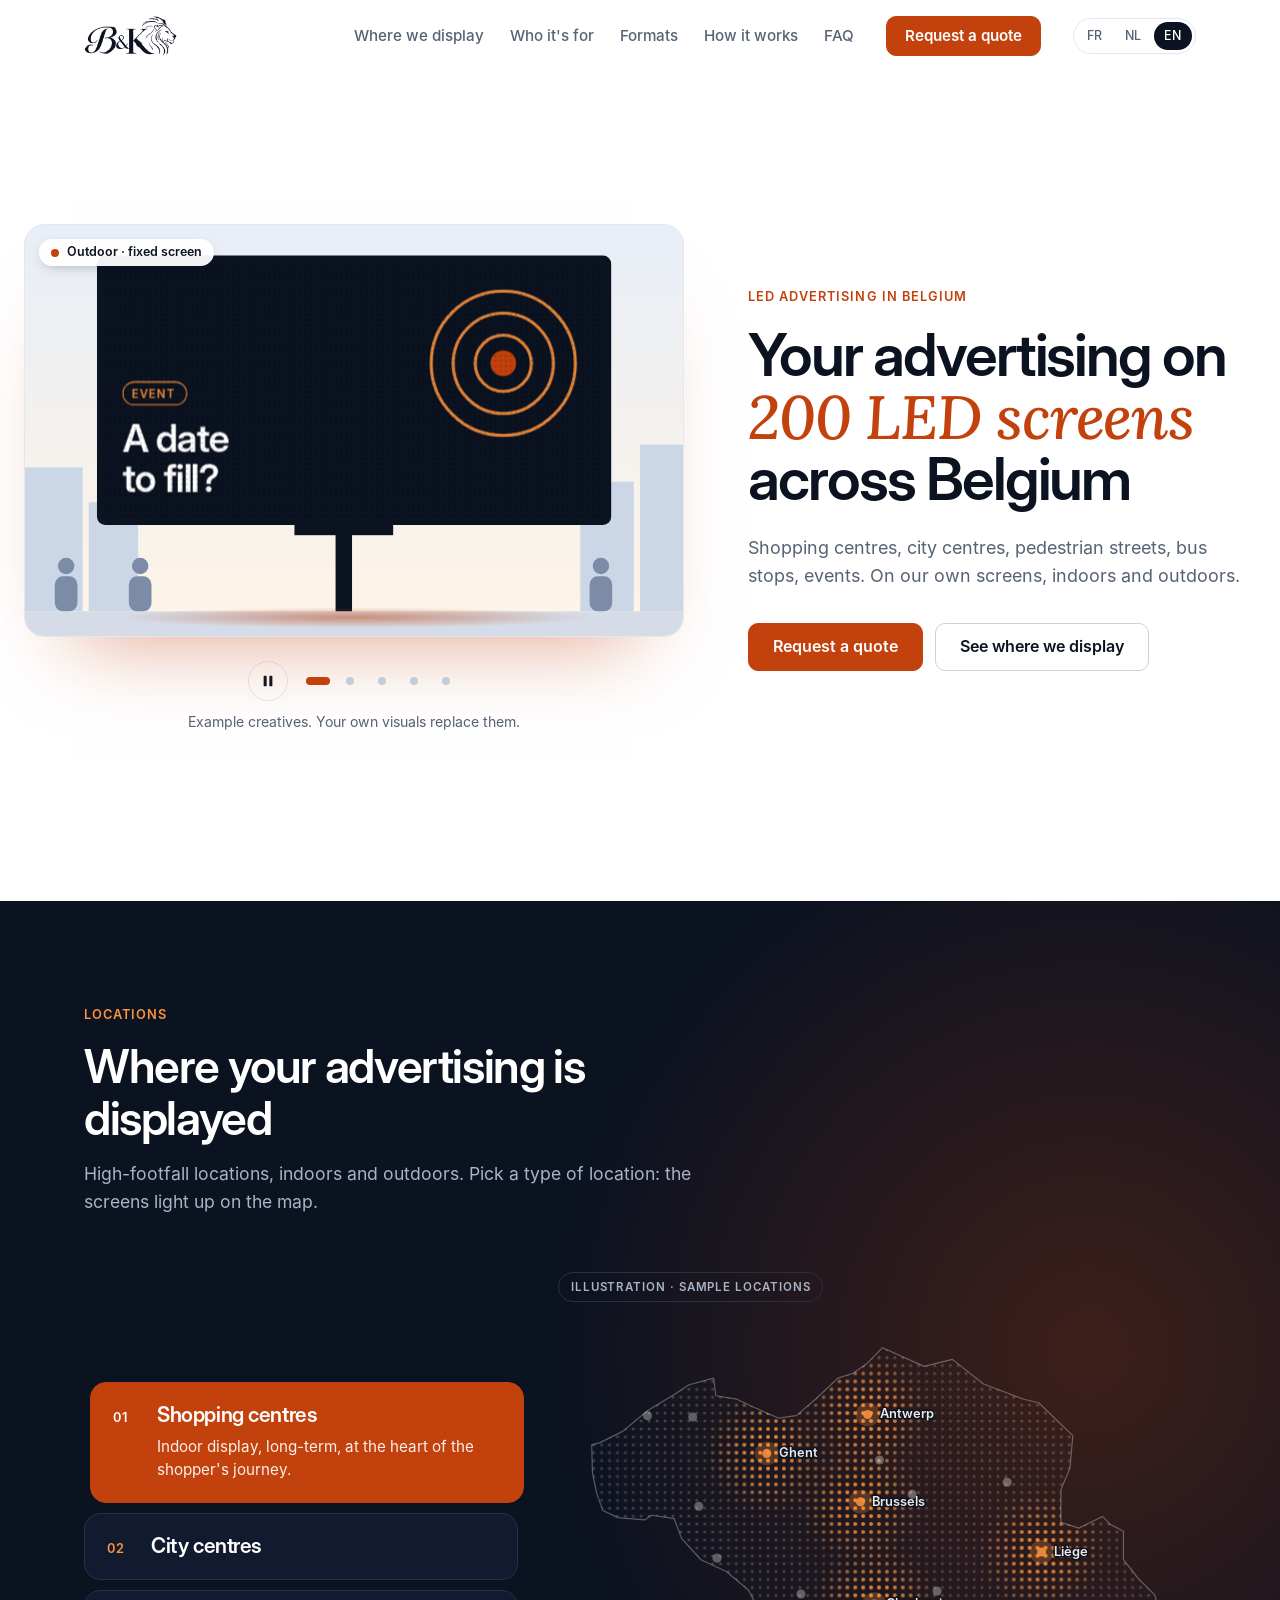
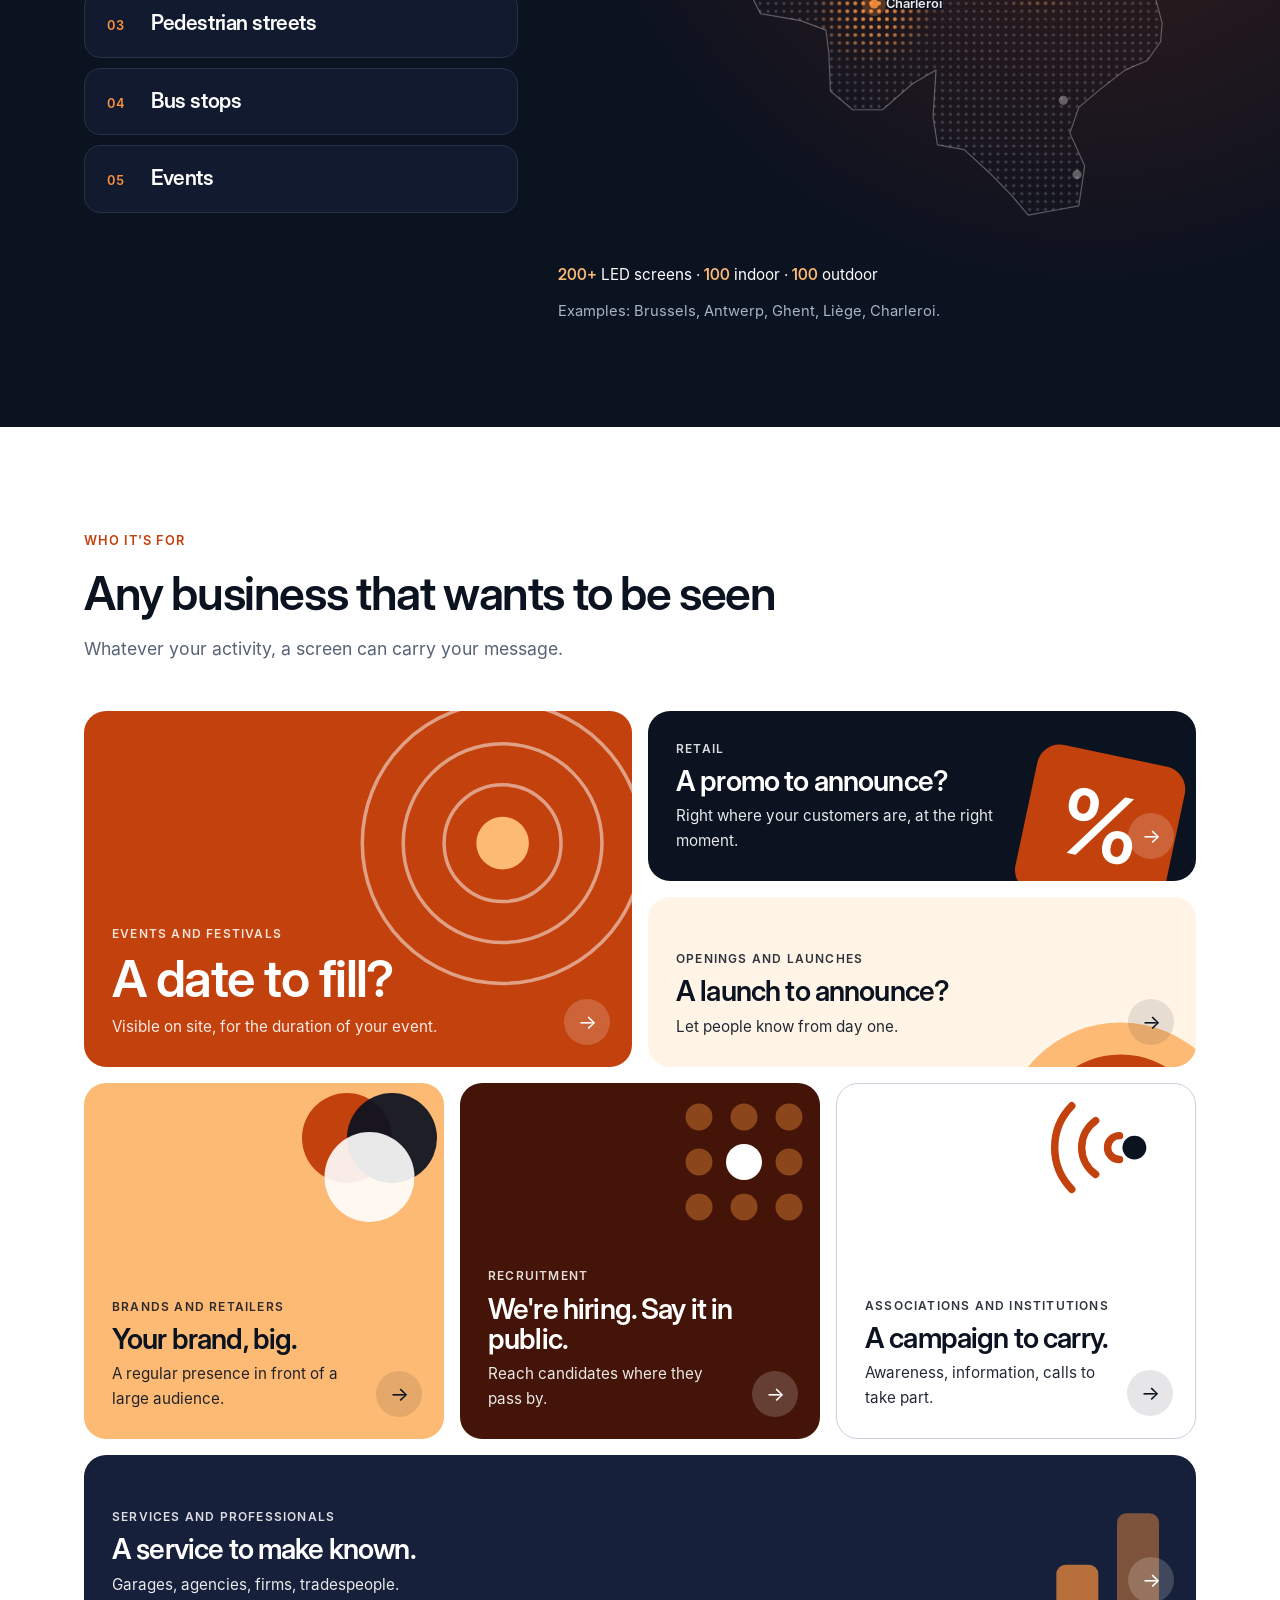
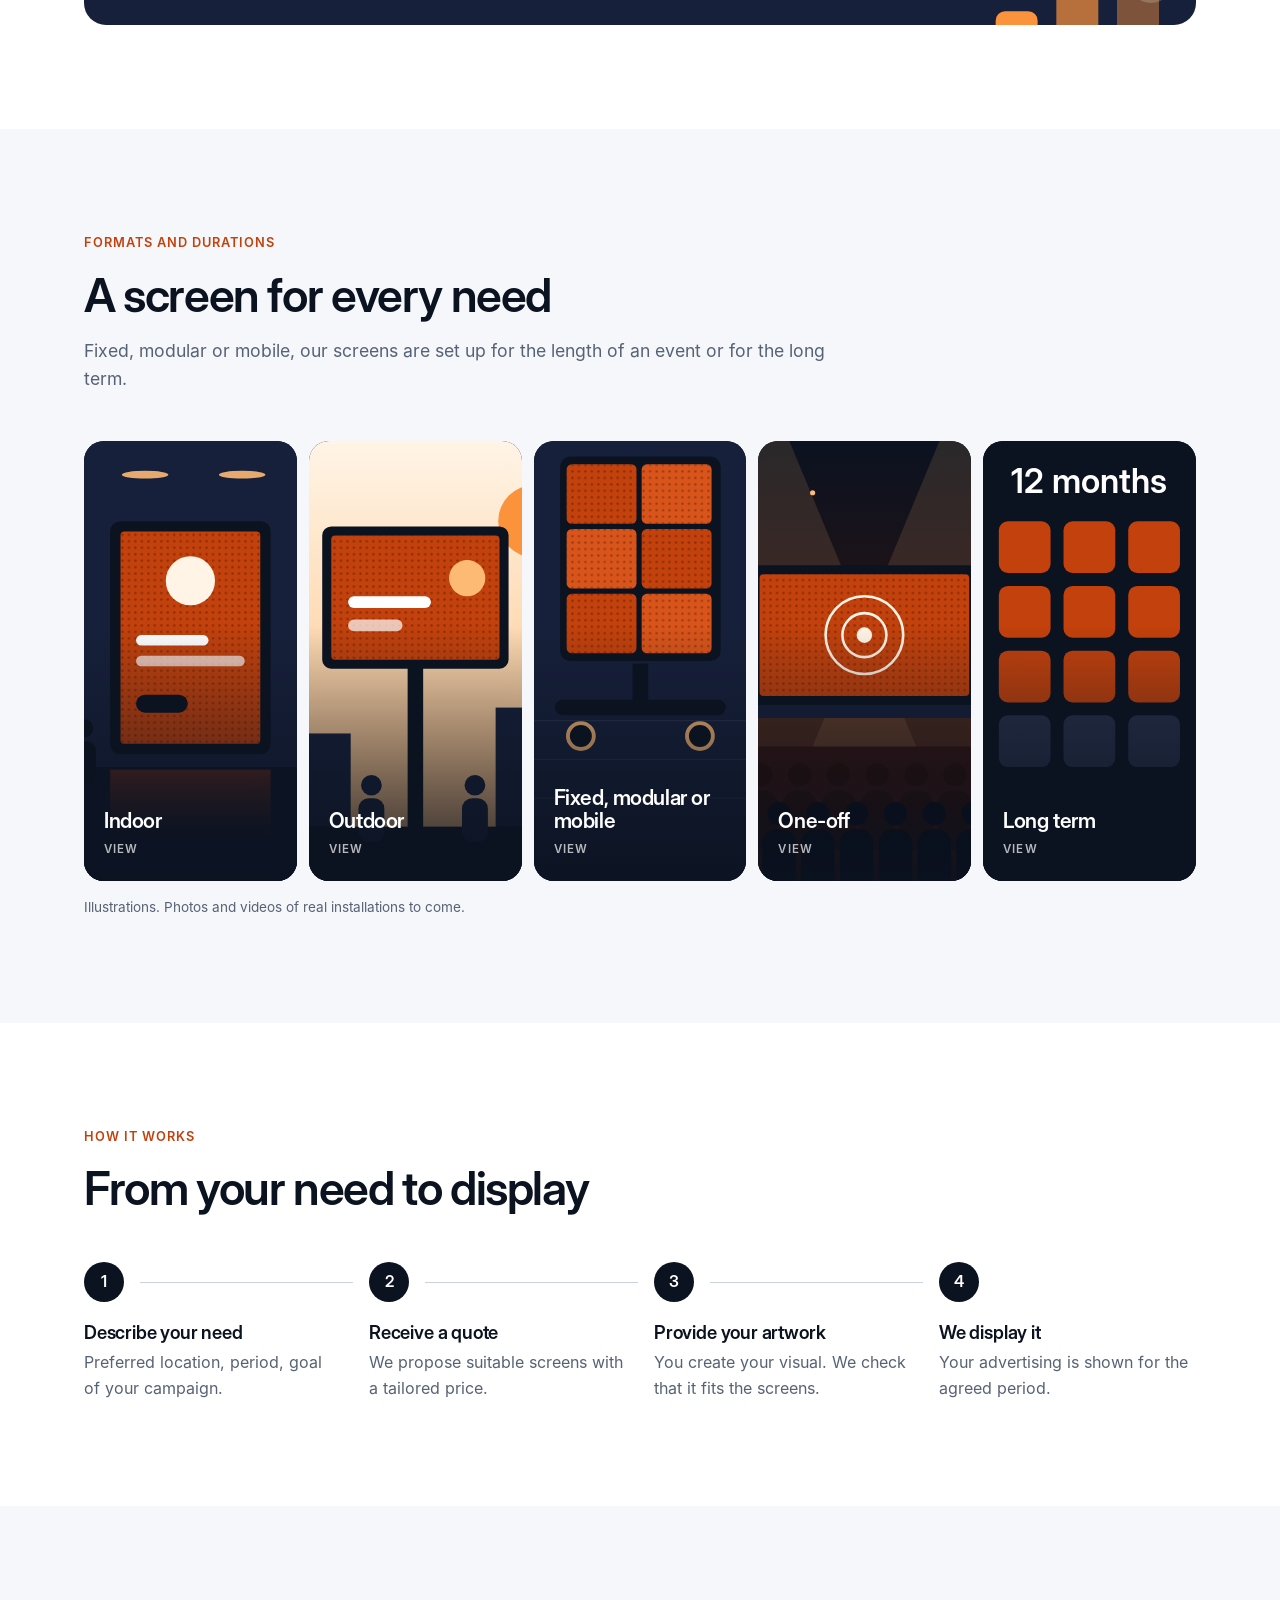
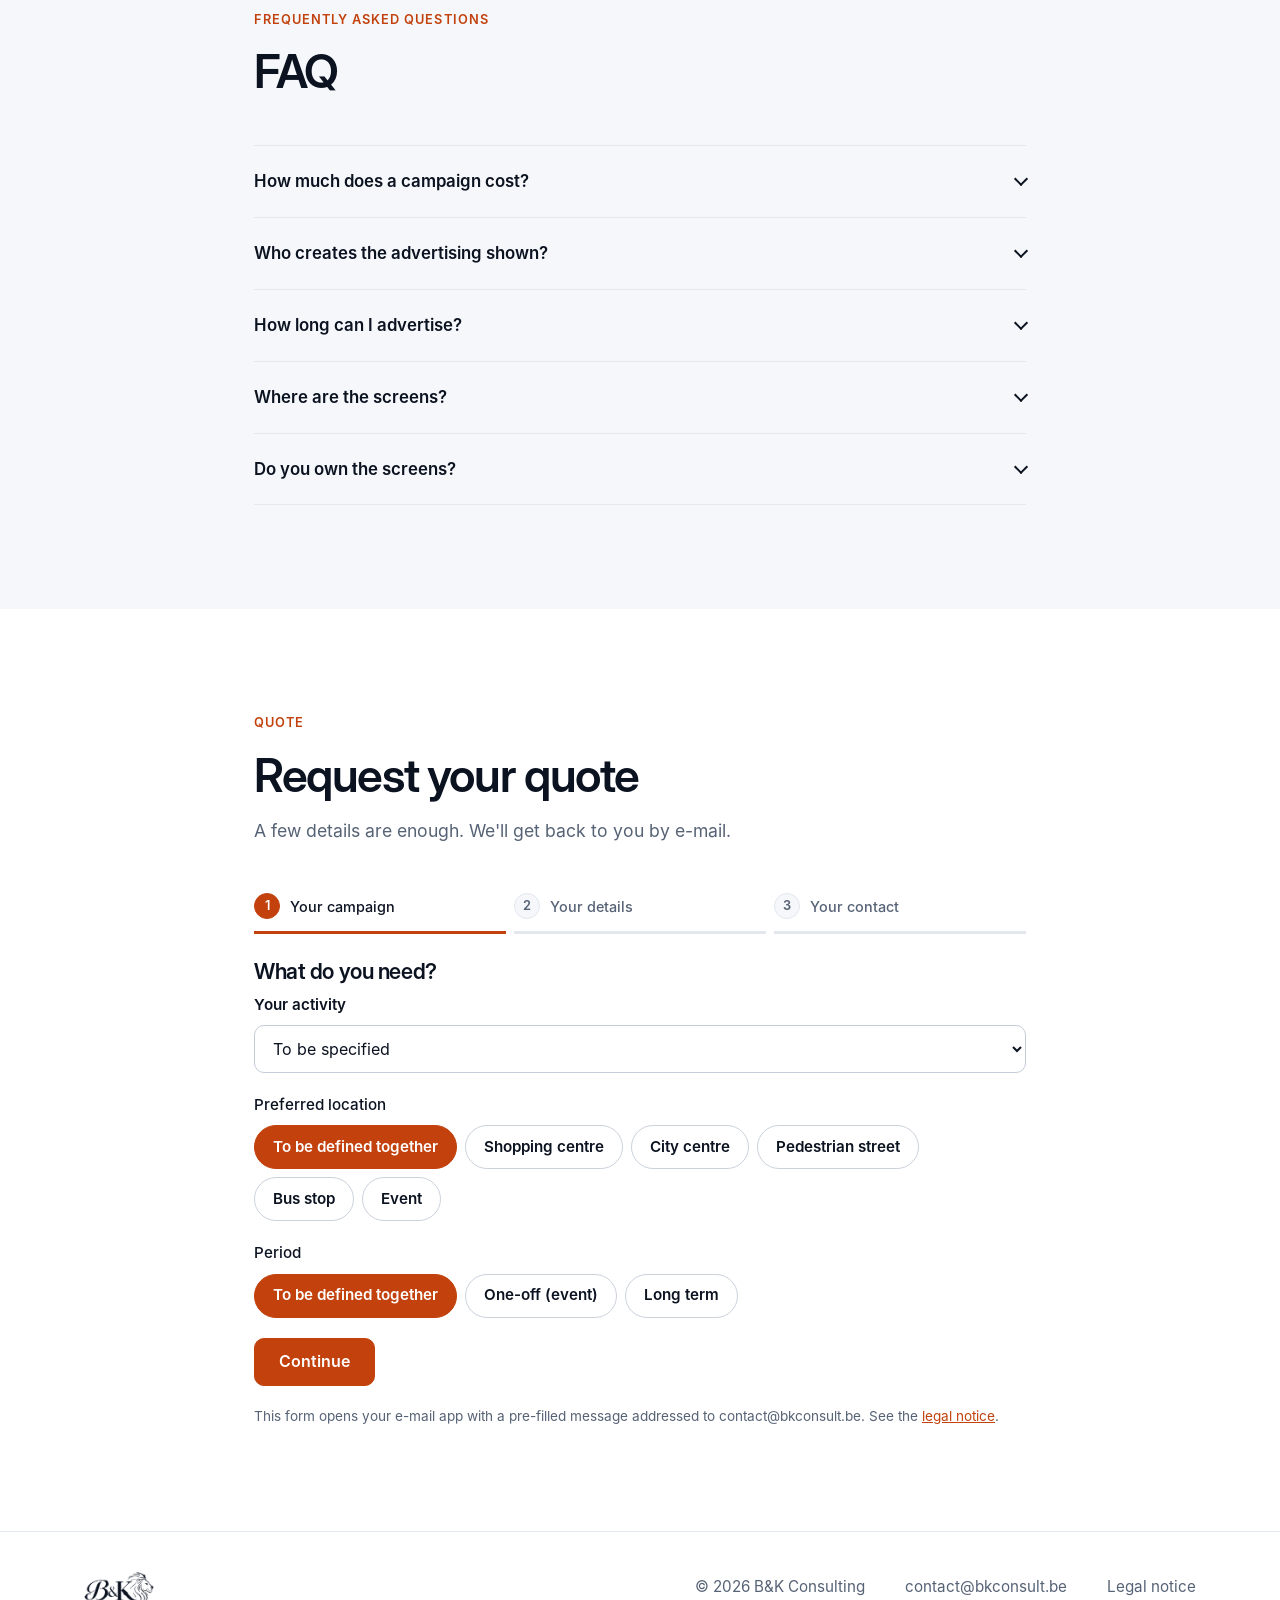
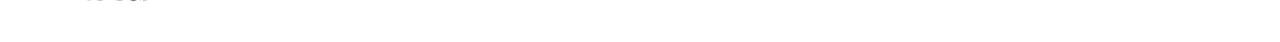
==== en/index.html @ 80487a34 "V5: site FR/NL/EN généré, hero multi-panneaux, carte, devis guidé" ====
<!doctype html>
<html lang="en">
<head>
  <meta charset="utf-8">
  <meta name="viewport" content="width=device-width, initial-scale=1">
  <title>B&amp;K Consulting — LED screen advertising in Belgium</title>
  <meta name="description" content="B&amp;K Consulting displays your advertising on its 200 LED screens across Belgium: shopping centres, city centres, pedestrian streets, bus stops and events. Quote on request.">
  <meta name="theme-color" content="#FFFFFF">
  <meta property="og:title" content="B&amp;K Consulting — LED screen advertising in Belgium">
  <meta property="og:description" content="Your advertising on 200 LED screens in Belgium, indoors and outdoors.">
  <meta property="og:type" content="website">
  <meta property="og:locale" content="en_GB">
  <meta property="og:url" content="https://bkconsult.be/en/">
  <link rel="canonical" href="https://bkconsult.be/en/">
  <link rel="alternate" hreflang="fr" href="https://bkconsult.be/">
  <link rel="alternate" hreflang="nl" href="https://bkconsult.be/nl/">
  <link rel="alternate" hreflang="en" href="https://bkconsult.be/en/">
  <link rel="alternate" hreflang="x-default" href="https://bkconsult.be/">
  <link rel="icon" href="../assets/favicon.svg" type="image/svg+xml">
  <link rel="preload" href="../fonts/inter-400.woff" as="font" type="font/woff" crossorigin>
  <link rel="preload" href="../fonts/inter-display-600.woff" as="font" type="font/woff" crossorigin>
  <link rel="stylesheet" href="../css/styles.css">
  <script>document.documentElement.classList.add('js');</script>
</head>
<body>
  <a class="skip" href="#contenu">Skip to content</a>

  <header class="site-header">
    <div class="container site-header__inner">
      <a class="brand" href="#top" aria-label="B&amp;K Consulting — home">
        <img src="../assets/logo-dark.png" alt="B&amp;K" width="93" height="40">
      </a>
      <button class="nav-toggle" type="button" aria-expanded="false" aria-controls="nav" aria-label="Menu">
        <span></span><span></span>
      </button>
      <nav class="nav" id="nav" aria-label="Main navigation">
        <ul>
          <li><a href="#lieux">Where we display</a></li>
          <li><a href="#pour-qui">Who it's for</a></li>
          <li><a href="#formats">Formats</a></li>
          <li><a href="#fonctionnement">How it works</a></li>
          <li><a href="#faq">FAQ</a></li>
        </ul>
        <a class="btn btn--sm" href="#devis">Request a quote</a>
        <ul class="lang" aria-label="Language"><li><a href="../index.html" lang="fr" hreflang="fr">FR</a></li><li><a href="../nl/index.html" lang="nl" hreflang="nl">NL</a></li><li><a href="../en/index.html" lang="en" hreflang="en" aria-current="page">EN</a></li></ul>
      </nav>
    </div>
  </header>

  <main id="contenu">
    <section class="hero" id="top">
      <div class="container hero__grid">
        <div class="hero__copy">
          <p class="kicker">LED advertising in Belgium</p>
          <h1>Your advertising on <em>200 LED screens</em> across Belgium</h1>
          <p class="lead">Shopping centres, city centres, pedestrian streets, bus stops, events. On our own screens, indoors and outdoors.</p>
          <div class="actions">
            <a class="btn" href="#devis">Request a quote</a>
            <a class="btn btn--ghost" href="#lieux">See where we display</a>
          </div>
        </div>

        <div class="tv" role="group" aria-roledescription="carousel" aria-label="Examples of creatives shown on different screens">
          <div class="tv__stage" aria-live="off">
<div class="slide is-active"><svg class="slide__svg" viewBox="0 0 640 400" preserveAspectRatio="xMidYMid slice" role="img" aria-label="Outdoor · fixed screen. A date to fill?"><defs><pattern id="led0" width="5" height="5" patternUnits="userSpaceOnUse"><circle cx="2.5" cy="2.5" r=".9" fill="#000" fill-opacity=".26"/></pattern><linearGradient id="sk0" x1="0" y1="0" x2="0" y2="1"><stop offset="0" stop-color="#E8EEF7"/><stop offset="1" stop-color="#FFF4E6"/></linearGradient><radialGradient id="gl0"><stop offset="0" stop-color="#C2410C" stop-opacity=".5"/><stop offset="1" stop-color="#C2410C" stop-opacity="0"/></radialGradient></defs><rect width="640" height="400" fill="url(#sk0)"/><g fill="#CBD6E6"><rect x="0" y="236" width="56" height="140"/><rect x="62" y="270" width="48" height="106"/><rect x="540" y="250" width="52" height="126"/><rect x="598" y="214" width="42" height="162"/></g><rect y="376" width="640" height="24" fill="#D5DCE7"/><rect x="302" y="292" width="16" height="84" fill="#0B1220"/><rect x="70" y="30" width="500" height="262" rx="8" fill="#0B1220"/><rect x="262" y="292" width="96" height="10" fill="#0B1220"/><ellipse cx="320" cy="382" rx="230" ry="10" fill="url(#gl0)"/><clipPath id="pc0"><rect x="78.0" y="38.0" width="484.0" height="246.0" rx="3"/></clipPath><g class="sv-panel" clip-path="url(#pc0)"><rect x="78.0" y="38.0" width="484.0" height="246.0" fill="#0B1220"/><g fill="none" stroke="#FB923C" stroke-width="3.0" stroke-opacity=".9"><circle cx="465.1" cy="134.9" r="70.1"/><circle cx="465.1" cy="134.9" r="48.7"/><circle cx="465.1" cy="134.9" r="27.3"/></g><circle cx="465.1" cy="134.9" r="12.5" fill="#C2410C"/><g class="sv-lines"><rect x="95.2" y="153.1" width="62.0" height="22.1" rx="11.1" fill="none" stroke="#FB923C" stroke-width="1"/><text class="sv-tag" x="104.1" y="168.2" font-size="11.1" fill="#FB923C" letter-spacing="0.9">EVENT</text><text class="sv-t" x="95.2" y="221.0" font-size="36.9" fill="#FFFFFF">A date</text><text class="sv-t" x="95.2" y="260.1" font-size="36.9" fill="#FFFFFF">to fill?</text></g><rect x="78.0" y="38.0" width="484.0" height="246.0" fill="url(#led0)"/></g><circle cx="40" cy="332" r="8" fill="#7C8CA6"/><rect x="29" y="342" width="22" height="34" rx="8" fill="#7C8CA6"/><circle cx="112" cy="332" r="8" fill="#7C8CA6"/><rect x="101" y="342" width="22" height="34" rx="8" fill="#7C8CA6"/><circle cx="560" cy="332" r="8" fill="#7C8CA6"/><rect x="549" y="342" width="22" height="34" rx="8" fill="#7C8CA6"/></svg><span class="slide__label">Outdoor · fixed screen</span></div><div class="slide" aria-hidden="true"><svg class="slide__svg" viewBox="0 0 640 400" preserveAspectRatio="xMidYMid slice" role="img" aria-label="Indoor · vertical totem. Your promo, seen from afar."><defs><pattern id="led1" width="5" height="5" patternUnits="userSpaceOnUse"><circle cx="2.5" cy="2.5" r=".9" fill="#000" fill-opacity=".26"/></pattern><linearGradient id="sk1" x1="0" y1="0" x2="0" y2="1"><stop offset="0" stop-color="#F3F5F9"/><stop offset="1" stop-color="#E3E7EE"/></linearGradient><radialGradient id="gl1"><stop offset="0" stop-color="#C2410C" stop-opacity=".5"/><stop offset="1" stop-color="#C2410C" stop-opacity="0"/></radialGradient></defs><rect width="640" height="400" fill="url(#sk1)"/><rect y="376" width="640" height="24" fill="#D5DCE7"/><g fill="#fff" fill-opacity=".9"><rect x="40" y="12" width="140" height="6" rx="3"/><rect x="250" y="12" width="140" height="6" rx="3"/><rect x="460" y="12" width="140" height="6" rx="3"/></g><g fill="#E3E7EE"><rect x="0" y="60" width="150" height="316"/><rect x="490" y="60" width="150" height="316"/></g><g fill="#fff"><rect x="18" y="90" width="114" height="150" rx="4"/><rect x="508" y="90" width="114" height="150" rx="4"/></g><rect x="222" y="24" width="196" height="340" rx="10" fill="#0B1220"/><rect x="240" y="364" width="160" height="12" rx="4" fill="#0B1220"/><ellipse cx="320" cy="384" rx="130" ry="8" fill="url(#gl1)"/><clipPath id="pc1"><rect x="230.0" y="32.0" width="180.0" height="300.0" rx="3"/></clipPath><g class="sv-panel" clip-path="url(#pc1)"><rect x="230.0" y="32.0" width="180.0" height="300.0" fill="#C2410C"/><circle cx="339.1" cy="102.9" r="43.2" fill="#FFF4E6"/><circle cx="339.1" cy="102.9" r="36.7" fill="none" stroke="#0B1220" stroke-width="1.6" stroke-dasharray="5.4 4.3"/><text x="339.1" y="119.1" text-anchor="middle" class="sv-t" font-size="51.3" fill="#C2410C">%</text><g class="sv-lines"><rect x="242.6" y="211.3" width="57.6" height="18.0" rx="9.0" fill="none" stroke="#FFF4E6" stroke-width="1"/><text class="sv-tag" x="249.8" y="223.5" font-size="9.0" fill="#FFF4E6" letter-spacing="0.7">RETAIL</text><text class="sv-t" x="242.6" y="261.6" font-size="25.1" fill="#FFFFFF">Your promo,</text><text class="sv-t" x="242.6" y="288.2" font-size="25.1" fill="#FFFFFF">seen from</text><text class="sv-t" x="242.6" y="314.9" font-size="25.1" fill="#FFFFFF">afar.</text></g><rect x="230.0" y="32.0" width="180.0" height="300.0" fill="url(#led1)"/></g><circle cx="84" cy="332" r="8" fill="#8D99AC"/><rect x="73" y="342" width="22" height="34" rx="8" fill="#8D99AC"/><circle cx="520" cy="332" r="8" fill="#8D99AC"/><rect x="509" y="342" width="22" height="34" rx="8" fill="#8D99AC"/><circle cx="586" cy="332" r="8" fill="#8D99AC"/><rect x="575" y="342" width="22" height="34" rx="8" fill="#8D99AC"/></svg><span class="slide__label">Indoor · vertical totem</span></div><div class="slide" aria-hidden="true"><svg class="slide__svg" viewBox="0 0 640 400" preserveAspectRatio="xMidYMid slice" role="img" aria-label="Modular · screen wall. Your opening, announced."><defs><pattern id="led2" width="5" height="5" patternUnits="userSpaceOnUse"><circle cx="2.5" cy="2.5" r=".9" fill="#000" fill-opacity=".26"/></pattern><linearGradient id="sk2" x1="0" y1="0" x2="0" y2="1"><stop offset="0" stop-color="#263049"/><stop offset="1" stop-color="#16203A"/></linearGradient><radialGradient id="gl2"><stop offset="0" stop-color="#C2410C" stop-opacity=".5"/><stop offset="1" stop-color="#C2410C" stop-opacity="0"/></radialGradient></defs><rect width="640" height="400" fill="url(#sk2)"/><g stroke="#fff" stroke-opacity=".06" stroke-width="1"><path d="M0 20 H640"/><path d="M0 44 H640"/><path d="M0 68 H640"/><path d="M0 92 H640"/><path d="M0 116 H640"/><path d="M0 140 H640"/><path d="M0 164 H640"/><path d="M0 188 H640"/><path d="M0 212 H640"/><path d="M0 236 H640"/><path d="M0 260 H640"/><path d="M0 284 H640"/><path d="M0 308 H640"/><path d="M0 332 H640"/><path d="M0 356 H640"/></g><rect y="376" width="640" height="24" fill="#0E1527"/><rect x="77" y="42" width="486" height="244" rx="8" fill="#0B1220"/><rect x="85" y="50" width="470" height="228" fill="#C2410C"/><clipPath id="pc2"><rect x="85.0" y="50.0" width="470.0" height="228.0" rx="3"/></clipPath><g class="sv-panel" clip-path="url(#pc2)"><rect x="85.0" y="50.0" width="470.0" height="228.0" fill="#FFF4E6"/><circle cx="465.2" cy="139.8" r="68.4" fill="#FDBA74"/><circle cx="465.2" cy="139.8" r="52.0" fill="#C2410C"/><circle cx="465.2" cy="139.8" r="35.6" fill="#0B1220"/><circle cx="465.2" cy="139.8" r="19.2" fill="#FFF4E6"/><g stroke="#0B1220" stroke-width="4"><path d="M239.500 50V278M397.500 50V278M85 164H555"/></g><g class="sv-lines"><rect x="101.0" y="156.7" width="73.9" height="20.5" rx="10.3" fill="none" stroke="#C2410C" stroke-width="1"/><text class="sv-tag" x="109.2" y="170.7" font-size="10.3" fill="#C2410C" letter-spacing="0.8">OPENING</text><text class="sv-t" x="101.0" y="219.6" font-size="34.2" fill="#0B1220">Your opening,</text><text class="sv-t" x="101.0" y="255.9" font-size="34.2" fill="#0B1220">announced.</text></g><rect x="85.0" y="50.0" width="470.0" height="228.0" fill="url(#led2)"/></g><rect x="110" y="286" width="12" height="90" fill="#0B1220"/><rect x="518" y="286" width="12" height="90" fill="#0B1220"/><ellipse cx="320" cy="382" rx="250" ry="9" fill="url(#gl2)"/><circle cx="40" cy="332" r="8" fill="#3A4660"/><rect x="29" y="342" width="22" height="34" rx="8" fill="#3A4660"/><circle cx="600" cy="332" r="8" fill="#3A4660"/><rect x="589" y="342" width="22" height="34" rx="8" fill="#3A4660"/></svg><span class="slide__label">Modular · screen wall</span></div><div class="slide" aria-hidden="true"><svg class="slide__svg" viewBox="0 0 640 400" preserveAspectRatio="xMidYMid slice" role="img" aria-label="Mobile · screen on wheels. We're hiring. Say it in public."><defs><pattern id="led3" width="5" height="5" patternUnits="userSpaceOnUse"><circle cx="2.5" cy="2.5" r=".9" fill="#000" fill-opacity=".26"/></pattern><linearGradient id="sk3" x1="0" y1="0" x2="0" y2="1"><stop offset="0" stop-color="#16203A"/><stop offset="1" stop-color="#431407"/></linearGradient><radialGradient id="gl3"><stop offset="0" stop-color="#C2410C" stop-opacity=".5"/><stop offset="1" stop-color="#C2410C" stop-opacity="0"/></radialGradient></defs><rect width="640" height="400" fill="url(#sk3)"/><polygon points="90,0 150,0 270,376 20,376" fill="#FDBA74" fill-opacity=".1"/><polygon points="550,0 490,0 370,376 620,376" fill="#FDBA74" fill-opacity=".1"/><g fill="#FDBA74"><circle cx="60" cy="60" r="2.2"/><circle cx="580" cy="90" r="2.4"/><circle cx="110" cy="140" r="1.8"/><circle cx="530" cy="40" r="2"/></g><rect y="376" width="640" height="24" fill="#2A0E05"/><rect x="182" y="22" width="276" height="306" rx="10" fill="#0B1220"/><rect x="314" y="328" width="12" height="14" fill="#0B1220"/><rect x="232" y="340" width="176" height="12" rx="6" fill="#0B1220"/><g fill="#0B1220" stroke="#FDBA74" stroke-width="3"><circle cx="258" cy="362" r="14"/><circle cx="382" cy="362" r="14"/></g><clipPath id="pc3"><rect x="190.0" y="30.0" width="260.0" height="290.0" rx="3"/></clipPath><g class="sv-panel" clip-path="url(#pc3)"><rect x="190.0" y="30.0" width="260.0" height="290.0" fill="#431407"/><g fill="#FB923C" fill-opacity=".45"><circle cx="308.6" cy="93.4" r="11.7"/><circle cx="347.6" cy="93.4" r="11.7"/><circle cx="386.6" cy="93.4" r="11.7"/><circle cx="308.6" cy="132.4" r="11.7"/><circle cx="386.6" cy="132.4" r="11.7"/><circle cx="308.6" cy="171.4" r="11.7"/><circle cx="347.6" cy="171.4" r="11.7"/><circle cx="386.6" cy="171.4" r="11.7"/></g><circle cx="347.6" cy="132.4" r="15.6" fill="#fff"/><g class="sv-lines"><rect x="208.2" y="167.7" width="74.9" height="23.4" rx="11.7" fill="none" stroke="#FB923C" stroke-width="1"/><text class="sv-tag" x="217.6" y="183.6" font-size="11.7" fill="#FB923C" letter-spacing="0.9">HIRING</text><text class="sv-t" x="208.2" y="231.2" font-size="30.7" fill="#FFFFFF">We're hiring.</text><text class="sv-t" x="208.2" y="263.7" font-size="30.7" fill="#FFFFFF">Say it</text><text class="sv-t" x="208.2" y="296.3" font-size="30.7" fill="#FFFFFF">in public.</text></g><rect x="190.0" y="30.0" width="260.0" height="290.0" fill="url(#led3)"/></g><circle cx="12" cy="354" r="9" fill="#050A14"/><rect x="0" y="364" width="24" height="34" rx="9" fill="#050A14"/><circle cx="46" cy="354" r="9" fill="#050A14"/><rect x="34" y="364" width="24" height="34" rx="9" fill="#050A14"/><circle cx="80" cy="354" r="9" fill="#050A14"/><rect x="68" y="364" width="24" height="34" rx="9" fill="#050A14"/><circle cx="114" cy="354" r="9" fill="#050A14"/><rect x="102" y="364" width="24" height="34" rx="9" fill="#050A14"/><circle cx="148" cy="354" r="9" fill="#050A14"/><rect x="136" y="364" width="24" height="34" rx="9" fill="#050A14"/><circle cx="522" cy="354" r="9" fill="#050A14"/><rect x="510" y="364" width="24" height="34" rx="9" fill="#050A14"/><circle cx="556" cy="354" r="9" fill="#050A14"/><rect x="544" y="364" width="24" height="34" rx="9" fill="#050A14"/><circle cx="590" cy="354" r="9" fill="#050A14"/><rect x="578" y="364" width="24" height="34" rx="9" fill="#050A14"/><circle cx="624" cy="354" r="9" fill="#050A14"/><rect x="612" y="364" width="24" height="34" rx="9" fill="#050A14"/></svg><span class="slide__label">Mobile · screen on wheels</span></div><div class="slide" aria-hidden="true"><svg class="slide__svg" viewBox="0 0 640 400" preserveAspectRatio="xMidYMid slice" role="img" aria-label="Bus stop · shelter. Your brand, big."><defs><pattern id="led4" width="5" height="5" patternUnits="userSpaceOnUse"><circle cx="2.5" cy="2.5" r=".9" fill="#000" fill-opacity=".26"/></pattern><linearGradient id="sk4" x1="0" y1="0" x2="0" y2="1"><stop offset="0" stop-color="#D9E4F2"/><stop offset="1" stop-color="#F5F7FA"/></linearGradient><radialGradient id="gl4"><stop offset="0" stop-color="#C2410C" stop-opacity=".5"/><stop offset="1" stop-color="#C2410C" stop-opacity="0"/></radialGradient></defs><rect width="640" height="400" fill="url(#sk4)"/><rect y="376" width="640" height="24" fill="#C5CFDD"/><path d="M0 390 H640" stroke="#fff" stroke-width="3" stroke-dasharray="26 18"/><g fill="#CBD6E6"><rect x="0" y="180" width="70" height="196"/><rect x="560" y="150" width="80" height="226"/></g><rect x="130" y="36" width="380" height="14" rx="5" fill="#0B1220"/><rect x="138" y="50" width="10" height="326" fill="#0B1220"/><rect x="492" y="50" width="10" height="326" fill="#0B1220"/><rect x="150" y="50" width="342" height="326" fill="#fff" fill-opacity=".45"/><rect x="207" y="58" width="226" height="256" rx="8" fill="#0B1220"/><rect x="160" y="334" width="320" height="10" rx="3" fill="#0B1220"/><rect x="176" y="344" width="8" height="32" fill="#0B1220"/><rect x="456" y="344" width="8" height="32" fill="#0B1220"/><ellipse cx="320" cy="382" rx="170" ry="8" fill="url(#gl4)"/><clipPath id="pc4"><rect x="215.0" y="66.0" width="210.0" height="240.0" rx="3"/></clipPath><g class="sv-panel" clip-path="url(#pc4)"><rect x="215.0" y="66.0" width="210.0" height="240.0" fill="#FDBA74"/><circle cx="323.4" cy="136.1" r="34.7" fill="#C2410C"/><circle cx="361.2" cy="136.1" r="34.7" fill="#0B1220" fill-opacity=".92"/><circle cx="342.3" cy="167.6" r="34.7" fill="#fff" fill-opacity=".92"/><g class="sv-lines"><rect x="229.7" y="199.2" width="52.9" height="18.9" rx="9.4" fill="none" stroke="#0B1220" stroke-width="1"/><text class="sv-tag" x="237.3" y="212.0" font-size="9.4" fill="#0B1220" letter-spacing="0.8">BRAND</text><text class="sv-t" x="229.7" y="254.9" font-size="29.3" fill="#0B1220">Your brand,</text><text class="sv-t" x="229.7" y="286.0" font-size="29.3" fill="#0B1220">big.</text></g><rect x="215.0" y="66.0" width="210.0" height="240.0" fill="url(#led4)"/></g><circle cx="84" cy="332" r="8" fill="#7C8CA6"/><rect x="73" y="342" width="22" height="34" rx="8" fill="#7C8CA6"/><circle cx="556" cy="332" r="8" fill="#7C8CA6"/><rect x="545" y="342" width="22" height="34" rx="8" fill="#7C8CA6"/></svg><span class="slide__label">Bus stop · shelter</span></div>
          </div>
          <div class="tv__ctrl">
            <button class="tv__pause" type="button" aria-pressed="false" aria-label="Pause the animation">
              <svg class="i-pause" viewBox="0 0 16 16" aria-hidden="true"><rect x="3" y="2" width="3.5" height="12" rx="1"/><rect x="9.5" y="2" width="3.5" height="12" rx="1"/></svg>
              <svg class="i-play" viewBox="0 0 16 16" aria-hidden="true"><path d="M4 2.5v11l9-5.5-9-5.5Z"/></svg>
            </button>
            <div class="tv__dots"><button type="button" aria-label="Example 1" aria-current="true"></button><button type="button" aria-label="Example 2"></button><button type="button" aria-label="Example 3"></button><button type="button" aria-label="Example 4"></button><button type="button" aria-label="Example 5"></button></div>
          </div>
          <p class="tv__note">Example creatives. Your own visuals replace them.</p>
        </div>
      </div>
    </section>

    <section class="places" id="lieux" aria-labelledby="t-lieux">
      <div class="container">
        <div class="places__head">
          <p class="kicker kicker--led">Locations</p>
          <h2 id="t-lieux">Where your advertising is displayed</h2>
          <p class="places__lead">High-footfall locations, indoors and outdoors. Pick a type of location: the screens light up on the map.</p>
        </div>
        <div class="places__grid">
          <div class="types" role="group" aria-label="Types of locations">
<button type="button" class="type is-active" data-type="cc" aria-pressed="true"><span class="type__n">01</span><span class="type__body"><span class="type__title">Shopping centres</span><span class="type__desc">Indoor display, long-term, at the heart of the shopper's journey.</span></span></button>
<button type="button" class="type" data-type="ville" aria-pressed="false"><span class="type__n">02</span><span class="type__body"><span class="type__title">City centres</span><span class="type__desc">Outdoor visibility in busy, commercial areas.</span></span></button>
<button type="button" class="type" data-type="pieton" aria-pressed="false"><span class="type__n">03</span><span class="type__body"><span class="type__title">Pedestrian streets</span><span class="type__desc">An audience that takes the time to look, at eye level.</span></span></button>
<button type="button" class="type" data-type="bus" aria-pressed="false"><span class="type__n">04</span><span class="type__body"><span class="type__title">Bus stops</span><span class="type__desc">A daily waiting time, in front of a message readable from afar.</span></span></button>
<button type="button" class="type" data-type="event" aria-pressed="false"><span class="type__n">05</span><span class="type__body"><span class="type__title">Events</span><span class="type__desc">Screens installed for the duration of an event, whatever its type.</span></span></button>
          </div>
          <figure class="map">
            <span class="map__badge">Illustration · sample locations</span>
            <svg class="map__svg" viewBox="0 0 644 540" role="img" aria-label="Illustrative map of Belgium with sample locations" focusable="false"><defs><clipPath id="be"><path d="M34.0,132.1 L42.3,129.8 L64.8,118.7 L90.3,97.6 L117.3,81.3 L132.3,71.4 L157.1,64.7 L159.3,82.5 L180.4,86.0 L195.4,93.1 L222.4,105.0 L240.4,102.6 L259.9,86.0 L282.4,64.7 L297.4,60.0 L312.5,49.4 L327.5,34.0 L369.5,52.9 L398.0,45.8 L429.5,70.7 L470.1,86.0 L485.1,89.6 L519.6,122.7 L516.6,155.8 L507.6,177.1 L507.6,210.2 L525.6,216.1 L549.6,204.3 L557.1,212.1 L570.7,219.2 L570.7,248.0 L585.7,267.0 L602.2,283.5 L609.7,311.9 L608.2,330.8 L594.7,349.7 L572.2,359.4 L548.1,378.1 L525.6,397.0 L516.6,423.0 L531.6,456.2 L525.6,496.4 L500.1,501.1 L474.6,505.8 L456.6,484.5 L435.6,463.2 L410.0,439.6 L383.0,434.9 L378.5,406.5 L381.5,359.2 L357.5,373.4 L327.5,399.4 L297.4,399.4 L274.9,380.5 L273.4,342.6 L270.4,319.0 L244.9,309.5 L204.4,302.4 L192.4,278.8 L169.9,259.9 L144.3,248.0 L124.8,226.7 L117.3,206.6 L94.8,203.1 L87.3,207.8 L60.3,205.5 L45.3,198.4 L39.3,181.8 L34.8,160.5Z"/></clipPath><pattern id="dotsDim" width="8" height="8" patternUnits="userSpaceOnUse"><circle cx="4" cy="4" r="1.5" fill="#fff" fill-opacity=".2"/></pattern><pattern id="dotsHot" width="8" height="8" patternUnits="userSpaceOnUse"><circle cx="4" cy="4" r="2" fill="#FB923C"/></pattern><radialGradient id="halo"><stop offset="0" stop-color="#fff"/><stop offset=".45" stop-color="#fff" stop-opacity=".7"/><stop offset="1" stop-color="#fff" stop-opacity="0"/></radialGradient><mask id="litmask" maskUnits="userSpaceOnUse" x="0" y="0" width="644" height="540"><circle class="lit" data-types="cc ville bus" cx="305.3" cy="189.6" r="64" fill="url(#halo)"/><circle class="lit" data-types="cc pieton" cx="312.5" cy="101.4" r="64" fill="url(#halo)"/><circle class="lit" data-types="cc pieton" cx="210.7" cy="140.7" r="64" fill="url(#halo)"/><circle class="lit" data-types="cc pieton event" cx="488.1" cy="240.2" r="64" fill="url(#halo)"/><circle class="lit" data-types="cc bus" cx="319.1" cy="292.7" r="64" fill="url(#halo)"/><circle class="lit" data-types="ville event" cx="382.6" cy="279.5" r="64" fill="url(#halo)"/><circle class="lit" data-types="ville" cx="245.2" cy="282.6" r="64" fill="url(#halo)"/><circle class="lit" data-types="ville event" cx="135.9" cy="104.0" r="64" fill="url(#halo)"/><circle class="lit" data-types="ville" cx="453.3" cy="169.8" r="64" fill="url(#halo)"/><circle class="lit" data-types="pieton" cx="357.5" cy="182.0" r="64" fill="url(#halo)"/><circle class="lit" data-types="pieton" cx="160.5" cy="246.4" r="64" fill="url(#halo)"/><circle class="lit" data-types="bus" cx="324.5" cy="147.3" r="64" fill="url(#halo)"/><circle class="lit" data-types="bus" cx="142.1" cy="194.1" r="64" fill="url(#halo)"/><circle class="lit" data-types="bus" cx="523.8" cy="464.9" r="64" fill="url(#halo)"/><circle class="lit" data-types="event" cx="510.0" cy="389.9" r="64" fill="url(#halo)"/><circle class="lit" data-types="event" cx="90.3" cy="102.6" r="64" fill="url(#halo)"/></mask></defs><rect width="644" height="540" fill="url(#dotsDim)" clip-path="url(#be)"/><g clip-path="url(#be)"><rect width="644" height="540" fill="url(#dotsHot)" mask="url(#litmask)"/></g><path class="map__edge" d="M34.0,132.1 L42.3,129.8 L64.8,118.7 L90.3,97.6 L117.3,81.3 L132.3,71.4 L157.1,64.7 L159.3,82.5 L180.4,86.0 L195.4,93.1 L222.4,105.0 L240.4,102.6 L259.9,86.0 L282.4,64.7 L297.4,60.0 L312.5,49.4 L327.5,34.0 L369.5,52.9 L398.0,45.8 L429.5,70.7 L470.1,86.0 L485.1,89.6 L519.6,122.7 L516.6,155.8 L507.6,177.1 L507.6,210.2 L525.6,216.1 L549.6,204.3 L557.1,212.1 L570.7,219.2 L570.7,248.0 L585.7,267.0 L602.2,283.5 L609.7,311.9 L608.2,330.8 L594.7,349.7 L572.2,359.4 L548.1,378.1 L525.6,397.0 L516.6,423.0 L531.6,456.2 L525.6,496.4 L500.1,501.1 L474.6,505.8 L456.6,484.5 L435.6,463.2 L410.0,439.6 L383.0,434.9 L378.5,406.5 L381.5,359.2 L357.5,373.4 L327.5,399.4 L297.4,399.4 L274.9,380.5 L273.4,342.6 L270.4,319.0 L244.9,309.5 L204.4,302.4 L192.4,278.8 L169.9,259.9 L144.3,248.0 L124.8,226.7 L117.3,206.6 L94.8,203.1 L87.3,207.8 L60.3,205.5 L45.3,198.4 L39.3,181.8 L34.8,160.5Z"/><g class="pin" data-types="cc ville bus" transform="translate(305.3 189.6)"><circle class="pin__ring" r="12"/><circle class="pin__dot" r="4.6"/><text class="pin__label" x="12" y="4">Brussels</text></g><g class="pin" data-types="cc pieton" transform="translate(312.5 101.4)"><circle class="pin__ring" r="12"/><circle class="pin__dot" r="4.6"/><text class="pin__label" x="12" y="4">Antwerp</text></g><g class="pin" data-types="cc pieton" transform="translate(210.7 140.7)"><circle class="pin__ring" r="12"/><circle class="pin__dot" r="4.6"/><text class="pin__label" x="12" y="4">Ghent</text></g><g class="pin" data-types="cc pieton event" transform="translate(488.1 240.2)"><circle class="pin__ring" r="12"/><circle class="pin__dot" r="4.6"/><text class="pin__label" x="12" y="4">Liège</text></g><g class="pin" data-types="cc bus" transform="translate(319.1 292.7)"><circle class="pin__ring" r="12"/><circle class="pin__dot" r="4.6"/><text class="pin__label" x="12" y="4">Charleroi</text></g><g class="pin" data-types="ville event" transform="translate(382.6 279.5)"><circle class="pin__ring" r="12"/><circle class="pin__dot" r="4.6"/><text class="pin__label" x="12" y="4">Namur</text></g><g class="pin" data-types="ville" transform="translate(245.2 282.6)"><circle class="pin__ring" r="12"/><circle class="pin__dot" r="4.6"/><text class="pin__label" x="12" y="4">Mons</text></g><g class="pin" data-types="ville event" transform="translate(135.9 104.0)"><circle class="pin__ring" r="12"/><circle class="pin__dot" r="4.6"/><text class="pin__label" x="12" y="4">Bruges</text></g><g class="pin" data-types="ville" transform="translate(453.3 169.8)"><circle class="pin__ring" r="12"/><circle class="pin__dot" r="4.6"/><text class="pin__label" x="-12" y="4" text-anchor="end">Hasselt</text></g><g class="pin" data-types="pieton" transform="translate(357.5 182.0)"><circle class="pin__ring" r="12"/><circle class="pin__dot" r="4.6"/><text class="pin__label" x="12" y="4">Leuven</text></g><g class="pin" data-types="pieton" transform="translate(160.5 246.4)"><circle class="pin__ring" r="12"/><circle class="pin__dot" r="4.6"/><text class="pin__label" x="12" y="4">Tournai</text></g><g class="pin" data-types="bus" transform="translate(324.5 147.3)"><circle class="pin__ring" r="12"/><circle class="pin__dot" r="4.6"/><text class="pin__label" x="12" y="4">Mechelen</text></g><g class="pin" data-types="bus" transform="translate(142.1 194.1)"><circle class="pin__ring" r="12"/><circle class="pin__dot" r="4.6"/><text class="pin__label" x="12" y="4">Kortrijk</text></g><g class="pin" data-types="bus" transform="translate(523.8 464.9)"><circle class="pin__ring" r="12"/><circle class="pin__dot" r="4.6"/><text class="pin__label" x="-12" y="4" text-anchor="end">Arlon</text></g><g class="pin" data-types="event" transform="translate(510.0 389.9)"><circle class="pin__ring" r="12"/><circle class="pin__dot" r="4.6"/><text class="pin__label" x="-12" y="4" text-anchor="end">Bastogne</text></g><g class="pin" data-types="event" transform="translate(90.3 102.6)"><circle class="pin__ring" r="12"/><circle class="pin__dot" r="4.6"/><text class="pin__label" x="0" y="-16" text-anchor="middle">Ostend</text></g></svg>
            <p class="map__stats"><strong>200+</strong> LED screens · <strong>100</strong> indoor · <strong>100</strong> outdoor</p>
            <figcaption class="map__cap" role="status" aria-live="polite"></figcaption>
          </figure>
        </div>
      </div>
    </section>

    <section class="section" id="pour-qui" aria-labelledby="t-pour-qui">
      <div class="container">
        <div class="section__head">
          <p class="kicker">Who it's for</p>
          <h2 id="t-pour-qui">Any business that wants to be seen</h2>
          <p class="section__lead">Whatever your activity, a screen can carry your message.</p>
        </div>
        <ul class="tiles">
<li class="tile tile--a reveal"><a class="tile__link" href="#devis" data-profil="Events and festivals"><svg class="tile__deco" viewBox="0 0 120 120" aria-hidden="true"><g fill="none" stroke="#fff" stroke-opacity=".5" stroke-width="1.2"><circle cx="70" cy="50" r="48"/><circle cx="70" cy="50" r="34"/><circle cx="70" cy="50" r="20"/></g><circle cx="70" cy="50" r="9" fill="#FDBA74"/></svg><span class="tile__tag">Events and festivals</span><span class="tile__title">A date to fill?</span><span class="tile__desc">Visible on site, for the duration of your event.</span><span class="tile__go" aria-hidden="true">→</span></a></li>
<li class="tile tile--b reveal"><a class="tile__link" href="#devis" data-profil="Retail"><svg class="tile__deco" viewBox="0 0 120 120" aria-hidden="true"><rect x="38" y="22" width="66" height="66" rx="10" fill="#C2410C" transform="rotate(12 71 55)"/><text x="71" y="68" text-anchor="middle" font-family="Inter Display,Inter,sans-serif" font-weight="600" font-size="40" fill="#fff" transform="rotate(12 71 55)">%</text></svg><span class="tile__tag">Retail</span><span class="tile__title">A promo to announce?</span><span class="tile__desc">Right where your customers are, at the right moment.</span><span class="tile__go" aria-hidden="true">→</span></a></li>
<li class="tile tile--c reveal"><a class="tile__link" href="#devis" data-profil="Openings and launches"><svg class="tile__deco" viewBox="0 0 120 120" aria-hidden="true"><circle cx="80" cy="110" r="52" fill="#FDBA74"/><circle cx="80" cy="110" r="38" fill="#C2410C"/><circle cx="80" cy="110" r="24" fill="#0B1220"/></svg><span class="tile__tag">Openings and launches</span><span class="tile__title">A launch to announce?</span><span class="tile__desc">Let people know from day one.</span><span class="tile__go" aria-hidden="true">→</span></a></li>
<li class="tile tile--d reveal"><a class="tile__link" href="#devis" data-profil="Brands and retailers"><svg class="tile__deco" viewBox="0 0 120 120" aria-hidden="true"><circle cx="48" cy="46" r="30" fill="#C2410C"/><circle cx="78" cy="46" r="30" fill="#0B1220" fill-opacity=".92"/><circle cx="63" cy="72" r="30" fill="#fff" fill-opacity=".9"/></svg><span class="tile__tag">Brands and retailers</span><span class="tile__title">Your brand, big.</span><span class="tile__desc">A regular presence in front of a large audience.</span><span class="tile__go" aria-hidden="true">→</span></a></li>
<li class="tile tile--e reveal"><a class="tile__link" href="#devis" data-profil="Recruitment"><svg class="tile__deco" viewBox="0 0 120 120" aria-hidden="true"><g fill="#FB923C" fill-opacity=".4"><circle cx="32" cy="32" r="9"/><circle cx="62" cy="32" r="9"/><circle cx="92" cy="32" r="9"/><circle cx="32" cy="62" r="9"/><circle cx="92" cy="62" r="9"/><circle cx="32" cy="92" r="9"/><circle cx="62" cy="92" r="9"/><circle cx="92" cy="92" r="9"/></g><circle cx="62" cy="62" r="12" fill="#fff"/></svg><span class="tile__tag">Recruitment</span><span class="tile__title">We're hiring. Say it in public.</span><span class="tile__desc">Reach candidates where they pass by.</span><span class="tile__go" aria-hidden="true">→</span></a></li>
<li class="tile tile--f reveal"><a class="tile__link" href="#devis" data-profil="Associations and institutions"><svg class="tile__deco" viewBox="0 0 120 120" aria-hidden="true"><g fill="none" stroke="#C2410C" stroke-width="5" stroke-linecap="round"><path d="M30 80a40 40 0 0 1 0-56"/><path d="M46 70a22 22 0 0 1 0-36"/><path d="M62 60a6 6 0 0 1 0-16"/></g><circle cx="72" cy="52" r="8" fill="#0B1220"/></svg><span class="tile__tag">Associations and institutions</span><span class="tile__title">A campaign to carry.</span><span class="tile__desc">Awareness, information, calls to take part.</span><span class="tile__go" aria-hidden="true">→</span></a></li>
<li class="tile tile--g reveal"><a class="tile__link" href="#devis" data-profil="Services and professionals"><svg class="tile__deco" viewBox="0 0 120 120" aria-hidden="true"><g fill="#FB923C"><rect x="20" y="70" width="18" height="36" rx="4"/><rect x="46" y="50" width="18" height="56" rx="4" fill-opacity=".7"/><rect x="72" y="28" width="18" height="78" rx="4" fill-opacity=".45"/></g></svg><span class="tile__tag">Services and professionals</span><span class="tile__title">A service to make known.</span><span class="tile__desc">Garages, agencies, firms, tradespeople.</span><span class="tile__go" aria-hidden="true">→</span></a></li>
        </ul>
      </div>
    </section>

    <section class="section section--surface" id="formats" aria-labelledby="t-formats">
      <div class="container">
        <div class="section__head">
          <p class="kicker">Formats and durations</p>
          <h2 id="t-formats">A screen for every need</h2>
          <p class="section__lead">Fixed, modular or mobile, our screens are set up for the length of an event or for the long term.</p>
        </div>
        <ul class="formats">
<li class="fcard"><svg class="fcard__media" viewBox="0 0 300 340" preserveAspectRatio="xMidYMid slice" aria-hidden="true"><defs><pattern id="ledA" width="5" height="5" patternUnits="userSpaceOnUse"><circle cx="2.5" cy="2.5" r=".9" fill="#000" fill-opacity=".3"/></pattern><linearGradient id="flA" x1="0" y1="0" x2="0" y2="1"><stop offset="0" stop-color="#C2410C" stop-opacity=".4"/><stop offset="1" stop-color="#C2410C" stop-opacity="0"/></linearGradient></defs><rect width="300" height="340" fill="#16203A"/><rect y="252" width="300" height="88" fill="#0E1527"/><g fill="#FDBA74" fill-opacity=".9"><ellipse cx="40" cy="26" rx="18" ry="3"/><ellipse cx="115" cy="26" rx="18" ry="3"/><ellipse cx="190" cy="26" rx="18" ry="3"/><ellipse cx="265" cy="26" rx="18" ry="3"/></g><rect x="88" y="62" width="124" height="180" rx="8" fill="#0B1220"/><rect x="96" y="70" width="108" height="164" rx="3" fill="#C2410C"/><rect x="96" y="70" width="108" height="164" fill="url(#ledA)"/><circle cx="150" cy="108" r="19" fill="#FFF4E6"/><rect x="108" y="150" width="56" height="8" rx="4" fill="#fff"/><rect x="108" y="166" width="84" height="8" rx="4" fill="#fff" fill-opacity=".7"/><rect x="108" y="196" width="40" height="14" rx="7" fill="#0B1220"/><rect x="88" y="254" width="124" height="54" fill="url(#flA)"/><circle cx="40" cy="216" r="8" fill="#050A14"/><rect x="30" y="226" width="20" height="34" rx="8" fill="#050A14"/><circle cx="252" cy="216" r="8" fill="#050A14"/><rect x="242" y="226" width="20" height="34" rx="8" fill="#050A14"/><circle cx="286" cy="216" r="8" fill="#050A14"/><rect x="276" y="226" width="20" height="34" rx="8" fill="#050A14"/><circle cx="68" cy="222" r="7" fill="#0B1220"/><rect x="59" y="232" width="18" height="34" rx="7" fill="#0B1220"/></svg><div class="fcard__closed"><h3>Indoor</h3><span class="fcard__hint" aria-hidden="true">View</span></div><div class="fcard__open"><h3>Indoor</h3><p>Screens for shopping centres and covered venues, built for long-running display.</p><a class="fcard__link" href="#devis">Request a quote <span aria-hidden="true">→</span></a></div></li>
<li class="fcard"><svg class="fcard__media" viewBox="0 0 300 340" preserveAspectRatio="xMidYMid slice" aria-hidden="true"><defs><linearGradient id="skB" x1="0" y1="0" x2="0" y2="1"><stop offset="0" stop-color="#FFF4E6"/><stop offset="1" stop-color="#FDBA74"/></linearGradient><pattern id="ledB" width="5" height="5" patternUnits="userSpaceOnUse"><circle cx="2.5" cy="2.5" r=".9" fill="#000" fill-opacity=".3"/></pattern></defs><rect width="300" height="340" fill="url(#skB)"/><circle cx="242" cy="62" r="28" fill="#FB923C"/><g fill="#16203A"><rect x="0" y="196" width="52" height="144"/><rect x="58" y="226" width="42" height="114"/><rect x="212" y="206" width="48" height="134"/><rect x="266" y="176" width="40" height="164"/></g><rect x="144" y="172" width="12" height="130" fill="#0B1220"/><rect x="78" y="66" width="144" height="110" rx="7" fill="#0B1220"/><rect x="85" y="73" width="130" height="96" rx="3" fill="#C2410C"/><rect x="85" y="73" width="130" height="96" fill="url(#ledB)"/><circle cx="190" cy="106" r="14" fill="#FDBA74"/><rect x="98" y="120" width="64" height="9" rx="4.5" fill="#fff"/><rect x="98" y="138" width="42" height="9" rx="4.5" fill="#fff" fill-opacity=".7"/><rect y="298" width="300" height="42" fill="#0B1220"/><circle cx="36" cy="266" r="8" fill="#16203A"/><rect x="26" y="276" width="20" height="34" rx="8" fill="#16203A"/><circle cx="116" cy="266" r="8" fill="#16203A"/><rect x="106" y="276" width="20" height="34" rx="8" fill="#16203A"/><circle cx="196" cy="266" r="8" fill="#16203A"/><rect x="186" y="276" width="20" height="34" rx="8" fill="#16203A"/><circle cx="268" cy="266" r="8" fill="#16203A"/><rect x="258" y="276" width="20" height="34" rx="8" fill="#16203A"/></svg><div class="fcard__closed"><h3>Outdoor</h3><span class="fcard__hint" aria-hidden="true">View</span></div><div class="fcard__open"><h3>Outdoor</h3><p>Screens for streets, city centres and bus stops, readable in full daylight.</p><a class="fcard__link" href="#devis">Request a quote <span aria-hidden="true">→</span></a></div></li>
<li class="fcard"><svg class="fcard__media" viewBox="0 0 300 340" preserveAspectRatio="xMidYMid slice" aria-hidden="true"><defs><pattern id="ledC" width="5" height="5" patternUnits="userSpaceOnUse"><circle cx="2.5" cy="2.5" r=".9" fill="#000" fill-opacity=".3"/></pattern></defs><rect width="300" height="340" fill="#16203A"/><g transform="translate(0 -34)"><g fill="none" stroke="#fff" stroke-opacity=".08"><path d="M0 250H300M0 280H300M0 310H300"/></g><rect x="88" y="46" width="124" height="158" rx="8" fill="#0B1220"/><g class="mod" style="--dx:-60px;--dy:-40px;--k:0"><rect x="93" y="52" width="54" height="46" rx="4" fill="#C2410C"/><rect x="93" y="52" width="54" height="46" rx="4" fill="url(#ledC)"/></g><g class="mod" style="--dx:60px;--dy:-40px;--k:1"><rect x="151" y="52" width="54" height="46" rx="4" fill="#D9541A"/><rect x="151" y="52" width="54" height="46" rx="4" fill="url(#ledC)"/></g><g class="mod" style="--dx:-70px;--dy:0px;--k:2"><rect x="93" y="102" width="54" height="46" rx="4" fill="#D9541A"/><rect x="93" y="102" width="54" height="46" rx="4" fill="url(#ledC)"/></g><g class="mod" style="--dx:70px;--dy:0px;--k:3"><rect x="151" y="102" width="54" height="46" rx="4" fill="#C2410C"/><rect x="151" y="102" width="54" height="46" rx="4" fill="url(#ledC)"/></g><g class="mod" style="--dx:-60px;--dy:40px;--k:4"><rect x="93" y="152" width="54" height="46" rx="4" fill="#C2410C"/><rect x="93" y="152" width="54" height="46" rx="4" fill="url(#ledC)"/></g><g class="mod" style="--dx:60px;--dy:40px;--k:5"><rect x="151" y="152" width="54" height="46" rx="4" fill="#D9541A"/><rect x="151" y="152" width="54" height="46" rx="4" fill="url(#ledC)"/></g><rect x="144" y="206" width="12" height="30" fill="#0B1220"/><rect x="84" y="234" width="132" height="12" rx="6" fill="#0B1220"/><circle cx="104" cy="262" r="10" fill="#0B1220" stroke="#FDBA74" stroke-width="3"/><circle cx="196" cy="262" r="10" fill="#0B1220" stroke="#FDBA74" stroke-width="3"/></g></svg><div class="fcard__closed"><h3>Fixed, modular or mobile</h3><span class="fcard__hint" aria-hidden="true">View</span></div><div class="fcard__open"><h3>Fixed, modular or mobile</h3><p>A fixed screen, assembled modules or a screen on wheels: we choose together with you.</p><a class="fcard__link" href="#devis">Request a quote <span aria-hidden="true">→</span></a></div></li>
<li class="fcard"><svg class="fcard__media" viewBox="0 0 300 340" preserveAspectRatio="xMidYMid slice" aria-hidden="true"><defs><linearGradient id="bgD" x1="0" y1="0" x2="0" y2="1"><stop offset="0" stop-color="#0B1220"/><stop offset="1" stop-color="#431407"/></linearGradient><pattern id="ledD" width="5" height="5" patternUnits="userSpaceOnUse"><circle cx="2.5" cy="2.5" r=".9" fill="#000" fill-opacity=".3"/></pattern></defs><rect width="300" height="340" fill="url(#bgD)"/><polygon class="beam beam--l" points="50,0 92,0 190,236 10,236" fill="#FDBA74" fill-opacity=".13"/><polygon class="beam beam--r" points="250,0 208,0 110,236 290,236" fill="#FDBA74" fill-opacity=".13"/><circle cx="30" cy="70" r="2.0" fill="#FB923C"/><circle cx="270" cy="90" r="2.4" fill="#FDBA74"/><circle cx="60" cy="140" r="1.6" fill="#fff"/><circle cx="240" cy="40" r="1.8" fill="#fff"/><circle cx="110" cy="40" r="2.0" fill="#FDBA74"/><circle cx="200" cy="130" r="1.5" fill="#FB923C"/><circle cx="280" cy="170" r="1.6" fill="#fff"/><rect x="62" y="96" width="176" height="108" rx="7" fill="#0B1220"/><rect x="69" y="103" width="162" height="94" rx="3" fill="#C2410C"/><rect x="69" y="103" width="162" height="94" fill="url(#ledD)"/><circle cx="150" cy="150" r="30" fill="none" stroke="#FFF4E6" stroke-width="2"/><circle cx="150" cy="150" r="17" fill="none" stroke="#FFF4E6" stroke-width="2"/><circle cx="150" cy="150" r="6" fill="#FFF4E6"/><rect x="40" y="204" width="220" height="10" fill="#16203A"/><circle cx="10" cy="258" r="9" fill="#2A0E05"/><rect x="-3" y="270" width="26" height="46" rx="11" fill="#2A0E05"/><circle cx="40" cy="258" r="9" fill="#2A0E05"/><rect x="27" y="270" width="26" height="46" rx="11" fill="#2A0E05"/><circle cx="70" cy="258" r="9" fill="#2A0E05"/><rect x="57" y="270" width="26" height="46" rx="11" fill="#2A0E05"/><circle cx="100" cy="258" r="9" fill="#2A0E05"/><rect x="87" y="270" width="26" height="46" rx="11" fill="#2A0E05"/><circle cx="130" cy="258" r="9" fill="#2A0E05"/><rect x="117" y="270" width="26" height="46" rx="11" fill="#2A0E05"/><circle cx="160" cy="258" r="9" fill="#2A0E05"/><rect x="147" y="270" width="26" height="46" rx="11" fill="#2A0E05"/><circle cx="190" cy="258" r="9" fill="#2A0E05"/><rect x="177" y="270" width="26" height="46" rx="11" fill="#2A0E05"/><circle cx="220" cy="258" r="9" fill="#2A0E05"/><rect x="207" y="270" width="26" height="46" rx="11" fill="#2A0E05"/><circle cx="250" cy="258" r="9" fill="#2A0E05"/><rect x="237" y="270" width="26" height="46" rx="11" fill="#2A0E05"/><circle cx="280" cy="258" r="9" fill="#2A0E05"/><rect x="267" y="270" width="26" height="46" rx="11" fill="#2A0E05"/><circle cx="24" cy="288" r="9" fill="#050A14"/><rect x="11" y="300" width="26" height="46" rx="11" fill="#050A14"/><circle cx="54" cy="288" r="9" fill="#050A14"/><rect x="41" y="300" width="26" height="46" rx="11" fill="#050A14"/><circle cx="84" cy="288" r="9" fill="#050A14"/><rect x="71" y="300" width="26" height="46" rx="11" fill="#050A14"/><circle cx="114" cy="288" r="9" fill="#050A14"/><rect x="101" y="300" width="26" height="46" rx="11" fill="#050A14"/><circle cx="144" cy="288" r="9" fill="#050A14"/><rect x="131" y="300" width="26" height="46" rx="11" fill="#050A14"/><circle cx="174" cy="288" r="9" fill="#050A14"/><rect x="161" y="300" width="26" height="46" rx="11" fill="#050A14"/><circle cx="204" cy="288" r="9" fill="#050A14"/><rect x="191" y="300" width="26" height="46" rx="11" fill="#050A14"/><circle cx="234" cy="288" r="9" fill="#050A14"/><rect x="221" y="300" width="26" height="46" rx="11" fill="#050A14"/><circle cx="264" cy="288" r="9" fill="#050A14"/><rect x="251" y="300" width="26" height="46" rx="11" fill="#050A14"/><circle cx="294" cy="288" r="9" fill="#050A14"/><rect x="281" y="300" width="26" height="46" rx="11" fill="#050A14"/></svg><div class="fcard__closed"><h3>One-off</h3><span class="fcard__hint" aria-hidden="true">View</span></div><div class="fcard__open"><h3>One-off</h3><p>Your campaign during an event, on screens installed for the occasion.</p><a class="fcard__link" href="#devis" data-periode="One-off (event)">Request a quote <span aria-hidden="true">→</span></a></div></li>
<li class="fcard"><svg class="fcard__media" viewBox="0 0 300 340" preserveAspectRatio="xMidYMid slice" aria-hidden="true"><rect width="300" height="340" fill="#0B1220"/><text x="150" y="40" text-anchor="middle" font-family="Inter Display,Inter,sans-serif" font-weight="600" font-size="26" fill="#fff">12 months</text><rect class="mo mo--on" style="--k:0" x="80" y="62" width="40" height="40" rx="7" fill="#C2410C"/><rect class="mo mo--on" style="--k:1" x="130" y="62" width="40" height="40" rx="7" fill="#C2410C"/><rect class="mo mo--on" style="--k:2" x="180" y="62" width="40" height="40" rx="7" fill="#C2410C"/><rect class="mo mo--on" style="--k:3" x="80" y="112" width="40" height="40" rx="7" fill="#C2410C"/><rect class="mo mo--on" style="--k:4" x="130" y="112" width="40" height="40" rx="7" fill="#C2410C"/><rect class="mo mo--on" style="--k:5" x="180" y="112" width="40" height="40" rx="7" fill="#C2410C"/><rect class="mo mo--on" style="--k:6" x="80" y="162" width="40" height="40" rx="7" fill="#C2410C"/><rect class="mo mo--on" style="--k:7" x="130" y="162" width="40" height="40" rx="7" fill="#C2410C"/><rect class="mo mo--on" style="--k:8" x="180" y="162" width="40" height="40" rx="7" fill="#C2410C"/><rect class="mo" style="--k:9" x="80" y="212" width="40" height="40" rx="7" fill="#263049"/><rect class="mo" style="--k:10" x="130" y="212" width="40" height="40" rx="7" fill="#263049"/><rect class="mo" style="--k:11" x="180" y="212" width="40" height="40" rx="7" fill="#263049"/></svg><div class="fcard__closed"><h3>Long term</h3><span class="fcard__hint" aria-hidden="true">View</span></div><div class="fcard__open"><h3>Long term</h3><p>A continuous presence, for example a year in a shopping centre.</p><a class="fcard__link" href="#devis" data-periode="Long term">Request a quote <span aria-hidden="true">→</span></a></div></li>
        </ul>
        <p class="formats__note">Illustrations. Photos and videos of real installations to come.</p>
      </div>
    </section>

    <section class="section" id="fonctionnement" aria-labelledby="t-fonctionnement">
      <div class="container">
        <div class="section__head">
          <p class="kicker">How it works</p>
          <h2 id="t-fonctionnement">From your need to display</h2>
        </div>
        <ol class="steps">
<li class="reveal"><span class="steps__n">1</span><h3>Describe your need</h3><p>Preferred location, period, goal of your campaign.</p></li>
<li class="reveal"><span class="steps__n">2</span><h3>Receive a quote</h3><p>We propose suitable screens with a tailored price.</p></li>
<li class="reveal"><span class="steps__n">3</span><h3>Provide your artwork</h3><p>You create your visual. We check that it fits the screens.</p></li>
<li class="reveal"><span class="steps__n">4</span><h3>We display it</h3><p>Your advertising is shown for the agreed period.</p></li>
        </ol>
      </div>
    </section>

    <section class="section section--surface" id="faq" aria-labelledby="t-faq">
      <div class="container container--narrow">
        <div class="section__head">
          <p class="kicker">Frequently asked questions</p>
          <h2 id="t-faq">FAQ</h2>
        </div>
        <div class="faq">
<details><summary>How much does a campaign cost?</summary><p>The price depends on the location, the duration and the type of screen. We provide a quote on request, with no commitment.</p></details>
<details><summary>Who creates the advertising shown?</summary><p>You do. You send us your artwork and we display it.</p></details>
<details><summary>How long can I advertise?</summary><p>From the length of an event to a long-term presence, for example a year in a shopping centre.</p></details>
<details><summary>Where are the screens?</summary><p>In Belgium: shopping centres, city centres, pedestrian streets, bus stops and events. Tell us your area in the form.</p></details>
<details><summary>Do you own the screens?</summary><p>Yes. B&amp;K Consulting owns its LED screens, fixed, modular or mobile.</p></details>
        </div>
      </div>
    </section>

    <section class="section" id="devis" aria-labelledby="t-devis">
      <div class="container container--narrow">
        <div class="section__head">
          <p class="kicker">Quote</p>
          <h2 id="t-devis">Request your quote</h2>
          <p class="section__lead">A few details are enough. We'll get back to you by e-mail.</p>
        </div>
        <form class="form" id="contact-form" novalidate>
          <ol class="qprog" aria-label="Quote steps"><li aria-current="step"><span class="qprog__n">1</span><span class="qprog__t">Your campaign</span></li><li><span class="qprog__n">2</span><span class="qprog__t">Your details</span></li><li><span class="qprog__n">3</span><span class="qprog__t">Your contact</span></li></ol>

          <fieldset class="qstep" data-step="1">
            <legend class="qstep__h" tabindex="-1">What do you need?</legend>
            <div class="field">
              <label for="f-profil">Your activity</label>
              <select id="f-profil" name="profil"><option value="">To be specified</option><option>Events and festivals</option><option>Retail</option><option>Openings and launches</option><option>Brands and retailers</option><option>Recruitment</option><option>Associations and institutions</option><option>Services and professionals</option></select>
            </div>
            <div class="field" role="radiogroup" aria-labelledby="l-lieu">
              <span class="label" id="l-lieu">Preferred location</span>
              <div class="chips"><label class="chip"><input type="radio" name="lieu" value="" checked><span>To be defined together</span></label><label class="chip"><input type="radio" name="lieu" value="Shopping centre"><span>Shopping centre</span></label><label class="chip"><input type="radio" name="lieu" value="City centre"><span>City centre</span></label><label class="chip"><input type="radio" name="lieu" value="Pedestrian street"><span>Pedestrian street</span></label><label class="chip"><input type="radio" name="lieu" value="Bus stop"><span>Bus stop</span></label><label class="chip"><input type="radio" name="lieu" value="Event"><span>Event</span></label></div>
            </div>
            <div class="field" role="radiogroup" aria-labelledby="l-periode">
              <span class="label" id="l-periode">Period</span>
              <div class="chips"><label class="chip"><input type="radio" name="periode" value="" checked><span>To be defined together</span></label><label class="chip"><input type="radio" name="periode" value="One-off (event)"><span>One-off (event)</span></label><label class="chip"><input type="radio" name="periode" value="Long term"><span>Long term</span></label></div>
            </div>
          </fieldset>

          <fieldset class="qstep" data-step="2">
            <legend class="qstep__h" tabindex="-1">Where and when?</legend>
            <div class="form__row">
              <div class="field">
                <label for="f-zone">City or area</label>
                <input id="f-zone" name="zone" type="text" autocomplete="address-level2">
              </div>
              <div class="field">
                <label for="f-debut">Preferred start</label>
                <input id="f-debut" name="debut" type="month">
              </div>
            </div>
            <div class="field">
              <label for="f-message">Message <span class="opt">(optional)</span></label>
              <textarea id="f-message" name="message" rows="4"></textarea>
            </div>
          </fieldset>

          <fieldset class="qstep" data-step="3">
            <legend class="qstep__h" tabindex="-1">How can we reach you?</legend>
            <div class="form__row">
              <div class="field">
                <label for="f-nom">Name <span aria-hidden="true">*</span></label>
                <input id="f-nom" name="nom" type="text" autocomplete="name" required>
              </div>
              <div class="field">
                <label for="f-email">E-mail <span aria-hidden="true">*</span></label>
                <input id="f-email" name="email" type="email" autocomplete="email" required>
              </div>
            </div>
            <div class="field">
              <label for="f-entreprise">Company</label>
              <input id="f-entreprise" name="entreprise" type="text" autocomplete="organization">
            </div>
            <div class="recap" aria-live="polite">
              <p class="recap__h">Summary</p>
              <dl class="recap__list"></dl>
            </div>
          </fieldset>

          <div class="form__foot">
            <button class="btn btn--ghost qback" type="button" hidden>Back</button>
            <button class="btn qnext" type="button" hidden>Continue</button>
            <button class="btn qsend" type="submit">Send my request</button>
            <p class="form__status" role="status" aria-live="polite"></p>
          </div>
          <p class="form__legal">This form opens your e-mail app with a pre-filled message addressed to contact@bkconsult.be. See the <a href='legal-notice.html'>legal notice</a>.</p>
        </form>
      </div>
    </section>
  </main>

  <footer class="site-footer">
    <div class="container site-footer__inner">
      <img src="../assets/logo-dark.png" alt="B&amp;K" width="70" height="30">
      <p>© 2026 B&amp;K Consulting</p>
      <p><a href="mailto:contact@bkconsult.be">contact@bkconsult.be</a></p>
      <p><a href="legal-notice.html">Legal notice</a></p>
    </div>
  </footer>

  <script type="application/json" id="i18n">{"zone": "City or area", "start": "Preferred start", "step": "Step {n} of 3", "subject": "Quote request — ", "name": "Name", "email": "E-mail", "company": "Company", "profil": "Activity", "place": "Preferred location", "period": "Period", "tbd": "to be defined", "tbd2": "to be specified", "err_name": "Please enter your name.", "err_email": "Please enter a valid e-mail address.", "ok": "Your e-mail app will open with the pre-filled message.", "pause": "Pause the animation", "play": "Resume the animation", "cap_prefix": "Examples: "}</script>
  <script src="../js/main.js" defer></script>
</body>
</html>
---- css/styles.css ----
@font-face{font-family:"Inter";font-weight:400;font-style:normal;font-display:swap;src:url("../fonts/inter-400.woff") format("woff")}
@font-face{font-family:"Inter";font-weight:500;font-style:normal;font-display:swap;src:url("../fonts/inter-500.woff") format("woff")}
@font-face{font-family:"Inter";font-weight:600;font-style:normal;font-display:swap;src:url("../fonts/inter-600.woff") format("woff")}
@font-face{font-family:"Inter Display";font-weight:600;font-style:normal;font-display:swap;src:url("../fonts/inter-display-600.woff") format("woff")}
@font-face{font-family:"Lora";font-weight:500;font-style:italic;font-display:swap;src:url("../fonts/lora-italic-500.woff") format("woff")}

:root{
  --ink:#0B1220;
  --ink-2:#111A2E;
  --ink-3:#16203A;
  --muted:#566275;
  --line:#E3E7EE;
  --bg:#FFFFFF;
  --surface:#F5F7FA;
  --accent:#C2410C;
  --accent-hover:#9A3412;
  --accent-rgb:194,65,12;
  --led:#FB923C;
  --sun:#FDBA74;
  --cream:#FFF4E6;
  --deep:#431407;
  --radius:14px;
  --font-body:"Inter",system-ui,-apple-system,"Segoe UI",Roboto,Arial,sans-serif;
  --font-head:"Inter Display","Inter",system-ui,-apple-system,"Segoe UI",Roboto,Arial,sans-serif;
  --font-serif:"Lora",Georgia,"Times New Roman",serif;
  --header-h:72px;
}

*,*::before,*::after{box-sizing:border-box}
html{scroll-behavior:smooth;scroll-padding-top:calc(var(--header-h) + 12px);-webkit-text-size-adjust:100%}
body{margin:0;background:var(--bg);color:var(--ink);font-family:var(--font-body);font-size:1rem;line-height:1.6;-webkit-font-smoothing:antialiased;text-rendering:optimizeLegibility}
img,svg{display:block;max-width:100%}
a{color:inherit}
h1,h2,h3{font-family:var(--font-head);font-weight:600;line-height:1.1;margin:0;color:var(--ink)}
p{margin:0}
ul,ol{margin:0;padding:0;list-style:none}
button{font:inherit}
[hidden]{display:none!important}

:focus-visible{outline:3px solid var(--accent);outline-offset:3px;border-radius:4px}

.container{width:100%;max-width:1160px;margin-inline:auto;padding-inline:24px}
.container--narrow{max-width:820px}

.skip{position:absolute;left:16px;top:-80px;z-index:100;background:var(--ink);color:#fff;padding:10px 16px;border-radius:8px;text-decoration:none;transition:top .2s}
.skip:focus{top:12px}

.site-header{position:sticky;top:0;z-index:50;background:rgba(255,255,255,.92);backdrop-filter:saturate(1.4) blur(10px);-webkit-backdrop-filter:saturate(1.4) blur(10px);border-bottom:1px solid transparent;transition:transform .35s ease,border-color .25s ease}
.site-header.is-scrolled{border-bottom-color:var(--line)}
.site-header.is-hidden{transform:translateY(-100%)}
.site-header__inner{display:flex;align-items:center;justify-content:space-between;min-height:var(--header-h);gap:24px}
.brand img{height:40px;width:auto}

.nav{display:flex;align-items:center;gap:32px}
.nav ul{display:flex;gap:26px}
.nav a:not(.btn){text-decoration:none;font-size:.95rem;font-weight:500;color:var(--muted);padding:6px 0;background:linear-gradient(var(--accent),var(--accent)) left bottom/0 2px no-repeat;transition:color .2s,background-size .25s ease}
.nav a:not(.btn):hover{color:var(--ink);background-size:100% 2px}

.nav-toggle{display:none;width:44px;height:44px;border:1px solid var(--line);border-radius:10px;background:var(--bg);cursor:pointer;position:relative;padding:0}
.nav-toggle span{position:absolute;left:12px;right:12px;height:2px;background:var(--ink);border-radius:2px;transition:transform .25s ease,top .25s ease}
.nav-toggle span:first-child{top:16px}
.nav-toggle span:last-child{top:25px}
.nav-toggle[aria-expanded="true"] span:first-child{top:20px;transform:rotate(45deg)}
.nav-toggle[aria-expanded="true"] span:last-child{top:20px;transform:rotate(-45deg)}

.btn{display:inline-flex;align-items:center;justify-content:center;gap:8px;min-height:48px;padding:0 24px;border-radius:10px;border:1px solid var(--accent);background:var(--accent);color:#fff;font:inherit;font-weight:600;font-size:1rem;text-decoration:none;cursor:pointer;transition:background .2s,border-color .2s,transform .2s,box-shadow .2s}
.btn:hover{background:var(--accent-hover);border-color:var(--accent-hover);transform:translateY(-1px);box-shadow:0 8px 20px -10px rgba(var(--accent-rgb),.65)}
.btn:active{transform:none}
.btn--sm{min-height:40px;padding:0 18px;font-size:.95rem}
.btn--ghost{background:transparent;color:var(--ink);border-color:#CBD2DC}
.btn--ghost:hover{background:var(--surface);border-color:#8D99AC;box-shadow:none}

.kicker{font-size:.8rem;font-weight:600;letter-spacing:.08em;text-transform:uppercase;color:var(--accent);margin-bottom:16px}
.kicker--led{color:var(--led)}

.hero{min-height:calc(100vh - var(--header-h));min-height:calc(100svh - var(--header-h));display:flex;align-items:center;padding:40px 0 56px}
.hero>.container{max-width:1360px}
.hero__grid{display:grid;grid-template-columns:minmax(0,1.3fr) minmax(0,1fr);gap:clamp(40px,5vw,88px);align-items:center}
.hero__copy{grid-column:2;grid-row:1}
.tv{grid-column:1;grid-row:1;width:100%;margin:0}
.hero h1{font-size:clamp(2.3rem,4.6vw,4.6rem);letter-spacing:-.035em;line-height:1.04}
.hero h1 em{font-family:var(--font-serif);font-style:italic;font-weight:500;color:var(--accent);letter-spacing:-.02em;font-size:1.04em}
.lead{margin:24px 0 0;font-size:clamp(1.1rem,1.4vw,1.3rem);color:var(--muted);max-width:30em}
.actions{display:flex;flex-wrap:wrap;gap:12px;margin-top:32px}

.tv__stage{position:relative;aspect-ratio:8/5;border-radius:20px;overflow:hidden;border:1px solid var(--line);background:var(--surface);box-shadow:0 50px 80px -50px rgba(var(--accent-rgb),.5)}
.slide{position:absolute;inset:0;opacity:0;visibility:hidden;transition:opacity .6s ease,visibility 0s linear .6s}
.slide.is-active{opacity:1;visibility:visible;transition:opacity .6s ease,visibility 0s}
.slide__svg{display:block;width:100%;height:100%}
.slide__label{position:absolute;left:14px;top:14px;display:inline-flex;align-items:center;gap:8px;padding:6px 12px;border-radius:999px;background:rgba(255,255,255,.94);color:var(--ink);font-size:.78rem;font-weight:600;line-height:1.2;box-shadow:0 4px 14px -6px rgba(11,18,32,.4)}
.slide__label::before{content:"";width:8px;height:8px;border-radius:50%;background:var(--accent)}
.sv-t{font-family:var(--font-head);font-weight:600;letter-spacing:-.03em}
.sv-tag{font-family:var(--font-body);font-weight:600}
.js .slide.is-active .sv-panel{animation:screen-on .9s ease both}
.js .slide.is-active .sv-lines{animation:slide-in .7s cubic-bezier(.2,.7,.2,1) .15s both}
.map__stats{margin-top:14px;color:#fff;font-size:.95rem}
.map__stats strong{font-family:var(--font-head);font-weight:600;color:var(--sun)}
.lang{display:flex;gap:2px;padding:3px;border:1px solid var(--line);border-radius:999px}
.lang a{display:block;padding:4px 10px;border-radius:999px;font-size:.78rem;font-weight:600;letter-spacing:.04em;text-decoration:none;color:var(--muted)}
.lang a:hover{color:var(--ink)}
.nav .lang{gap:2px}
.nav .lang a{padding:4px 10px;background-image:none;font-size:.78rem}
.nav .lang a[aria-current="page"]{background:var(--ink);color:#fff}
@keyframes screen-on{0%{opacity:0}35%{opacity:.6}50%{opacity:.35}100%{opacity:1}}
@keyframes slide-in{from{opacity:0;transform:translateY(14px)}to{opacity:1;transform:none}}
.tv__ctrl{display:flex;align-items:center;justify-content:center;gap:16px;margin-top:24px}
.tv__pause{display:inline-flex;align-items:center;justify-content:center;width:40px;height:40px;border-radius:50%;border:1px solid var(--line);background:var(--bg);cursor:pointer;color:var(--ink);transition:background .2s,border-color .2s}
.tv__pause:hover{background:var(--surface);border-color:#CBD2DC}
.tv__pause svg{width:14px;height:14px;fill:currentColor}
.tv__pause .i-play{display:none}
.tv__pause[aria-pressed="true"] .i-play{display:block}
.tv__pause[aria-pressed="true"] .i-pause{display:none}
.tv__dots{display:flex;gap:4px}
.tv__dots button{position:relative;width:28px;height:28px;border:0;background:none;cursor:pointer;padding:0}
.tv__dots button::before{content:"";position:absolute;left:50%;top:50%;width:8px;height:8px;margin:-4px 0 0 -4px;border-radius:50%;background:#C3CCD9;transition:background .2s,width .25s,border-radius .25s,margin .25s}
.tv__dots button[aria-current="true"]::before{width:24px;margin-left:-12px;border-radius:4px;background:var(--accent)}
.tv__dots button:hover::before{background:#8D99AC}
.tv__dots button[aria-current="true"]:hover::before{background:var(--accent)}
.tv__note{margin-top:10px;text-align:center;font-size:.88rem;color:var(--muted)}

.places{position:relative;overflow:hidden;background:var(--ink);color:#fff;padding:104px 0}
.places::before{content:"";position:absolute;inset:0;pointer-events:none;background:radial-gradient(60% 70% at 85% 40%,rgba(var(--accent-rgb),.28),transparent 70%)}
.places .container{position:relative}
.places h2{color:#fff;font-size:clamp(1.9rem,3.8vw,2.9rem);letter-spacing:-.03em}
.places__head{max-width:640px;margin-bottom:56px}
.places__lead{margin-top:16px;color:#A9B4C6;font-size:1.1rem}
.places__grid{display:grid;grid-template-columns:minmax(0,.85fr) minmax(0,1.25fr);gap:40px;align-items:center}
.types{display:grid;gap:10px}
.type{display:flex;align-items:flex-start;gap:18px;width:100%;text-align:left;padding:20px 22px;border-radius:16px;border:1px solid #263049;background:var(--ink-2);color:#fff;cursor:pointer;transition:background .25s,border-color .25s,transform .25s}
.type:hover{background:var(--ink-3);border-color:#3A4868}
.type.is-active{background:var(--accent);border-color:var(--accent);transform:translateX(6px)}
.type__n{min-width:26px;padding-top:5px;font-size:.8rem;font-weight:600;letter-spacing:.1em;color:var(--led)}
.type.is-active .type__n{color:#fff}
.type__body{display:grid}
.type__title{font-family:var(--font-head);font-weight:600;font-size:1.3rem;letter-spacing:-.02em;line-height:1.2}
.type__desc{overflow:hidden;max-height:0;opacity:0;color:#fff;font-size:.95rem;line-height:1.5;transition:max-height .4s ease,opacity .3s ease,margin .3s}
.type.is-active .type__desc{max-height:96px;opacity:.92;margin-top:8px}
.map{position:relative;margin:0}
.map__badge{display:inline-block;margin-bottom:12px;padding:5px 12px;border-radius:999px;border:1px solid #263049;color:#A9B4C6;font-size:.72rem;font-weight:600;letter-spacing:.08em;text-transform:uppercase}
.map__svg{width:100%;height:auto;max-height:600px;overflow:visible}
.map__edge{fill:none;stroke:#fff;stroke-opacity:.3;stroke-width:1.2;stroke-linejoin:round}
.lit{opacity:0;transition:opacity .6s ease}
.lit.is-on{opacity:1}
.pin{opacity:.9}
.pin__dot{fill:#fff;fill-opacity:.35;transition:fill .3s,fill-opacity .3s}
.pin__ring{fill:rgba(251,146,60,.28);opacity:0;transform-box:fill-box;transform-origin:center}
.pin__label{font-family:var(--font-body);font-size:13px;font-weight:600;fill:#fff;opacity:0;transition:opacity .3s;paint-order:stroke;stroke:var(--ink);stroke-width:3px;stroke-linejoin:round}
.pin.is-on .pin__dot{fill:var(--led);fill-opacity:1}
.pin.is-on .pin__ring{opacity:1;animation:ping 2.2s ease-out 3}
.pin.is-on .pin__label{opacity:1}
@keyframes ping{0%{transform:scale(.5);opacity:.9}100%{transform:scale(2.4);opacity:0}}
.map__cap{margin-top:12px;color:#A9B4C6;font-size:.92rem;min-height:1.5em}


.section{padding:104px 0}
.section--surface{background:var(--surface)}
.section__head{max-width:780px;margin-bottom:48px}
.section h2{font-size:clamp(1.9rem,3.8vw,2.9rem);letter-spacing:-.03em}
.section__lead{margin-top:16px;color:var(--muted);font-size:1.1rem}

.tiles{display:grid;grid-template-columns:repeat(6,1fr);grid-auto-rows:minmax(170px,auto);gap:16px}
.tile{position:relative;overflow:hidden;border-radius:22px}
.tile--a{grid-column:span 3;grid-row:span 2;background:var(--accent);color:#fff}
.tile--b{grid-column:span 3;background:var(--ink);color:#fff}
.tile--c{grid-column:span 3;background:var(--cream);color:var(--ink)}
.tile--d{grid-column:span 2;grid-row:span 2;background:var(--sun);color:var(--ink)}
.tile--e{grid-column:span 2;grid-row:span 2;background:var(--deep);color:#fff}
.tile--f{grid-column:span 2;grid-row:span 2;background:var(--bg);border:1px solid #CBD2DC;color:var(--ink)}
.tile--g{grid-column:1 / -1;background:var(--ink-3);color:#fff}
.tile__link{position:relative;display:flex;flex-direction:column;justify-content:flex-end;gap:8px;height:100%;min-height:170px;padding:28px 84px 28px 28px;text-decoration:none;color:inherit}
.tile__link:focus-visible{outline:3px solid var(--ink);outline-offset:-8px}
.tile--a .tile__link:focus-visible,.tile--b .tile__link:focus-visible,.tile--e .tile__link:focus-visible,.tile--g .tile__link:focus-visible{outline-color:#fff}
.tile__deco{position:absolute;top:-4%;right:-3%;width:50%;max-width:280px;height:auto;transition:transform .6s cubic-bezier(.2,.7,.2,1)}
.tile--a .tile__deco{width:64%;max-width:420px}
.tile__tag{font-size:.75rem;font-weight:600;letter-spacing:.1em;text-transform:uppercase;opacity:.85}
.tile__title{font-family:var(--font-head);font-weight:600;font-size:clamp(1.4rem,2.2vw,2rem);letter-spacing:-.03em;line-height:1.08;max-width:11em}
.tile--a .tile__title{font-size:clamp(2rem,4vw,3.5rem)}
.tile__desc{font-size:.95rem;opacity:.9;max-width:24em}
.tile__go{position:absolute;right:22px;bottom:22px;display:grid;place-items:center;width:46px;height:46px;border-radius:50%;background:rgba(255,255,255,.18);font-size:1.25rem;transition:transform .3s,background .3s,color .3s}
.tile--c .tile__go,.tile--d .tile__go,.tile--f .tile__go{background:rgba(11,18,32,.1)}
.tile__link:hover .tile__deco{transform:scale(1.07) rotate(-5deg)}
.tile__link:hover .tile__go{transform:rotate(-45deg);background:var(--ink);color:#fff}
.tile--a .tile__link:hover .tile__go,.tile--b .tile__link:hover .tile__go,.tile--e .tile__link:hover .tile__go,.tile--g .tile__link:hover .tile__go{background:#fff;color:var(--ink)}

.formats{display:flex;gap:12px}
.fcard{position:relative;flex:1 1 0;min-height:440px;overflow:hidden;border-radius:20px;background:var(--ink);color:#fff;transition:flex .7s cubic-bezier(.4,0,.2,1),opacity .5s cubic-bezier(.4,0,.2,1)}
.fcard h3{color:#fff;font-size:1.3rem;letter-spacing:-.02em}
.fcard__media{position:absolute;inset:0;width:100%;height:100%;object-fit:cover;display:block}
.fcard__closed{position:absolute;inset:0;display:flex;flex-direction:column;justify-content:flex-end;gap:8px;padding:22px 20px;background:linear-gradient(to top,rgba(11,18,32,.9),rgba(11,18,32,0) 58%);transition:opacity .3s}
.fcard__hint{font-size:.72rem;font-weight:600;letter-spacing:.1em;text-transform:uppercase;opacity:.7}
.fcard__open{position:absolute;inset:0;display:flex;flex-direction:column;justify-content:flex-end;gap:12px;width:100%;min-width:420px;padding:28px;background:linear-gradient(to top,rgba(11,18,32,.94),rgba(11,18,32,.1) 72%);opacity:0;pointer-events:none;transition:opacity .15s}
.fcard__open h3{font-size:1.5rem}
.fcard__open p{opacity:.9;line-height:1.55;max-width:26em}
.fcard__link{display:inline-flex;align-items:center;gap:8px;align-self:flex-start;padding-bottom:2px;font-weight:600;color:#fff;text-decoration:none;border-bottom:1px solid rgba(255,255,255,.55)}
.fcard__link span{transition:transform .2s}
.fcard__link:hover span{transform:translateX(4px)}
.fcard__link:focus-visible{outline-color:#fff}
.formats:has(.fcard:hover,.fcard:focus-within) .fcard:not(:hover):not(:focus-within){opacity:.5}
.formats .fcard:hover,.formats .fcard:focus-within{flex:3 1 0}
.fcard:hover .fcard__closed,.fcard:focus-within .fcard__closed{opacity:0;pointer-events:none}
.fcard:hover .fcard__open,.fcard:focus-within .fcard__open{opacity:1;pointer-events:auto;transition:opacity .4s cubic-bezier(.4,0,.2,1) .35s}
.beam{transform-box:view-box}
.beam--l{transform-origin:70px 0}
.beam--r{transform-origin:230px 0}
.fcard:hover .beam--l,.fcard:focus-within .beam--l{animation:sway 2.6s ease-in-out infinite alternate}
.fcard:hover .beam--r,.fcard:focus-within .beam--r{animation:sway 2.6s ease-in-out infinite alternate-reverse}
@keyframes sway{from{transform:rotate(-7deg)}to{transform:rotate(7deg)}}
.fcard:hover .mod,.fcard:focus-within .mod{animation:modin .9s cubic-bezier(.2,.7,.2,1) both;animation-delay:calc(var(--k)*80ms)}
@keyframes modin{from{transform:translate(var(--dx),var(--dy));opacity:.25}to{transform:none;opacity:1}}
.fcard:hover .mo--on,.fcard:focus-within .mo--on{animation:fillin .45s ease both;animation-delay:calc(var(--k)*110ms)}
@keyframes fillin{from{opacity:.15}to{opacity:1}}
.formats__note{margin-top:16px;font-size:.85rem;color:var(--muted)}

.steps{display:grid;grid-template-columns:repeat(4,1fr);gap:28px;position:relative}
.steps li{position:relative}
.steps__n{display:inline-flex;align-items:center;justify-content:center;width:40px;height:40px;border-radius:50%;background:var(--ink);color:#fff;font-family:var(--font-head);font-weight:600;margin-bottom:20px}
.steps h3{font-size:1.15rem;letter-spacing:-.01em}
.steps p{margin-top:8px;color:var(--muted)}
.steps li:not(:last-child)::after{content:"";position:absolute;top:20px;left:56px;right:-12px;height:1px;background:#CBD2DC}

.faq details{border-bottom:1px solid var(--line)}
.faq details:first-child{border-top:1px solid var(--line)}
.faq summary{list-style:none;cursor:pointer;display:flex;justify-content:space-between;align-items:center;gap:24px;padding:22px 0;font-weight:600;font-size:1.05rem}
.faq summary::-webkit-details-marker{display:none}
.faq summary::after{content:"";flex:none;width:10px;height:10px;border-right:2px solid var(--ink);border-bottom:2px solid var(--ink);transform:rotate(45deg);margin-top:-4px;transition:transform .25s}
.faq details[open] summary::after{transform:rotate(-135deg);margin-top:4px}
.faq details p{padding:0 0 24px;color:var(--muted);max-width:40em}

.form{display:grid;gap:20px}
.form__row{display:grid;grid-template-columns:repeat(2,1fr);gap:20px}
.field{display:grid;gap:8px}
label{font-weight:600;font-size:.95rem}
.opt{font-weight:400;color:var(--muted)}
input,select,textarea{width:100%;font:inherit;color:var(--ink);background:var(--bg);border:1px solid #C3CCD9;border-radius:10px;padding:12px 14px;min-height:48px;transition:border-color .2s,box-shadow .2s}
textarea{resize:vertical;min-height:112px}
input:hover,select:hover,textarea:hover{border-color:#8D99AC}
input:focus,select:focus,textarea:focus{outline:none;border-color:var(--accent);box-shadow:0 0 0 3px rgba(var(--accent-rgb),.2)}
input[aria-invalid="true"]{border-color:#B42318}
.qprog{display:flex;gap:8px;counter-reset:q}
.qprog li{flex:1;display:flex;align-items:center;gap:10px;padding-bottom:12px;border-bottom:3px solid var(--line);color:var(--muted);font-size:.9rem;font-weight:500}
.qprog__n{display:inline-flex;align-items:center;justify-content:center;width:26px;height:26px;border-radius:50%;background:var(--surface);border:1px solid var(--line);font-size:.8rem;font-weight:600;flex:none}
.qprog li[aria-current="step"]{border-color:var(--accent);color:var(--ink)}
.qprog li[aria-current="step"] .qprog__n,.qprog li.is-done .qprog__n{background:var(--accent);border-color:var(--accent);color:#fff}
.qprog li.is-done{border-color:var(--accent)}
.qstep{border:0;margin:0;padding:0;min-width:0;display:grid;gap:20px}
.qstep__h{font-family:var(--font-head);font-weight:600;font-size:1.35rem;letter-spacing:-.02em;padding:0;margin-bottom:4px;outline:none}
.label{font-weight:500;font-size:.95rem}
.chips{display:flex;flex-wrap:wrap;gap:8px}
.chip{position:relative;cursor:pointer}
.chip input{position:absolute;opacity:0;inset:0;width:100%;height:100%;margin:0;cursor:pointer}
.chip span{display:inline-flex;align-items:center;min-height:44px;padding:0 18px;border:1px solid #CBD2DC;border-radius:999px;background:var(--bg);font-size:.95rem;transition:background .2s,border-color .2s,color .2s}
.chip:hover span{border-color:#8D99AC}
.chip input:checked+span{background:var(--accent);border-color:var(--accent);color:#fff}
.chip input:focus-visible+span{outline:3px solid var(--accent);outline-offset:3px}
.recap{padding:18px 20px;border-radius:var(--radius);background:var(--surface);border:1px solid var(--line)}
.recap__h{font-weight:600;margin-bottom:10px}
.recap__list{display:grid;grid-template-columns:max-content 1fr;gap:6px 18px;margin:0;font-size:.95rem}
.recap__list dt{color:var(--muted)}
.recap__list dd{margin:0;overflow-wrap:anywhere}
.js .qstep[hidden]{display:none}
html:not(.js) .recap,html:not(.js) .qprog{display:none}
.form__foot{display:flex;flex-wrap:wrap;align-items:center;gap:16px}
.form__status{font-size:.95rem;color:#B42318}
.form__status.is-ok{color:#14683B}
.form__legal{font-size:.85rem;color:var(--muted)}
.form__legal a{color:var(--accent)}

.site-footer{border-top:1px solid var(--line);padding:40px 0}
.site-footer__inner{display:flex;flex-wrap:wrap;align-items:center;gap:16px 40px;color:var(--muted);font-size:.95rem}
.site-footer__inner img{height:30px;width:auto;margin-right:auto}
.site-footer a{text-decoration:none}
.site-footer a:hover{color:var(--ink);text-decoration:underline;text-underline-offset:3px}

.legal{padding-block:64px 96px;max-width:760px}
.legal h1{font-size:clamp(2rem,4vw,2.8rem);letter-spacing:-.025em;margin-bottom:32px}
.legal h2{font-size:1.3rem;margin:36px 0 12px}
.legal p,.legal li{color:var(--muted);margin-bottom:8px}
.legal ul{list-style:disc;padding-left:20px}
.legal a{color:var(--accent)}
.todo{background:#FEF3C7;color:#7A4B00;padding:1px 8px;border-radius:6px;font-size:.9em}

.js .reveal{opacity:0;transform:translateY(16px);transition:opacity .6s ease,transform .6s ease}
.js .reveal.in{opacity:1;transform:none}
.js .tiles .reveal:nth-child(2),.js .steps .reveal:nth-child(2){transition-delay:.07s}
.js .tiles .reveal:nth-child(3),.js .steps .reveal:nth-child(3){transition-delay:.14s}
.js .tiles .reveal:nth-child(4),.js .steps .reveal:nth-child(4){transition-delay:.21s}
.js .tiles .reveal:nth-child(5){transition-delay:.28s}
.js .tiles .reveal:nth-child(6){transition-delay:.35s}
.js .tiles .reveal:nth-child(7){transition-delay:.42s}

@media (max-width:1100px){
  .nav ul{gap:18px}
  .nav{gap:20px}
}

@media (max-width:1000px){
  .hero{padding:32px 0 48px}
  .hero__grid{grid-template-columns:1fr;gap:48px}
  .hero__copy,.tv{grid-column:1}
  .hero__copy{grid-row:1}
  .tv{grid-row:2}
  .places{padding:80px 0}
  .places__grid{grid-template-columns:1fr;gap:32px}
  .steps{grid-template-columns:repeat(2,1fr)}
  .steps li::after{display:none}
  .tiles{grid-template-columns:repeat(2,1fr);grid-auto-rows:auto}
  .tile--a,.tile--g{grid-column:1 / -1;grid-row:auto}
  .tile--b,.tile--c,.tile--d,.tile--e,.tile--f{grid-column:auto;grid-row:auto}
  .tile--a .tile__link{min-height:260px}
}

@media (max-width:1000px),(hover:none){
  .formats{display:grid;grid-template-columns:repeat(2,1fr)}
  .fcard{display:flex;flex-direction:column;min-height:0;flex:none}
  .fcard__media{position:relative;inset:auto;height:210px;flex:none}
  .fcard__closed{display:none}
  .fcard__open{position:static;min-width:0;width:auto;flex:1;opacity:1;pointer-events:auto;background:none;padding:22px}
  .formats:has(.fcard:hover,.fcard:focus-within) .fcard:not(:hover):not(:focus-within){opacity:1}
  .formats .fcard:hover,.formats .fcard:focus-within{flex:none}
}

@media (max-width:820px){
  .nav-toggle{display:block}
  .nav{position:absolute;top:100%;left:0;right:0;flex-direction:column;align-items:stretch;gap:20px;padding:20px 24px 28px;background:var(--bg);border-bottom:1px solid var(--line);display:none}
  .nav.is-open{display:flex}
  .nav ul{flex-direction:column;gap:4px}
  .nav a:not(.btn){display:block;padding:12px 0;font-size:1.05rem}
  .nav .lang{flex-direction:row;gap:2px;align-self:flex-start;margin-top:8px}
  .nav .lang a{padding:6px 14px;font-size:.85rem}
  .nav .btn{width:100%}
  body.nav-open{overflow:hidden}
}

@media (max-width:640px){
  .container{padding-inline:20px}
  .section{padding:64px 0}
  .section__head{margin-bottom:32px}
  .places{padding:64px 0}
  .places__head{margin-bottom:36px}
  .form__row,.steps,.formats,.tiles{grid-template-columns:1fr}
  .qprog__t{display:none}
  .qprog li[aria-current="step"] .qprog__t{display:inline}
  .qprog li{padding-bottom:10px}
  .recap__list{grid-template-columns:1fr;gap:0}
  .recap__list dd{margin-bottom:8px}
  .tile--a,.tile--g{grid-column:auto}
  .tile__link{padding:24px 76px 24px 24px;min-height:190px}
  .actions .btn{width:100%}
  .tv__stage{border-radius:14px}
  .type{padding:16px 18px}
  .type.is-active{transform:none}
}

@media (prefers-reduced-motion:reduce){
  html{scroll-behavior:auto}
  *,*::before,*::after{animation-duration:.001ms!important;animation-delay:0s!important;animation-iteration-count:1!important;transition-duration:.001ms!important;transition-delay:0s!important}
  .js .reveal{opacity:1;transform:none}
  .site-header.is-hidden{transform:none}
}
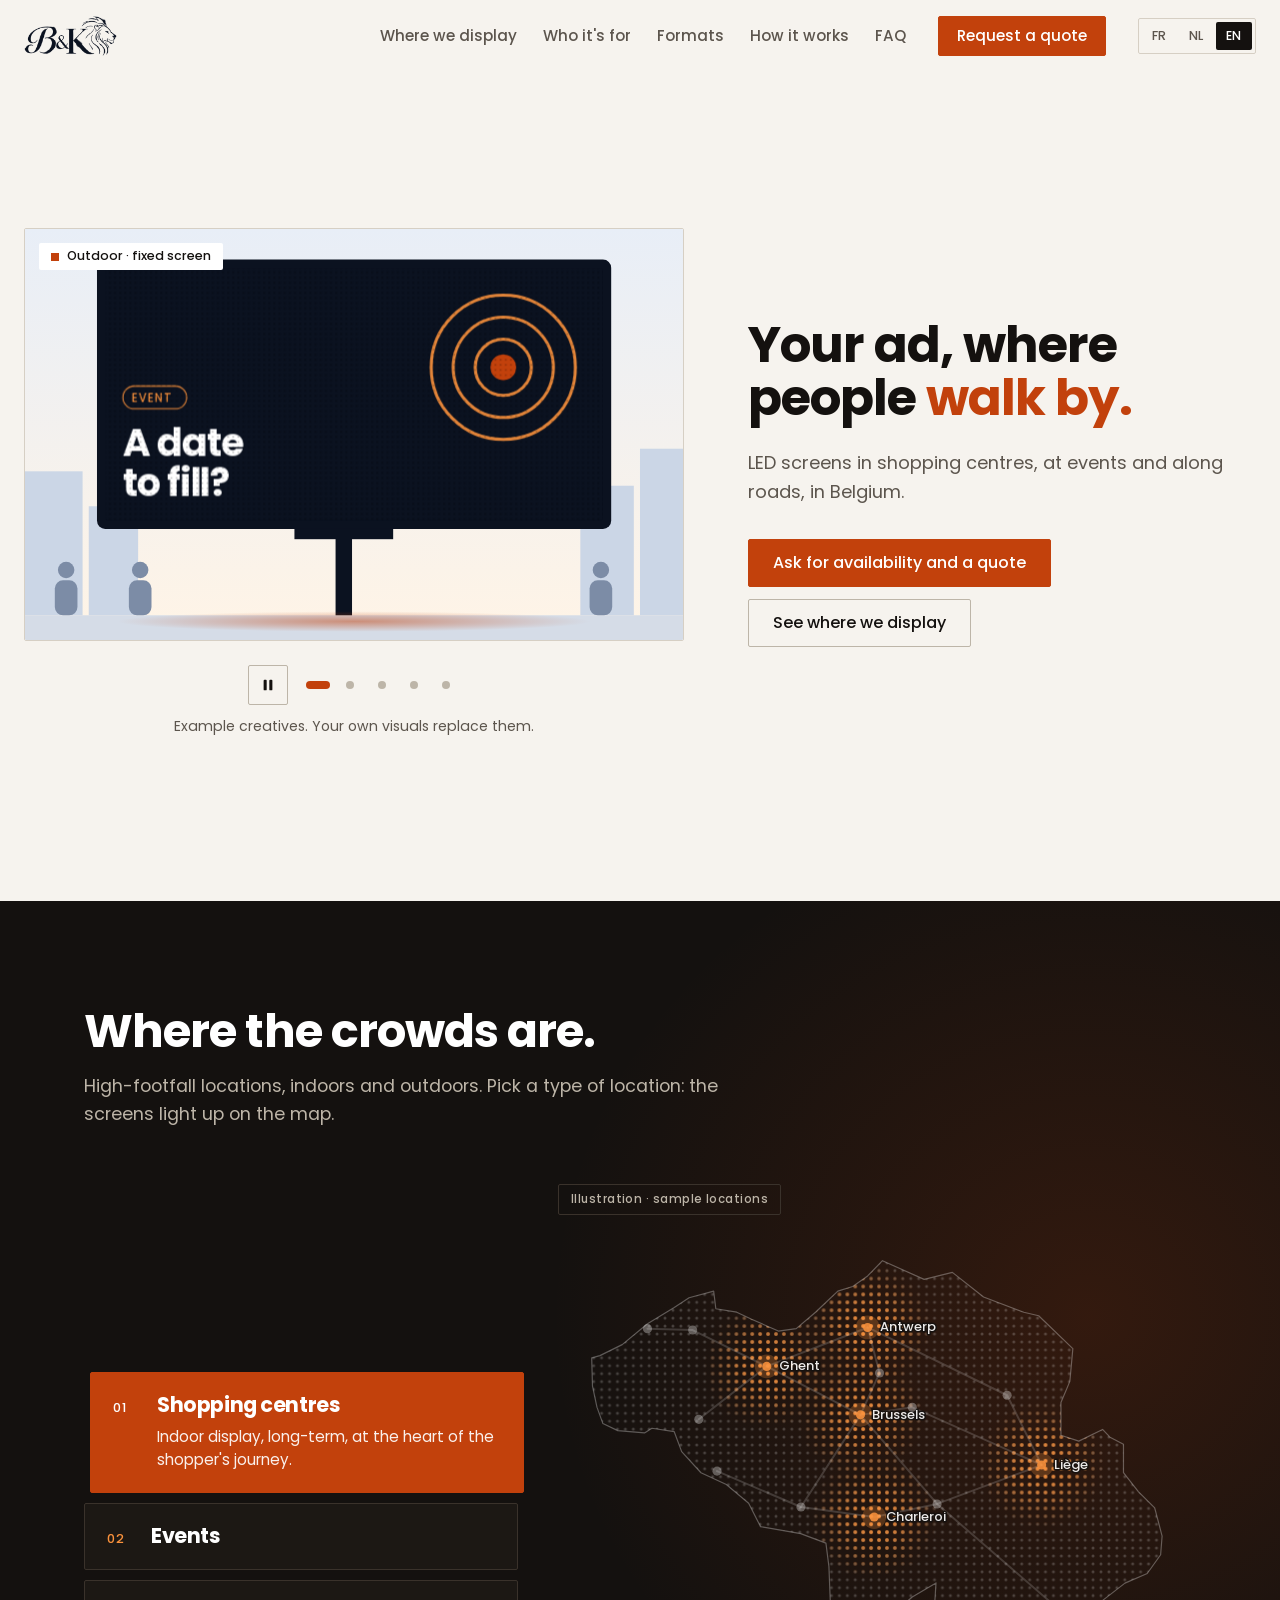
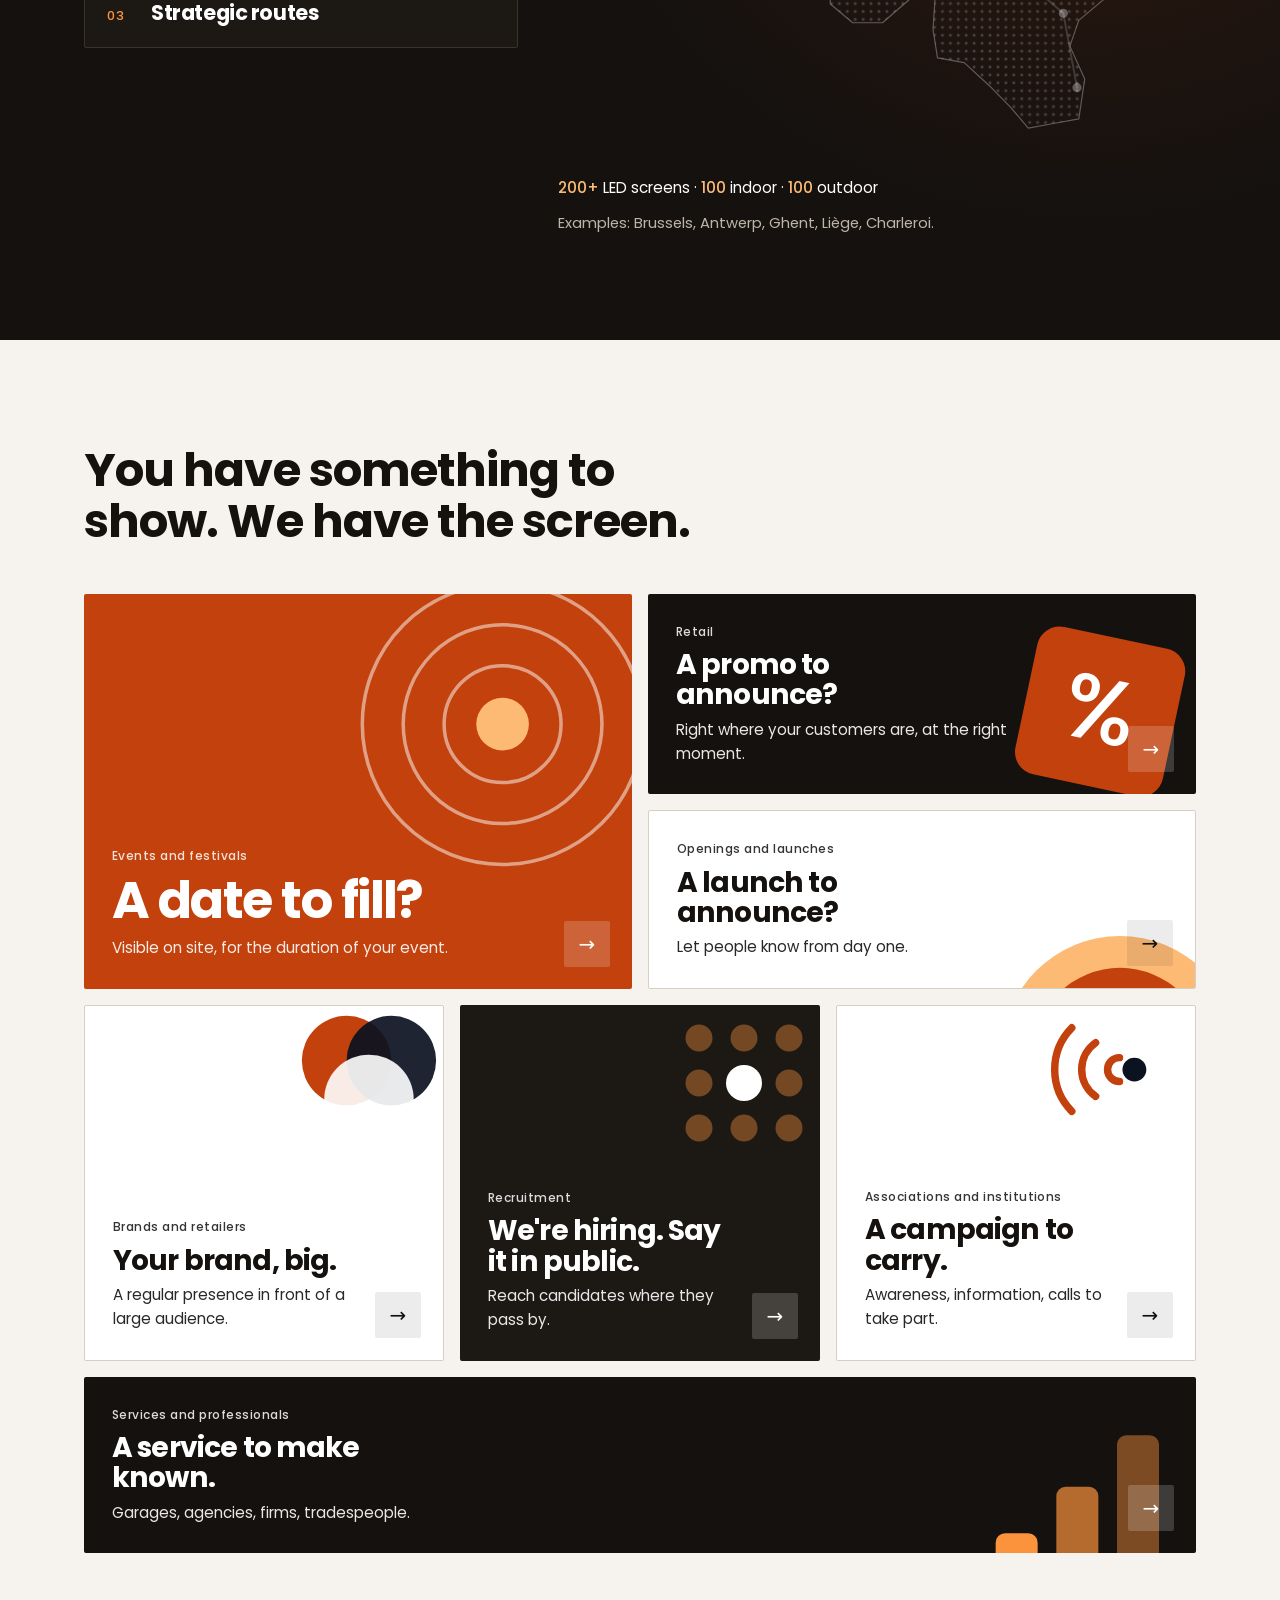
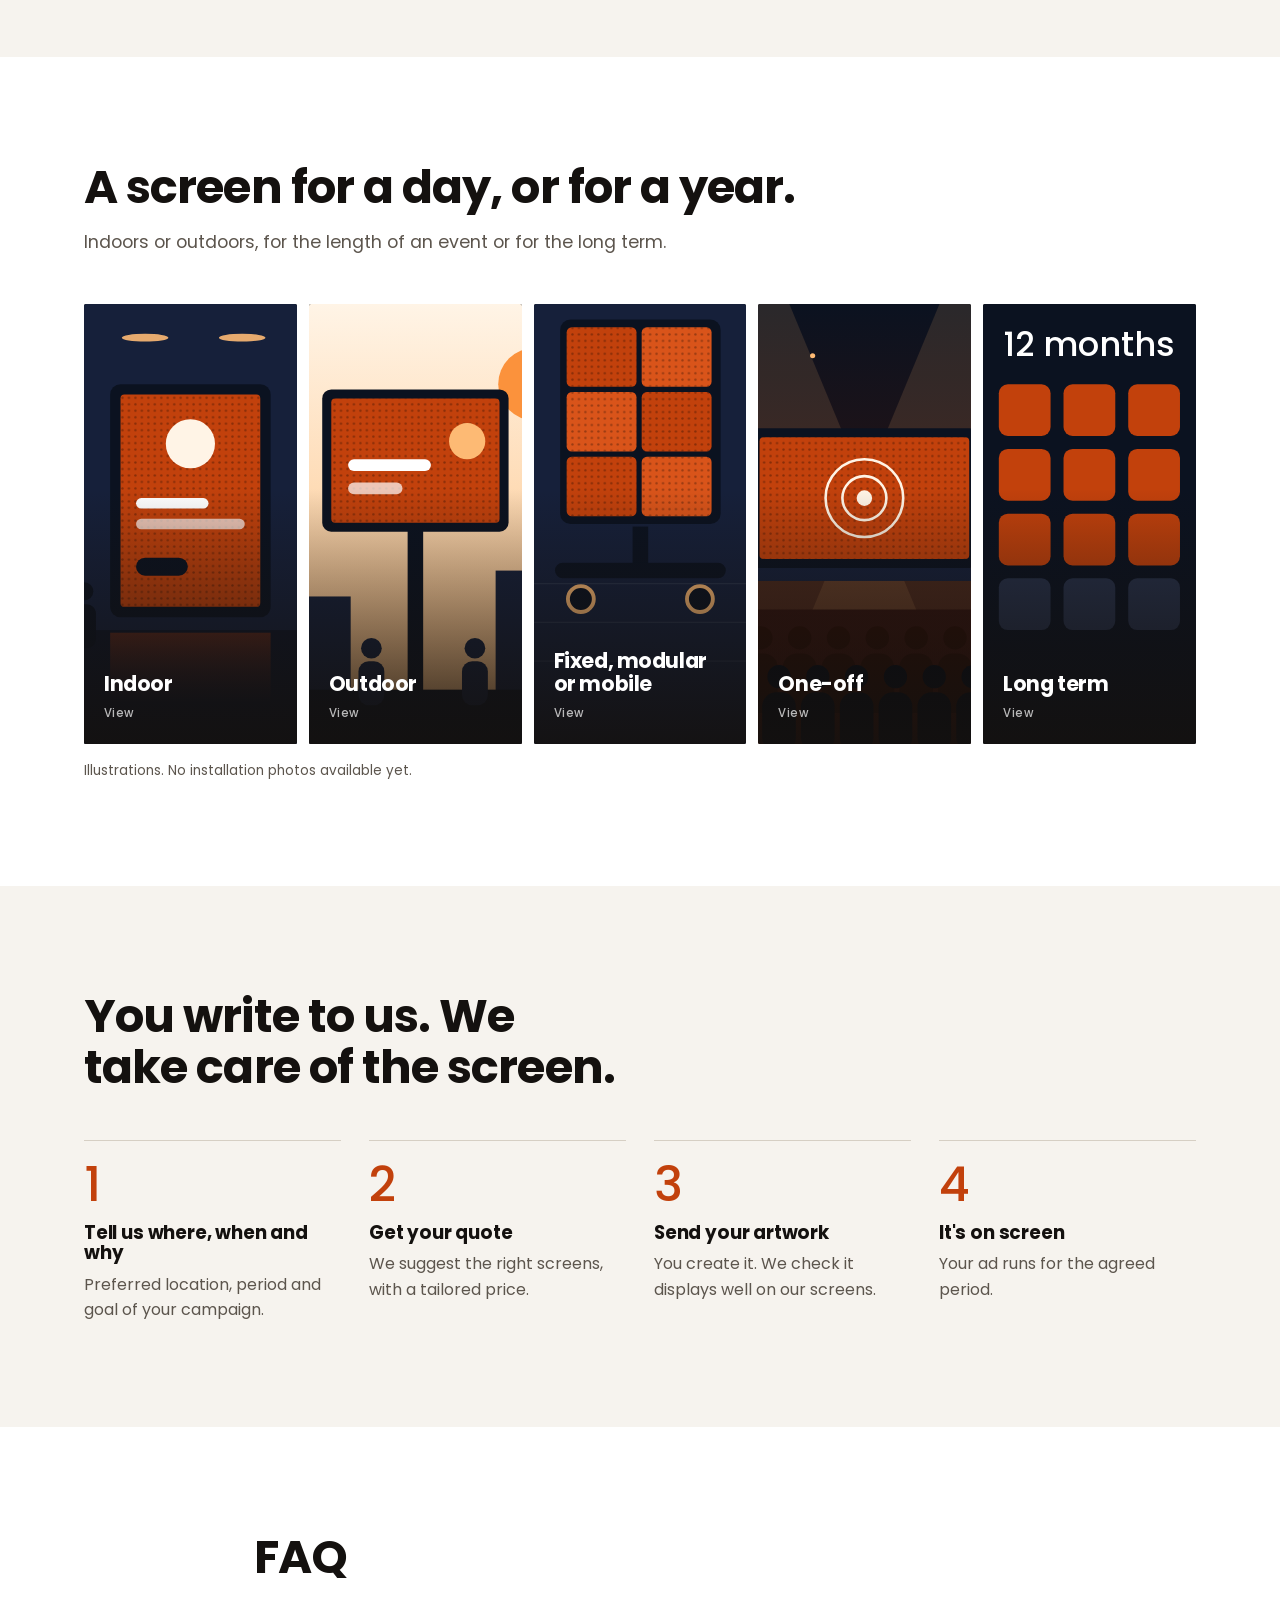
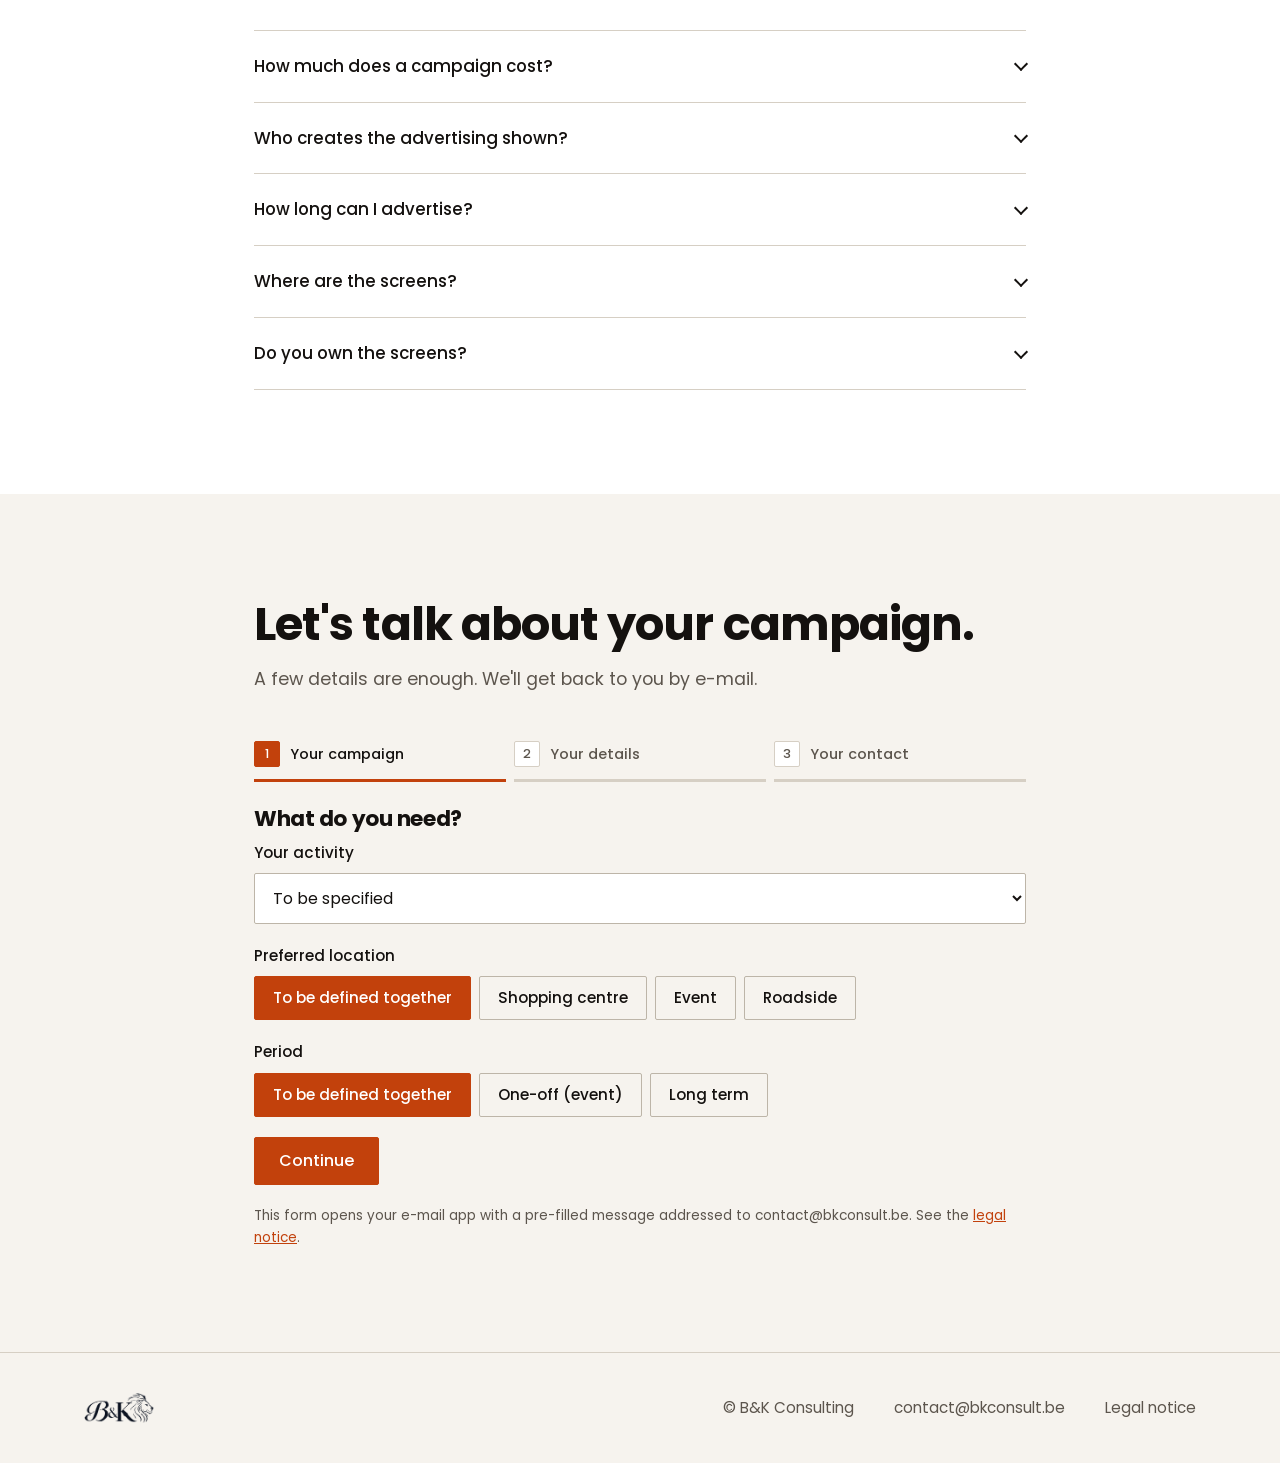
==== commit 3ae4d8f4: "Direction éditoriale : papier, encre, brique, Poppins, nouvelles accroches FR/NL/EN Co-Authored-By: " ====
--- a/en/index.html
+++ b/en/index.html
@@ -4,10 +4,10 @@
   <meta charset="utf-8">
   <meta name="viewport" content="width=device-width, initial-scale=1">
   <title>B&amp;K Consulting — LED screen advertising in Belgium</title>
-  <meta name="description" content="B&amp;K Consulting displays your advertising on its 200 LED screens across Belgium: shopping centres, city centres, pedestrian streets, bus stops and events. Quote on request.">
-  <meta name="theme-color" content="#FFFFFF">
+  <meta name="description" content="B&amp;K Consulting displays your advertising on its LED screens across Belgium: shopping centres, events and roadsides. Quote on request.">
+  <meta name="theme-color" content="#F6F3EE">
   <meta property="og:title" content="B&amp;K Consulting — LED screen advertising in Belgium">
-  <meta property="og:description" content="Your advertising on 200 LED screens in Belgium, indoors and outdoors.">
+  <meta property="og:description" content="Your ad, where people walk by. LED screens in Belgium, indoors and outdoors.">
   <meta property="og:type" content="website">
   <meta property="og:locale" content="en_GB">
   <meta property="og:url" content="https://bkconsult.be/en/">
@@ -17,8 +17,8 @@
   <link rel="alternate" hreflang="en" href="https://bkconsult.be/en/">
   <link rel="alternate" hreflang="x-default" href="https://bkconsult.be/">
   <link rel="icon" href="../assets/favicon.svg" type="image/svg+xml">
-  <link rel="preload" href="../fonts/inter-400.woff" as="font" type="font/woff" crossorigin>
-  <link rel="preload" href="../fonts/inter-display-600.woff" as="font" type="font/woff" crossorigin>
+  <link rel="preload" href="../fonts/poppins-400.woff" as="font" type="font/woff" crossorigin>
+  <link rel="preload" href="../fonts/poppins-700.woff" as="font" type="font/woff" crossorigin>
   <link rel="stylesheet" href="../css/styles.css">
   <script>document.documentElement.classList.add('js');</script>
 </head>
@@ -52,17 +52,17 @@
       <div class="container hero__grid">
         <div class="hero__copy">
           <p class="kicker">LED advertising in Belgium</p>
-          <h1>Your advertising on <em>200 LED screens</em> across Belgium</h1>
-          <p class="lead">Shopping centres, city centres, pedestrian streets, bus stops, events. On our own screens, indoors and outdoors.</p>
+          <h1>Your ad, where people <em>walk by.</em></h1>
+          <p class="lead">LED screens in shopping centres, at events and along roads, in Belgium.</p>
           <div class="actions">
-            <a class="btn" href="#devis">Request a quote</a>
+            <a class="btn" href="#devis">Ask for availability and a quote</a>
             <a class="btn btn--ghost" href="#lieux">See where we display</a>
           </div>
         </div>
 
         <div class="tv" role="group" aria-roledescription="carousel" aria-label="Examples of creatives shown on different screens">
           <div class="tv__stage" aria-live="off">
-<div class="slide is-active"><svg class="slide__svg" viewBox="0 0 640 400" preserveAspectRatio="xMidYMid slice" role="img" aria-label="Outdoor · fixed screen. A date to fill?"><defs><pattern id="led0" width="5" height="5" patternUnits="userSpaceOnUse"><circle cx="2.5" cy="2.5" r=".9" fill="#000" fill-opacity=".26"/></pattern><linearGradient id="sk0" x1="0" y1="0" x2="0" y2="1"><stop offset="0" stop-color="#E8EEF7"/><stop offset="1" stop-color="#FFF4E6"/></linearGradient><radialGradient id="gl0"><stop offset="0" stop-color="#C2410C" stop-opacity=".5"/><stop offset="1" stop-color="#C2410C" stop-opacity="0"/></radialGradient></defs><rect width="640" height="400" fill="url(#sk0)"/><g fill="#CBD6E6"><rect x="0" y="236" width="56" height="140"/><rect x="62" y="270" width="48" height="106"/><rect x="540" y="250" width="52" height="126"/><rect x="598" y="214" width="42" height="162"/></g><rect y="376" width="640" height="24" fill="#D5DCE7"/><rect x="302" y="292" width="16" height="84" fill="#0B1220"/><rect x="70" y="30" width="500" height="262" rx="8" fill="#0B1220"/><rect x="262" y="292" width="96" height="10" fill="#0B1220"/><ellipse cx="320" cy="382" rx="230" ry="10" fill="url(#gl0)"/><clipPath id="pc0"><rect x="78.0" y="38.0" width="484.0" height="246.0" rx="3"/></clipPath><g class="sv-panel" clip-path="url(#pc0)"><rect x="78.0" y="38.0" width="484.0" height="246.0" fill="#0B1220"/><g fill="none" stroke="#FB923C" stroke-width="3.0" stroke-opacity=".9"><circle cx="465.1" cy="134.9" r="70.1"/><circle cx="465.1" cy="134.9" r="48.7"/><circle cx="465.1" cy="134.9" r="27.3"/></g><circle cx="465.1" cy="134.9" r="12.5" fill="#C2410C"/><g class="sv-lines"><rect x="95.2" y="153.1" width="62.0" height="22.1" rx="11.1" fill="none" stroke="#FB923C" stroke-width="1"/><text class="sv-tag" x="104.1" y="168.2" font-size="11.1" fill="#FB923C" letter-spacing="0.9">EVENT</text><text class="sv-t" x="95.2" y="221.0" font-size="36.9" fill="#FFFFFF">A date</text><text class="sv-t" x="95.2" y="260.1" font-size="36.9" fill="#FFFFFF">to fill?</text></g><rect x="78.0" y="38.0" width="484.0" height="246.0" fill="url(#led0)"/></g><circle cx="40" cy="332" r="8" fill="#7C8CA6"/><rect x="29" y="342" width="22" height="34" rx="8" fill="#7C8CA6"/><circle cx="112" cy="332" r="8" fill="#7C8CA6"/><rect x="101" y="342" width="22" height="34" rx="8" fill="#7C8CA6"/><circle cx="560" cy="332" r="8" fill="#7C8CA6"/><rect x="549" y="342" width="22" height="34" rx="8" fill="#7C8CA6"/></svg><span class="slide__label">Outdoor · fixed screen</span></div><div class="slide" aria-hidden="true"><svg class="slide__svg" viewBox="0 0 640 400" preserveAspectRatio="xMidYMid slice" role="img" aria-label="Indoor · vertical totem. Your promo, seen from afar."><defs><pattern id="led1" width="5" height="5" patternUnits="userSpaceOnUse"><circle cx="2.5" cy="2.5" r=".9" fill="#000" fill-opacity=".26"/></pattern><linearGradient id="sk1" x1="0" y1="0" x2="0" y2="1"><stop offset="0" stop-color="#F3F5F9"/><stop offset="1" stop-color="#E3E7EE"/></linearGradient><radialGradient id="gl1"><stop offset="0" stop-color="#C2410C" stop-opacity=".5"/><stop offset="1" stop-color="#C2410C" stop-opacity="0"/></radialGradient></defs><rect width="640" height="400" fill="url(#sk1)"/><rect y="376" width="640" height="24" fill="#D5DCE7"/><g fill="#fff" fill-opacity=".9"><rect x="40" y="12" width="140" height="6" rx="3"/><rect x="250" y="12" width="140" height="6" rx="3"/><rect x="460" y="12" width="140" height="6" rx="3"/></g><g fill="#E3E7EE"><rect x="0" y="60" width="150" height="316"/><rect x="490" y="60" width="150" height="316"/></g><g fill="#fff"><rect x="18" y="90" width="114" height="150" rx="4"/><rect x="508" y="90" width="114" height="150" rx="4"/></g><rect x="222" y="24" width="196" height="340" rx="10" fill="#0B1220"/><rect x="240" y="364" width="160" height="12" rx="4" fill="#0B1220"/><ellipse cx="320" cy="384" rx="130" ry="8" fill="url(#gl1)"/><clipPath id="pc1"><rect x="230.0" y="32.0" width="180.0" height="300.0" rx="3"/></clipPath><g class="sv-panel" clip-path="url(#pc1)"><rect x="230.0" y="32.0" width="180.0" height="300.0" fill="#C2410C"/><circle cx="339.1" cy="102.9" r="43.2" fill="#FFF4E6"/><circle cx="339.1" cy="102.9" r="36.7" fill="none" stroke="#0B1220" stroke-width="1.6" stroke-dasharray="5.4 4.3"/><text x="339.1" y="119.1" text-anchor="middle" class="sv-t" font-size="51.3" fill="#C2410C">%</text><g class="sv-lines"><rect x="242.6" y="211.3" width="57.6" height="18.0" rx="9.0" fill="none" stroke="#FFF4E6" stroke-width="1"/><text class="sv-tag" x="249.8" y="223.5" font-size="9.0" fill="#FFF4E6" letter-spacing="0.7">RETAIL</text><text class="sv-t" x="242.6" y="261.6" font-size="25.1" fill="#FFFFFF">Your promo,</text><text class="sv-t" x="242.6" y="288.2" font-size="25.1" fill="#FFFFFF">seen from</text><text class="sv-t" x="242.6" y="314.9" font-size="25.1" fill="#FFFFFF">afar.</text></g><rect x="230.0" y="32.0" width="180.0" height="300.0" fill="url(#led1)"/></g><circle cx="84" cy="332" r="8" fill="#8D99AC"/><rect x="73" y="342" width="22" height="34" rx="8" fill="#8D99AC"/><circle cx="520" cy="332" r="8" fill="#8D99AC"/><rect x="509" y="342" width="22" height="34" rx="8" fill="#8D99AC"/><circle cx="586" cy="332" r="8" fill="#8D99AC"/><rect x="575" y="342" width="22" height="34" rx="8" fill="#8D99AC"/></svg><span class="slide__label">Indoor · vertical totem</span></div><div class="slide" aria-hidden="true"><svg class="slide__svg" viewBox="0 0 640 400" preserveAspectRatio="xMidYMid slice" role="img" aria-label="Modular · screen wall. Your opening, announced."><defs><pattern id="led2" width="5" height="5" patternUnits="userSpaceOnUse"><circle cx="2.5" cy="2.5" r=".9" fill="#000" fill-opacity=".26"/></pattern><linearGradient id="sk2" x1="0" y1="0" x2="0" y2="1"><stop offset="0" stop-color="#263049"/><stop offset="1" stop-color="#16203A"/></linearGradient><radialGradient id="gl2"><stop offset="0" stop-color="#C2410C" stop-opacity=".5"/><stop offset="1" stop-color="#C2410C" stop-opacity="0"/></radialGradient></defs><rect width="640" height="400" fill="url(#sk2)"/><g stroke="#fff" stroke-opacity=".06" stroke-width="1"><path d="M0 20 H640"/><path d="M0 44 H640"/><path d="M0 68 H640"/><path d="M0 92 H640"/><path d="M0 116 H640"/><path d="M0 140 H640"/><path d="M0 164 H640"/><path d="M0 188 H640"/><path d="M0 212 H640"/><path d="M0 236 H640"/><path d="M0 260 H640"/><path d="M0 284 H640"/><path d="M0 308 H640"/><path d="M0 332 H640"/><path d="M0 356 H640"/></g><rect y="376" width="640" height="24" fill="#0E1527"/><rect x="77" y="42" width="486" height="244" rx="8" fill="#0B1220"/><rect x="85" y="50" width="470" height="228" fill="#C2410C"/><clipPath id="pc2"><rect x="85.0" y="50.0" width="470.0" height="228.0" rx="3"/></clipPath><g class="sv-panel" clip-path="url(#pc2)"><rect x="85.0" y="50.0" width="470.0" height="228.0" fill="#FFF4E6"/><circle cx="465.2" cy="139.8" r="68.4" fill="#FDBA74"/><circle cx="465.2" cy="139.8" r="52.0" fill="#C2410C"/><circle cx="465.2" cy="139.8" r="35.6" fill="#0B1220"/><circle cx="465.2" cy="139.8" r="19.2" fill="#FFF4E6"/><g stroke="#0B1220" stroke-width="4"><path d="M239.500 50V278M397.500 50V278M85 164H555"/></g><g class="sv-lines"><rect x="101.0" y="156.7" width="73.9" height="20.5" rx="10.3" fill="none" stroke="#C2410C" stroke-width="1"/><text class="sv-tag" x="109.2" y="170.7" font-size="10.3" fill="#C2410C" letter-spacing="0.8">OPENING</text><text class="sv-t" x="101.0" y="219.6" font-size="34.2" fill="#0B1220">Your opening,</text><text class="sv-t" x="101.0" y="255.9" font-size="34.2" fill="#0B1220">announced.</text></g><rect x="85.0" y="50.0" width="470.0" height="228.0" fill="url(#led2)"/></g><rect x="110" y="286" width="12" height="90" fill="#0B1220"/><rect x="518" y="286" width="12" height="90" fill="#0B1220"/><ellipse cx="320" cy="382" rx="250" ry="9" fill="url(#gl2)"/><circle cx="40" cy="332" r="8" fill="#3A4660"/><rect x="29" y="342" width="22" height="34" rx="8" fill="#3A4660"/><circle cx="600" cy="332" r="8" fill="#3A4660"/><rect x="589" y="342" width="22" height="34" rx="8" fill="#3A4660"/></svg><span class="slide__label">Modular · screen wall</span></div><div class="slide" aria-hidden="true"><svg class="slide__svg" viewBox="0 0 640 400" preserveAspectRatio="xMidYMid slice" role="img" aria-label="Mobile · screen on wheels. We're hiring. Say it in public."><defs><pattern id="led3" width="5" height="5" patternUnits="userSpaceOnUse"><circle cx="2.5" cy="2.5" r=".9" fill="#000" fill-opacity=".26"/></pattern><linearGradient id="sk3" x1="0" y1="0" x2="0" y2="1"><stop offset="0" stop-color="#16203A"/><stop offset="1" stop-color="#431407"/></linearGradient><radialGradient id="gl3"><stop offset="0" stop-color="#C2410C" stop-opacity=".5"/><stop offset="1" stop-color="#C2410C" stop-opacity="0"/></radialGradient></defs><rect width="640" height="400" fill="url(#sk3)"/><polygon points="90,0 150,0 270,376 20,376" fill="#FDBA74" fill-opacity=".1"/><polygon points="550,0 490,0 370,376 620,376" fill="#FDBA74" fill-opacity=".1"/><g fill="#FDBA74"><circle cx="60" cy="60" r="2.2"/><circle cx="580" cy="90" r="2.4"/><circle cx="110" cy="140" r="1.8"/><circle cx="530" cy="40" r="2"/></g><rect y="376" width="640" height="24" fill="#2A0E05"/><rect x="182" y="22" width="276" height="306" rx="10" fill="#0B1220"/><rect x="314" y="328" width="12" height="14" fill="#0B1220"/><rect x="232" y="340" width="176" height="12" rx="6" fill="#0B1220"/><g fill="#0B1220" stroke="#FDBA74" stroke-width="3"><circle cx="258" cy="362" r="14"/><circle cx="382" cy="362" r="14"/></g><clipPath id="pc3"><rect x="190.0" y="30.0" width="260.0" height="290.0" rx="3"/></clipPath><g class="sv-panel" clip-path="url(#pc3)"><rect x="190.0" y="30.0" width="260.0" height="290.0" fill="#431407"/><g fill="#FB923C" fill-opacity=".45"><circle cx="308.6" cy="93.4" r="11.7"/><circle cx="347.6" cy="93.4" r="11.7"/><circle cx="386.6" cy="93.4" r="11.7"/><circle cx="308.6" cy="132.4" r="11.7"/><circle cx="386.6" cy="132.4" r="11.7"/><circle cx="308.6" cy="171.4" r="11.7"/><circle cx="347.6" cy="171.4" r="11.7"/><circle cx="386.6" cy="171.4" r="11.7"/></g><circle cx="347.6" cy="132.4" r="15.6" fill="#fff"/><g class="sv-lines"><rect x="208.2" y="167.7" width="74.9" height="23.4" rx="11.7" fill="none" stroke="#FB923C" stroke-width="1"/><text class="sv-tag" x="217.6" y="183.6" font-size="11.7" fill="#FB923C" letter-spacing="0.9">HIRING</text><text class="sv-t" x="208.2" y="231.2" font-size="30.7" fill="#FFFFFF">We're hiring.</text><text class="sv-t" x="208.2" y="263.7" font-size="30.7" fill="#FFFFFF">Say it</text><text class="sv-t" x="208.2" y="296.3" font-size="30.7" fill="#FFFFFF">in public.</text></g><rect x="190.0" y="30.0" width="260.0" height="290.0" fill="url(#led3)"/></g><circle cx="12" cy="354" r="9" fill="#050A14"/><rect x="0" y="364" width="24" height="34" rx="9" fill="#050A14"/><circle cx="46" cy="354" r="9" fill="#050A14"/><rect x="34" y="364" width="24" height="34" rx="9" fill="#050A14"/><circle cx="80" cy="354" r="9" fill="#050A14"/><rect x="68" y="364" width="24" height="34" rx="9" fill="#050A14"/><circle cx="114" cy="354" r="9" fill="#050A14"/><rect x="102" y="364" width="24" height="34" rx="9" fill="#050A14"/><circle cx="148" cy="354" r="9" fill="#050A14"/><rect x="136" y="364" width="24" height="34" rx="9" fill="#050A14"/><circle cx="522" cy="354" r="9" fill="#050A14"/><rect x="510" y="364" width="24" height="34" rx="9" fill="#050A14"/><circle cx="556" cy="354" r="9" fill="#050A14"/><rect x="544" y="364" width="24" height="34" rx="9" fill="#050A14"/><circle cx="590" cy="354" r="9" fill="#050A14"/><rect x="578" y="364" width="24" height="34" rx="9" fill="#050A14"/><circle cx="624" cy="354" r="9" fill="#050A14"/><rect x="612" y="364" width="24" height="34" rx="9" fill="#050A14"/></svg><span class="slide__label">Mobile · screen on wheels</span></div><div class="slide" aria-hidden="true"><svg class="slide__svg" viewBox="0 0 640 400" preserveAspectRatio="xMidYMid slice" role="img" aria-label="Bus stop · shelter. Your brand, big."><defs><pattern id="led4" width="5" height="5" patternUnits="userSpaceOnUse"><circle cx="2.5" cy="2.5" r=".9" fill="#000" fill-opacity=".26"/></pattern><linearGradient id="sk4" x1="0" y1="0" x2="0" y2="1"><stop offset="0" stop-color="#D9E4F2"/><stop offset="1" stop-color="#F5F7FA"/></linearGradient><radialGradient id="gl4"><stop offset="0" stop-color="#C2410C" stop-opacity=".5"/><stop offset="1" stop-color="#C2410C" stop-opacity="0"/></radialGradient></defs><rect width="640" height="400" fill="url(#sk4)"/><rect y="376" width="640" height="24" fill="#C5CFDD"/><path d="M0 390 H640" stroke="#fff" stroke-width="3" stroke-dasharray="26 18"/><g fill="#CBD6E6"><rect x="0" y="180" width="70" height="196"/><rect x="560" y="150" width="80" height="226"/></g><rect x="130" y="36" width="380" height="14" rx="5" fill="#0B1220"/><rect x="138" y="50" width="10" height="326" fill="#0B1220"/><rect x="492" y="50" width="10" height="326" fill="#0B1220"/><rect x="150" y="50" width="342" height="326" fill="#fff" fill-opacity=".45"/><rect x="207" y="58" width="226" height="256" rx="8" fill="#0B1220"/><rect x="160" y="334" width="320" height="10" rx="3" fill="#0B1220"/><rect x="176" y="344" width="8" height="32" fill="#0B1220"/><rect x="456" y="344" width="8" height="32" fill="#0B1220"/><ellipse cx="320" cy="382" rx="170" ry="8" fill="url(#gl4)"/><clipPath id="pc4"><rect x="215.0" y="66.0" width="210.0" height="240.0" rx="3"/></clipPath><g class="sv-panel" clip-path="url(#pc4)"><rect x="215.0" y="66.0" width="210.0" height="240.0" fill="#FDBA74"/><circle cx="323.4" cy="136.1" r="34.7" fill="#C2410C"/><circle cx="361.2" cy="136.1" r="34.7" fill="#0B1220" fill-opacity=".92"/><circle cx="342.3" cy="167.6" r="34.7" fill="#fff" fill-opacity=".92"/><g class="sv-lines"><rect x="229.7" y="199.2" width="52.9" height="18.9" rx="9.4" fill="none" stroke="#0B1220" stroke-width="1"/><text class="sv-tag" x="237.3" y="212.0" font-size="9.4" fill="#0B1220" letter-spacing="0.8">BRAND</text><text class="sv-t" x="229.7" y="254.9" font-size="29.3" fill="#0B1220">Your brand,</text><text class="sv-t" x="229.7" y="286.0" font-size="29.3" fill="#0B1220">big.</text></g><rect x="215.0" y="66.0" width="210.0" height="240.0" fill="url(#led4)"/></g><circle cx="84" cy="332" r="8" fill="#7C8CA6"/><rect x="73" y="342" width="22" height="34" rx="8" fill="#7C8CA6"/><circle cx="556" cy="332" r="8" fill="#7C8CA6"/><rect x="545" y="342" width="22" height="34" rx="8" fill="#7C8CA6"/></svg><span class="slide__label">Bus stop · shelter</span></div>
+<div class="slide is-active"><svg class="slide__svg" viewBox="0 0 640 400" preserveAspectRatio="xMidYMid slice" role="img" aria-label="Outdoor · fixed screen. A date to fill?"><defs><pattern id="led0" width="5" height="5" patternUnits="userSpaceOnUse"><circle cx="2.5" cy="2.5" r=".9" fill="#000" fill-opacity=".26"/></pattern><linearGradient id="sk0" x1="0" y1="0" x2="0" y2="1"><stop offset="0" stop-color="#E8EEF7"/><stop offset="1" stop-color="#FFF4E6"/></linearGradient><radialGradient id="gl0"><stop offset="0" stop-color="#C2410C" stop-opacity=".5"/><stop offset="1" stop-color="#C2410C" stop-opacity="0"/></radialGradient></defs><rect width="640" height="400" fill="url(#sk0)"/><g fill="#CBD6E6"><rect x="0" y="236" width="56" height="140"/><rect x="62" y="270" width="48" height="106"/><rect x="540" y="250" width="52" height="126"/><rect x="598" y="214" width="42" height="162"/></g><rect y="376" width="640" height="24" fill="#D5DCE7"/><rect x="302" y="292" width="16" height="84" fill="#0B1220"/><rect x="70" y="30" width="500" height="262" rx="8" fill="#0B1220"/><rect x="262" y="292" width="96" height="10" fill="#0B1220"/><ellipse cx="320" cy="382" rx="230" ry="10" fill="url(#gl0)"/><clipPath id="pc0"><rect x="78.0" y="38.0" width="484.0" height="246.0" rx="3"/></clipPath><g class="sv-panel" clip-path="url(#pc0)"><rect x="78.0" y="38.0" width="484.0" height="246.0" fill="#0B1220"/><g fill="none" stroke="#FB923C" stroke-width="3.0" stroke-opacity=".9"><circle cx="465.1" cy="134.9" r="70.1"/><circle cx="465.1" cy="134.9" r="48.7"/><circle cx="465.1" cy="134.9" r="27.3"/></g><circle cx="465.1" cy="134.9" r="12.5" fill="#C2410C"/><g class="sv-lines"><rect x="95.2" y="153.1" width="62.0" height="22.1" rx="11.1" fill="none" stroke="#FB923C" stroke-width="1"/><text class="sv-tag" x="104.1" y="168.2" font-size="11.1" fill="#FB923C" letter-spacing="0.9">EVENT</text><text class="sv-t" x="95.2" y="221.0" font-size="36.9" fill="#FFFFFF">A date</text><text class="sv-t" x="95.2" y="260.1" font-size="36.9" fill="#FFFFFF">to fill?</text></g><rect x="78.0" y="38.0" width="484.0" height="246.0" fill="url(#led0)"/></g><circle cx="40" cy="332" r="8" fill="#7C8CA6"/><rect x="29" y="342" width="22" height="34" rx="8" fill="#7C8CA6"/><circle cx="112" cy="332" r="8" fill="#7C8CA6"/><rect x="101" y="342" width="22" height="34" rx="8" fill="#7C8CA6"/><circle cx="560" cy="332" r="8" fill="#7C8CA6"/><rect x="549" y="342" width="22" height="34" rx="8" fill="#7C8CA6"/></svg><span class="slide__label">Outdoor · fixed screen</span></div><div class="slide" aria-hidden="true"><svg class="slide__svg" viewBox="0 0 640 400" preserveAspectRatio="xMidYMid slice" role="img" aria-label="Indoor · vertical totem. Your promo, seen from afar."><defs><pattern id="led1" width="5" height="5" patternUnits="userSpaceOnUse"><circle cx="2.5" cy="2.5" r=".9" fill="#000" fill-opacity=".26"/></pattern><linearGradient id="sk1" x1="0" y1="0" x2="0" y2="1"><stop offset="0" stop-color="#F3F5F9"/><stop offset="1" stop-color="#E3E7EE"/></linearGradient><radialGradient id="gl1"><stop offset="0" stop-color="#C2410C" stop-opacity=".5"/><stop offset="1" stop-color="#C2410C" stop-opacity="0"/></radialGradient></defs><rect width="640" height="400" fill="url(#sk1)"/><rect y="376" width="640" height="24" fill="#D5DCE7"/><g fill="#fff" fill-opacity=".9"><rect x="40" y="12" width="140" height="6" rx="3"/><rect x="250" y="12" width="140" height="6" rx="3"/><rect x="460" y="12" width="140" height="6" rx="3"/></g><g fill="#E3E7EE"><rect x="0" y="60" width="150" height="316"/><rect x="490" y="60" width="150" height="316"/></g><g fill="#fff"><rect x="18" y="90" width="114" height="150" rx="4"/><rect x="508" y="90" width="114" height="150" rx="4"/></g><rect x="222" y="24" width="196" height="340" rx="10" fill="#0B1220"/><rect x="240" y="364" width="160" height="12" rx="4" fill="#0B1220"/><ellipse cx="320" cy="384" rx="130" ry="8" fill="url(#gl1)"/><clipPath id="pc1"><rect x="230.0" y="32.0" width="180.0" height="300.0" rx="3"/></clipPath><g class="sv-panel" clip-path="url(#pc1)"><rect x="230.0" y="32.0" width="180.0" height="300.0" fill="#C2410C"/><circle cx="339.1" cy="102.9" r="43.2" fill="#FFF4E6"/><circle cx="339.1" cy="102.9" r="36.7" fill="none" stroke="#0B1220" stroke-width="1.6" stroke-dasharray="5.4 4.3"/><text x="339.1" y="119.1" text-anchor="middle" class="sv-t" font-size="51.3" fill="#C2410C">%</text><g class="sv-lines"><rect x="242.6" y="211.3" width="57.6" height="18.0" rx="9.0" fill="none" stroke="#FFF4E6" stroke-width="1"/><text class="sv-tag" x="249.8" y="223.5" font-size="9.0" fill="#FFF4E6" letter-spacing="0.7">RETAIL</text><text class="sv-t" x="242.6" y="261.6" font-size="25.1" fill="#FFFFFF">Your promo,</text><text class="sv-t" x="242.6" y="288.2" font-size="25.1" fill="#FFFFFF">seen from</text><text class="sv-t" x="242.6" y="314.9" font-size="25.1" fill="#FFFFFF">afar.</text></g><rect x="230.0" y="32.0" width="180.0" height="300.0" fill="url(#led1)"/></g><circle cx="84" cy="332" r="8" fill="#8D99AC"/><rect x="73" y="342" width="22" height="34" rx="8" fill="#8D99AC"/><circle cx="520" cy="332" r="8" fill="#8D99AC"/><rect x="509" y="342" width="22" height="34" rx="8" fill="#8D99AC"/><circle cx="586" cy="332" r="8" fill="#8D99AC"/><rect x="575" y="342" width="22" height="34" rx="8" fill="#8D99AC"/></svg><span class="slide__label">Indoor · vertical totem</span></div><div class="slide" aria-hidden="true"><svg class="slide__svg" viewBox="0 0 640 400" preserveAspectRatio="xMidYMid slice" role="img" aria-label="Modular · screen wall. Your opening, announced."><defs><pattern id="led2" width="5" height="5" patternUnits="userSpaceOnUse"><circle cx="2.5" cy="2.5" r=".9" fill="#000" fill-opacity=".26"/></pattern><linearGradient id="sk2" x1="0" y1="0" x2="0" y2="1"><stop offset="0" stop-color="#263049"/><stop offset="1" stop-color="#16203A"/></linearGradient><radialGradient id="gl2"><stop offset="0" stop-color="#C2410C" stop-opacity=".5"/><stop offset="1" stop-color="#C2410C" stop-opacity="0"/></radialGradient></defs><rect width="640" height="400" fill="url(#sk2)"/><g stroke="#fff" stroke-opacity=".06" stroke-width="1"><path d="M0 20 H640"/><path d="M0 44 H640"/><path d="M0 68 H640"/><path d="M0 92 H640"/><path d="M0 116 H640"/><path d="M0 140 H640"/><path d="M0 164 H640"/><path d="M0 188 H640"/><path d="M0 212 H640"/><path d="M0 236 H640"/><path d="M0 260 H640"/><path d="M0 284 H640"/><path d="M0 308 H640"/><path d="M0 332 H640"/><path d="M0 356 H640"/></g><rect y="376" width="640" height="24" fill="#0E1527"/><rect x="77" y="42" width="486" height="244" rx="8" fill="#0B1220"/><rect x="85" y="50" width="470" height="228" fill="#C2410C"/><clipPath id="pc2"><rect x="85.0" y="50.0" width="470.0" height="228.0" rx="3"/></clipPath><g class="sv-panel" clip-path="url(#pc2)"><rect x="85.0" y="50.0" width="470.0" height="228.0" fill="#FFF4E6"/><circle cx="465.2" cy="139.8" r="68.4" fill="#FDBA74"/><circle cx="465.2" cy="139.8" r="52.0" fill="#C2410C"/><circle cx="465.2" cy="139.8" r="35.6" fill="#0B1220"/><circle cx="465.2" cy="139.8" r="19.2" fill="#FFF4E6"/><g stroke="#0B1220" stroke-width="4"><path d="M239.500 50V278M397.500 50V278M85 164H555"/></g><g class="sv-lines"><rect x="101.0" y="156.7" width="73.9" height="20.5" rx="10.3" fill="none" stroke="#C2410C" stroke-width="1"/><text class="sv-tag" x="109.2" y="170.7" font-size="10.3" fill="#C2410C" letter-spacing="0.8">OPENING</text><text class="sv-t" x="101.0" y="219.6" font-size="34.2" fill="#0B1220">Your opening,</text><text class="sv-t" x="101.0" y="255.9" font-size="34.2" fill="#0B1220">announced.</text></g><rect x="85.0" y="50.0" width="470.0" height="228.0" fill="url(#led2)"/></g><rect x="110" y="286" width="12" height="90" fill="#0B1220"/><rect x="518" y="286" width="12" height="90" fill="#0B1220"/><ellipse cx="320" cy="382" rx="250" ry="9" fill="url(#gl2)"/><circle cx="40" cy="332" r="8" fill="#3A4660"/><rect x="29" y="342" width="22" height="34" rx="8" fill="#3A4660"/><circle cx="600" cy="332" r="8" fill="#3A4660"/><rect x="589" y="342" width="22" height="34" rx="8" fill="#3A4660"/></svg><span class="slide__label">Modular · screen wall</span></div><div class="slide" aria-hidden="true"><svg class="slide__svg" viewBox="0 0 640 400" preserveAspectRatio="xMidYMid slice" role="img" aria-label="Mobile · screen on wheels. We're hiring. Say it in public."><defs><pattern id="led3" width="5" height="5" patternUnits="userSpaceOnUse"><circle cx="2.5" cy="2.5" r=".9" fill="#000" fill-opacity=".26"/></pattern><linearGradient id="sk3" x1="0" y1="0" x2="0" y2="1"><stop offset="0" stop-color="#16203A"/><stop offset="1" stop-color="#431407"/></linearGradient><radialGradient id="gl3"><stop offset="0" stop-color="#C2410C" stop-opacity=".5"/><stop offset="1" stop-color="#C2410C" stop-opacity="0"/></radialGradient></defs><rect width="640" height="400" fill="url(#sk3)"/><polygon points="90,0 150,0 270,376 20,376" fill="#FDBA74" fill-opacity=".1"/><polygon points="550,0 490,0 370,376 620,376" fill="#FDBA74" fill-opacity=".1"/><g fill="#FDBA74"><circle cx="60" cy="60" r="2.2"/><circle cx="580" cy="90" r="2.4"/><circle cx="110" cy="140" r="1.8"/><circle cx="530" cy="40" r="2"/></g><rect y="376" width="640" height="24" fill="#2A0E05"/><rect x="182" y="22" width="276" height="306" rx="10" fill="#0B1220"/><rect x="314" y="328" width="12" height="14" fill="#0B1220"/><rect x="232" y="340" width="176" height="12" rx="6" fill="#0B1220"/><g fill="#0B1220" stroke="#FDBA74" stroke-width="3"><circle cx="258" cy="362" r="14"/><circle cx="382" cy="362" r="14"/></g><clipPath id="pc3"><rect x="190.0" y="30.0" width="260.0" height="290.0" rx="3"/></clipPath><g class="sv-panel" clip-path="url(#pc3)"><rect x="190.0" y="30.0" width="260.0" height="290.0" fill="#431407"/><g fill="#FB923C" fill-opacity=".45"><circle cx="308.6" cy="93.4" r="11.7"/><circle cx="347.6" cy="93.4" r="11.7"/><circle cx="386.6" cy="93.4" r="11.7"/><circle cx="308.6" cy="132.4" r="11.7"/><circle cx="386.6" cy="132.4" r="11.7"/><circle cx="308.6" cy="171.4" r="11.7"/><circle cx="347.6" cy="171.4" r="11.7"/><circle cx="386.6" cy="171.4" r="11.7"/></g><circle cx="347.6" cy="132.4" r="15.6" fill="#fff"/><g class="sv-lines"><rect x="208.2" y="167.7" width="74.9" height="23.4" rx="11.7" fill="none" stroke="#FB923C" stroke-width="1"/><text class="sv-tag" x="217.6" y="183.6" font-size="11.7" fill="#FB923C" letter-spacing="0.9">HIRING</text><text class="sv-t" x="208.2" y="231.2" font-size="30.7" fill="#FFFFFF">We're hiring.</text><text class="sv-t" x="208.2" y="263.7" font-size="30.7" fill="#FFFFFF">Say it</text><text class="sv-t" x="208.2" y="296.3" font-size="30.7" fill="#FFFFFF">in public.</text></g><rect x="190.0" y="30.0" width="260.0" height="290.0" fill="url(#led3)"/></g><circle cx="12" cy="354" r="9" fill="#050A14"/><rect x="0" y="364" width="24" height="34" rx="9" fill="#050A14"/><circle cx="46" cy="354" r="9" fill="#050A14"/><rect x="34" y="364" width="24" height="34" rx="9" fill="#050A14"/><circle cx="80" cy="354" r="9" fill="#050A14"/><rect x="68" y="364" width="24" height="34" rx="9" fill="#050A14"/><circle cx="114" cy="354" r="9" fill="#050A14"/><rect x="102" y="364" width="24" height="34" rx="9" fill="#050A14"/><circle cx="148" cy="354" r="9" fill="#050A14"/><rect x="136" y="364" width="24" height="34" rx="9" fill="#050A14"/><circle cx="522" cy="354" r="9" fill="#050A14"/><rect x="510" y="364" width="24" height="34" rx="9" fill="#050A14"/><circle cx="556" cy="354" r="9" fill="#050A14"/><rect x="544" y="364" width="24" height="34" rx="9" fill="#050A14"/><circle cx="590" cy="354" r="9" fill="#050A14"/><rect x="578" y="364" width="24" height="34" rx="9" fill="#050A14"/><circle cx="624" cy="354" r="9" fill="#050A14"/><rect x="612" y="364" width="24" height="34" rx="9" fill="#050A14"/></svg><span class="slide__label">Mobile · screen on wheels</span></div><div class="slide" aria-hidden="true"><svg class="slide__svg" viewBox="0 0 640 400" preserveAspectRatio="xMidYMid slice" role="img" aria-label="Event · LED wall. Your brand, big."><defs><pattern id="led4" width="5" height="5" patternUnits="userSpaceOnUse"><circle cx="2.5" cy="2.5" r=".9" fill="#000" fill-opacity=".26"/></pattern><linearGradient id="sk4" x1="0" y1="0" x2="0" y2="1"><stop offset="0" stop-color="#D9E4F2"/><stop offset="1" stop-color="#F5F7FA"/></linearGradient><radialGradient id="gl4"><stop offset="0" stop-color="#C2410C" stop-opacity=".5"/><stop offset="1" stop-color="#C2410C" stop-opacity="0"/></radialGradient></defs><rect width="640" height="400" fill="url(#sk4)"/><rect y="376" width="640" height="24" fill="#101A30"/><polygon points="120,0 190,0 330,376 40,376" fill="#FDBA74" fill-opacity=".09"/><polygon points="520,0 450,0 310,376 600,376" fill="#FDBA74" fill-opacity=".09"/><rect x="0" y="0" width="640" height="14" fill="#0B1220"/><path d="M0 34 Q160 66 320 34 T640 34" fill="none" stroke="#3A4660" stroke-width="2"/><polygon points="20,36 36,36 28,54" fill="#C2410C"/><polygon points="60,36 76,36 68,54" fill="#FDBA74"/><polygon points="100,44 116,44 108,62" fill="#FFF4E6"/><polygon points="140,36 156,36 148,54" fill="#FB923C"/><polygon points="180,44 196,44 188,62" fill="#C2410C"/><polygon points="220,36 236,36 228,54" fill="#FDBA74"/><polygon points="260,44 276,44 268,62" fill="#FFF4E6"/><polygon points="300,36 316,36 308,54" fill="#FB923C"/><polygon points="340,44 356,44 348,62" fill="#C2410C"/><polygon points="380,36 396,36 388,54" fill="#FDBA74"/><polygon points="420,44 436,44 428,62" fill="#FFF4E6"/><polygon points="460,36 476,36 468,54" fill="#FB923C"/><polygon points="500,44 516,44 508,62" fill="#C2410C"/><polygon points="540,36 556,36 548,54" fill="#FDBA74"/><polygon points="580,44 596,44 588,62" fill="#FFF4E6"/><polygon points="620,36 636,36 628,54" fill="#FB923C"/><rect x="116" y="70" width="408" height="236" rx="8" fill="#0B1220"/><rect x="90" y="306" width="460" height="14" rx="3" fill="#263049"/><rect y="354" width="640" height="22" fill="#16203A"/><clipPath id="pc4"><rect x="124.0" y="78.0" width="392.0" height="220.0" rx="3"/></clipPath><g class="sv-panel" clip-path="url(#pc4)"><rect x="124.0" y="78.0" width="392.0" height="220.0" fill="#FDBA74"/><circle cx="409.5" cy="151.5" r="36.3" fill="#C2410C"/><circle cx="449.1" cy="151.5" r="36.3" fill="#0B1220" fill-opacity=".92"/><circle cx="429.3" cy="184.5" r="36.3" fill="#fff" fill-opacity=".92"/><g class="sv-lines"><rect x="139.4" y="181.0" width="55.4" height="19.8" rx="9.9" fill="none" stroke="#0B1220" stroke-width="1"/><text class="sv-tag" x="147.3" y="194.4" font-size="9.9" fill="#0B1220" letter-spacing="0.8">BRAND</text><text class="sv-t" x="139.4" y="241.7" font-size="33.0" fill="#0B1220">Your brand,</text><text class="sv-t" x="139.4" y="276.7" font-size="33.0" fill="#0B1220">big.</text></g><rect x="124.0" y="78.0" width="392.0" height="220.0" fill="url(#led4)"/></g><g fill="#FDBA74"><circle cx="60" cy="110" r="2.4"/><circle cx="590" cy="130" r="2.2"/><circle cx="40" cy="200" r="1.8"/><circle cx="604" cy="220" r="2"/></g><circle cx="8" cy="356" r="10" fill="#050A14"/><rect x="-5" y="366" width="26" height="34" rx="10" fill="#050A14"/><circle cx="44" cy="356" r="10" fill="#050A14"/><rect x="31" y="366" width="26" height="34" rx="10" fill="#050A14"/><circle cx="80" cy="356" r="10" fill="#050A14"/><rect x="67" y="366" width="26" height="34" rx="10" fill="#050A14"/><circle cx="116" cy="356" r="10" fill="#050A14"/><rect x="103" y="366" width="26" height="34" rx="10" fill="#050A14"/><circle cx="152" cy="356" r="10" fill="#050A14"/><rect x="139" y="366" width="26" height="34" rx="10" fill="#050A14"/><circle cx="188" cy="356" r="10" fill="#050A14"/><rect x="175" y="366" width="26" height="34" rx="10" fill="#050A14"/><circle cx="224" cy="356" r="10" fill="#050A14"/><rect x="211" y="366" width="26" height="34" rx="10" fill="#050A14"/><circle cx="260" cy="356" r="10" fill="#050A14"/><rect x="247" y="366" width="26" height="34" rx="10" fill="#050A14"/><circle cx="296" cy="356" r="10" fill="#050A14"/><rect x="283" y="366" width="26" height="34" rx="10" fill="#050A14"/><circle cx="332" cy="356" r="10" fill="#050A14"/><rect x="319" y="366" width="26" height="34" rx="10" fill="#050A14"/><circle cx="368" cy="356" r="10" fill="#050A14"/><rect x="355" y="366" width="26" height="34" rx="10" fill="#050A14"/><circle cx="404" cy="356" r="10" fill="#050A14"/><rect x="391" y="366" width="26" height="34" rx="10" fill="#050A14"/><circle cx="440" cy="356" r="10" fill="#050A14"/><rect x="427" y="366" width="26" height="34" rx="10" fill="#050A14"/><circle cx="476" cy="356" r="10" fill="#050A14"/><rect x="463" y="366" width="26" height="34" rx="10" fill="#050A14"/><circle cx="512" cy="356" r="10" fill="#050A14"/><rect x="499" y="366" width="26" height="34" rx="10" fill="#050A14"/><circle cx="548" cy="356" r="10" fill="#050A14"/><rect x="535" y="366" width="26" height="34" rx="10" fill="#050A14"/><circle cx="584" cy="356" r="10" fill="#050A14"/><rect x="571" y="366" width="26" height="34" rx="10" fill="#050A14"/><circle cx="620" cy="356" r="10" fill="#050A14"/><rect x="607" y="366" width="26" height="34" rx="10" fill="#050A14"/></svg><span class="slide__label">Event · LED wall</span></div>
           </div>
           <div class="tv__ctrl">
             <button class="tv__pause" type="button" aria-pressed="false" aria-label="Pause the animation">
@@ -80,20 +80,18 @@
       <div class="container">
         <div class="places__head">
           <p class="kicker kicker--led">Locations</p>
-          <h2 id="t-lieux">Where your advertising is displayed</h2>
+          <h2 id="t-lieux">Where the crowds are.</h2>
           <p class="places__lead">High-footfall locations, indoors and outdoors. Pick a type of location: the screens light up on the map.</p>
         </div>
         <div class="places__grid">
           <div class="types" role="group" aria-label="Types of locations">
 <button type="button" class="type is-active" data-type="cc" aria-pressed="true"><span class="type__n">01</span><span class="type__body"><span class="type__title">Shopping centres</span><span class="type__desc">Indoor display, long-term, at the heart of the shopper's journey.</span></span></button>
-<button type="button" class="type" data-type="ville" aria-pressed="false"><span class="type__n">02</span><span class="type__body"><span class="type__title">City centres</span><span class="type__desc">Outdoor visibility in busy, commercial areas.</span></span></button>
-<button type="button" class="type" data-type="pieton" aria-pressed="false"><span class="type__n">03</span><span class="type__body"><span class="type__title">Pedestrian streets</span><span class="type__desc">An audience that takes the time to look, at eye level.</span></span></button>
-<button type="button" class="type" data-type="bus" aria-pressed="false"><span class="type__n">04</span><span class="type__body"><span class="type__title">Bus stops</span><span class="type__desc">A daily waiting time, in front of a message readable from afar.</span></span></button>
-<button type="button" class="type" data-type="event" aria-pressed="false"><span class="type__n">05</span><span class="type__body"><span class="type__title">Events</span><span class="type__desc">Screens installed for the duration of an event, whatever its type.</span></span></button>
+<button type="button" class="type" data-type="event" aria-pressed="false"><span class="type__n">02</span><span class="type__body"><span class="type__title">Events</span><span class="type__desc">Screens installed for the duration of an event, whatever it is.</span></span></button>
+<button type="button" class="type" data-type="axe" aria-pressed="false"><span class="type__n">03</span><span class="type__body"><span class="type__title">Strategic routes</span><span class="type__desc">Roadside screens on high-traffic main routes.</span></span></button>
           </div>
           <figure class="map">
             <span class="map__badge">Illustration · sample locations</span>
-            <svg class="map__svg" viewBox="0 0 644 540" role="img" aria-label="Illustrative map of Belgium with sample locations" focusable="false"><defs><clipPath id="be"><path d="M34.0,132.1 L42.3,129.8 L64.8,118.7 L90.3,97.6 L117.3,81.3 L132.3,71.4 L157.1,64.7 L159.3,82.5 L180.4,86.0 L195.4,93.1 L222.4,105.0 L240.4,102.6 L259.9,86.0 L282.4,64.7 L297.4,60.0 L312.5,49.4 L327.5,34.0 L369.5,52.9 L398.0,45.8 L429.5,70.7 L470.1,86.0 L485.1,89.6 L519.6,122.7 L516.6,155.8 L507.6,177.1 L507.6,210.2 L525.6,216.1 L549.6,204.3 L557.1,212.1 L570.7,219.2 L570.7,248.0 L585.7,267.0 L602.2,283.5 L609.7,311.9 L608.2,330.8 L594.7,349.7 L572.2,359.4 L548.1,378.1 L525.6,397.0 L516.6,423.0 L531.6,456.2 L525.6,496.4 L500.1,501.1 L474.6,505.8 L456.6,484.5 L435.6,463.2 L410.0,439.6 L383.0,434.9 L378.5,406.5 L381.5,359.2 L357.5,373.4 L327.5,399.4 L297.4,399.4 L274.9,380.5 L273.4,342.6 L270.4,319.0 L244.9,309.5 L204.4,302.4 L192.4,278.8 L169.9,259.9 L144.3,248.0 L124.8,226.7 L117.3,206.6 L94.8,203.1 L87.3,207.8 L60.3,205.5 L45.3,198.4 L39.3,181.8 L34.8,160.5Z"/></clipPath><pattern id="dotsDim" width="8" height="8" patternUnits="userSpaceOnUse"><circle cx="4" cy="4" r="1.5" fill="#fff" fill-opacity=".2"/></pattern><pattern id="dotsHot" width="8" height="8" patternUnits="userSpaceOnUse"><circle cx="4" cy="4" r="2" fill="#FB923C"/></pattern><radialGradient id="halo"><stop offset="0" stop-color="#fff"/><stop offset=".45" stop-color="#fff" stop-opacity=".7"/><stop offset="1" stop-color="#fff" stop-opacity="0"/></radialGradient><mask id="litmask" maskUnits="userSpaceOnUse" x="0" y="0" width="644" height="540"><circle class="lit" data-types="cc ville bus" cx="305.3" cy="189.6" r="64" fill="url(#halo)"/><circle class="lit" data-types="cc pieton" cx="312.5" cy="101.4" r="64" fill="url(#halo)"/><circle class="lit" data-types="cc pieton" cx="210.7" cy="140.7" r="64" fill="url(#halo)"/><circle class="lit" data-types="cc pieton event" cx="488.1" cy="240.2" r="64" fill="url(#halo)"/><circle class="lit" data-types="cc bus" cx="319.1" cy="292.7" r="64" fill="url(#halo)"/><circle class="lit" data-types="ville event" cx="382.6" cy="279.5" r="64" fill="url(#halo)"/><circle class="lit" data-types="ville" cx="245.2" cy="282.6" r="64" fill="url(#halo)"/><circle class="lit" data-types="ville event" cx="135.9" cy="104.0" r="64" fill="url(#halo)"/><circle class="lit" data-types="ville" cx="453.3" cy="169.8" r="64" fill="url(#halo)"/><circle class="lit" data-types="pieton" cx="357.5" cy="182.0" r="64" fill="url(#halo)"/><circle class="lit" data-types="pieton" cx="160.5" cy="246.4" r="64" fill="url(#halo)"/><circle class="lit" data-types="bus" cx="324.5" cy="147.3" r="64" fill="url(#halo)"/><circle class="lit" data-types="bus" cx="142.1" cy="194.1" r="64" fill="url(#halo)"/><circle class="lit" data-types="bus" cx="523.8" cy="464.9" r="64" fill="url(#halo)"/><circle class="lit" data-types="event" cx="510.0" cy="389.9" r="64" fill="url(#halo)"/><circle class="lit" data-types="event" cx="90.3" cy="102.6" r="64" fill="url(#halo)"/></mask></defs><rect width="644" height="540" fill="url(#dotsDim)" clip-path="url(#be)"/><g clip-path="url(#be)"><rect width="644" height="540" fill="url(#dotsHot)" mask="url(#litmask)"/></g><path class="map__edge" d="M34.0,132.1 L42.3,129.8 L64.8,118.7 L90.3,97.6 L117.3,81.3 L132.3,71.4 L157.1,64.7 L159.3,82.5 L180.4,86.0 L195.4,93.1 L222.4,105.0 L240.4,102.6 L259.9,86.0 L282.4,64.7 L297.4,60.0 L312.5,49.4 L327.5,34.0 L369.5,52.9 L398.0,45.8 L429.5,70.7 L470.1,86.0 L485.1,89.6 L519.6,122.7 L516.6,155.8 L507.6,177.1 L507.6,210.2 L525.6,216.1 L549.6,204.3 L557.1,212.1 L570.7,219.2 L570.7,248.0 L585.7,267.0 L602.2,283.5 L609.7,311.9 L608.2,330.8 L594.7,349.7 L572.2,359.4 L548.1,378.1 L525.6,397.0 L516.6,423.0 L531.6,456.2 L525.6,496.4 L500.1,501.1 L474.6,505.8 L456.6,484.5 L435.6,463.2 L410.0,439.6 L383.0,434.9 L378.5,406.5 L381.5,359.2 L357.5,373.4 L327.5,399.4 L297.4,399.4 L274.9,380.5 L273.4,342.6 L270.4,319.0 L244.9,309.5 L204.4,302.4 L192.4,278.8 L169.9,259.9 L144.3,248.0 L124.8,226.7 L117.3,206.6 L94.8,203.1 L87.3,207.8 L60.3,205.5 L45.3,198.4 L39.3,181.8 L34.8,160.5Z"/><g class="pin" data-types="cc ville bus" transform="translate(305.3 189.6)"><circle class="pin__ring" r="12"/><circle class="pin__dot" r="4.6"/><text class="pin__label" x="12" y="4">Brussels</text></g><g class="pin" data-types="cc pieton" transform="translate(312.5 101.4)"><circle class="pin__ring" r="12"/><circle class="pin__dot" r="4.6"/><text class="pin__label" x="12" y="4">Antwerp</text></g><g class="pin" data-types="cc pieton" transform="translate(210.7 140.7)"><circle class="pin__ring" r="12"/><circle class="pin__dot" r="4.6"/><text class="pin__label" x="12" y="4">Ghent</text></g><g class="pin" data-types="cc pieton event" transform="translate(488.1 240.2)"><circle class="pin__ring" r="12"/><circle class="pin__dot" r="4.6"/><text class="pin__label" x="12" y="4">Liège</text></g><g class="pin" data-types="cc bus" transform="translate(319.1 292.7)"><circle class="pin__ring" r="12"/><circle class="pin__dot" r="4.6"/><text class="pin__label" x="12" y="4">Charleroi</text></g><g class="pin" data-types="ville event" transform="translate(382.6 279.5)"><circle class="pin__ring" r="12"/><circle class="pin__dot" r="4.6"/><text class="pin__label" x="12" y="4">Namur</text></g><g class="pin" data-types="ville" transform="translate(245.2 282.6)"><circle class="pin__ring" r="12"/><circle class="pin__dot" r="4.6"/><text class="pin__label" x="12" y="4">Mons</text></g><g class="pin" data-types="ville event" transform="translate(135.9 104.0)"><circle class="pin__ring" r="12"/><circle class="pin__dot" r="4.6"/><text class="pin__label" x="12" y="4">Bruges</text></g><g class="pin" data-types="ville" transform="translate(453.3 169.8)"><circle class="pin__ring" r="12"/><circle class="pin__dot" r="4.6"/><text class="pin__label" x="-12" y="4" text-anchor="end">Hasselt</text></g><g class="pin" data-types="pieton" transform="translate(357.5 182.0)"><circle class="pin__ring" r="12"/><circle class="pin__dot" r="4.6"/><text class="pin__label" x="12" y="4">Leuven</text></g><g class="pin" data-types="pieton" transform="translate(160.5 246.4)"><circle class="pin__ring" r="12"/><circle class="pin__dot" r="4.6"/><text class="pin__label" x="12" y="4">Tournai</text></g><g class="pin" data-types="bus" transform="translate(324.5 147.3)"><circle class="pin__ring" r="12"/><circle class="pin__dot" r="4.6"/><text class="pin__label" x="12" y="4">Mechelen</text></g><g class="pin" data-types="bus" transform="translate(142.1 194.1)"><circle class="pin__ring" r="12"/><circle class="pin__dot" r="4.6"/><text class="pin__label" x="12" y="4">Kortrijk</text></g><g class="pin" data-types="bus" transform="translate(523.8 464.9)"><circle class="pin__ring" r="12"/><circle class="pin__dot" r="4.6"/><text class="pin__label" x="-12" y="4" text-anchor="end">Arlon</text></g><g class="pin" data-types="event" transform="translate(510.0 389.9)"><circle class="pin__ring" r="12"/><circle class="pin__dot" r="4.6"/><text class="pin__label" x="-12" y="4" text-anchor="end">Bastogne</text></g><g class="pin" data-types="event" transform="translate(90.3 102.6)"><circle class="pin__ring" r="12"/><circle class="pin__dot" r="4.6"/><text class="pin__label" x="0" y="-16" text-anchor="middle">Ostend</text></g></svg>
+            <svg class="map__svg" viewBox="0 0 644 540" role="img" aria-label="Illustrative map of Belgium with sample locations" focusable="false"><defs><clipPath id="be"><path d="M34.0,132.1 L42.3,129.8 L64.8,118.7 L90.3,97.6 L117.3,81.3 L132.3,71.4 L157.1,64.7 L159.3,82.5 L180.4,86.0 L195.4,93.1 L222.4,105.0 L240.4,102.6 L259.9,86.0 L282.4,64.7 L297.4,60.0 L312.5,49.4 L327.5,34.0 L369.5,52.9 L398.0,45.8 L429.5,70.7 L470.1,86.0 L485.1,89.6 L519.6,122.7 L516.6,155.8 L507.6,177.1 L507.6,210.2 L525.6,216.1 L549.6,204.3 L557.1,212.1 L570.7,219.2 L570.7,248.0 L585.7,267.0 L602.2,283.5 L609.7,311.9 L608.2,330.8 L594.7,349.7 L572.2,359.4 L548.1,378.1 L525.6,397.0 L516.6,423.0 L531.6,456.2 L525.6,496.4 L500.1,501.1 L474.6,505.8 L456.6,484.5 L435.6,463.2 L410.0,439.6 L383.0,434.9 L378.5,406.5 L381.5,359.2 L357.5,373.4 L327.5,399.4 L297.4,399.4 L274.9,380.5 L273.4,342.6 L270.4,319.0 L244.9,309.5 L204.4,302.4 L192.4,278.8 L169.9,259.9 L144.3,248.0 L124.8,226.7 L117.3,206.6 L94.8,203.1 L87.3,207.8 L60.3,205.5 L45.3,198.4 L39.3,181.8 L34.8,160.5Z"/></clipPath><pattern id="dotsDim" width="8" height="8" patternUnits="userSpaceOnUse"><circle cx="4" cy="4" r="1.5" fill="#fff" fill-opacity=".2"/></pattern><pattern id="dotsHot" width="8" height="8" patternUnits="userSpaceOnUse"><circle cx="4" cy="4" r="2" fill="#FB923C"/></pattern><radialGradient id="halo"><stop offset="0" stop-color="#fff"/><stop offset=".45" stop-color="#fff" stop-opacity=".7"/><stop offset="1" stop-color="#fff" stop-opacity="0"/></radialGradient><mask id="litmask" maskUnits="userSpaceOnUse" x="0" y="0" width="644" height="540"><circle class="lit" data-types="cc axe" cx="305.3" cy="189.6" r="64" fill="url(#halo)"/><circle class="lit" data-types="cc axe" cx="312.5" cy="101.4" r="64" fill="url(#halo)"/><circle class="lit" data-types="cc axe" cx="210.7" cy="140.7" r="64" fill="url(#halo)"/><circle class="lit" data-types="cc event axe" cx="488.1" cy="240.2" r="64" fill="url(#halo)"/><circle class="lit" data-types="cc axe" cx="319.1" cy="292.7" r="64" fill="url(#halo)"/><circle class="lit" data-types="event axe" cx="382.6" cy="279.5" r="64" fill="url(#halo)"/><circle class="lit" data-types="axe" cx="245.2" cy="282.6" r="64" fill="url(#halo)"/><circle class="lit" data-types="event axe" cx="135.9" cy="104.0" r="64" fill="url(#halo)"/><circle class="lit" data-types="axe" cx="453.3" cy="169.8" r="64" fill="url(#halo)"/><circle class="lit" data-types="axe" cx="357.5" cy="182.0" r="64" fill="url(#halo)"/><circle class="lit" data-types="axe" cx="160.5" cy="246.4" r="64" fill="url(#halo)"/><circle class="lit" data-types="axe" cx="324.5" cy="147.3" r="64" fill="url(#halo)"/><circle class="lit" data-types="axe" cx="142.1" cy="194.1" r="64" fill="url(#halo)"/><circle class="lit" data-types="axe" cx="523.8" cy="464.9" r="64" fill="url(#halo)"/><circle class="lit" data-types="event axe" cx="510.0" cy="389.9" r="64" fill="url(#halo)"/><circle class="lit" data-types="event axe" cx="90.3" cy="102.6" r="64" fill="url(#halo)"/></mask></defs><rect width="644" height="540" fill="url(#dotsDim)" clip-path="url(#be)"/><g clip-path="url(#be)"><rect width="644" height="540" fill="url(#dotsHot)" mask="url(#litmask)"/></g><path class="map__edge" d="M34.0,132.1 L42.3,129.8 L64.8,118.7 L90.3,97.6 L117.3,81.3 L132.3,71.4 L157.1,64.7 L159.3,82.5 L180.4,86.0 L195.4,93.1 L222.4,105.0 L240.4,102.6 L259.9,86.0 L282.4,64.7 L297.4,60.0 L312.5,49.4 L327.5,34.0 L369.5,52.9 L398.0,45.8 L429.5,70.7 L470.1,86.0 L485.1,89.6 L519.6,122.7 L516.6,155.8 L507.6,177.1 L507.6,210.2 L525.6,216.1 L549.6,204.3 L557.1,212.1 L570.7,219.2 L570.7,248.0 L585.7,267.0 L602.2,283.5 L609.7,311.9 L608.2,330.8 L594.7,349.7 L572.2,359.4 L548.1,378.1 L525.6,397.0 L516.6,423.0 L531.6,456.2 L525.6,496.4 L500.1,501.1 L474.6,505.8 L456.6,484.5 L435.6,463.2 L410.0,439.6 L383.0,434.9 L378.5,406.5 L381.5,359.2 L357.5,373.4 L327.5,399.4 L297.4,399.4 L274.9,380.5 L273.4,342.6 L270.4,319.0 L244.9,309.5 L204.4,302.4 L192.4,278.8 L169.9,259.9 L144.3,248.0 L124.8,226.7 L117.3,206.6 L94.8,203.1 L87.3,207.8 L60.3,205.5 L45.3,198.4 L39.3,181.8 L34.8,160.5Z"/><polyline class="road" data-types="axe" data-name="E40" points="90.3,102.6 135.9,104.0 210.7,140.7 305.3,189.6 357.5,182.0 488.1,240.2"/><g class="road__tag" data-types="axe" transform="translate(173.3 122.3)"><rect x="-22" y="-11" width="44" height="22" rx="11"/><text y="5" text-anchor="middle">E40</text></g><polyline class="road" data-types="axe" data-name="E19" points="312.5,101.4 324.5,147.3 305.3,189.6 245.2,282.6"/><g class="road__tag" data-types="axe" transform="translate(314.9 168.4)"><rect x="-22" y="-11" width="44" height="22" rx="11"/><text y="5" text-anchor="middle">E19</text></g><polyline class="road" data-types="axe" data-name="E411" points="305.3,189.6 382.6,279.5 510.0,389.9 523.8,464.9"/><g class="road__tag" data-types="axe" transform="translate(446.3 334.7)"><rect x="-22" y="-11" width="44" height="22" rx="11"/><text y="5" text-anchor="middle">E411</text></g><polyline class="road" data-types="axe" data-name="E42" points="160.5,246.4 245.2,282.6 319.1,292.7 382.6,279.5 488.1,240.2"/><g class="road__tag" data-types="axe" transform="translate(350.9 266.1)"><rect x="-22" y="-11" width="44" height="22" rx="11"/><text y="5" text-anchor="middle">E42</text></g><polyline class="road" data-types="axe" data-name="E313" points="312.5,101.4 453.3,169.8 488.1,240.2"/><g class="road__tag" data-types="axe" transform="translate(470.7 205.0)"><rect x="-22" y="-11" width="44" height="22" rx="11"/><text y="5" text-anchor="middle">E313</text></g><polyline class="road" data-types="axe" data-name="E17" points="312.5,101.4 210.7,140.7 142.1,194.1"/><g class="road__tag" data-types="axe" transform="translate(176.4 167.4)"><rect x="-22" y="-11" width="44" height="22" rx="11"/><text y="5" text-anchor="middle">E17</text></g><g class="pin" data-types="cc axe" transform="translate(305.3 189.6)"><circle class="pin__ring" r="12"/><circle class="pin__dot" r="4.6"/><text class="pin__label" x="12" y="4">Brussels</text></g><g class="pin" data-types="cc axe" transform="translate(312.5 101.4)"><circle class="pin__ring" r="12"/><circle class="pin__dot" r="4.6"/><text class="pin__label" x="12" y="4">Antwerp</text></g><g class="pin" data-types="cc axe" transform="translate(210.7 140.7)"><circle class="pin__ring" r="12"/><circle class="pin__dot" r="4.6"/><text class="pin__label" x="12" y="4">Ghent</text></g><g class="pin" data-types="cc event axe" transform="translate(488.1 240.2)"><circle class="pin__ring" r="12"/><circle class="pin__dot" r="4.6"/><text class="pin__label" x="12" y="4">Liège</text></g><g class="pin" data-types="cc axe" transform="translate(319.1 292.7)"><circle class="pin__ring" r="12"/><circle class="pin__dot" r="4.6"/><text class="pin__label" x="12" y="4">Charleroi</text></g><g class="pin" data-types="event axe" transform="translate(382.6 279.5)"><circle class="pin__ring" r="12"/><circle class="pin__dot" r="4.6"/><text class="pin__label" x="12" y="4">Namur</text></g><g class="pin" data-types="axe" transform="translate(245.2 282.6)"><circle class="pin__ring" r="12"/><circle class="pin__dot" r="4.6"/><text class="pin__label" x="12" y="4">Mons</text></g><g class="pin" data-types="event axe" transform="translate(135.9 104.0)"><circle class="pin__ring" r="12"/><circle class="pin__dot" r="4.6"/><text class="pin__label" x="12" y="4">Bruges</text></g><g class="pin pin--minor" data-types="axe" transform="translate(453.3 169.8)"><circle class="pin__ring" r="12"/><circle class="pin__dot" r="4.6"/><text class="pin__label" x="-12" y="4" text-anchor="end">Hasselt</text></g><g class="pin pin--minor" data-types="axe" transform="translate(357.5 182.0)"><circle class="pin__ring" r="12"/><circle class="pin__dot" r="4.6"/><text class="pin__label" x="12" y="4">Leuven</text></g><g class="pin" data-types="axe" transform="translate(160.5 246.4)"><circle class="pin__ring" r="12"/><circle class="pin__dot" r="4.6"/><text class="pin__label" x="12" y="4">Tournai</text></g><g class="pin pin--minor" data-types="axe" transform="translate(324.5 147.3)"><circle class="pin__ring" r="12"/><circle class="pin__dot" r="4.6"/><text class="pin__label" x="12" y="4">Mechelen</text></g><g class="pin" data-types="axe" transform="translate(142.1 194.1)"><circle class="pin__ring" r="12"/><circle class="pin__dot" r="4.6"/><text class="pin__label" x="12" y="4">Kortrijk</text></g><g class="pin" data-types="axe" transform="translate(523.8 464.9)"><circle class="pin__ring" r="12"/><circle class="pin__dot" r="4.6"/><text class="pin__label" x="-12" y="4" text-anchor="end">Arlon</text></g><g class="pin" data-types="event axe" transform="translate(510.0 389.9)"><circle class="pin__ring" r="12"/><circle class="pin__dot" r="4.6"/><text class="pin__label" x="-12" y="4" text-anchor="end">Bastogne</text></g><g class="pin" data-types="event axe" transform="translate(90.3 102.6)"><circle class="pin__ring" r="12"/><circle class="pin__dot" r="4.6"/><text class="pin__label" x="0" y="-16" text-anchor="middle">Ostend</text></g></svg>
             <p class="map__stats"><strong>200+</strong> LED screens · <strong>100</strong> indoor · <strong>100</strong> outdoor</p>
             <figcaption class="map__cap" role="status" aria-live="polite"></figcaption>
           </figure>
@@ -105,12 +103,12 @@
       <div class="container">
         <div class="section__head">
           <p class="kicker">Who it's for</p>
-          <h2 id="t-pour-qui">Any business that wants to be seen</h2>
-          <p class="section__lead">Whatever your activity, a screen can carry your message.</p>
+          <h2 id="t-pour-qui">You have something to show. We have the screen.</h2>
+          <p class="section__lead"></p>
         </div>
         <ul class="tiles">
 <li class="tile tile--a reveal"><a class="tile__link" href="#devis" data-profil="Events and festivals"><svg class="tile__deco" viewBox="0 0 120 120" aria-hidden="true"><g fill="none" stroke="#fff" stroke-opacity=".5" stroke-width="1.2"><circle cx="70" cy="50" r="48"/><circle cx="70" cy="50" r="34"/><circle cx="70" cy="50" r="20"/></g><circle cx="70" cy="50" r="9" fill="#FDBA74"/></svg><span class="tile__tag">Events and festivals</span><span class="tile__title">A date to fill?</span><span class="tile__desc">Visible on site, for the duration of your event.</span><span class="tile__go" aria-hidden="true">→</span></a></li>
-<li class="tile tile--b reveal"><a class="tile__link" href="#devis" data-profil="Retail"><svg class="tile__deco" viewBox="0 0 120 120" aria-hidden="true"><rect x="38" y="22" width="66" height="66" rx="10" fill="#C2410C" transform="rotate(12 71 55)"/><text x="71" y="68" text-anchor="middle" font-family="Inter Display,Inter,sans-serif" font-weight="600" font-size="40" fill="#fff" transform="rotate(12 71 55)">%</text></svg><span class="tile__tag">Retail</span><span class="tile__title">A promo to announce?</span><span class="tile__desc">Right where your customers are, at the right moment.</span><span class="tile__go" aria-hidden="true">→</span></a></li>
+<li class="tile tile--b reveal"><a class="tile__link" href="#devis" data-profil="Retail"><svg class="tile__deco" viewBox="0 0 120 120" aria-hidden="true"><rect x="38" y="22" width="66" height="66" rx="10" fill="#C2410C" transform="rotate(12 71 55)"/><text x="71" y="68" text-anchor="middle" font-family="Poppins,sans-serif" font-weight="600" font-size="40" fill="#fff" transform="rotate(12 71 55)">%</text></svg><span class="tile__tag">Retail</span><span class="tile__title">A promo to announce?</span><span class="tile__desc">Right where your customers are, at the right moment.</span><span class="tile__go" aria-hidden="true">→</span></a></li>
 <li class="tile tile--c reveal"><a class="tile__link" href="#devis" data-profil="Openings and launches"><svg class="tile__deco" viewBox="0 0 120 120" aria-hidden="true"><circle cx="80" cy="110" r="52" fill="#FDBA74"/><circle cx="80" cy="110" r="38" fill="#C2410C"/><circle cx="80" cy="110" r="24" fill="#0B1220"/></svg><span class="tile__tag">Openings and launches</span><span class="tile__title">A launch to announce?</span><span class="tile__desc">Let people know from day one.</span><span class="tile__go" aria-hidden="true">→</span></a></li>
 <li class="tile tile--d reveal"><a class="tile__link" href="#devis" data-profil="Brands and retailers"><svg class="tile__deco" viewBox="0 0 120 120" aria-hidden="true"><circle cx="48" cy="46" r="30" fill="#C2410C"/><circle cx="78" cy="46" r="30" fill="#0B1220" fill-opacity=".92"/><circle cx="63" cy="72" r="30" fill="#fff" fill-opacity=".9"/></svg><span class="tile__tag">Brands and retailers</span><span class="tile__title">Your brand, big.</span><span class="tile__desc">A regular presence in front of a large audience.</span><span class="tile__go" aria-hidden="true">→</span></a></li>
 <li class="tile tile--e reveal"><a class="tile__link" href="#devis" data-profil="Recruitment"><svg class="tile__deco" viewBox="0 0 120 120" aria-hidden="true"><g fill="#FB923C" fill-opacity=".4"><circle cx="32" cy="32" r="9"/><circle cx="62" cy="32" r="9"/><circle cx="92" cy="32" r="9"/><circle cx="32" cy="62" r="9"/><circle cx="92" cy="62" r="9"/><circle cx="32" cy="92" r="9"/><circle cx="62" cy="92" r="9"/><circle cx="92" cy="92" r="9"/></g><circle cx="62" cy="62" r="12" fill="#fff"/></svg><span class="tile__tag">Recruitment</span><span class="tile__title">We're hiring. Say it in public.</span><span class="tile__desc">Reach candidates where they pass by.</span><span class="tile__go" aria-hidden="true">→</span></a></li>
@@ -124,17 +122,17 @@
       <div class="container">
         <div class="section__head">
           <p class="kicker">Formats and durations</p>
-          <h2 id="t-formats">A screen for every need</h2>
-          <p class="section__lead">Fixed, modular or mobile, our screens are set up for the length of an event or for the long term.</p>
+          <h2 id="t-formats">A screen for a day, or for a year.</h2>
+          <p class="section__lead">Indoors or outdoors, for the length of an event or for the long term.</p>
         </div>
         <ul class="formats">
 <li class="fcard"><svg class="fcard__media" viewBox="0 0 300 340" preserveAspectRatio="xMidYMid slice" aria-hidden="true"><defs><pattern id="ledA" width="5" height="5" patternUnits="userSpaceOnUse"><circle cx="2.5" cy="2.5" r=".9" fill="#000" fill-opacity=".3"/></pattern><linearGradient id="flA" x1="0" y1="0" x2="0" y2="1"><stop offset="0" stop-color="#C2410C" stop-opacity=".4"/><stop offset="1" stop-color="#C2410C" stop-opacity="0"/></linearGradient></defs><rect width="300" height="340" fill="#16203A"/><rect y="252" width="300" height="88" fill="#0E1527"/><g fill="#FDBA74" fill-opacity=".9"><ellipse cx="40" cy="26" rx="18" ry="3"/><ellipse cx="115" cy="26" rx="18" ry="3"/><ellipse cx="190" cy="26" rx="18" ry="3"/><ellipse cx="265" cy="26" rx="18" ry="3"/></g><rect x="88" y="62" width="124" height="180" rx="8" fill="#0B1220"/><rect x="96" y="70" width="108" height="164" rx="3" fill="#C2410C"/><rect x="96" y="70" width="108" height="164" fill="url(#ledA)"/><circle cx="150" cy="108" r="19" fill="#FFF4E6"/><rect x="108" y="150" width="56" height="8" rx="4" fill="#fff"/><rect x="108" y="166" width="84" height="8" rx="4" fill="#fff" fill-opacity=".7"/><rect x="108" y="196" width="40" height="14" rx="7" fill="#0B1220"/><rect x="88" y="254" width="124" height="54" fill="url(#flA)"/><circle cx="40" cy="216" r="8" fill="#050A14"/><rect x="30" y="226" width="20" height="34" rx="8" fill="#050A14"/><circle cx="252" cy="216" r="8" fill="#050A14"/><rect x="242" y="226" width="20" height="34" rx="8" fill="#050A14"/><circle cx="286" cy="216" r="8" fill="#050A14"/><rect x="276" y="226" width="20" height="34" rx="8" fill="#050A14"/><circle cx="68" cy="222" r="7" fill="#0B1220"/><rect x="59" y="232" width="18" height="34" rx="7" fill="#0B1220"/></svg><div class="fcard__closed"><h3>Indoor</h3><span class="fcard__hint" aria-hidden="true">View</span></div><div class="fcard__open"><h3>Indoor</h3><p>Screens for shopping centres and covered venues, built for long-running display.</p><a class="fcard__link" href="#devis">Request a quote <span aria-hidden="true">→</span></a></div></li>
-<li class="fcard"><svg class="fcard__media" viewBox="0 0 300 340" preserveAspectRatio="xMidYMid slice" aria-hidden="true"><defs><linearGradient id="skB" x1="0" y1="0" x2="0" y2="1"><stop offset="0" stop-color="#FFF4E6"/><stop offset="1" stop-color="#FDBA74"/></linearGradient><pattern id="ledB" width="5" height="5" patternUnits="userSpaceOnUse"><circle cx="2.5" cy="2.5" r=".9" fill="#000" fill-opacity=".3"/></pattern></defs><rect width="300" height="340" fill="url(#skB)"/><circle cx="242" cy="62" r="28" fill="#FB923C"/><g fill="#16203A"><rect x="0" y="196" width="52" height="144"/><rect x="58" y="226" width="42" height="114"/><rect x="212" y="206" width="48" height="134"/><rect x="266" y="176" width="40" height="164"/></g><rect x="144" y="172" width="12" height="130" fill="#0B1220"/><rect x="78" y="66" width="144" height="110" rx="7" fill="#0B1220"/><rect x="85" y="73" width="130" height="96" rx="3" fill="#C2410C"/><rect x="85" y="73" width="130" height="96" fill="url(#ledB)"/><circle cx="190" cy="106" r="14" fill="#FDBA74"/><rect x="98" y="120" width="64" height="9" rx="4.5" fill="#fff"/><rect x="98" y="138" width="42" height="9" rx="4.5" fill="#fff" fill-opacity=".7"/><rect y="298" width="300" height="42" fill="#0B1220"/><circle cx="36" cy="266" r="8" fill="#16203A"/><rect x="26" y="276" width="20" height="34" rx="8" fill="#16203A"/><circle cx="116" cy="266" r="8" fill="#16203A"/><rect x="106" y="276" width="20" height="34" rx="8" fill="#16203A"/><circle cx="196" cy="266" r="8" fill="#16203A"/><rect x="186" y="276" width="20" height="34" rx="8" fill="#16203A"/><circle cx="268" cy="266" r="8" fill="#16203A"/><rect x="258" y="276" width="20" height="34" rx="8" fill="#16203A"/></svg><div class="fcard__closed"><h3>Outdoor</h3><span class="fcard__hint" aria-hidden="true">View</span></div><div class="fcard__open"><h3>Outdoor</h3><p>Screens for streets, city centres and bus stops, readable in full daylight.</p><a class="fcard__link" href="#devis">Request a quote <span aria-hidden="true">→</span></a></div></li>
+<li class="fcard"><svg class="fcard__media" viewBox="0 0 300 340" preserveAspectRatio="xMidYMid slice" aria-hidden="true"><defs><linearGradient id="skB" x1="0" y1="0" x2="0" y2="1"><stop offset="0" stop-color="#FFF4E6"/><stop offset="1" stop-color="#FDBA74"/></linearGradient><pattern id="ledB" width="5" height="5" patternUnits="userSpaceOnUse"><circle cx="2.5" cy="2.5" r=".9" fill="#000" fill-opacity=".3"/></pattern></defs><rect width="300" height="340" fill="url(#skB)"/><circle cx="242" cy="62" r="28" fill="#FB923C"/><g fill="#16203A"><rect x="0" y="196" width="52" height="144"/><rect x="58" y="226" width="42" height="114"/><rect x="212" y="206" width="48" height="134"/><rect x="266" y="176" width="40" height="164"/></g><rect x="144" y="172" width="12" height="130" fill="#0B1220"/><rect x="78" y="66" width="144" height="110" rx="7" fill="#0B1220"/><rect x="85" y="73" width="130" height="96" rx="3" fill="#C2410C"/><rect x="85" y="73" width="130" height="96" fill="url(#ledB)"/><circle cx="190" cy="106" r="14" fill="#FDBA74"/><rect x="98" y="120" width="64" height="9" rx="4.5" fill="#fff"/><rect x="98" y="138" width="42" height="9" rx="4.5" fill="#fff" fill-opacity=".7"/><rect y="298" width="300" height="42" fill="#0B1220"/><circle cx="36" cy="266" r="8" fill="#16203A"/><rect x="26" y="276" width="20" height="34" rx="8" fill="#16203A"/><circle cx="116" cy="266" r="8" fill="#16203A"/><rect x="106" y="276" width="20" height="34" rx="8" fill="#16203A"/><circle cx="196" cy="266" r="8" fill="#16203A"/><rect x="186" y="276" width="20" height="34" rx="8" fill="#16203A"/><circle cx="268" cy="266" r="8" fill="#16203A"/><rect x="258" y="276" width="20" height="34" rx="8" fill="#16203A"/></svg><div class="fcard__closed"><h3>Outdoor</h3><span class="fcard__hint" aria-hidden="true">View</span></div><div class="fcard__open"><h3>Outdoor</h3><p>Screens for private sites, roadsides and open-air events, readable in full daylight.</p><a class="fcard__link" href="#devis">Request a quote <span aria-hidden="true">→</span></a></div></li>
 <li class="fcard"><svg class="fcard__media" viewBox="0 0 300 340" preserveAspectRatio="xMidYMid slice" aria-hidden="true"><defs><pattern id="ledC" width="5" height="5" patternUnits="userSpaceOnUse"><circle cx="2.5" cy="2.5" r=".9" fill="#000" fill-opacity=".3"/></pattern></defs><rect width="300" height="340" fill="#16203A"/><g transform="translate(0 -34)"><g fill="none" stroke="#fff" stroke-opacity=".08"><path d="M0 250H300M0 280H300M0 310H300"/></g><rect x="88" y="46" width="124" height="158" rx="8" fill="#0B1220"/><g class="mod" style="--dx:-60px;--dy:-40px;--k:0"><rect x="93" y="52" width="54" height="46" rx="4" fill="#C2410C"/><rect x="93" y="52" width="54" height="46" rx="4" fill="url(#ledC)"/></g><g class="mod" style="--dx:60px;--dy:-40px;--k:1"><rect x="151" y="52" width="54" height="46" rx="4" fill="#D9541A"/><rect x="151" y="52" width="54" height="46" rx="4" fill="url(#ledC)"/></g><g class="mod" style="--dx:-70px;--dy:0px;--k:2"><rect x="93" y="102" width="54" height="46" rx="4" fill="#D9541A"/><rect x="93" y="102" width="54" height="46" rx="4" fill="url(#ledC)"/></g><g class="mod" style="--dx:70px;--dy:0px;--k:3"><rect x="151" y="102" width="54" height="46" rx="4" fill="#C2410C"/><rect x="151" y="102" width="54" height="46" rx="4" fill="url(#ledC)"/></g><g class="mod" style="--dx:-60px;--dy:40px;--k:4"><rect x="93" y="152" width="54" height="46" rx="4" fill="#C2410C"/><rect x="93" y="152" width="54" height="46" rx="4" fill="url(#ledC)"/></g><g class="mod" style="--dx:60px;--dy:40px;--k:5"><rect x="151" y="152" width="54" height="46" rx="4" fill="#D9541A"/><rect x="151" y="152" width="54" height="46" rx="4" fill="url(#ledC)"/></g><rect x="144" y="206" width="12" height="30" fill="#0B1220"/><rect x="84" y="234" width="132" height="12" rx="6" fill="#0B1220"/><circle cx="104" cy="262" r="10" fill="#0B1220" stroke="#FDBA74" stroke-width="3"/><circle cx="196" cy="262" r="10" fill="#0B1220" stroke="#FDBA74" stroke-width="3"/></g></svg><div class="fcard__closed"><h3>Fixed, modular or mobile</h3><span class="fcard__hint" aria-hidden="true">View</span></div><div class="fcard__open"><h3>Fixed, modular or mobile</h3><p>A fixed screen, assembled modules or a screen on wheels: we choose together with you.</p><a class="fcard__link" href="#devis">Request a quote <span aria-hidden="true">→</span></a></div></li>
 <li class="fcard"><svg class="fcard__media" viewBox="0 0 300 340" preserveAspectRatio="xMidYMid slice" aria-hidden="true"><defs><linearGradient id="bgD" x1="0" y1="0" x2="0" y2="1"><stop offset="0" stop-color="#0B1220"/><stop offset="1" stop-color="#431407"/></linearGradient><pattern id="ledD" width="5" height="5" patternUnits="userSpaceOnUse"><circle cx="2.5" cy="2.5" r=".9" fill="#000" fill-opacity=".3"/></pattern></defs><rect width="300" height="340" fill="url(#bgD)"/><polygon class="beam beam--l" points="50,0 92,0 190,236 10,236" fill="#FDBA74" fill-opacity=".13"/><polygon class="beam beam--r" points="250,0 208,0 110,236 290,236" fill="#FDBA74" fill-opacity=".13"/><circle cx="30" cy="70" r="2.0" fill="#FB923C"/><circle cx="270" cy="90" r="2.4" fill="#FDBA74"/><circle cx="60" cy="140" r="1.6" fill="#fff"/><circle cx="240" cy="40" r="1.8" fill="#fff"/><circle cx="110" cy="40" r="2.0" fill="#FDBA74"/><circle cx="200" cy="130" r="1.5" fill="#FB923C"/><circle cx="280" cy="170" r="1.6" fill="#fff"/><rect x="62" y="96" width="176" height="108" rx="7" fill="#0B1220"/><rect x="69" y="103" width="162" height="94" rx="3" fill="#C2410C"/><rect x="69" y="103" width="162" height="94" fill="url(#ledD)"/><circle cx="150" cy="150" r="30" fill="none" stroke="#FFF4E6" stroke-width="2"/><circle cx="150" cy="150" r="17" fill="none" stroke="#FFF4E6" stroke-width="2"/><circle cx="150" cy="150" r="6" fill="#FFF4E6"/><rect x="40" y="204" width="220" height="10" fill="#16203A"/><circle cx="10" cy="258" r="9" fill="#2A0E05"/><rect x="-3" y="270" width="26" height="46" rx="11" fill="#2A0E05"/><circle cx="40" cy="258" r="9" fill="#2A0E05"/><rect x="27" y="270" width="26" height="46" rx="11" fill="#2A0E05"/><circle cx="70" cy="258" r="9" fill="#2A0E05"/><rect x="57" y="270" width="26" height="46" rx="11" fill="#2A0E05"/><circle cx="100" cy="258" r="9" fill="#2A0E05"/><rect x="87" y="270" width="26" height="46" rx="11" fill="#2A0E05"/><circle cx="130" cy="258" r="9" fill="#2A0E05"/><rect x="117" y="270" width="26" height="46" rx="11" fill="#2A0E05"/><circle cx="160" cy="258" r="9" fill="#2A0E05"/><rect x="147" y="270" width="26" height="46" rx="11" fill="#2A0E05"/><circle cx="190" cy="258" r="9" fill="#2A0E05"/><rect x="177" y="270" width="26" height="46" rx="11" fill="#2A0E05"/><circle cx="220" cy="258" r="9" fill="#2A0E05"/><rect x="207" y="270" width="26" height="46" rx="11" fill="#2A0E05"/><circle cx="250" cy="258" r="9" fill="#2A0E05"/><rect x="237" y="270" width="26" height="46" rx="11" fill="#2A0E05"/><circle cx="280" cy="258" r="9" fill="#2A0E05"/><rect x="267" y="270" width="26" height="46" rx="11" fill="#2A0E05"/><circle cx="24" cy="288" r="9" fill="#050A14"/><rect x="11" y="300" width="26" height="46" rx="11" fill="#050A14"/><circle cx="54" cy="288" r="9" fill="#050A14"/><rect x="41" y="300" width="26" height="46" rx="11" fill="#050A14"/><circle cx="84" cy="288" r="9" fill="#050A14"/><rect x="71" y="300" width="26" height="46" rx="11" fill="#050A14"/><circle cx="114" cy="288" r="9" fill="#050A14"/><rect x="101" y="300" width="26" height="46" rx="11" fill="#050A14"/><circle cx="144" cy="288" r="9" fill="#050A14"/><rect x="131" y="300" width="26" height="46" rx="11" fill="#050A14"/><circle cx="174" cy="288" r="9" fill="#050A14"/><rect x="161" y="300" width="26" height="46" rx="11" fill="#050A14"/><circle cx="204" cy="288" r="9" fill="#050A14"/><rect x="191" y="300" width="26" height="46" rx="11" fill="#050A14"/><circle cx="234" cy="288" r="9" fill="#050A14"/><rect x="221" y="300" width="26" height="46" rx="11" fill="#050A14"/><circle cx="264" cy="288" r="9" fill="#050A14"/><rect x="251" y="300" width="26" height="46" rx="11" fill="#050A14"/><circle cx="294" cy="288" r="9" fill="#050A14"/><rect x="281" y="300" width="26" height="46" rx="11" fill="#050A14"/></svg><div class="fcard__closed"><h3>One-off</h3><span class="fcard__hint" aria-hidden="true">View</span></div><div class="fcard__open"><h3>One-off</h3><p>Your campaign during an event, on screens installed for the occasion.</p><a class="fcard__link" href="#devis" data-periode="One-off (event)">Request a quote <span aria-hidden="true">→</span></a></div></li>
-<li class="fcard"><svg class="fcard__media" viewBox="0 0 300 340" preserveAspectRatio="xMidYMid slice" aria-hidden="true"><rect width="300" height="340" fill="#0B1220"/><text x="150" y="40" text-anchor="middle" font-family="Inter Display,Inter,sans-serif" font-weight="600" font-size="26" fill="#fff">12 months</text><rect class="mo mo--on" style="--k:0" x="80" y="62" width="40" height="40" rx="7" fill="#C2410C"/><rect class="mo mo--on" style="--k:1" x="130" y="62" width="40" height="40" rx="7" fill="#C2410C"/><rect class="mo mo--on" style="--k:2" x="180" y="62" width="40" height="40" rx="7" fill="#C2410C"/><rect class="mo mo--on" style="--k:3" x="80" y="112" width="40" height="40" rx="7" fill="#C2410C"/><rect class="mo mo--on" style="--k:4" x="130" y="112" width="40" height="40" rx="7" fill="#C2410C"/><rect class="mo mo--on" style="--k:5" x="180" y="112" width="40" height="40" rx="7" fill="#C2410C"/><rect class="mo mo--on" style="--k:6" x="80" y="162" width="40" height="40" rx="7" fill="#C2410C"/><rect class="mo mo--on" style="--k:7" x="130" y="162" width="40" height="40" rx="7" fill="#C2410C"/><rect class="mo mo--on" style="--k:8" x="180" y="162" width="40" height="40" rx="7" fill="#C2410C"/><rect class="mo" style="--k:9" x="80" y="212" width="40" height="40" rx="7" fill="#263049"/><rect class="mo" style="--k:10" x="130" y="212" width="40" height="40" rx="7" fill="#263049"/><rect class="mo" style="--k:11" x="180" y="212" width="40" height="40" rx="7" fill="#263049"/></svg><div class="fcard__closed"><h3>Long term</h3><span class="fcard__hint" aria-hidden="true">View</span></div><div class="fcard__open"><h3>Long term</h3><p>A continuous presence, for example a year in a shopping centre.</p><a class="fcard__link" href="#devis" data-periode="Long term">Request a quote <span aria-hidden="true">→</span></a></div></li>
+<li class="fcard"><svg class="fcard__media" viewBox="0 0 300 340" preserveAspectRatio="xMidYMid slice" aria-hidden="true"><rect width="300" height="340" fill="#0B1220"/><text x="150" y="40" text-anchor="middle" font-family="Poppins,sans-serif" font-weight="600" font-size="26" fill="#fff">12 months</text><rect class="mo mo--on" style="--k:0" x="80" y="62" width="40" height="40" rx="7" fill="#C2410C"/><rect class="mo mo--on" style="--k:1" x="130" y="62" width="40" height="40" rx="7" fill="#C2410C"/><rect class="mo mo--on" style="--k:2" x="180" y="62" width="40" height="40" rx="7" fill="#C2410C"/><rect class="mo mo--on" style="--k:3" x="80" y="112" width="40" height="40" rx="7" fill="#C2410C"/><rect class="mo mo--on" style="--k:4" x="130" y="112" width="40" height="40" rx="7" fill="#C2410C"/><rect class="mo mo--on" style="--k:5" x="180" y="112" width="40" height="40" rx="7" fill="#C2410C"/><rect class="mo mo--on" style="--k:6" x="80" y="162" width="40" height="40" rx="7" fill="#C2410C"/><rect class="mo mo--on" style="--k:7" x="130" y="162" width="40" height="40" rx="7" fill="#C2410C"/><rect class="mo mo--on" style="--k:8" x="180" y="162" width="40" height="40" rx="7" fill="#C2410C"/><rect class="mo" style="--k:9" x="80" y="212" width="40" height="40" rx="7" fill="#263049"/><rect class="mo" style="--k:10" x="130" y="212" width="40" height="40" rx="7" fill="#263049"/><rect class="mo" style="--k:11" x="180" y="212" width="40" height="40" rx="7" fill="#263049"/></svg><div class="fcard__closed"><h3>Long term</h3><span class="fcard__hint" aria-hidden="true">View</span></div><div class="fcard__open"><h3>Long term</h3><p>A continuous presence, for example a year in a shopping centre.</p><a class="fcard__link" href="#devis" data-periode="Long term">Request a quote <span aria-hidden="true">→</span></a></div></li>
         </ul>
-        <p class="formats__note">Illustrations. Photos and videos of real installations to come.</p>
+        <p class="formats__note">Illustrations. No installation photos available yet.</p>
       </div>
     </section>
 
@@ -142,13 +140,13 @@
       <div class="container">
         <div class="section__head">
           <p class="kicker">How it works</p>
-          <h2 id="t-fonctionnement">From your need to display</h2>
+          <h2 id="t-fonctionnement">You write to us. We take care of the screen.</h2>
         </div>
         <ol class="steps">
-<li class="reveal"><span class="steps__n">1</span><h3>Describe your need</h3><p>Preferred location, period, goal of your campaign.</p></li>
-<li class="reveal"><span class="steps__n">2</span><h3>Receive a quote</h3><p>We propose suitable screens with a tailored price.</p></li>
-<li class="reveal"><span class="steps__n">3</span><h3>Provide your artwork</h3><p>You create your visual. We check that it fits the screens.</p></li>
-<li class="reveal"><span class="steps__n">4</span><h3>We display it</h3><p>Your advertising is shown for the agreed period.</p></li>
+<li class="reveal"><span class="steps__n">1</span><h3>Tell us where, when and why</h3><p>Preferred location, period and goal of your campaign.</p></li>
+<li class="reveal"><span class="steps__n">2</span><h3>Get your quote</h3><p>We suggest the right screens, with a tailored price.</p></li>
+<li class="reveal"><span class="steps__n">3</span><h3>Send your artwork</h3><p>You create it. We check it displays well on our screens.</p></li>
+<li class="reveal"><span class="steps__n">4</span><h3>It's on screen</h3><p>Your ad runs for the agreed period.</p></li>
         </ol>
       </div>
     </section>
@@ -163,7 +161,7 @@
 <details><summary>How much does a campaign cost?</summary><p>The price depends on the location, the duration and the type of screen. We provide a quote on request, with no commitment.</p></details>
 <details><summary>Who creates the advertising shown?</summary><p>You do. You send us your artwork and we display it.</p></details>
 <details><summary>How long can I advertise?</summary><p>From the length of an event to a long-term presence, for example a year in a shopping centre.</p></details>
-<details><summary>Where are the screens?</summary><p>In Belgium: shopping centres, city centres, pedestrian streets, bus stops and events. Tell us your area in the form.</p></details>
+<details><summary>Where are the screens?</summary><p>In Belgium: shopping centres, events and main roads. Tell us your area in the form.</p></details>
 <details><summary>Do you own the screens?</summary><p>Yes. B&amp;K Consulting owns its LED screens, fixed, modular or mobile.</p></details>
         </div>
       </div>
@@ -173,7 +171,7 @@
       <div class="container container--narrow">
         <div class="section__head">
           <p class="kicker">Quote</p>
-          <h2 id="t-devis">Request your quote</h2>
+          <h2 id="t-devis">Let's talk about your campaign.</h2>
           <p class="section__lead">A few details are enough. We'll get back to you by e-mail.</p>
         </div>
         <form class="form" id="contact-form" novalidate>
@@ -187,7 +185,7 @@
             </div>
             <div class="field" role="radiogroup" aria-labelledby="l-lieu">
               <span class="label" id="l-lieu">Preferred location</span>
-              <div class="chips"><label class="chip"><input type="radio" name="lieu" value="" checked><span>To be defined together</span></label><label class="chip"><input type="radio" name="lieu" value="Shopping centre"><span>Shopping centre</span></label><label class="chip"><input type="radio" name="lieu" value="City centre"><span>City centre</span></label><label class="chip"><input type="radio" name="lieu" value="Pedestrian street"><span>Pedestrian street</span></label><label class="chip"><input type="radio" name="lieu" value="Bus stop"><span>Bus stop</span></label><label class="chip"><input type="radio" name="lieu" value="Event"><span>Event</span></label></div>
+              <div class="chips"><label class="chip"><input type="radio" name="lieu" value="" checked><span>To be defined together</span></label><label class="chip"><input type="radio" name="lieu" value="Shopping centre"><span>Shopping centre</span></label><label class="chip"><input type="radio" name="lieu" value="Event"><span>Event</span></label><label class="chip"><input type="radio" name="lieu" value="Roadside"><span>Roadside</span></label></div>
             </div>
             <div class="field" role="radiogroup" aria-labelledby="l-periode">
               <span class="label" id="l-periode">Period</span>
@@ -250,7 +248,7 @@
   <footer class="site-footer">
     <div class="container site-footer__inner">
       <img src="../assets/logo-dark.png" alt="B&amp;K" width="70" height="30">
-      <p>© 2026 B&amp;K Consulting</p>
+      <p>© B&amp;K Consulting</p>
       <p><a href="mailto:contact@bkconsult.be">contact@bkconsult.be</a></p>
       <p><a href="legal-notice.html">Legal notice</a></p>
     </div>
--- a/css/styles.css
+++ b/css/styles.css
@@ -1,27 +1,25 @@
-@font-face{font-family:"Inter";font-weight:400;font-style:normal;font-display:swap;src:url("../fonts/inter-400.woff") format("woff")}
-@font-face{font-family:"Inter";font-weight:500;font-style:normal;font-display:swap;src:url("../fonts/inter-500.woff") format("woff")}
-@font-face{font-family:"Inter";font-weight:600;font-style:normal;font-display:swap;src:url("../fonts/inter-600.woff") format("woff")}
-@font-face{font-family:"Inter Display";font-weight:600;font-style:normal;font-display:swap;src:url("../fonts/inter-display-600.woff") format("woff")}
-@font-face{font-family:"Lora";font-weight:500;font-style:italic;font-display:swap;src:url("../fonts/lora-italic-500.woff") format("woff")}
+@font-face{font-family:"Poppins";font-weight:400;font-style:normal;font-display:swap;src:url("../fonts/poppins-400.woff") format("woff")}
+@font-face{font-family:"Poppins";font-weight:500 600;font-style:normal;font-display:swap;src:url("../fonts/poppins-500.woff") format("woff")}
+@font-face{font-family:"Poppins";font-weight:700;font-style:normal;font-display:swap;src:url("../fonts/poppins-700.woff") format("woff")}
 
 :root{
-  --ink:#0B1220;
-  --ink-2:#111A2E;
-  --ink-3:#16203A;
-  --muted:#566275;
-  --line:#E3E7EE;
-  --bg:#FFFFFF;
-  --surface:#F5F7FA;
+  --ink:#14110F;
+  --ink-2:#1C1814;
+  --ink-3:#26201B;
+  --muted:#5C554D;
+  --line:#D6CFC4;
+  --bg:#F6F3EE;
+  --surface:#FFFFFF;
   --accent:#C2410C;
   --accent-hover:#9A3412;
   --accent-rgb:194,65,12;
   --led:#FB923C;
   --sun:#FDBA74;
-  --cream:#FFF4E6;
+  --cream:#F6F3EE;
   --deep:#431407;
-  --radius:14px;
-  --font-body:"Inter",system-ui,-apple-system,"Segoe UI",Roboto,Arial,sans-serif;
-  --font-head:"Inter Display","Inter",system-ui,-apple-system,"Segoe UI",Roboto,Arial,sans-serif;
+  --radius:2px;
+  --font-body:"Poppins",system-ui,-apple-system,"Segoe UI",Roboto,Arial,sans-serif;
+  --font-head:"Poppins",system-ui,-apple-system,"Segoe UI",Roboto,Arial,sans-serif;
   --font-serif:"Lora",Georgia,"Times New Roman",serif;
   --header-h:72px;
 }
@@ -45,7 +43,7 @@
 .skip{position:absolute;left:16px;top:-80px;z-index:100;background:var(--ink);color:#fff;padding:10px 16px;border-radius:8px;text-decoration:none;transition:top .2s}
 .skip:focus{top:12px}
 
-.site-header{position:sticky;top:0;z-index:50;background:rgba(255,255,255,.92);backdrop-filter:saturate(1.4) blur(10px);-webkit-backdrop-filter:saturate(1.4) blur(10px);border-bottom:1px solid transparent;transition:transform .35s ease,border-color .25s ease}
+.site-header{position:sticky;top:0;z-index:50;background:rgba(246,243,238,.94);backdrop-filter:saturate(1.4) blur(10px);-webkit-backdrop-filter:saturate(1.4) blur(10px);border-bottom:1px solid transparent;transition:transform .35s ease,border-color .25s ease}
 .site-header.is-scrolled{border-bottom-color:var(--line)}
 .site-header.is-hidden{transform:translateY(-100%)}
 .site-header__inner{display:flex;align-items:center;justify-content:space-between;min-height:var(--header-h);gap:24px}
@@ -73,12 +71,12 @@
 .kicker{font-size:.8rem;font-weight:600;letter-spacing:.08em;text-transform:uppercase;color:var(--accent);margin-bottom:16px}
 .kicker--led{color:var(--led)}
 
-.hero{min-height:calc(100vh - var(--header-h));min-height:calc(100svh - var(--header-h));display:flex;align-items:center;padding:40px 0 56px}
-.hero>.container{max-width:1360px}
+.hero{min-height:calc(100vh - var(--header-h));min-height:calc(100svh - var(--header-h));display:flex;align-items:center;padding:40px 0 48px}
+.hero>.container,.site-header>.container{max-width:1560px}
 .hero__grid{display:grid;grid-template-columns:minmax(0,1.3fr) minmax(0,1fr);gap:clamp(40px,5vw,88px);align-items:center}
 .hero__copy{grid-column:2;grid-row:1}
 .tv{grid-column:1;grid-row:1;width:100%;margin:0}
-.hero h1{font-size:clamp(2.3rem,4.6vw,4.6rem);letter-spacing:-.035em;line-height:1.04}
+.hero h1{font-size:clamp(2.3rem,4.4vw,5.2rem);letter-spacing:-.035em;line-height:1.04}
 .hero h1 em{font-family:var(--font-serif);font-style:italic;font-weight:500;color:var(--accent);letter-spacing:-.02em;font-size:1.04em}
 .lead{margin:24px 0 0;font-size:clamp(1.1rem,1.4vw,1.3rem);color:var(--muted);max-width:30em}
 .actions{display:flex;flex-wrap:wrap;gap:12px;margin-top:32px}
@@ -87,7 +85,7 @@
 .slide{position:absolute;inset:0;opacity:0;visibility:hidden;transition:opacity .6s ease,visibility 0s linear .6s}
 .slide.is-active{opacity:1;visibility:visible;transition:opacity .6s ease,visibility 0s}
 .slide__svg{display:block;width:100%;height:100%}
-.slide__label{position:absolute;left:14px;top:14px;display:inline-flex;align-items:center;gap:8px;padding:6px 12px;border-radius:999px;background:rgba(255,255,255,.94);color:var(--ink);font-size:.78rem;font-weight:600;line-height:1.2;box-shadow:0 4px 14px -6px rgba(11,18,32,.4)}
+.slide__label{position:absolute;left:14px;top:14px;display:inline-flex;align-items:center;gap:8px;padding:6px 12px;border-radius:999px;background:rgba(255,255,255,.94);color:var(--ink);font-size:.78rem;font-weight:600;line-height:1.2;box-shadow:0 4px 14px -6px rgba(20,17,15,.4)}
 .slide__label::before{content:"";width:8px;height:8px;border-radius:50%;background:var(--accent)}
 .sv-t{font-family:var(--font-head);font-weight:600;letter-spacing:-.03em}
 .sv-tag{font-family:var(--font-body);font-weight:600}
@@ -139,6 +137,13 @@
 .map__badge{display:inline-block;margin-bottom:12px;padding:5px 12px;border-radius:999px;border:1px solid #263049;color:#A9B4C6;font-size:.72rem;font-weight:600;letter-spacing:.08em;text-transform:uppercase}
 .map__svg{width:100%;height:auto;max-height:600px;overflow:visible}
 .map__edge{fill:none;stroke:#fff;stroke-opacity:.3;stroke-width:1.2;stroke-linejoin:round}
+.road{fill:none;stroke:#fff;stroke-opacity:.16;stroke-width:2;stroke-linecap:round;stroke-linejoin:round;transition:stroke .4s,stroke-opacity .4s,stroke-width .4s,filter .4s}
+.road.is-on{stroke:var(--led);stroke-opacity:1;stroke-width:3.4;filter:drop-shadow(0 0 5px rgba(251,146,60,.85))}
+.road__tag{opacity:0;transition:opacity .4s;pointer-events:none}
+.road__tag.is-on{opacity:1}
+.road__tag rect{fill:var(--ink);stroke:var(--led);stroke-width:1.5}
+.road__tag text{font-family:var(--font-body);font-size:13px;font-weight:600;fill:#fff}
+.pin--minor .pin__label{display:none}
 .lit{opacity:0;transition:opacity .6s ease}
 .lit.is-on{opacity:1}
 .pin{opacity:.9}
@@ -177,7 +182,7 @@
 .tile--a .tile__title{font-size:clamp(2rem,4vw,3.5rem)}
 .tile__desc{font-size:.95rem;opacity:.9;max-width:24em}
 .tile__go{position:absolute;right:22px;bottom:22px;display:grid;place-items:center;width:46px;height:46px;border-radius:50%;background:rgba(255,255,255,.18);font-size:1.25rem;transition:transform .3s,background .3s,color .3s}
-.tile--c .tile__go,.tile--d .tile__go,.tile--f .tile__go{background:rgba(11,18,32,.1)}
+.tile--c .tile__go,.tile--d .tile__go,.tile--f .tile__go{background:rgba(20,17,15,.1)}
 .tile__link:hover .tile__deco{transform:scale(1.07) rotate(-5deg)}
 .tile__link:hover .tile__go{transform:rotate(-45deg);background:var(--ink);color:#fff}
 .tile--a .tile__link:hover .tile__go,.tile--b .tile__link:hover .tile__go,.tile--e .tile__link:hover .tile__go,.tile--g .tile__link:hover .tile__go{background:#fff;color:var(--ink)}
@@ -186,9 +191,9 @@
 .fcard{position:relative;flex:1 1 0;min-height:440px;overflow:hidden;border-radius:20px;background:var(--ink);color:#fff;transition:flex .7s cubic-bezier(.4,0,.2,1),opacity .5s cubic-bezier(.4,0,.2,1)}
 .fcard h3{color:#fff;font-size:1.3rem;letter-spacing:-.02em}
 .fcard__media{position:absolute;inset:0;width:100%;height:100%;object-fit:cover;display:block}
-.fcard__closed{position:absolute;inset:0;display:flex;flex-direction:column;justify-content:flex-end;gap:8px;padding:22px 20px;background:linear-gradient(to top,rgba(11,18,32,.9),rgba(11,18,32,0) 58%);transition:opacity .3s}
+.fcard__closed{position:absolute;inset:0;display:flex;flex-direction:column;justify-content:flex-end;gap:8px;padding:22px 20px;background:linear-gradient(to top,rgba(20,17,15,.9),rgba(20,17,15,0) 58%);transition:opacity .3s}
 .fcard__hint{font-size:.72rem;font-weight:600;letter-spacing:.1em;text-transform:uppercase;opacity:.7}
-.fcard__open{position:absolute;inset:0;display:flex;flex-direction:column;justify-content:flex-end;gap:12px;width:100%;min-width:420px;padding:28px;background:linear-gradient(to top,rgba(11,18,32,.94),rgba(11,18,32,.1) 72%);opacity:0;pointer-events:none;transition:opacity .15s}
+.fcard__open{position:absolute;inset:0;display:flex;flex-direction:column;justify-content:flex-end;gap:12px;width:100%;min-width:420px;padding:28px;background:linear-gradient(to top,rgba(20,17,15,.94),rgba(20,17,15,.1) 72%);opacity:0;pointer-events:none;transition:opacity .15s}
 .fcard__open h3{font-size:1.5rem}
 .fcard__open p{opacity:.9;line-height:1.55;max-width:26em}
 .fcard__link{display:inline-flex;align-items:center;gap:8px;align-self:flex-start;padding-bottom:2px;font-weight:600;color:#fff;text-decoration:none;border-bottom:1px solid rgba(255,255,255,.55)}
@@ -231,7 +236,7 @@
 .field{display:grid;gap:8px}
 label{font-weight:600;font-size:.95rem}
 .opt{font-weight:400;color:var(--muted)}
-input,select,textarea{width:100%;font:inherit;color:var(--ink);background:var(--bg);border:1px solid #C3CCD9;border-radius:10px;padding:12px 14px;min-height:48px;transition:border-color .2s,box-shadow .2s}
+input,select,textarea{width:100%;font:inherit;color:var(--ink);background:#fff;border:1px solid #BDB5A8;border-radius:2px;padding:12px 14px;min-height:48px;transition:border-color .2s,box-shadow .2s}
 textarea{resize:vertical;min-height:112px}
 input:hover,select:hover,textarea:hover{border-color:#8D99AC}
 input:focus,select:focus,textarea:focus{outline:none;border-color:var(--accent);box-shadow:0 0 0 3px rgba(var(--accent-rgb),.2)}
@@ -288,6 +293,54 @@
 .js .tiles .reveal:nth-child(6){transition-delay:.35s}
 .js .tiles .reveal:nth-child(7){transition-delay:.42s}
 
+/* Direction éditoriale : papier, encre, brique ; angles droits ; points conservés */
+h1,h2,h3,.sv-t,.type__title,.tile__title,.qstep__h{font-weight:700}
+h1,h2{text-wrap:balance}
+.kicker{display:none}
+.hero h1{font-size:clamp(2.2rem,3.9vw,4.4rem);letter-spacing:-.02em;line-height:1.06}
+.hero h1 em{font-family:inherit;font-style:normal;font-weight:700;color:var(--accent);letter-spacing:inherit;font-size:1em}
+.places h2,.section h2{letter-spacing:-.02em}
+.section__lead:empty{display:none}
+.btn{border-radius:2px;font-weight:500}
+.btn--ghost{border-color:#BDB5A8}
+.btn--ghost:hover{border-color:var(--ink)}
+.nav-toggle{border-radius:2px}
+.lang,.lang a{border-radius:2px}
+.tv__stage{border-radius:2px;box-shadow:none;border-color:var(--line)}
+.slide__label{border-radius:2px;background:#fff;box-shadow:none;font-weight:500}
+.slide__label::before{border-radius:0}
+.tv__dots button::before{background:#BDB5A8}
+.tv__dots button:hover::before{background:var(--muted)}
+.tv__pause{border-radius:2px;border-color:#BDB5A8}
+.places::before{background:radial-gradient(60% 70% at 85% 40%,rgba(var(--accent-rgb),.18),transparent 70%)}
+.places__lead,.map__cap{color:#BDB5A8}
+.type{border-radius:2px;border-color:#3A322B}
+.type:hover{border-color:#5C554D}
+.type__n{font-weight:500;letter-spacing:.05em}
+.map__badge{border-radius:2px;border-color:#3A322B;color:#BDB5A8;font-weight:500;letter-spacing:.04em;text-transform:none}
+.road__tag rect{rx:2px}
+.tile{border-radius:2px}
+.tile--a{background:var(--accent);color:#fff}
+.tile--b{background:var(--ink);color:#fff}
+.tile--c,.tile--d,.tile--f{background:#fff;border:1px solid var(--line);color:var(--ink)}
+.tile--e{background:var(--ink-2);color:#fff}
+.tile--g{background:var(--ink);color:#fff}
+.tile--e .tile__link:focus-visible{outline-color:#fff}
+.tile__tag{font-weight:500;letter-spacing:.04em;text-transform:none}
+.tile__go{border-radius:2px}
+.tile--c .tile__go,.tile--d .tile__go,.tile--f .tile__go{background:rgba(20,17,15,.08)}
+.fcard{border-radius:2px}
+.fcard__hint{font-weight:500;letter-spacing:.04em;text-transform:none}
+.steps__n{width:auto;height:auto;border-radius:0;background:none;color:var(--accent);font-size:3rem;line-height:1;margin-bottom:14px}
+.steps li:not(:last-child)::after{display:none}
+.steps li{border-top:1px solid var(--line);padding-top:20px}
+.qprog__n{border-radius:2px}
+.chip span{border-radius:2px;border-color:#BDB5A8}
+.recap{border-radius:2px}
+.faq summary{font-weight:500}
+.todo{border-radius:2px}
+@media (max-width:640px){.tv__stage{border-radius:2px}}
+
 @media (max-width:1100px){
   .nav ul{gap:18px}
   .nav{gap:20px}
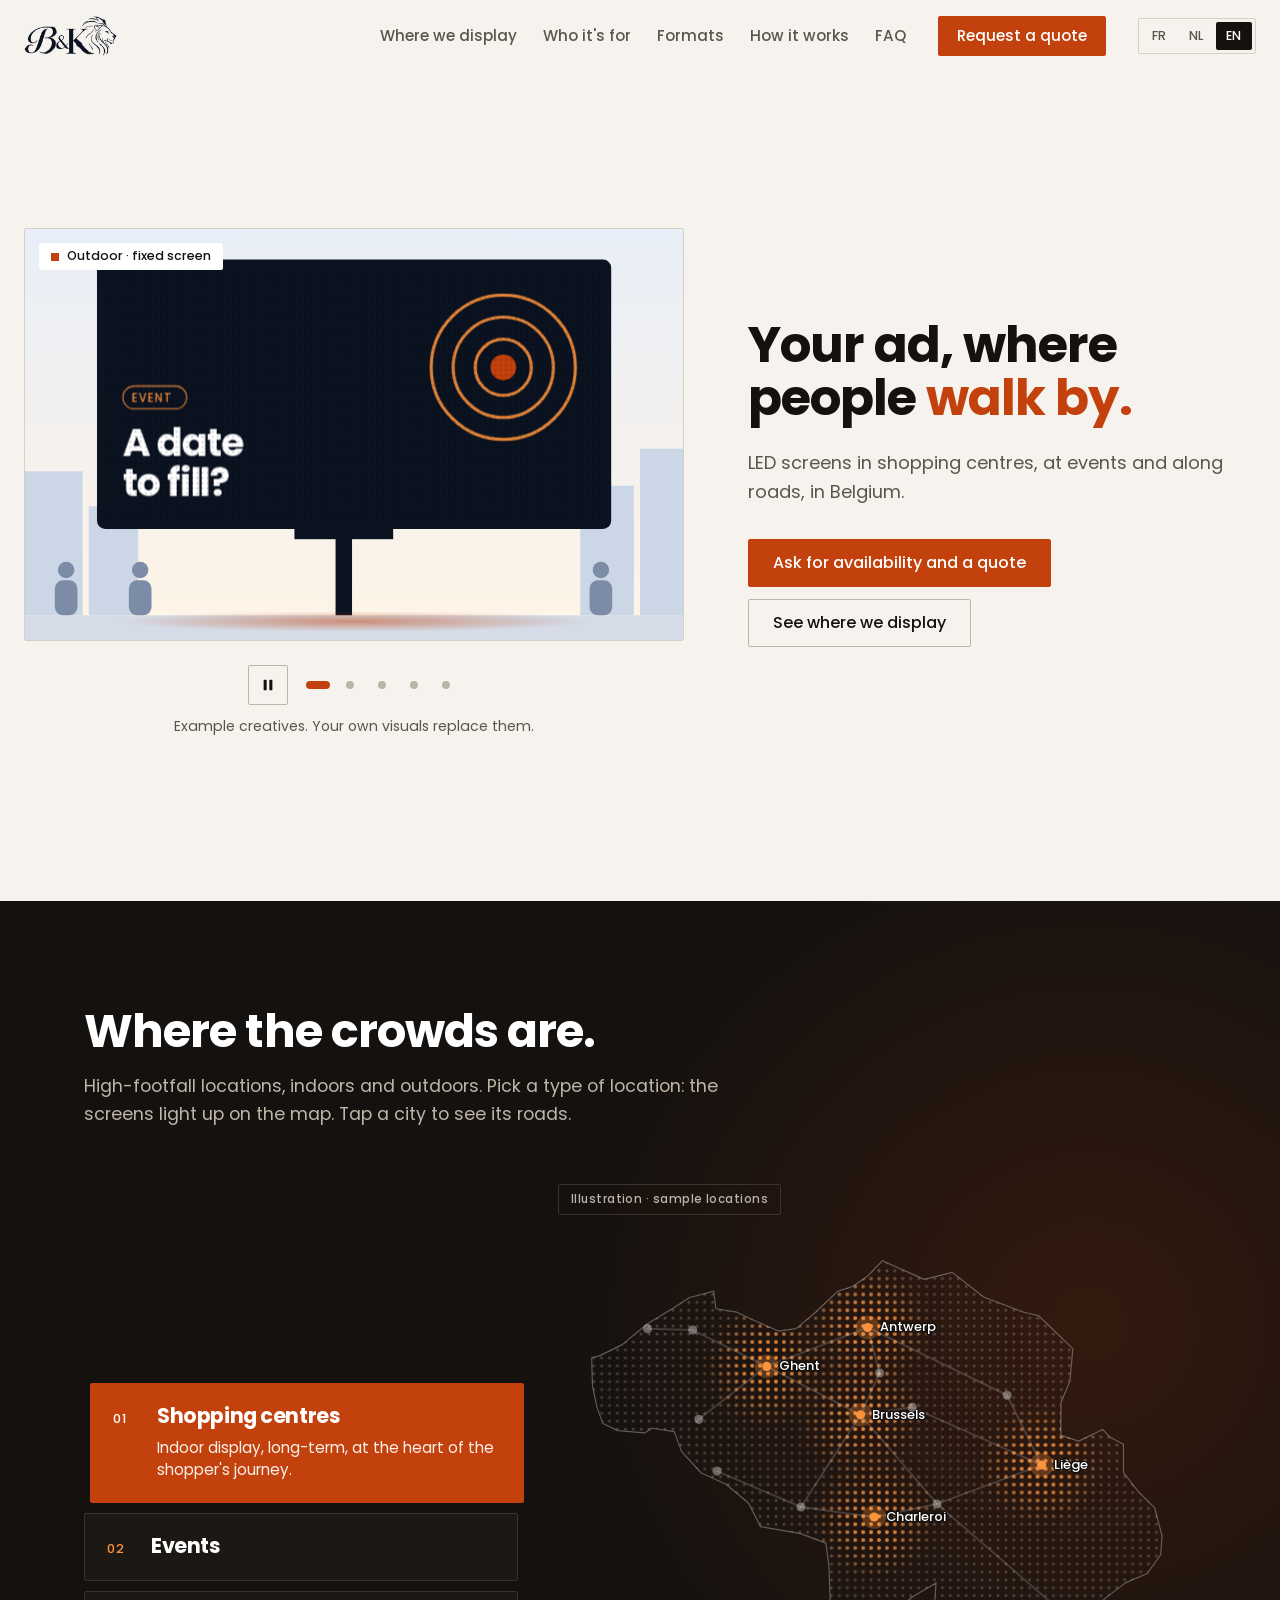
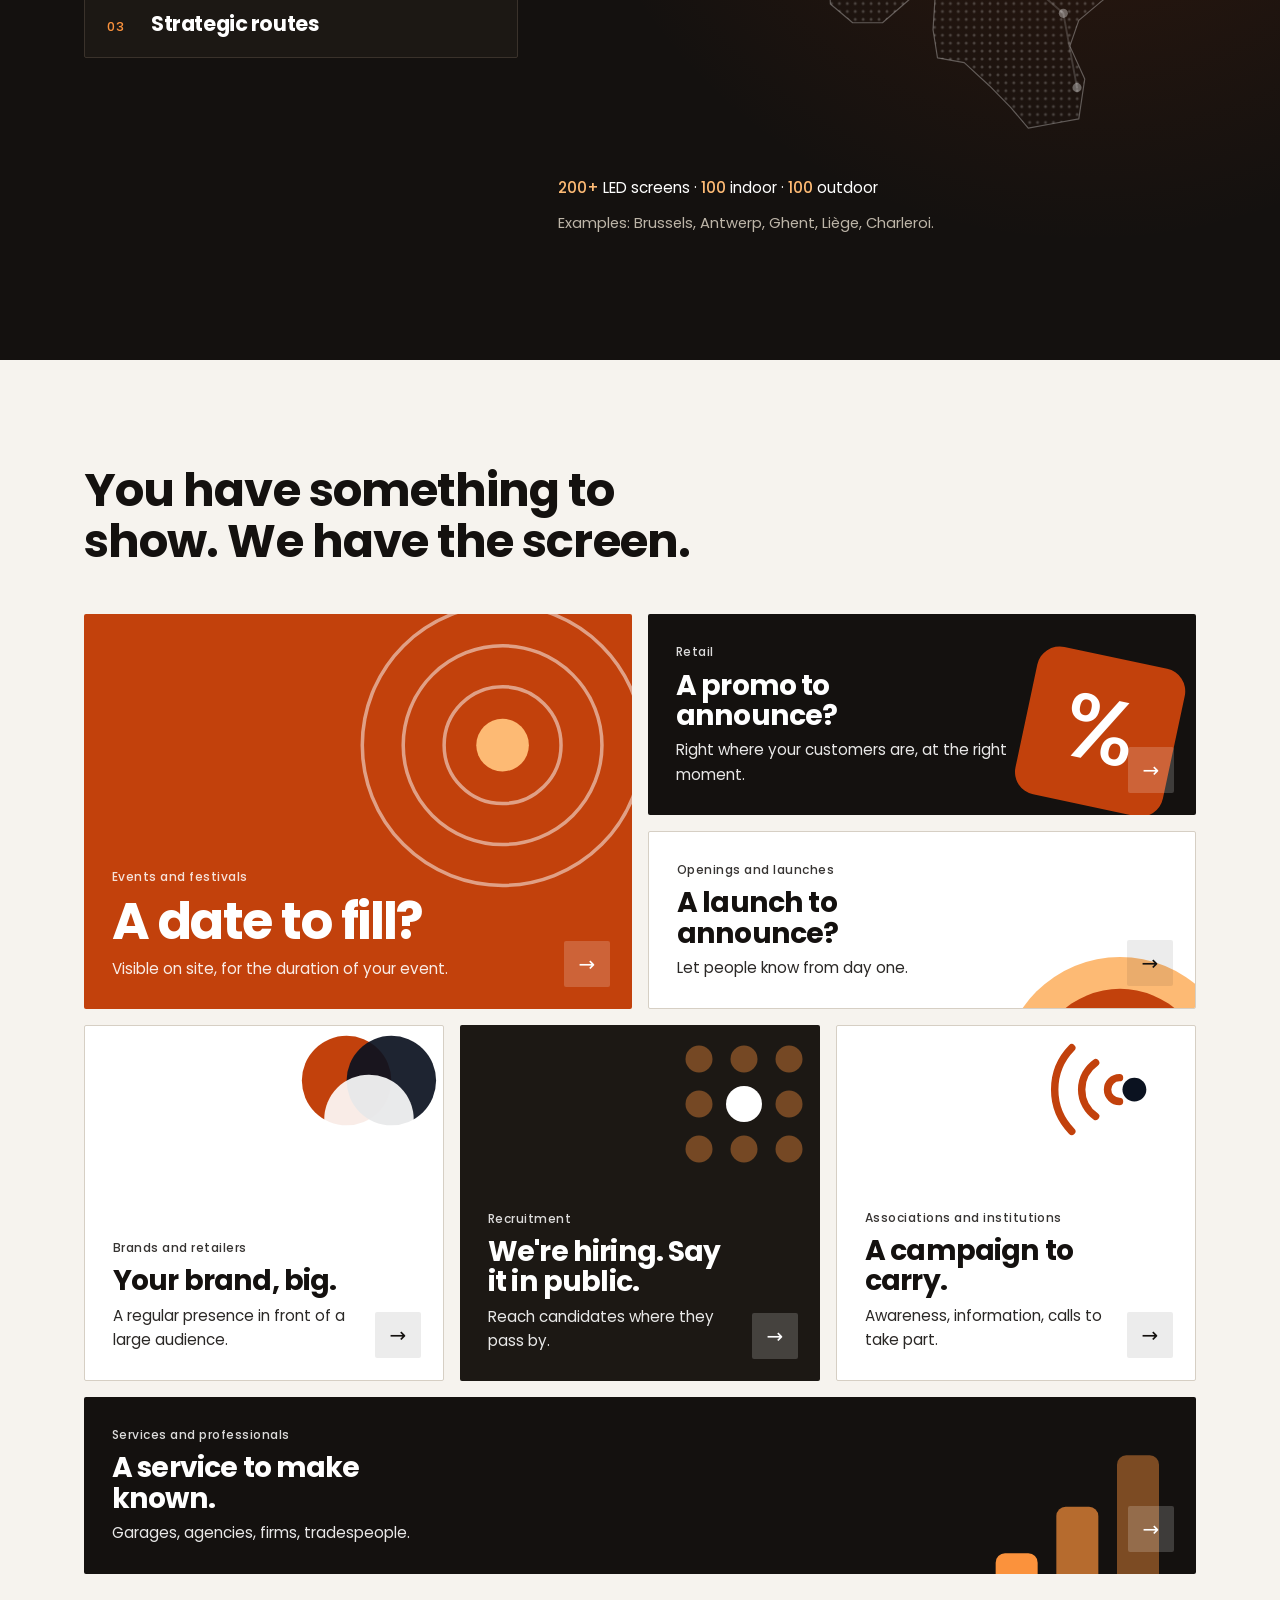
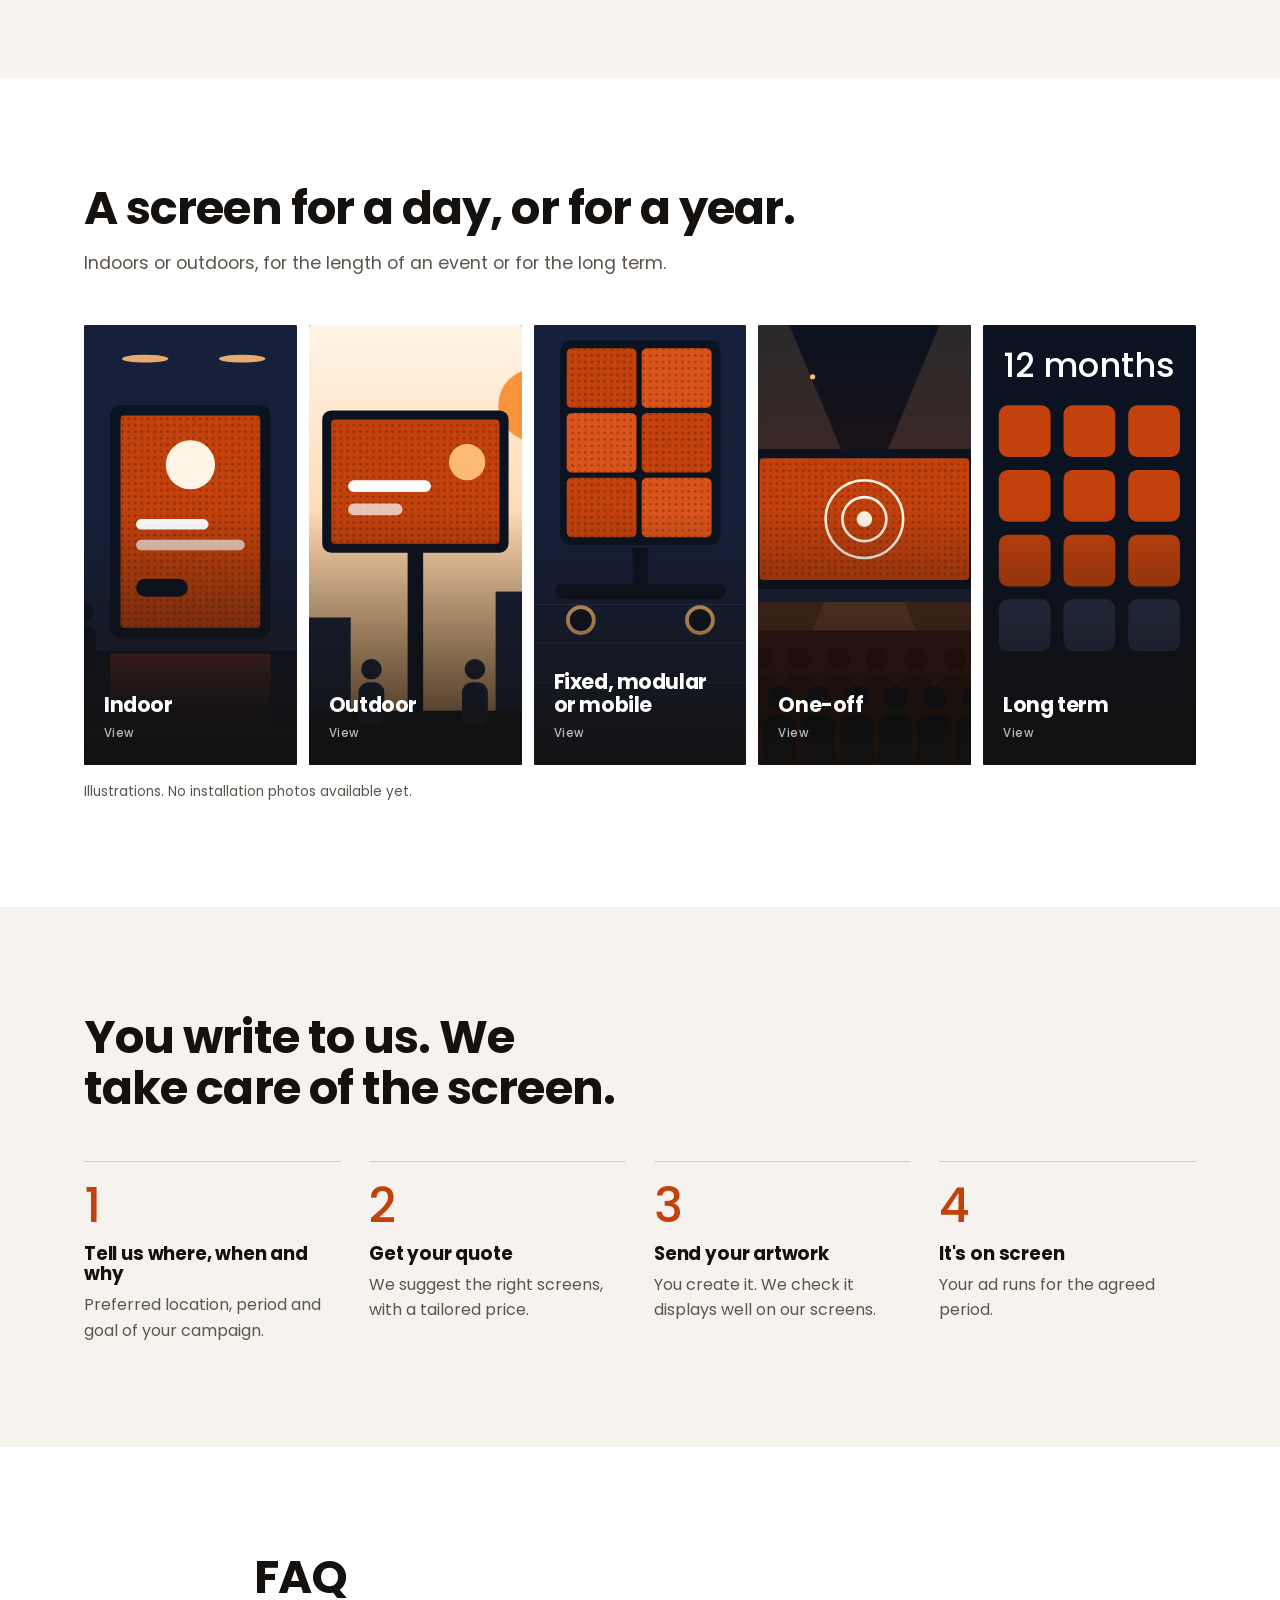
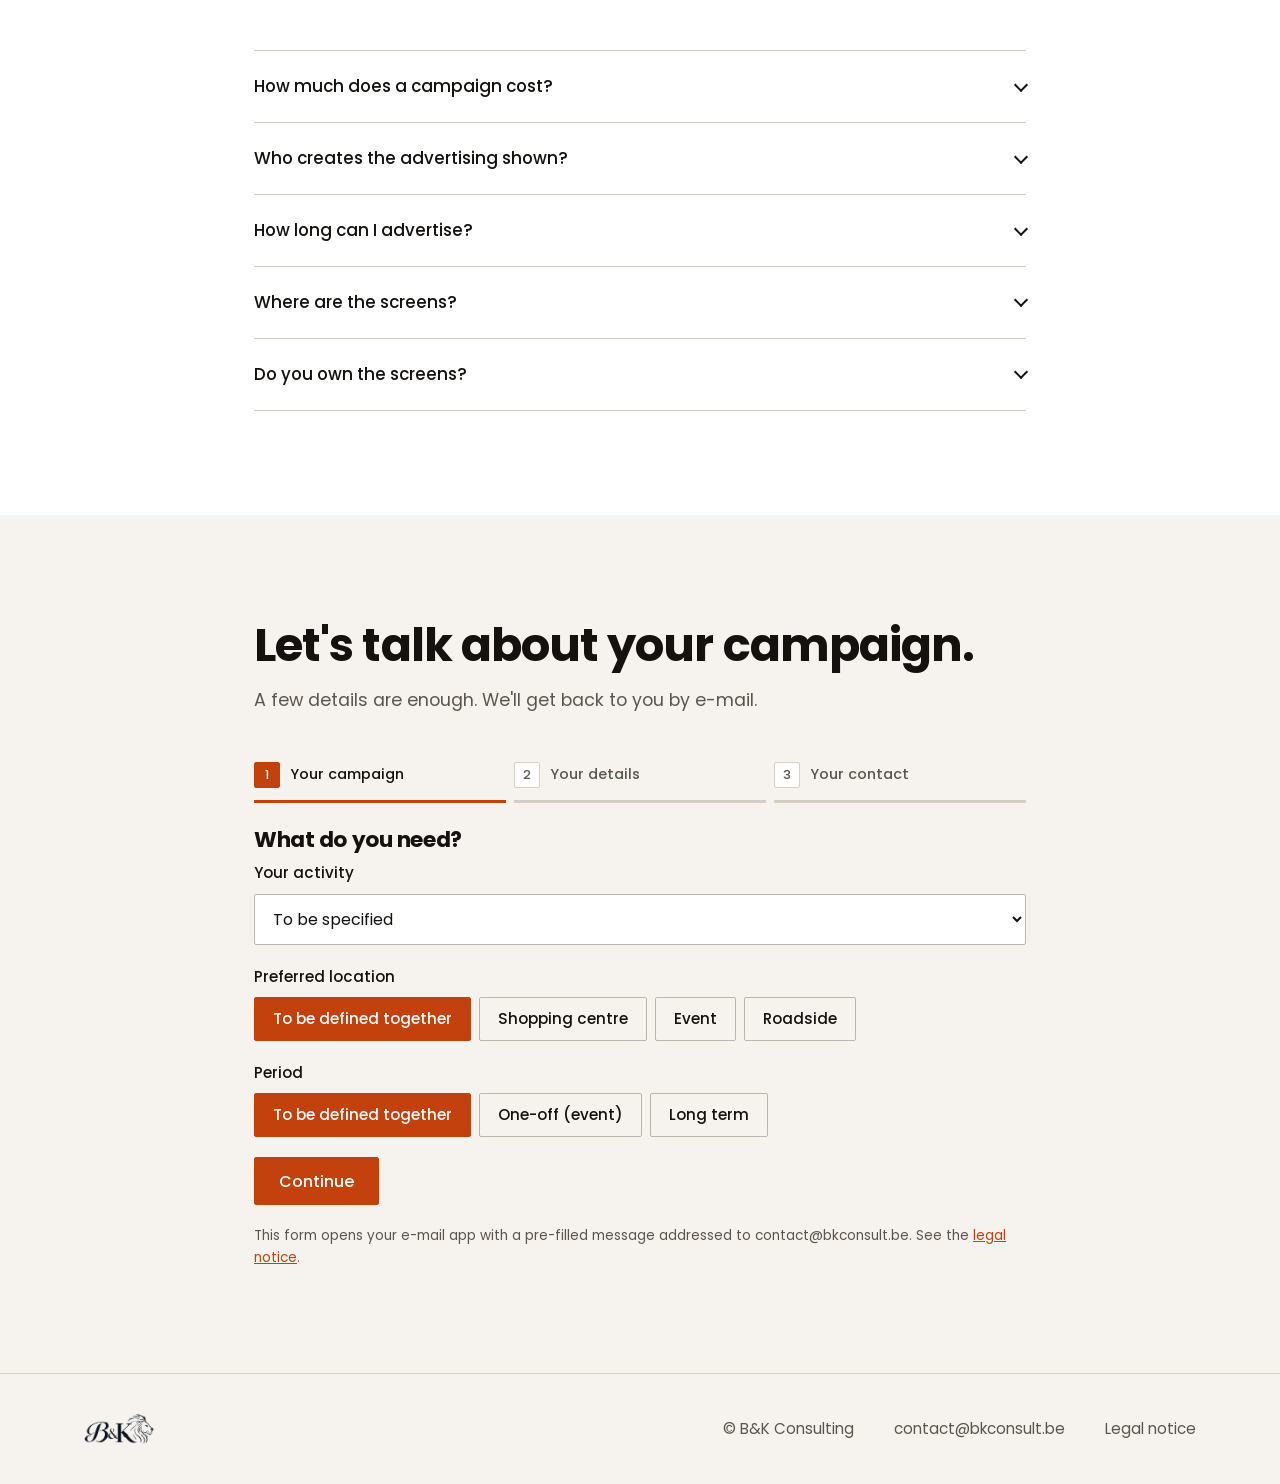
==== commit 96b17a96: "Carte interactive, angles arrondis" ====
--- a/en/index.html
+++ b/en/index.html
@@ -81,7 +81,7 @@
         <div class="places__head">
           <p class="kicker kicker--led">Locations</p>
           <h2 id="t-lieux">Where the crowds are.</h2>
-          <p class="places__lead">High-footfall locations, indoors and outdoors. Pick a type of location: the screens light up on the map.</p>
+          <p class="places__lead">High-footfall locations, indoors and outdoors. Pick a type of location: the screens light up on the map. Tap a city to see its roads.</p>
         </div>
         <div class="places__grid">
           <div class="types" role="group" aria-label="Types of locations">
@@ -91,7 +91,7 @@
           </div>
           <figure class="map">
             <span class="map__badge">Illustration · sample locations</span>
-            <svg class="map__svg" viewBox="0 0 644 540" role="img" aria-label="Illustrative map of Belgium with sample locations" focusable="false"><defs><clipPath id="be"><path d="M34.0,132.1 L42.3,129.8 L64.8,118.7 L90.3,97.6 L117.3,81.3 L132.3,71.4 L157.1,64.7 L159.3,82.5 L180.4,86.0 L195.4,93.1 L222.4,105.0 L240.4,102.6 L259.9,86.0 L282.4,64.7 L297.4,60.0 L312.5,49.4 L327.5,34.0 L369.5,52.9 L398.0,45.8 L429.5,70.7 L470.1,86.0 L485.1,89.6 L519.6,122.7 L516.6,155.8 L507.6,177.1 L507.6,210.2 L525.6,216.1 L549.6,204.3 L557.1,212.1 L570.7,219.2 L570.7,248.0 L585.7,267.0 L602.2,283.5 L609.7,311.9 L608.2,330.8 L594.7,349.7 L572.2,359.4 L548.1,378.1 L525.6,397.0 L516.6,423.0 L531.6,456.2 L525.6,496.4 L500.1,501.1 L474.6,505.8 L456.6,484.5 L435.6,463.2 L410.0,439.6 L383.0,434.9 L378.5,406.5 L381.5,359.2 L357.5,373.4 L327.5,399.4 L297.4,399.4 L274.9,380.5 L273.4,342.6 L270.4,319.0 L244.9,309.5 L204.4,302.4 L192.4,278.8 L169.9,259.9 L144.3,248.0 L124.8,226.7 L117.3,206.6 L94.8,203.1 L87.3,207.8 L60.3,205.5 L45.3,198.4 L39.3,181.8 L34.8,160.5Z"/></clipPath><pattern id="dotsDim" width="8" height="8" patternUnits="userSpaceOnUse"><circle cx="4" cy="4" r="1.5" fill="#fff" fill-opacity=".2"/></pattern><pattern id="dotsHot" width="8" height="8" patternUnits="userSpaceOnUse"><circle cx="4" cy="4" r="2" fill="#FB923C"/></pattern><radialGradient id="halo"><stop offset="0" stop-color="#fff"/><stop offset=".45" stop-color="#fff" stop-opacity=".7"/><stop offset="1" stop-color="#fff" stop-opacity="0"/></radialGradient><mask id="litmask" maskUnits="userSpaceOnUse" x="0" y="0" width="644" height="540"><circle class="lit" data-types="cc axe" cx="305.3" cy="189.6" r="64" fill="url(#halo)"/><circle class="lit" data-types="cc axe" cx="312.5" cy="101.4" r="64" fill="url(#halo)"/><circle class="lit" data-types="cc axe" cx="210.7" cy="140.7" r="64" fill="url(#halo)"/><circle class="lit" data-types="cc event axe" cx="488.1" cy="240.2" r="64" fill="url(#halo)"/><circle class="lit" data-types="cc axe" cx="319.1" cy="292.7" r="64" fill="url(#halo)"/><circle class="lit" data-types="event axe" cx="382.6" cy="279.5" r="64" fill="url(#halo)"/><circle class="lit" data-types="axe" cx="245.2" cy="282.6" r="64" fill="url(#halo)"/><circle class="lit" data-types="event axe" cx="135.9" cy="104.0" r="64" fill="url(#halo)"/><circle class="lit" data-types="axe" cx="453.3" cy="169.8" r="64" fill="url(#halo)"/><circle class="lit" data-types="axe" cx="357.5" cy="182.0" r="64" fill="url(#halo)"/><circle class="lit" data-types="axe" cx="160.5" cy="246.4" r="64" fill="url(#halo)"/><circle class="lit" data-types="axe" cx="324.5" cy="147.3" r="64" fill="url(#halo)"/><circle class="lit" data-types="axe" cx="142.1" cy="194.1" r="64" fill="url(#halo)"/><circle class="lit" data-types="axe" cx="523.8" cy="464.9" r="64" fill="url(#halo)"/><circle class="lit" data-types="event axe" cx="510.0" cy="389.9" r="64" fill="url(#halo)"/><circle class="lit" data-types="event axe" cx="90.3" cy="102.6" r="64" fill="url(#halo)"/></mask></defs><rect width="644" height="540" fill="url(#dotsDim)" clip-path="url(#be)"/><g clip-path="url(#be)"><rect width="644" height="540" fill="url(#dotsHot)" mask="url(#litmask)"/></g><path class="map__edge" d="M34.0,132.1 L42.3,129.8 L64.8,118.7 L90.3,97.6 L117.3,81.3 L132.3,71.4 L157.1,64.7 L159.3,82.5 L180.4,86.0 L195.4,93.1 L222.4,105.0 L240.4,102.6 L259.9,86.0 L282.4,64.7 L297.4,60.0 L312.5,49.4 L327.5,34.0 L369.5,52.9 L398.0,45.8 L429.5,70.7 L470.1,86.0 L485.1,89.6 L519.6,122.7 L516.6,155.8 L507.6,177.1 L507.6,210.2 L525.6,216.1 L549.6,204.3 L557.1,212.1 L570.7,219.2 L570.7,248.0 L585.7,267.0 L602.2,283.5 L609.7,311.9 L608.2,330.8 L594.7,349.7 L572.2,359.4 L548.1,378.1 L525.6,397.0 L516.6,423.0 L531.6,456.2 L525.6,496.4 L500.1,501.1 L474.6,505.8 L456.6,484.5 L435.6,463.2 L410.0,439.6 L383.0,434.9 L378.5,406.5 L381.5,359.2 L357.5,373.4 L327.5,399.4 L297.4,399.4 L274.9,380.5 L273.4,342.6 L270.4,319.0 L244.9,309.5 L204.4,302.4 L192.4,278.8 L169.9,259.9 L144.3,248.0 L124.8,226.7 L117.3,206.6 L94.8,203.1 L87.3,207.8 L60.3,205.5 L45.3,198.4 L39.3,181.8 L34.8,160.5Z"/><polyline class="road" data-types="axe" data-name="E40" points="90.3,102.6 135.9,104.0 210.7,140.7 305.3,189.6 357.5,182.0 488.1,240.2"/><g class="road__tag" data-types="axe" transform="translate(173.3 122.3)"><rect x="-22" y="-11" width="44" height="22" rx="11"/><text y="5" text-anchor="middle">E40</text></g><polyline class="road" data-types="axe" data-name="E19" points="312.5,101.4 324.5,147.3 305.3,189.6 245.2,282.6"/><g class="road__tag" data-types="axe" transform="translate(314.9 168.4)"><rect x="-22" y="-11" width="44" height="22" rx="11"/><text y="5" text-anchor="middle">E19</text></g><polyline class="road" data-types="axe" data-name="E411" points="305.3,189.6 382.6,279.5 510.0,389.9 523.8,464.9"/><g class="road__tag" data-types="axe" transform="translate(446.3 334.7)"><rect x="-22" y="-11" width="44" height="22" rx="11"/><text y="5" text-anchor="middle">E411</text></g><polyline class="road" data-types="axe" data-name="E42" points="160.5,246.4 245.2,282.6 319.1,292.7 382.6,279.5 488.1,240.2"/><g class="road__tag" data-types="axe" transform="translate(350.9 266.1)"><rect x="-22" y="-11" width="44" height="22" rx="11"/><text y="5" text-anchor="middle">E42</text></g><polyline class="road" data-types="axe" data-name="E313" points="312.5,101.4 453.3,169.8 488.1,240.2"/><g class="road__tag" data-types="axe" transform="translate(470.7 205.0)"><rect x="-22" y="-11" width="44" height="22" rx="11"/><text y="5" text-anchor="middle">E313</text></g><polyline class="road" data-types="axe" data-name="E17" points="312.5,101.4 210.7,140.7 142.1,194.1"/><g class="road__tag" data-types="axe" transform="translate(176.4 167.4)"><rect x="-22" y="-11" width="44" height="22" rx="11"/><text y="5" text-anchor="middle">E17</text></g><g class="pin" data-types="cc axe" transform="translate(305.3 189.6)"><circle class="pin__ring" r="12"/><circle class="pin__dot" r="4.6"/><text class="pin__label" x="12" y="4">Brussels</text></g><g class="pin" data-types="cc axe" transform="translate(312.5 101.4)"><circle class="pin__ring" r="12"/><circle class="pin__dot" r="4.6"/><text class="pin__label" x="12" y="4">Antwerp</text></g><g class="pin" data-types="cc axe" transform="translate(210.7 140.7)"><circle class="pin__ring" r="12"/><circle class="pin__dot" r="4.6"/><text class="pin__label" x="12" y="4">Ghent</text></g><g class="pin" data-types="cc event axe" transform="translate(488.1 240.2)"><circle class="pin__ring" r="12"/><circle class="pin__dot" r="4.6"/><text class="pin__label" x="12" y="4">Liège</text></g><g class="pin" data-types="cc axe" transform="translate(319.1 292.7)"><circle class="pin__ring" r="12"/><circle class="pin__dot" r="4.6"/><text class="pin__label" x="12" y="4">Charleroi</text></g><g class="pin" data-types="event axe" transform="translate(382.6 279.5)"><circle class="pin__ring" r="12"/><circle class="pin__dot" r="4.6"/><text class="pin__label" x="12" y="4">Namur</text></g><g class="pin" data-types="axe" transform="translate(245.2 282.6)"><circle class="pin__ring" r="12"/><circle class="pin__dot" r="4.6"/><text class="pin__label" x="12" y="4">Mons</text></g><g class="pin" data-types="event axe" transform="translate(135.9 104.0)"><circle class="pin__ring" r="12"/><circle class="pin__dot" r="4.6"/><text class="pin__label" x="12" y="4">Bruges</text></g><g class="pin pin--minor" data-types="axe" transform="translate(453.3 169.8)"><circle class="pin__ring" r="12"/><circle class="pin__dot" r="4.6"/><text class="pin__label" x="-12" y="4" text-anchor="end">Hasselt</text></g><g class="pin pin--minor" data-types="axe" transform="translate(357.5 182.0)"><circle class="pin__ring" r="12"/><circle class="pin__dot" r="4.6"/><text class="pin__label" x="12" y="4">Leuven</text></g><g class="pin" data-types="axe" transform="translate(160.5 246.4)"><circle class="pin__ring" r="12"/><circle class="pin__dot" r="4.6"/><text class="pin__label" x="12" y="4">Tournai</text></g><g class="pin pin--minor" data-types="axe" transform="translate(324.5 147.3)"><circle class="pin__ring" r="12"/><circle class="pin__dot" r="4.6"/><text class="pin__label" x="12" y="4">Mechelen</text></g><g class="pin" data-types="axe" transform="translate(142.1 194.1)"><circle class="pin__ring" r="12"/><circle class="pin__dot" r="4.6"/><text class="pin__label" x="12" y="4">Kortrijk</text></g><g class="pin" data-types="axe" transform="translate(523.8 464.9)"><circle class="pin__ring" r="12"/><circle class="pin__dot" r="4.6"/><text class="pin__label" x="-12" y="4" text-anchor="end">Arlon</text></g><g class="pin" data-types="event axe" transform="translate(510.0 389.9)"><circle class="pin__ring" r="12"/><circle class="pin__dot" r="4.6"/><text class="pin__label" x="-12" y="4" text-anchor="end">Bastogne</text></g><g class="pin" data-types="event axe" transform="translate(90.3 102.6)"><circle class="pin__ring" r="12"/><circle class="pin__dot" r="4.6"/><text class="pin__label" x="0" y="-16" text-anchor="middle">Ostend</text></g></svg>
+            <svg class="map__svg" viewBox="0 0 644 540" role="img" aria-label="Illustrative map of Belgium with sample locations" focusable="false"><defs><clipPath id="be"><path d="M34.0,132.1 L42.3,129.8 L64.8,118.7 L90.3,97.6 L117.3,81.3 L132.3,71.4 L157.1,64.7 L159.3,82.5 L180.4,86.0 L195.4,93.1 L222.4,105.0 L240.4,102.6 L259.9,86.0 L282.4,64.7 L297.4,60.0 L312.5,49.4 L327.5,34.0 L369.5,52.9 L398.0,45.8 L429.5,70.7 L470.1,86.0 L485.1,89.6 L519.6,122.7 L516.6,155.8 L507.6,177.1 L507.6,210.2 L525.6,216.1 L549.6,204.3 L557.1,212.1 L570.7,219.2 L570.7,248.0 L585.7,267.0 L602.2,283.5 L609.7,311.9 L608.2,330.8 L594.7,349.7 L572.2,359.4 L548.1,378.1 L525.6,397.0 L516.6,423.0 L531.6,456.2 L525.6,496.4 L500.1,501.1 L474.6,505.8 L456.6,484.5 L435.6,463.2 L410.0,439.6 L383.0,434.9 L378.5,406.5 L381.5,359.2 L357.5,373.4 L327.5,399.4 L297.4,399.4 L274.9,380.5 L273.4,342.6 L270.4,319.0 L244.9,309.5 L204.4,302.4 L192.4,278.8 L169.9,259.9 L144.3,248.0 L124.8,226.7 L117.3,206.6 L94.8,203.1 L87.3,207.8 L60.3,205.5 L45.3,198.4 L39.3,181.8 L34.8,160.5Z"/></clipPath><pattern id="dotsDim" width="8" height="8" patternUnits="userSpaceOnUse"><circle cx="4" cy="4" r="1.5" fill="#fff" fill-opacity=".2"/></pattern><pattern id="dotsHot" width="8" height="8" patternUnits="userSpaceOnUse"><circle cx="4" cy="4" r="2" fill="#FB923C"/></pattern><radialGradient id="halo"><stop offset="0" stop-color="#fff"/><stop offset=".45" stop-color="#fff" stop-opacity=".7"/><stop offset="1" stop-color="#fff" stop-opacity="0"/></radialGradient><mask id="litmask" maskUnits="userSpaceOnUse" x="0" y="0" width="644" height="540"><circle class="lit" data-types="cc axe" cx="305.3" cy="189.6" r="64" fill="url(#halo)"/><circle class="lit" data-types="cc axe" cx="312.5" cy="101.4" r="64" fill="url(#halo)"/><circle class="lit" data-types="cc axe" cx="210.7" cy="140.7" r="64" fill="url(#halo)"/><circle class="lit" data-types="cc event axe" cx="488.1" cy="240.2" r="64" fill="url(#halo)"/><circle class="lit" data-types="cc axe" cx="319.1" cy="292.7" r="64" fill="url(#halo)"/><circle class="lit" data-types="event axe" cx="382.6" cy="279.5" r="64" fill="url(#halo)"/><circle class="lit" data-types="axe" cx="245.2" cy="282.6" r="64" fill="url(#halo)"/><circle class="lit" data-types="event axe" cx="135.9" cy="104.0" r="64" fill="url(#halo)"/><circle class="lit" data-types="axe" cx="453.3" cy="169.8" r="64" fill="url(#halo)"/><circle class="lit" data-types="axe" cx="357.5" cy="182.0" r="64" fill="url(#halo)"/><circle class="lit" data-types="axe" cx="160.5" cy="246.4" r="64" fill="url(#halo)"/><circle class="lit" data-types="axe" cx="324.5" cy="147.3" r="64" fill="url(#halo)"/><circle class="lit" data-types="axe" cx="142.1" cy="194.1" r="64" fill="url(#halo)"/><circle class="lit" data-types="axe" cx="523.8" cy="464.9" r="64" fill="url(#halo)"/><circle class="lit" data-types="event axe" cx="510.0" cy="389.9" r="64" fill="url(#halo)"/><circle class="lit" data-types="event axe" cx="90.3" cy="102.6" r="64" fill="url(#halo)"/></mask><mask id="curmask" maskUnits="userSpaceOnUse" x="0" y="0" width="644" height="540"><circle class="cursor" cx="-200" cy="-200" r="62" fill="url(#halo)"/></mask></defs><rect width="644" height="540" fill="url(#dotsDim)" clip-path="url(#be)"/><g clip-path="url(#be)"><rect width="644" height="540" fill="url(#dotsHot)" mask="url(#litmask)"/><rect class="cursor-dots" width="644" height="540" fill="url(#dotsHot)" mask="url(#curmask)"/></g><path class="map__edge" d="M34.0,132.1 L42.3,129.8 L64.8,118.7 L90.3,97.6 L117.3,81.3 L132.3,71.4 L157.1,64.7 L159.3,82.5 L180.4,86.0 L195.4,93.1 L222.4,105.0 L240.4,102.6 L259.9,86.0 L282.4,64.7 L297.4,60.0 L312.5,49.4 L327.5,34.0 L369.5,52.9 L398.0,45.8 L429.5,70.7 L470.1,86.0 L485.1,89.6 L519.6,122.7 L516.6,155.8 L507.6,177.1 L507.6,210.2 L525.6,216.1 L549.6,204.3 L557.1,212.1 L570.7,219.2 L570.7,248.0 L585.7,267.0 L602.2,283.5 L609.7,311.9 L608.2,330.8 L594.7,349.7 L572.2,359.4 L548.1,378.1 L525.6,397.0 L516.6,423.0 L531.6,456.2 L525.6,496.4 L500.1,501.1 L474.6,505.8 L456.6,484.5 L435.6,463.2 L410.0,439.6 L383.0,434.9 L378.5,406.5 L381.5,359.2 L357.5,373.4 L327.5,399.4 L297.4,399.4 L274.9,380.5 L273.4,342.6 L270.4,319.0 L244.9,309.5 L204.4,302.4 L192.4,278.8 L169.9,259.9 L144.3,248.0 L124.8,226.7 L117.3,206.6 L94.8,203.1 L87.3,207.8 L60.3,205.5 L45.3,198.4 L39.3,181.8 L34.8,160.5Z"/><polyline class="road" data-types="axe" data-name="E40" data-cities="Ostende,Bruges,Gand,Bruxelles,Louvain,Liège" points="90.3,102.6 135.9,104.0 210.7,140.7 305.3,189.6 357.5,182.0 488.1,240.2"/><g class="road__tag" data-types="axe" data-name="E40" transform="translate(173.3 122.3)"><rect x="-22" y="-11" width="44" height="22" rx="11"/><text y="5" text-anchor="middle">E40</text></g><polyline class="road" data-types="axe" data-name="E19" data-cities="Anvers,Malines,Bruxelles,Mons" points="312.5,101.4 324.5,147.3 305.3,189.6 245.2,282.6"/><g class="road__tag" data-types="axe" data-name="E19" transform="translate(314.9 168.4)"><rect x="-22" y="-11" width="44" height="22" rx="11"/><text y="5" text-anchor="middle">E19</text></g><polyline class="road" data-types="axe" data-name="E411" data-cities="Bruxelles,Namur,Bastogne,Arlon" points="305.3,189.6 382.6,279.5 510.0,389.9 523.8,464.9"/><g class="road__tag" data-types="axe" data-name="E411" transform="translate(446.3 334.7)"><rect x="-22" y="-11" width="44" height="22" rx="11"/><text y="5" text-anchor="middle">E411</text></g><polyline class="road" data-types="axe" data-name="E42" data-cities="Tournai,Mons,Charleroi,Namur,Liège" points="160.5,246.4 245.2,282.6 319.1,292.7 382.6,279.5 488.1,240.2"/><g class="road__tag" data-types="axe" data-name="E42" transform="translate(350.9 266.1)"><rect x="-22" y="-11" width="44" height="22" rx="11"/><text y="5" text-anchor="middle">E42</text></g><polyline class="road" data-types="axe" data-name="E313" data-cities="Anvers,Hasselt,Liège" points="312.5,101.4 453.3,169.8 488.1,240.2"/><g class="road__tag" data-types="axe" data-name="E313" transform="translate(470.7 205.0)"><rect x="-22" y="-11" width="44" height="22" rx="11"/><text y="5" text-anchor="middle">E313</text></g><polyline class="road" data-types="axe" data-name="E17" data-cities="Anvers,Gand,Courtrai" points="312.5,101.4 210.7,140.7 142.1,194.1"/><g class="road__tag" data-types="axe" data-name="E17" transform="translate(176.4 167.4)"><rect x="-22" y="-11" width="44" height="22" rx="11"/><text y="5" text-anchor="middle">E17</text></g><g class="pin" data-types="cc axe" data-city="Bruxelles" tabindex="0" role="button" aria-label="Brussels" transform="translate(305.3 189.6)"><circle class="pin__hit" r="18"/><circle class="pin__ring" r="12"/><circle class="pin__dot" r="4.6"/><text class="pin__label" x="12" y="4">Brussels</text></g><g class="pin" data-types="cc axe" data-city="Anvers" tabindex="0" role="button" aria-label="Antwerp" transform="translate(312.5 101.4)"><circle class="pin__hit" r="18"/><circle class="pin__ring" r="12"/><circle class="pin__dot" r="4.6"/><text class="pin__label" x="12" y="4">Antwerp</text></g><g class="pin" data-types="cc axe" data-city="Gand" tabindex="0" role="button" aria-label="Ghent" transform="translate(210.7 140.7)"><circle class="pin__hit" r="18"/><circle class="pin__ring" r="12"/><circle class="pin__dot" r="4.6"/><text class="pin__label" x="12" y="4">Ghent</text></g><g class="pin" data-types="cc event axe" data-city="Liège" tabindex="0" role="button" aria-label="Liège" transform="translate(488.1 240.2)"><circle class="pin__hit" r="18"/><circle class="pin__ring" r="12"/><circle class="pin__dot" r="4.6"/><text class="pin__label" x="12" y="4">Liège</text></g><g class="pin" data-types="cc axe" data-city="Charleroi" tabindex="0" role="button" aria-label="Charleroi" transform="translate(319.1 292.7)"><circle class="pin__hit" r="18"/><circle class="pin__ring" r="12"/><circle class="pin__dot" r="4.6"/><text class="pin__label" x="12" y="4">Charleroi</text></g><g class="pin" data-types="event axe" data-city="Namur" tabindex="0" role="button" aria-label="Namur" transform="translate(382.6 279.5)"><circle class="pin__hit" r="18"/><circle class="pin__ring" r="12"/><circle class="pin__dot" r="4.6"/><text class="pin__label" x="12" y="4">Namur</text></g><g class="pin" data-types="axe" data-city="Mons" tabindex="0" role="button" aria-label="Mons" transform="translate(245.2 282.6)"><circle class="pin__hit" r="18"/><circle class="pin__ring" r="12"/><circle class="pin__dot" r="4.6"/><text class="pin__label" x="12" y="4">Mons</text></g><g class="pin" data-types="event axe" data-city="Bruges" tabindex="0" role="button" aria-label="Bruges" transform="translate(135.9 104.0)"><circle class="pin__hit" r="18"/><circle class="pin__ring" r="12"/><circle class="pin__dot" r="4.6"/><text class="pin__label" x="12" y="4">Bruges</text></g><g class="pin pin--minor" data-types="axe" data-city="Hasselt" tabindex="0" role="button" aria-label="Hasselt" transform="translate(453.3 169.8)"><circle class="pin__hit" r="18"/><circle class="pin__ring" r="12"/><circle class="pin__dot" r="4.6"/><text class="pin__label" x="-12" y="4" text-anchor="end">Hasselt</text></g><g class="pin pin--minor" data-types="axe" data-city="Louvain" tabindex="0" role="button" aria-label="Leuven" transform="translate(357.5 182.0)"><circle class="pin__hit" r="18"/><circle class="pin__ring" r="12"/><circle class="pin__dot" r="4.6"/><text class="pin__label" x="12" y="4">Leuven</text></g><g class="pin" data-types="axe" data-city="Tournai" tabindex="0" role="button" aria-label="Tournai" transform="translate(160.5 246.4)"><circle class="pin__hit" r="18"/><circle class="pin__ring" r="12"/><circle class="pin__dot" r="4.6"/><text class="pin__label" x="12" y="4">Tournai</text></g><g class="pin pin--minor" data-types="axe" data-city="Malines" tabindex="0" role="button" aria-label="Mechelen" transform="translate(324.5 147.3)"><circle class="pin__hit" r="18"/><circle class="pin__ring" r="12"/><circle class="pin__dot" r="4.6"/><text class="pin__label" x="12" y="4">Mechelen</text></g><g class="pin" data-types="axe" data-city="Courtrai" tabindex="0" role="button" aria-label="Kortrijk" transform="translate(142.1 194.1)"><circle class="pin__hit" r="18"/><circle class="pin__ring" r="12"/><circle class="pin__dot" r="4.6"/><text class="pin__label" x="12" y="4">Kortrijk</text></g><g class="pin" data-types="axe" data-city="Arlon" tabindex="0" role="button" aria-label="Arlon" transform="translate(523.8 464.9)"><circle class="pin__hit" r="18"/><circle class="pin__ring" r="12"/><circle class="pin__dot" r="4.6"/><text class="pin__label" x="-12" y="4" text-anchor="end">Arlon</text></g><g class="pin" data-types="event axe" data-city="Bastogne" tabindex="0" role="button" aria-label="Bastogne" transform="translate(510.0 389.9)"><circle class="pin__hit" r="18"/><circle class="pin__ring" r="12"/><circle class="pin__dot" r="4.6"/><text class="pin__label" x="-12" y="4" text-anchor="end">Bastogne</text></g><g class="pin" data-types="event axe" data-city="Ostende" tabindex="0" role="button" aria-label="Ostend" transform="translate(90.3 102.6)"><circle class="pin__hit" r="18"/><circle class="pin__ring" r="12"/><circle class="pin__dot" r="4.6"/><text class="pin__label" x="0" y="-16" text-anchor="middle">Ostend</text></g></svg>
             <p class="map__stats"><strong>200+</strong> LED screens · <strong>100</strong> indoor · <strong>100</strong> outdoor</p>
             <figcaption class="map__cap" role="status" aria-live="polite"></figcaption>
           </figure>
@@ -254,7 +254,7 @@
     </div>
   </footer>
 
-  <script type="application/json" id="i18n">{"zone": "City or area", "start": "Preferred start", "step": "Step {n} of 3", "subject": "Quote request — ", "name": "Name", "email": "E-mail", "company": "Company", "profil": "Activity", "place": "Preferred location", "period": "Period", "tbd": "to be defined", "tbd2": "to be specified", "err_name": "Please enter your name.", "err_email": "Please enter a valid e-mail address.", "ok": "Your e-mail app will open with the pre-filled message.", "pause": "Pause the animation", "play": "Resume the animation", "cap_prefix": "Examples: "}</script>
+  <script type="application/json" id="i18n">{"zone": "City or area", "start": "Preferred start", "step": "Step {n} of 3", "subject": "Quote request — ", "name": "Name", "email": "E-mail", "company": "Company", "profil": "Activity", "place": "Preferred location", "period": "Period", "tbd": "to be defined", "tbd2": "to be specified", "err_name": "Please enter your name.", "err_email": "Please enter a valid e-mail address.", "ok": "Your e-mail app will open with the pre-filled message.", "pause": "Pause the animation", "play": "Resume the animation", "axes": "Roads: ", "cta_city": "Request a quote for {city}", "hint": "Tap a city to see its roads.", "cap_prefix": "Examples: ", "types": ["Shopping centres", "Events", "Strategic routes"]}</script>
   <script src="../js/main.js" defer></script>
 </body>
 </html>
--- a/css/styles.css
+++ b/css/styles.css
@@ -341,6 +341,24 @@
 .todo{border-radius:2px}
 @media (max-width:640px){.tv__stage{border-radius:2px}}
 
+/* Carte interactive */
+.map__svg{touch-action:pan-y}
+.pin{cursor:pointer;opacity:1}
+.pin__hit{fill:transparent}
+.pin__dot{transform-box:fill-box;transform-origin:center;transition:transform .2s,fill .3s,fill-opacity .3s}
+.pin:hover .pin__dot,.pin:focus-visible .pin__dot,.pin.is-picked .pin__dot{fill:var(--led);fill-opacity:1;transform:scale(1.5)}
+.pin:hover .pin__label,.pin:focus-visible .pin__label,.pin.is-picked .pin__label{opacity:1}
+.pin--minor:hover .pin__label,.pin--minor:focus-visible .pin__label,.pin--minor.is-picked .pin__label{display:block}
+.pin:focus{outline:none}
+.pin:focus-visible .pin__ring{opacity:1;fill:none;stroke:#fff;stroke-width:1.5}
+.pin.is-picked .pin__ring{opacity:1;animation:ping 2.2s ease-out infinite}
+.road.is-hot{stroke:var(--led);stroke-opacity:1;stroke-width:3.4;filter:drop-shadow(0 0 5px rgba(251,146,60,.85))}
+.road__tag.is-hot{opacity:1}
+.map__cap{min-height:3em}
+.map__cap strong{color:#fff;font-weight:700}
+.map__cap a{color:#fff;font-weight:500;text-underline-offset:3px;white-space:nowrap}
+.map__cap a:hover{color:var(--sun)}
+
 @media (max-width:1100px){
   .nav ul{gap:18px}
   .nav{gap:20px}
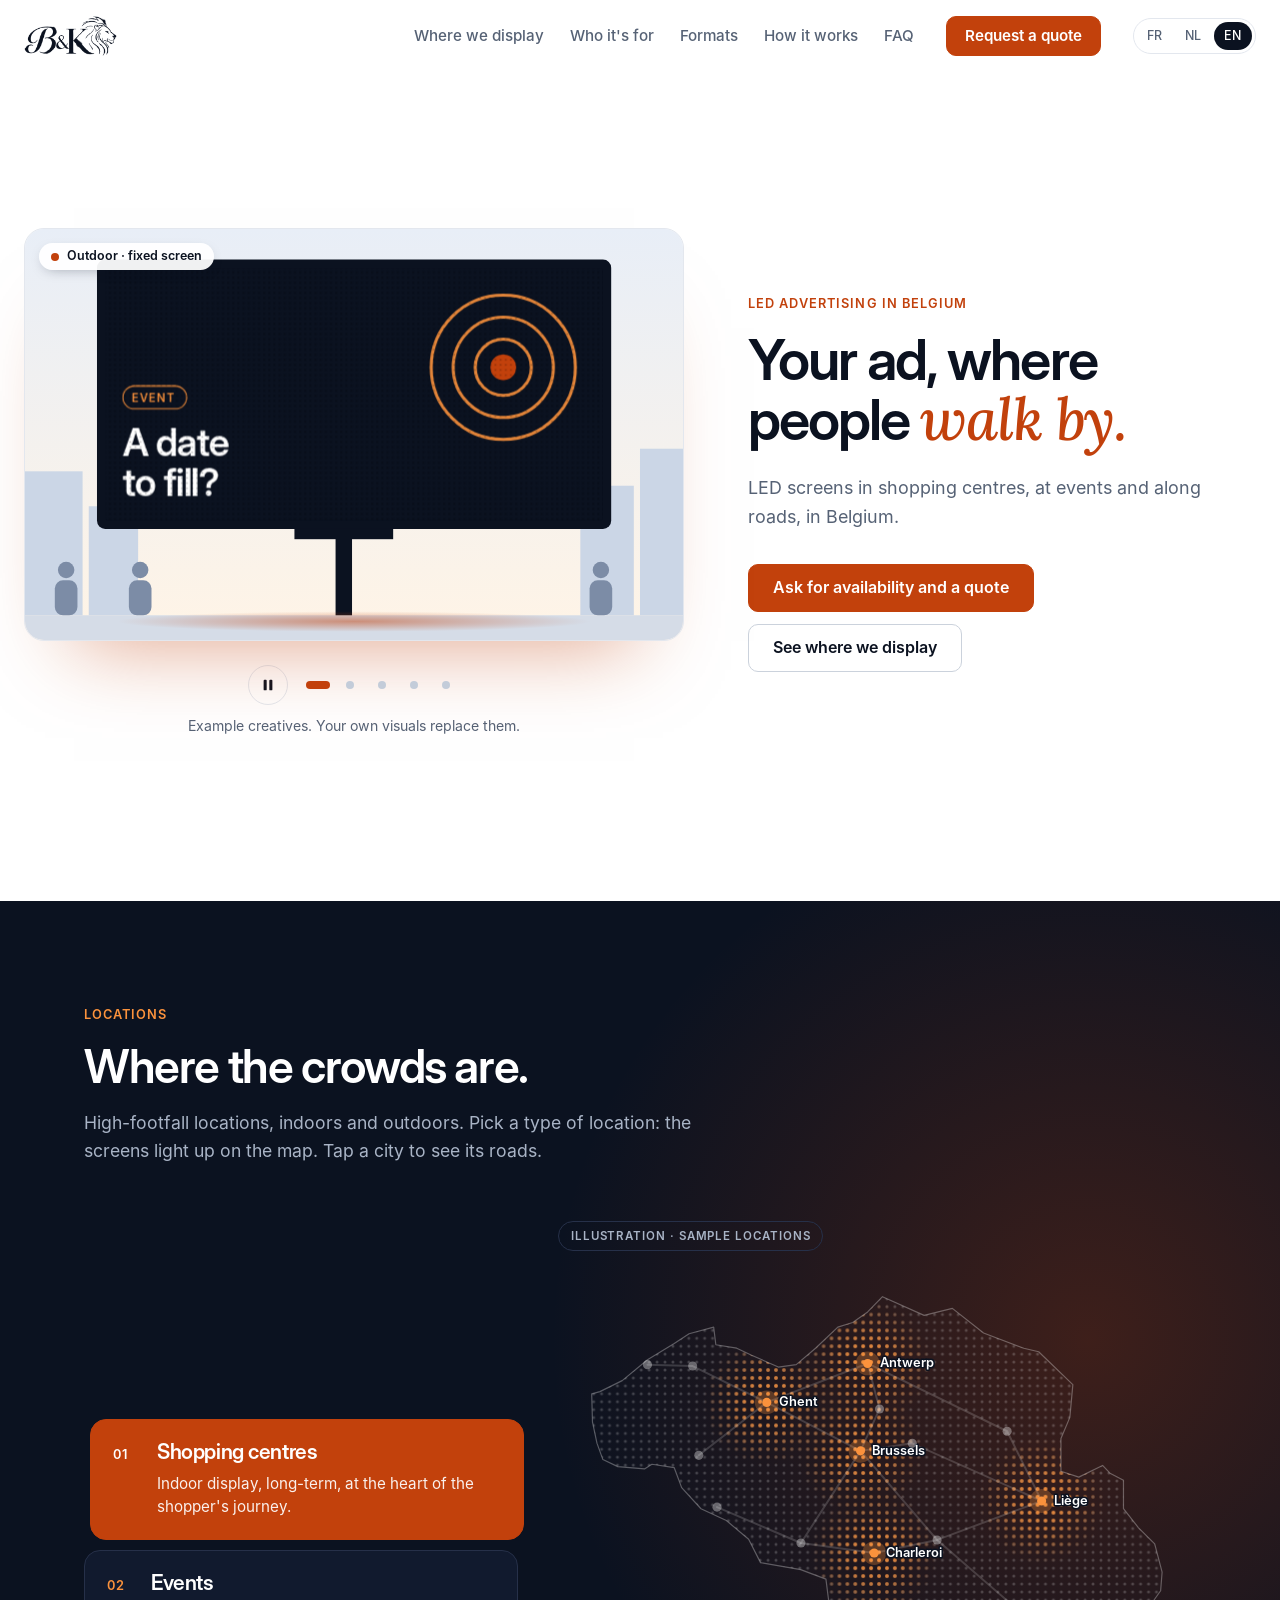
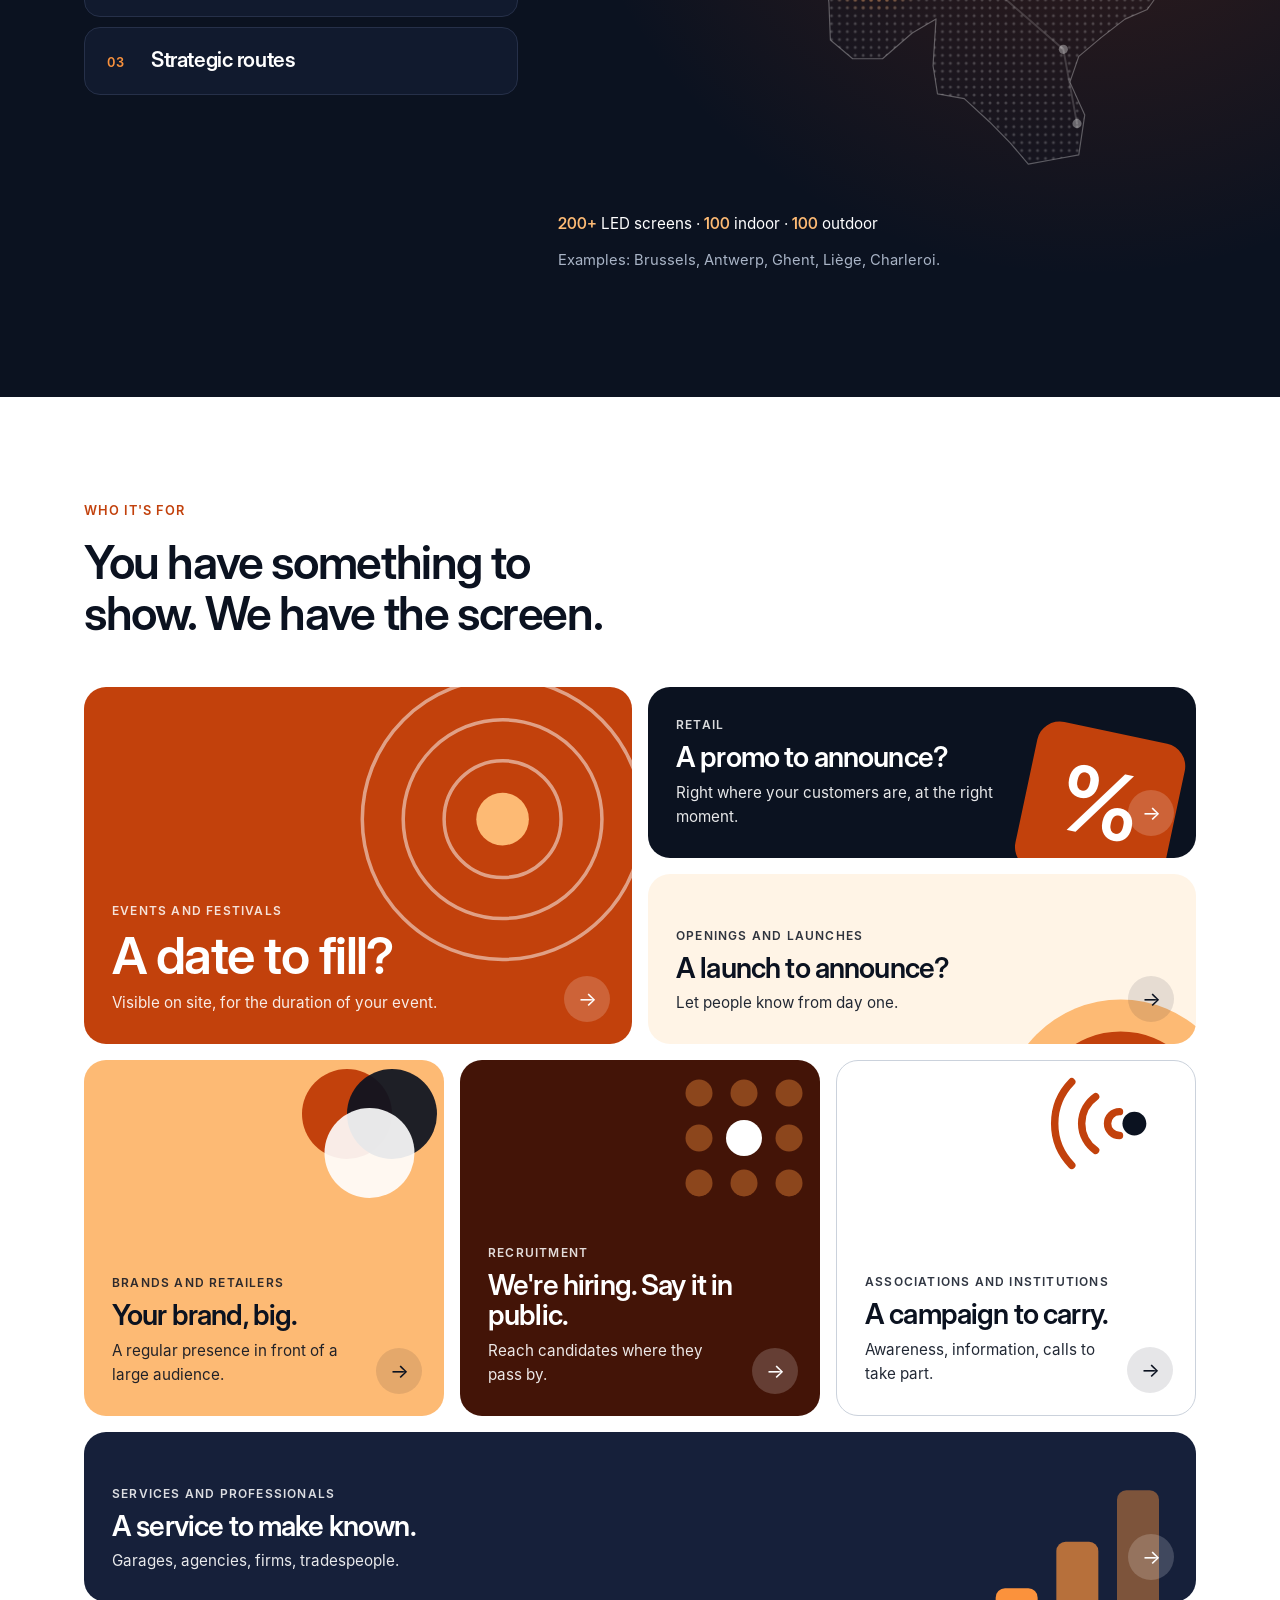
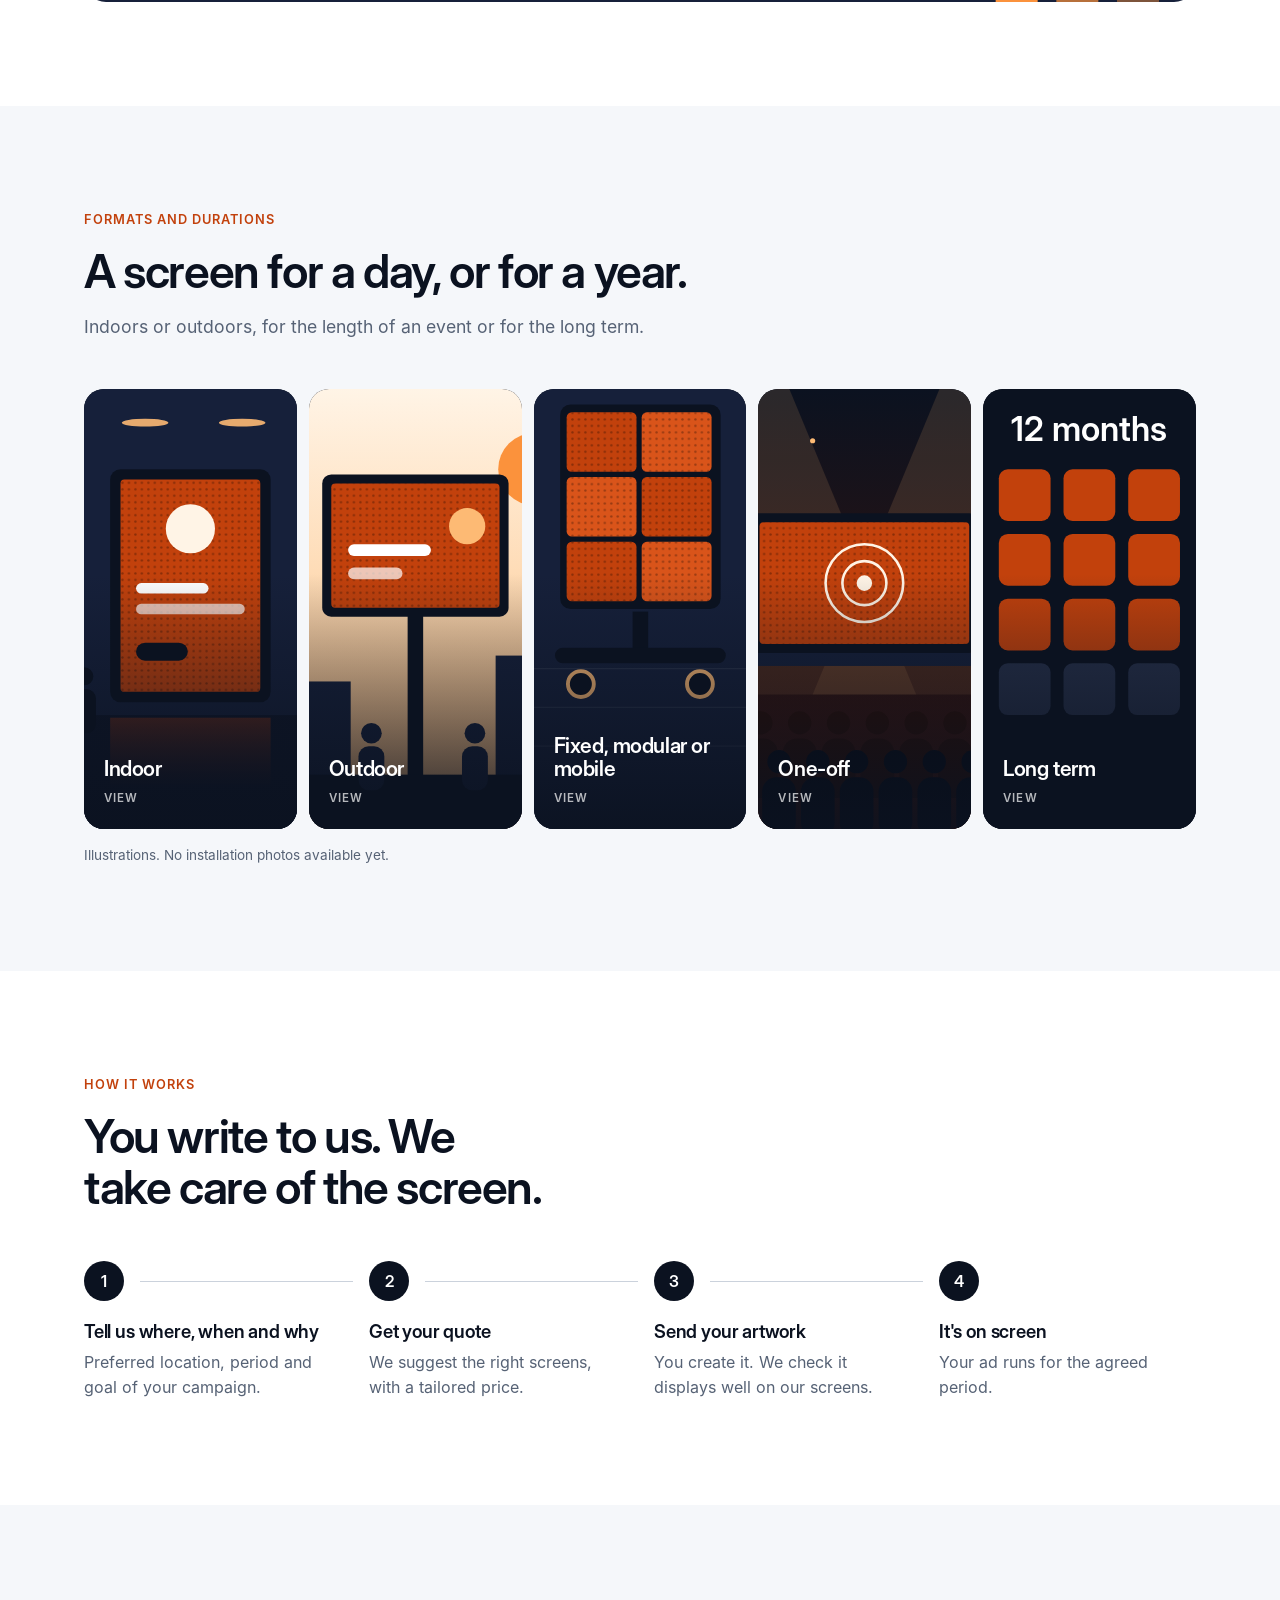
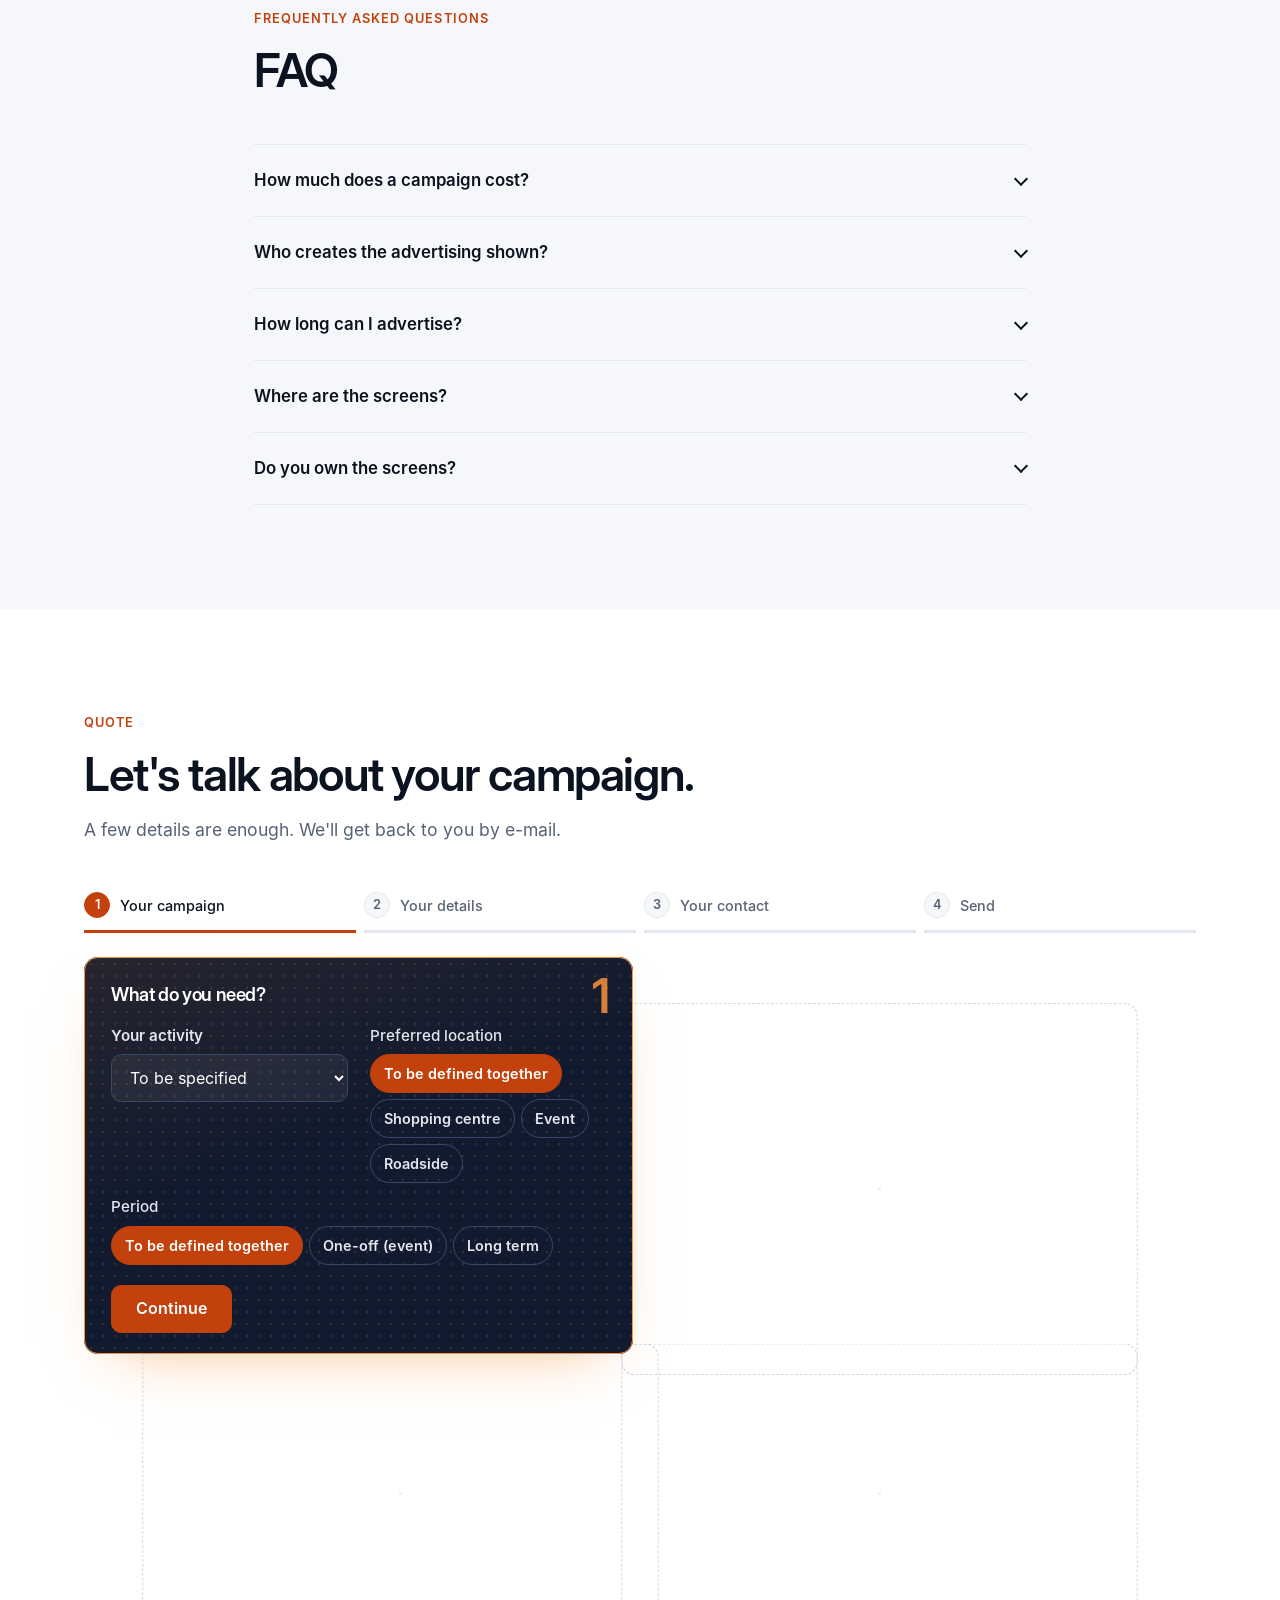
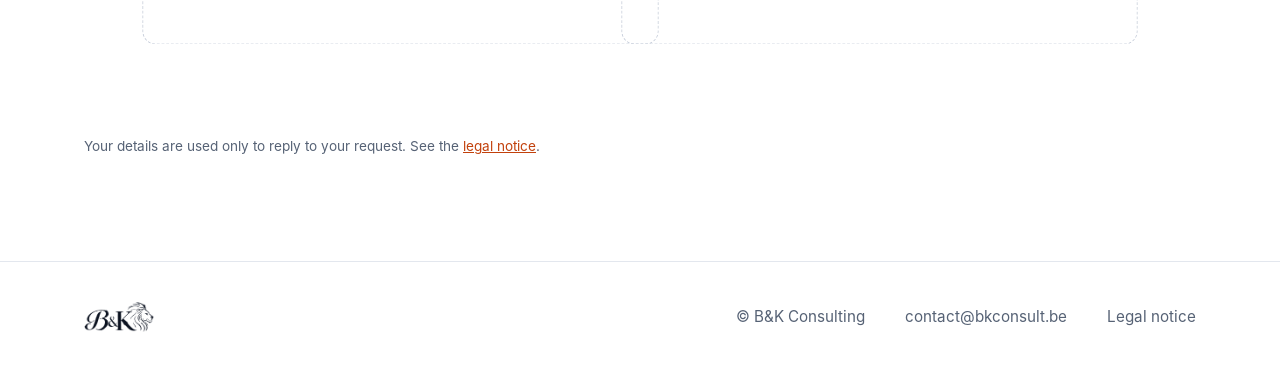
==== commit 996d0ecd: "Formulaire: envoi serveur" ====
--- a/en/index.html
+++ b/en/index.html
@@ -5,7 +5,7 @@
   <meta name="viewport" content="width=device-width, initial-scale=1">
   <title>B&amp;K Consulting — LED screen advertising in Belgium</title>
   <meta name="description" content="B&amp;K Consulting displays your advertising on its LED screens across Belgium: shopping centres, events and roadsides. Quote on request.">
-  <meta name="theme-color" content="#F6F3EE">
+  <meta name="theme-color" content="#FFFFFF">
   <meta property="og:title" content="B&amp;K Consulting — LED screen advertising in Belgium">
   <meta property="og:description" content="Your ad, where people walk by. LED screens in Belgium, indoors and outdoors.">
   <meta property="og:type" content="website">
@@ -17,8 +17,8 @@
   <link rel="alternate" hreflang="en" href="https://bkconsult.be/en/">
   <link rel="alternate" hreflang="x-default" href="https://bkconsult.be/">
   <link rel="icon" href="../assets/favicon.svg" type="image/svg+xml">
-  <link rel="preload" href="../fonts/poppins-400.woff" as="font" type="font/woff" crossorigin>
-  <link rel="preload" href="../fonts/poppins-700.woff" as="font" type="font/woff" crossorigin>
+  <link rel="preload" href="../fonts/inter-400.woff" as="font" type="font/woff" crossorigin>
+  <link rel="preload" href="../fonts/inter-display-600.woff" as="font" type="font/woff" crossorigin>
   <link rel="stylesheet" href="../css/styles.css">
   <script>document.documentElement.classList.add('js');</script>
 </head>
@@ -108,7 +108,7 @@
         </div>
         <ul class="tiles">
 <li class="tile tile--a reveal"><a class="tile__link" href="#devis" data-profil="Events and festivals"><svg class="tile__deco" viewBox="0 0 120 120" aria-hidden="true"><g fill="none" stroke="#fff" stroke-opacity=".5" stroke-width="1.2"><circle cx="70" cy="50" r="48"/><circle cx="70" cy="50" r="34"/><circle cx="70" cy="50" r="20"/></g><circle cx="70" cy="50" r="9" fill="#FDBA74"/></svg><span class="tile__tag">Events and festivals</span><span class="tile__title">A date to fill?</span><span class="tile__desc">Visible on site, for the duration of your event.</span><span class="tile__go" aria-hidden="true">→</span></a></li>
-<li class="tile tile--b reveal"><a class="tile__link" href="#devis" data-profil="Retail"><svg class="tile__deco" viewBox="0 0 120 120" aria-hidden="true"><rect x="38" y="22" width="66" height="66" rx="10" fill="#C2410C" transform="rotate(12 71 55)"/><text x="71" y="68" text-anchor="middle" font-family="Poppins,sans-serif" font-weight="600" font-size="40" fill="#fff" transform="rotate(12 71 55)">%</text></svg><span class="tile__tag">Retail</span><span class="tile__title">A promo to announce?</span><span class="tile__desc">Right where your customers are, at the right moment.</span><span class="tile__go" aria-hidden="true">→</span></a></li>
+<li class="tile tile--b reveal"><a class="tile__link" href="#devis" data-profil="Retail"><svg class="tile__deco" viewBox="0 0 120 120" aria-hidden="true"><rect x="38" y="22" width="66" height="66" rx="10" fill="#C2410C" transform="rotate(12 71 55)"/><text x="71" y="68" text-anchor="middle" font-family="Inter Display,Inter,sans-serif" font-weight="600" font-size="40" fill="#fff" transform="rotate(12 71 55)">%</text></svg><span class="tile__tag">Retail</span><span class="tile__title">A promo to announce?</span><span class="tile__desc">Right where your customers are, at the right moment.</span><span class="tile__go" aria-hidden="true">→</span></a></li>
 <li class="tile tile--c reveal"><a class="tile__link" href="#devis" data-profil="Openings and launches"><svg class="tile__deco" viewBox="0 0 120 120" aria-hidden="true"><circle cx="80" cy="110" r="52" fill="#FDBA74"/><circle cx="80" cy="110" r="38" fill="#C2410C"/><circle cx="80" cy="110" r="24" fill="#0B1220"/></svg><span class="tile__tag">Openings and launches</span><span class="tile__title">A launch to announce?</span><span class="tile__desc">Let people know from day one.</span><span class="tile__go" aria-hidden="true">→</span></a></li>
 <li class="tile tile--d reveal"><a class="tile__link" href="#devis" data-profil="Brands and retailers"><svg class="tile__deco" viewBox="0 0 120 120" aria-hidden="true"><circle cx="48" cy="46" r="30" fill="#C2410C"/><circle cx="78" cy="46" r="30" fill="#0B1220" fill-opacity=".92"/><circle cx="63" cy="72" r="30" fill="#fff" fill-opacity=".9"/></svg><span class="tile__tag">Brands and retailers</span><span class="tile__title">Your brand, big.</span><span class="tile__desc">A regular presence in front of a large audience.</span><span class="tile__go" aria-hidden="true">→</span></a></li>
 <li class="tile tile--e reveal"><a class="tile__link" href="#devis" data-profil="Recruitment"><svg class="tile__deco" viewBox="0 0 120 120" aria-hidden="true"><g fill="#FB923C" fill-opacity=".4"><circle cx="32" cy="32" r="9"/><circle cx="62" cy="32" r="9"/><circle cx="92" cy="32" r="9"/><circle cx="32" cy="62" r="9"/><circle cx="92" cy="62" r="9"/><circle cx="32" cy="92" r="9"/><circle cx="62" cy="92" r="9"/><circle cx="92" cy="92" r="9"/></g><circle cx="62" cy="62" r="12" fill="#fff"/></svg><span class="tile__tag">Recruitment</span><span class="tile__title">We're hiring. Say it in public.</span><span class="tile__desc">Reach candidates where they pass by.</span><span class="tile__go" aria-hidden="true">→</span></a></li>
@@ -130,7 +130,7 @@
 <li class="fcard"><svg class="fcard__media" viewBox="0 0 300 340" preserveAspectRatio="xMidYMid slice" aria-hidden="true"><defs><linearGradient id="skB" x1="0" y1="0" x2="0" y2="1"><stop offset="0" stop-color="#FFF4E6"/><stop offset="1" stop-color="#FDBA74"/></linearGradient><pattern id="ledB" width="5" height="5" patternUnits="userSpaceOnUse"><circle cx="2.5" cy="2.5" r=".9" fill="#000" fill-opacity=".3"/></pattern></defs><rect width="300" height="340" fill="url(#skB)"/><circle cx="242" cy="62" r="28" fill="#FB923C"/><g fill="#16203A"><rect x="0" y="196" width="52" height="144"/><rect x="58" y="226" width="42" height="114"/><rect x="212" y="206" width="48" height="134"/><rect x="266" y="176" width="40" height="164"/></g><rect x="144" y="172" width="12" height="130" fill="#0B1220"/><rect x="78" y="66" width="144" height="110" rx="7" fill="#0B1220"/><rect x="85" y="73" width="130" height="96" rx="3" fill="#C2410C"/><rect x="85" y="73" width="130" height="96" fill="url(#ledB)"/><circle cx="190" cy="106" r="14" fill="#FDBA74"/><rect x="98" y="120" width="64" height="9" rx="4.5" fill="#fff"/><rect x="98" y="138" width="42" height="9" rx="4.5" fill="#fff" fill-opacity=".7"/><rect y="298" width="300" height="42" fill="#0B1220"/><circle cx="36" cy="266" r="8" fill="#16203A"/><rect x="26" y="276" width="20" height="34" rx="8" fill="#16203A"/><circle cx="116" cy="266" r="8" fill="#16203A"/><rect x="106" y="276" width="20" height="34" rx="8" fill="#16203A"/><circle cx="196" cy="266" r="8" fill="#16203A"/><rect x="186" y="276" width="20" height="34" rx="8" fill="#16203A"/><circle cx="268" cy="266" r="8" fill="#16203A"/><rect x="258" y="276" width="20" height="34" rx="8" fill="#16203A"/></svg><div class="fcard__closed"><h3>Outdoor</h3><span class="fcard__hint" aria-hidden="true">View</span></div><div class="fcard__open"><h3>Outdoor</h3><p>Screens for private sites, roadsides and open-air events, readable in full daylight.</p><a class="fcard__link" href="#devis">Request a quote <span aria-hidden="true">→</span></a></div></li>
 <li class="fcard"><svg class="fcard__media" viewBox="0 0 300 340" preserveAspectRatio="xMidYMid slice" aria-hidden="true"><defs><pattern id="ledC" width="5" height="5" patternUnits="userSpaceOnUse"><circle cx="2.5" cy="2.5" r=".9" fill="#000" fill-opacity=".3"/></pattern></defs><rect width="300" height="340" fill="#16203A"/><g transform="translate(0 -34)"><g fill="none" stroke="#fff" stroke-opacity=".08"><path d="M0 250H300M0 280H300M0 310H300"/></g><rect x="88" y="46" width="124" height="158" rx="8" fill="#0B1220"/><g class="mod" style="--dx:-60px;--dy:-40px;--k:0"><rect x="93" y="52" width="54" height="46" rx="4" fill="#C2410C"/><rect x="93" y="52" width="54" height="46" rx="4" fill="url(#ledC)"/></g><g class="mod" style="--dx:60px;--dy:-40px;--k:1"><rect x="151" y="52" width="54" height="46" rx="4" fill="#D9541A"/><rect x="151" y="52" width="54" height="46" rx="4" fill="url(#ledC)"/></g><g class="mod" style="--dx:-70px;--dy:0px;--k:2"><rect x="93" y="102" width="54" height="46" rx="4" fill="#D9541A"/><rect x="93" y="102" width="54" height="46" rx="4" fill="url(#ledC)"/></g><g class="mod" style="--dx:70px;--dy:0px;--k:3"><rect x="151" y="102" width="54" height="46" rx="4" fill="#C2410C"/><rect x="151" y="102" width="54" height="46" rx="4" fill="url(#ledC)"/></g><g class="mod" style="--dx:-60px;--dy:40px;--k:4"><rect x="93" y="152" width="54" height="46" rx="4" fill="#C2410C"/><rect x="93" y="152" width="54" height="46" rx="4" fill="url(#ledC)"/></g><g class="mod" style="--dx:60px;--dy:40px;--k:5"><rect x="151" y="152" width="54" height="46" rx="4" fill="#D9541A"/><rect x="151" y="152" width="54" height="46" rx="4" fill="url(#ledC)"/></g><rect x="144" y="206" width="12" height="30" fill="#0B1220"/><rect x="84" y="234" width="132" height="12" rx="6" fill="#0B1220"/><circle cx="104" cy="262" r="10" fill="#0B1220" stroke="#FDBA74" stroke-width="3"/><circle cx="196" cy="262" r="10" fill="#0B1220" stroke="#FDBA74" stroke-width="3"/></g></svg><div class="fcard__closed"><h3>Fixed, modular or mobile</h3><span class="fcard__hint" aria-hidden="true">View</span></div><div class="fcard__open"><h3>Fixed, modular or mobile</h3><p>A fixed screen, assembled modules or a screen on wheels: we choose together with you.</p><a class="fcard__link" href="#devis">Request a quote <span aria-hidden="true">→</span></a></div></li>
 <li class="fcard"><svg class="fcard__media" viewBox="0 0 300 340" preserveAspectRatio="xMidYMid slice" aria-hidden="true"><defs><linearGradient id="bgD" x1="0" y1="0" x2="0" y2="1"><stop offset="0" stop-color="#0B1220"/><stop offset="1" stop-color="#431407"/></linearGradient><pattern id="ledD" width="5" height="5" patternUnits="userSpaceOnUse"><circle cx="2.5" cy="2.5" r=".9" fill="#000" fill-opacity=".3"/></pattern></defs><rect width="300" height="340" fill="url(#bgD)"/><polygon class="beam beam--l" points="50,0 92,0 190,236 10,236" fill="#FDBA74" fill-opacity=".13"/><polygon class="beam beam--r" points="250,0 208,0 110,236 290,236" fill="#FDBA74" fill-opacity=".13"/><circle cx="30" cy="70" r="2.0" fill="#FB923C"/><circle cx="270" cy="90" r="2.4" fill="#FDBA74"/><circle cx="60" cy="140" r="1.6" fill="#fff"/><circle cx="240" cy="40" r="1.8" fill="#fff"/><circle cx="110" cy="40" r="2.0" fill="#FDBA74"/><circle cx="200" cy="130" r="1.5" fill="#FB923C"/><circle cx="280" cy="170" r="1.6" fill="#fff"/><rect x="62" y="96" width="176" height="108" rx="7" fill="#0B1220"/><rect x="69" y="103" width="162" height="94" rx="3" fill="#C2410C"/><rect x="69" y="103" width="162" height="94" fill="url(#ledD)"/><circle cx="150" cy="150" r="30" fill="none" stroke="#FFF4E6" stroke-width="2"/><circle cx="150" cy="150" r="17" fill="none" stroke="#FFF4E6" stroke-width="2"/><circle cx="150" cy="150" r="6" fill="#FFF4E6"/><rect x="40" y="204" width="220" height="10" fill="#16203A"/><circle cx="10" cy="258" r="9" fill="#2A0E05"/><rect x="-3" y="270" width="26" height="46" rx="11" fill="#2A0E05"/><circle cx="40" cy="258" r="9" fill="#2A0E05"/><rect x="27" y="270" width="26" height="46" rx="11" fill="#2A0E05"/><circle cx="70" cy="258" r="9" fill="#2A0E05"/><rect x="57" y="270" width="26" height="46" rx="11" fill="#2A0E05"/><circle cx="100" cy="258" r="9" fill="#2A0E05"/><rect x="87" y="270" width="26" height="46" rx="11" fill="#2A0E05"/><circle cx="130" cy="258" r="9" fill="#2A0E05"/><rect x="117" y="270" width="26" height="46" rx="11" fill="#2A0E05"/><circle cx="160" cy="258" r="9" fill="#2A0E05"/><rect x="147" y="270" width="26" height="46" rx="11" fill="#2A0E05"/><circle cx="190" cy="258" r="9" fill="#2A0E05"/><rect x="177" y="270" width="26" height="46" rx="11" fill="#2A0E05"/><circle cx="220" cy="258" r="9" fill="#2A0E05"/><rect x="207" y="270" width="26" height="46" rx="11" fill="#2A0E05"/><circle cx="250" cy="258" r="9" fill="#2A0E05"/><rect x="237" y="270" width="26" height="46" rx="11" fill="#2A0E05"/><circle cx="280" cy="258" r="9" fill="#2A0E05"/><rect x="267" y="270" width="26" height="46" rx="11" fill="#2A0E05"/><circle cx="24" cy="288" r="9" fill="#050A14"/><rect x="11" y="300" width="26" height="46" rx="11" fill="#050A14"/><circle cx="54" cy="288" r="9" fill="#050A14"/><rect x="41" y="300" width="26" height="46" rx="11" fill="#050A14"/><circle cx="84" cy="288" r="9" fill="#050A14"/><rect x="71" y="300" width="26" height="46" rx="11" fill="#050A14"/><circle cx="114" cy="288" r="9" fill="#050A14"/><rect x="101" y="300" width="26" height="46" rx="11" fill="#050A14"/><circle cx="144" cy="288" r="9" fill="#050A14"/><rect x="131" y="300" width="26" height="46" rx="11" fill="#050A14"/><circle cx="174" cy="288" r="9" fill="#050A14"/><rect x="161" y="300" width="26" height="46" rx="11" fill="#050A14"/><circle cx="204" cy="288" r="9" fill="#050A14"/><rect x="191" y="300" width="26" height="46" rx="11" fill="#050A14"/><circle cx="234" cy="288" r="9" fill="#050A14"/><rect x="221" y="300" width="26" height="46" rx="11" fill="#050A14"/><circle cx="264" cy="288" r="9" fill="#050A14"/><rect x="251" y="300" width="26" height="46" rx="11" fill="#050A14"/><circle cx="294" cy="288" r="9" fill="#050A14"/><rect x="281" y="300" width="26" height="46" rx="11" fill="#050A14"/></svg><div class="fcard__closed"><h3>One-off</h3><span class="fcard__hint" aria-hidden="true">View</span></div><div class="fcard__open"><h3>One-off</h3><p>Your campaign during an event, on screens installed for the occasion.</p><a class="fcard__link" href="#devis" data-periode="One-off (event)">Request a quote <span aria-hidden="true">→</span></a></div></li>
-<li class="fcard"><svg class="fcard__media" viewBox="0 0 300 340" preserveAspectRatio="xMidYMid slice" aria-hidden="true"><rect width="300" height="340" fill="#0B1220"/><text x="150" y="40" text-anchor="middle" font-family="Poppins,sans-serif" font-weight="600" font-size="26" fill="#fff">12 months</text><rect class="mo mo--on" style="--k:0" x="80" y="62" width="40" height="40" rx="7" fill="#C2410C"/><rect class="mo mo--on" style="--k:1" x="130" y="62" width="40" height="40" rx="7" fill="#C2410C"/><rect class="mo mo--on" style="--k:2" x="180" y="62" width="40" height="40" rx="7" fill="#C2410C"/><rect class="mo mo--on" style="--k:3" x="80" y="112" width="40" height="40" rx="7" fill="#C2410C"/><rect class="mo mo--on" style="--k:4" x="130" y="112" width="40" height="40" rx="7" fill="#C2410C"/><rect class="mo mo--on" style="--k:5" x="180" y="112" width="40" height="40" rx="7" fill="#C2410C"/><rect class="mo mo--on" style="--k:6" x="80" y="162" width="40" height="40" rx="7" fill="#C2410C"/><rect class="mo mo--on" style="--k:7" x="130" y="162" width="40" height="40" rx="7" fill="#C2410C"/><rect class="mo mo--on" style="--k:8" x="180" y="162" width="40" height="40" rx="7" fill="#C2410C"/><rect class="mo" style="--k:9" x="80" y="212" width="40" height="40" rx="7" fill="#263049"/><rect class="mo" style="--k:10" x="130" y="212" width="40" height="40" rx="7" fill="#263049"/><rect class="mo" style="--k:11" x="180" y="212" width="40" height="40" rx="7" fill="#263049"/></svg><div class="fcard__closed"><h3>Long term</h3><span class="fcard__hint" aria-hidden="true">View</span></div><div class="fcard__open"><h3>Long term</h3><p>A continuous presence, for example a year in a shopping centre.</p><a class="fcard__link" href="#devis" data-periode="Long term">Request a quote <span aria-hidden="true">→</span></a></div></li>
+<li class="fcard"><svg class="fcard__media" viewBox="0 0 300 340" preserveAspectRatio="xMidYMid slice" aria-hidden="true"><rect width="300" height="340" fill="#0B1220"/><text x="150" y="40" text-anchor="middle" font-family="Inter Display,Inter,sans-serif" font-weight="600" font-size="26" fill="#fff">12 months</text><rect class="mo mo--on" style="--k:0" x="80" y="62" width="40" height="40" rx="7" fill="#C2410C"/><rect class="mo mo--on" style="--k:1" x="130" y="62" width="40" height="40" rx="7" fill="#C2410C"/><rect class="mo mo--on" style="--k:2" x="180" y="62" width="40" height="40" rx="7" fill="#C2410C"/><rect class="mo mo--on" style="--k:3" x="80" y="112" width="40" height="40" rx="7" fill="#C2410C"/><rect class="mo mo--on" style="--k:4" x="130" y="112" width="40" height="40" rx="7" fill="#C2410C"/><rect class="mo mo--on" style="--k:5" x="180" y="112" width="40" height="40" rx="7" fill="#C2410C"/><rect class="mo mo--on" style="--k:6" x="80" y="162" width="40" height="40" rx="7" fill="#C2410C"/><rect class="mo mo--on" style="--k:7" x="130" y="162" width="40" height="40" rx="7" fill="#C2410C"/><rect class="mo mo--on" style="--k:8" x="180" y="162" width="40" height="40" rx="7" fill="#C2410C"/><rect class="mo" style="--k:9" x="80" y="212" width="40" height="40" rx="7" fill="#263049"/><rect class="mo" style="--k:10" x="130" y="212" width="40" height="40" rx="7" fill="#263049"/><rect class="mo" style="--k:11" x="180" y="212" width="40" height="40" rx="7" fill="#263049"/></svg><div class="fcard__closed"><h3>Long term</h3><span class="fcard__hint" aria-hidden="true">View</span></div><div class="fcard__open"><h3>Long term</h3><p>A continuous presence, for example a year in a shopping centre.</p><a class="fcard__link" href="#devis" data-periode="Long term">Request a quote <span aria-hidden="true">→</span></a></div></li>
         </ul>
         <p class="formats__note">Illustrations. No installation photos available yet.</p>
       </div>
@@ -168,78 +168,96 @@
     </section>
 
     <section class="section" id="devis" aria-labelledby="t-devis">
-      <div class="container container--narrow">
+      <div class="container">
         <div class="section__head">
           <p class="kicker">Quote</p>
           <h2 id="t-devis">Let's talk about your campaign.</h2>
           <p class="section__lead">A few details are enough. We'll get back to you by e-mail.</p>
         </div>
         <form class="form" id="contact-form" novalidate>
-          <ol class="qprog" aria-label="Quote steps"><li aria-current="step"><span class="qprog__n">1</span><span class="qprog__t">Your campaign</span></li><li><span class="qprog__n">2</span><span class="qprog__t">Your details</span></li><li><span class="qprog__n">3</span><span class="qprog__t">Your contact</span></li></ol>
-
-          <fieldset class="qstep" data-step="1">
-            <legend class="qstep__h" tabindex="-1">What do you need?</legend>
-            <div class="field">
-              <label for="f-profil">Your activity</label>
-              <select id="f-profil" name="profil"><option value="">To be specified</option><option>Events and festivals</option><option>Retail</option><option>Openings and launches</option><option>Brands and retailers</option><option>Recruitment</option><option>Associations and institutions</option><option>Services and professionals</option></select>
+          <ol class="qprog" aria-label="Quote steps"><li aria-current="step"><span class="qprog__n">1</span><span class="qprog__t">Your campaign</span></li><li><span class="qprog__n">2</span><span class="qprog__t">Your details</span></li><li><span class="qprog__n">3</span><span class="qprog__t">Your contact</span></li><li><span class="qprog__n">4</span><span class="qprog__t">Send</span></li></ol>
+          <div class="hp" aria-hidden="true"><label>Website <input type="text" name="website" tabindex="-1" autocomplete="off"></label></div>
+
+          <div class="giant" id="giant">
+            <div class="giant__grid">
+              <fieldset class="qstep qpanel" data-step="1">
+                <span class="qpanel__n" aria-hidden="true">1</span>
+                <legend class="qstep__h" tabindex="-1">What do you need?</legend>
+                <div class="field">
+                  <label for="f-profil">Your activity</label>
+                  <select id="f-profil" name="profil"><option value="">To be specified</option><option>Events and festivals</option><option>Retail</option><option>Openings and launches</option><option>Brands and retailers</option><option>Recruitment</option><option>Associations and institutions</option><option>Services and professionals</option></select>
+                </div>
+                <div class="field" role="radiogroup" aria-labelledby="l-lieu">
+                  <span class="label" id="l-lieu">Preferred location</span>
+                  <div class="chips"><label class="chip"><input type="radio" name="lieu" value="" checked><span>To be defined together</span></label><label class="chip"><input type="radio" name="lieu" value="Shopping centre"><span>Shopping centre</span></label><label class="chip"><input type="radio" name="lieu" value="Event"><span>Event</span></label><label class="chip"><input type="radio" name="lieu" value="Roadside"><span>Roadside</span></label></div>
+                </div>
+                <div class="field" role="radiogroup" aria-labelledby="l-periode">
+                  <span class="label" id="l-periode">Period</span>
+                  <div class="chips"><label class="chip"><input type="radio" name="periode" value="" checked><span>To be defined together</span></label><label class="chip"><input type="radio" name="periode" value="One-off (event)"><span>One-off (event)</span></label><label class="chip"><input type="radio" name="periode" value="Long term"><span>Long term</span></label></div>
+                </div>
+                <div class="qpanel__actions"><button class="btn qnext" type="button">Continue</button></div>
+              </fieldset>
+
+              <fieldset class="qstep qpanel" data-step="2">
+                <span class="qpanel__n" aria-hidden="true">2</span>
+                <legend class="qstep__h" tabindex="-1">Where and when?</legend>
+                <div class="form__row">
+                  <div class="field">
+                    <label for="f-zone">City or area</label>
+                    <input id="f-zone" name="zone" type="text" autocomplete="address-level2">
+                  </div>
+                  <div class="field">
+                    <label for="f-debut">Preferred start</label>
+                    <input id="f-debut" name="debut" type="month">
+                  </div>
+                </div>
+                <div class="field">
+                  <label for="f-message">Message <span class="opt">(optional)</span></label>
+                  <textarea id="f-message" name="message" rows="4"></textarea>
+                </div>
+                <div class="qpanel__actions"><button class="btn btn--ghost qback" type="button">Back</button><button class="btn qnext" type="button">Continue</button></div>
+              </fieldset>
+
+              <fieldset class="qstep qpanel" data-step="3">
+                <span class="qpanel__n" aria-hidden="true">3</span>
+                <legend class="qstep__h" tabindex="-1">How can we reach you?</legend>
+                <div class="field">
+                  <label for="f-nom">Name <span aria-hidden="true">*</span></label>
+                  <input id="f-nom" name="nom" type="text" autocomplete="name" required>
+                </div>
+                <div class="field">
+                  <label for="f-email">E-mail <span aria-hidden="true">*</span></label>
+                  <input id="f-email" name="email" type="email" autocomplete="email" required>
+                </div>
+                <div class="field">
+                  <label for="f-entreprise">Company</label>
+                  <input id="f-entreprise" name="entreprise" type="text" autocomplete="organization">
+                </div>
+                <div class="qpanel__actions"><button class="btn btn--ghost qback" type="button">Back</button><button class="btn qnext" type="button">Continue</button></div>
+              </fieldset>
+
+              <fieldset class="qstep qpanel" data-step="4">
+                <span class="qpanel__n" aria-hidden="true">4</span>
+                <legend class="qstep__h" tabindex="-1">Check and send</legend>
+                <div class="recap" aria-live="polite">
+                  <p class="recap__h">Summary</p>
+                  <dl class="recap__list"></dl>
+                </div>
+                <div class="qpanel__actions"><button class="btn btn--ghost qback" type="button">Back</button><button class="btn qsend" type="submit">Send my request</button></div>
+              </fieldset>
             </div>
-            <div class="field" role="radiogroup" aria-labelledby="l-lieu">
-              <span class="label" id="l-lieu">Preferred location</span>
-              <div class="chips"><label class="chip"><input type="radio" name="lieu" value="" checked><span>To be defined together</span></label><label class="chip"><input type="radio" name="lieu" value="Shopping centre"><span>Shopping centre</span></label><label class="chip"><input type="radio" name="lieu" value="Event"><span>Event</span></label><label class="chip"><input type="radio" name="lieu" value="Roadside"><span>Roadside</span></label></div>
+            <div class="giant__led" aria-hidden="true">
+              <canvas class="giant__canvas" data-ads="Your ad here|B&amp;K|Let's talk"></canvas>
+              <p class="giant__msg" data-sending="Sending your request…" data-done="Your request has been sent." data-fail="Sending failed.">Sending your request…</p>
             </div>
-            <div class="field" role="radiogroup" aria-labelledby="l-periode">
-              <span class="label" id="l-periode">Period</span>
-              <div class="chips"><label class="chip"><input type="radio" name="periode" value="" checked><span>To be defined together</span></label><label class="chip"><input type="radio" name="periode" value="One-off (event)"><span>One-off (event)</span></label><label class="chip"><input type="radio" name="periode" value="Long term"><span>Long term</span></label></div>
-            </div>
-          </fieldset>
-
-          <fieldset class="qstep" data-step="2">
-            <legend class="qstep__h" tabindex="-1">Where and when?</legend>
-            <div class="form__row">
-              <div class="field">
-                <label for="f-zone">City or area</label>
-                <input id="f-zone" name="zone" type="text" autocomplete="address-level2">
-              </div>
-              <div class="field">
-                <label for="f-debut">Preferred start</label>
-                <input id="f-debut" name="debut" type="month">
-              </div>
-            </div>
-            <div class="field">
-              <label for="f-message">Message <span class="opt">(optional)</span></label>
-              <textarea id="f-message" name="message" rows="4"></textarea>
-            </div>
-          </fieldset>
-
-          <fieldset class="qstep" data-step="3">
-            <legend class="qstep__h" tabindex="-1">How can we reach you?</legend>
-            <div class="form__row">
-              <div class="field">
-                <label for="f-nom">Name <span aria-hidden="true">*</span></label>
-                <input id="f-nom" name="nom" type="text" autocomplete="name" required>
-              </div>
-              <div class="field">
-                <label for="f-email">E-mail <span aria-hidden="true">*</span></label>
-                <input id="f-email" name="email" type="email" autocomplete="email" required>
-              </div>
-            </div>
-            <div class="field">
-              <label for="f-entreprise">Company</label>
-              <input id="f-entreprise" name="entreprise" type="text" autocomplete="organization">
-            </div>
-            <div class="recap" aria-live="polite">
-              <p class="recap__h">Summary</p>
-              <dl class="recap__list"></dl>
-            </div>
-          </fieldset>
-
-          <div class="form__foot">
-            <button class="btn btn--ghost qback" type="button" hidden>Back</button>
-            <button class="btn qnext" type="button" hidden>Continue</button>
-            <button class="btn qsend" type="submit">Send my request</button>
-            <p class="form__status" role="status" aria-live="polite"></p>
-          </div>
-          <p class="form__legal">This form opens your e-mail app with a pre-filled message addressed to contact@bkconsult.be. See the <a href='legal-notice.html'>legal notice</a>.</p>
+          </div>
+
+          <div class="giant__after" hidden>
+            <button class="btn giant__again" type="button">Try again</button>
+            <a class="btn btn--ghost giant__mail" href="mailto:contact@bkconsult.be">E-mail us</a>
+          </div>
+          <p class="form__status" role="status" aria-live="polite"></p>
+          <p class="form__legal">Your details are used only to reply to your request. See the <a href='legal-notice.html'>legal notice</a>.</p>
         </form>
       </div>
     </section>
@@ -254,7 +272,7 @@
     </div>
   </footer>
 
-  <script type="application/json" id="i18n">{"zone": "City or area", "start": "Preferred start", "step": "Step {n} of 3", "subject": "Quote request — ", "name": "Name", "email": "E-mail", "company": "Company", "profil": "Activity", "place": "Preferred location", "period": "Period", "tbd": "to be defined", "tbd2": "to be specified", "err_name": "Please enter your name.", "err_email": "Please enter a valid e-mail address.", "ok": "Your e-mail app will open with the pre-filled message.", "pause": "Pause the animation", "play": "Resume the animation", "axes": "Roads: ", "cta_city": "Request a quote for {city}", "hint": "Tap a city to see its roads.", "cap_prefix": "Examples: ", "types": ["Shopping centres", "Events", "Strategic routes"]}</script>
+  <script type="application/json" id="i18n">{"zone": "City or area", "start": "Preferred start", "step": "Step {n} of 4", "subject": "Quote request — ", "name": "Name", "email": "E-mail", "company": "Company", "profil": "Activity", "place": "Preferred location", "period": "Period", "tbd": "to be defined", "tbd2": "to be specified", "err_name": "Please enter your name.", "err_email": "Please enter a valid e-mail address.", "ok": "Your request has been sent.", "pause": "Pause the animation", "play": "Resume the animation", "axes": "Roads: ", "cta_city": "Request a quote for {city}", "hint": "Tap a city to see its roads.", "err_send": "Sending failed. Please try again or e-mail us.", "cap_prefix": "Examples: ", "types": ["Shopping centres", "Events", "Strategic routes"]}</script>
   <script src="../js/main.js" defer></script>
 </body>
 </html>
--- a/css/styles.css
+++ b/css/styles.css
@@ -1,25 +1,27 @@
-@font-face{font-family:"Poppins";font-weight:400;font-style:normal;font-display:swap;src:url("../fonts/poppins-400.woff") format("woff")}
-@font-face{font-family:"Poppins";font-weight:500 600;font-style:normal;font-display:swap;src:url("../fonts/poppins-500.woff") format("woff")}
-@font-face{font-family:"Poppins";font-weight:700;font-style:normal;font-display:swap;src:url("../fonts/poppins-700.woff") format("woff")}
+@font-face{font-family:"Inter";font-weight:400;font-style:normal;font-display:swap;src:url("../fonts/inter-400.woff") format("woff")}
+@font-face{font-family:"Inter";font-weight:500;font-style:normal;font-display:swap;src:url("../fonts/inter-500.woff") format("woff")}
+@font-face{font-family:"Inter";font-weight:600;font-style:normal;font-display:swap;src:url("../fonts/inter-600.woff") format("woff")}
+@font-face{font-family:"Inter Display";font-weight:600;font-style:normal;font-display:swap;src:url("../fonts/inter-display-600.woff") format("woff")}
+@font-face{font-family:"Lora";font-weight:500;font-style:italic;font-display:swap;src:url("../fonts/lora-italic-500.woff") format("woff")}
 
 :root{
-  --ink:#14110F;
-  --ink-2:#1C1814;
-  --ink-3:#26201B;
-  --muted:#5C554D;
-  --line:#D6CFC4;
-  --bg:#F6F3EE;
-  --surface:#FFFFFF;
+  --ink:#0B1220;
+  --ink-2:#111A2E;
+  --ink-3:#16203A;
+  --muted:#566275;
+  --line:#E3E7EE;
+  --bg:#FFFFFF;
+  --surface:#F5F7FA;
   --accent:#C2410C;
   --accent-hover:#9A3412;
   --accent-rgb:194,65,12;
   --led:#FB923C;
   --sun:#FDBA74;
-  --cream:#F6F3EE;
+  --cream:#FFF4E6;
   --deep:#431407;
-  --radius:2px;
-  --font-body:"Poppins",system-ui,-apple-system,"Segoe UI",Roboto,Arial,sans-serif;
-  --font-head:"Poppins",system-ui,-apple-system,"Segoe UI",Roboto,Arial,sans-serif;
+  --radius:14px;
+  --font-body:"Inter",system-ui,-apple-system,"Segoe UI",Roboto,Arial,sans-serif;
+  --font-head:"Inter Display","Inter",system-ui,-apple-system,"Segoe UI",Roboto,Arial,sans-serif;
   --font-serif:"Lora",Georgia,"Times New Roman",serif;
   --header-h:72px;
 }
@@ -43,7 +45,7 @@
 .skip{position:absolute;left:16px;top:-80px;z-index:100;background:var(--ink);color:#fff;padding:10px 16px;border-radius:8px;text-decoration:none;transition:top .2s}
 .skip:focus{top:12px}
 
-.site-header{position:sticky;top:0;z-index:50;background:rgba(246,243,238,.94);backdrop-filter:saturate(1.4) blur(10px);-webkit-backdrop-filter:saturate(1.4) blur(10px);border-bottom:1px solid transparent;transition:transform .35s ease,border-color .25s ease}
+.site-header{position:sticky;top:0;z-index:50;background:rgba(255,255,255,.92);backdrop-filter:saturate(1.4) blur(10px);-webkit-backdrop-filter:saturate(1.4) blur(10px);border-bottom:1px solid transparent;transition:transform .35s ease,border-color .25s ease}
 .site-header.is-scrolled{border-bottom-color:var(--line)}
 .site-header.is-hidden{transform:translateY(-100%)}
 .site-header__inner{display:flex;align-items:center;justify-content:space-between;min-height:var(--header-h);gap:24px}
@@ -85,7 +87,7 @@
 .slide{position:absolute;inset:0;opacity:0;visibility:hidden;transition:opacity .6s ease,visibility 0s linear .6s}
 .slide.is-active{opacity:1;visibility:visible;transition:opacity .6s ease,visibility 0s}
 .slide__svg{display:block;width:100%;height:100%}
-.slide__label{position:absolute;left:14px;top:14px;display:inline-flex;align-items:center;gap:8px;padding:6px 12px;border-radius:999px;background:rgba(255,255,255,.94);color:var(--ink);font-size:.78rem;font-weight:600;line-height:1.2;box-shadow:0 4px 14px -6px rgba(20,17,15,.4)}
+.slide__label{position:absolute;left:14px;top:14px;display:inline-flex;align-items:center;gap:8px;padding:6px 12px;border-radius:999px;background:rgba(255,255,255,.94);color:var(--ink);font-size:.78rem;font-weight:600;line-height:1.2;box-shadow:0 4px 14px -6px rgba(11,18,32,.4)}
 .slide__label::before{content:"";width:8px;height:8px;border-radius:50%;background:var(--accent)}
 .sv-t{font-family:var(--font-head);font-weight:600;letter-spacing:-.03em}
 .sv-tag{font-family:var(--font-body);font-weight:600}
@@ -182,7 +184,7 @@
 .tile--a .tile__title{font-size:clamp(2rem,4vw,3.5rem)}
 .tile__desc{font-size:.95rem;opacity:.9;max-width:24em}
 .tile__go{position:absolute;right:22px;bottom:22px;display:grid;place-items:center;width:46px;height:46px;border-radius:50%;background:rgba(255,255,255,.18);font-size:1.25rem;transition:transform .3s,background .3s,color .3s}
-.tile--c .tile__go,.tile--d .tile__go,.tile--f .tile__go{background:rgba(20,17,15,.1)}
+.tile--c .tile__go,.tile--d .tile__go,.tile--f .tile__go{background:rgba(11,18,32,.1)}
 .tile__link:hover .tile__deco{transform:scale(1.07) rotate(-5deg)}
 .tile__link:hover .tile__go{transform:rotate(-45deg);background:var(--ink);color:#fff}
 .tile--a .tile__link:hover .tile__go,.tile--b .tile__link:hover .tile__go,.tile--e .tile__link:hover .tile__go,.tile--g .tile__link:hover .tile__go{background:#fff;color:var(--ink)}
@@ -191,9 +193,9 @@
 .fcard{position:relative;flex:1 1 0;min-height:440px;overflow:hidden;border-radius:20px;background:var(--ink);color:#fff;transition:flex .7s cubic-bezier(.4,0,.2,1),opacity .5s cubic-bezier(.4,0,.2,1)}
 .fcard h3{color:#fff;font-size:1.3rem;letter-spacing:-.02em}
 .fcard__media{position:absolute;inset:0;width:100%;height:100%;object-fit:cover;display:block}
-.fcard__closed{position:absolute;inset:0;display:flex;flex-direction:column;justify-content:flex-end;gap:8px;padding:22px 20px;background:linear-gradient(to top,rgba(20,17,15,.9),rgba(20,17,15,0) 58%);transition:opacity .3s}
+.fcard__closed{position:absolute;inset:0;display:flex;flex-direction:column;justify-content:flex-end;gap:8px;padding:22px 20px;background:linear-gradient(to top,rgba(11,18,32,.9),rgba(11,18,32,0) 58%);transition:opacity .3s}
 .fcard__hint{font-size:.72rem;font-weight:600;letter-spacing:.1em;text-transform:uppercase;opacity:.7}
-.fcard__open{position:absolute;inset:0;display:flex;flex-direction:column;justify-content:flex-end;gap:12px;width:100%;min-width:420px;padding:28px;background:linear-gradient(to top,rgba(20,17,15,.94),rgba(20,17,15,.1) 72%);opacity:0;pointer-events:none;transition:opacity .15s}
+.fcard__open{position:absolute;inset:0;display:flex;flex-direction:column;justify-content:flex-end;gap:12px;width:100%;min-width:420px;padding:28px;background:linear-gradient(to top,rgba(11,18,32,.94),rgba(11,18,32,.1) 72%);opacity:0;pointer-events:none;transition:opacity .15s}
 .fcard__open h3{font-size:1.5rem}
 .fcard__open p{opacity:.9;line-height:1.55;max-width:26em}
 .fcard__link{display:inline-flex;align-items:center;gap:8px;align-self:flex-start;padding-bottom:2px;font-weight:600;color:#fff;text-decoration:none;border-bottom:1px solid rgba(255,255,255,.55)}
@@ -236,7 +238,7 @@
 .field{display:grid;gap:8px}
 label{font-weight:600;font-size:.95rem}
 .opt{font-weight:400;color:var(--muted)}
-input,select,textarea{width:100%;font:inherit;color:var(--ink);background:#fff;border:1px solid #BDB5A8;border-radius:2px;padding:12px 14px;min-height:48px;transition:border-color .2s,box-shadow .2s}
+input,select,textarea{width:100%;font:inherit;color:var(--ink);background:var(--bg);border:1px solid #C3CCD9;border-radius:10px;padding:12px 14px;min-height:48px;transition:border-color .2s,box-shadow .2s}
 textarea{resize:vertical;min-height:112px}
 input:hover,select:hover,textarea:hover{border-color:#8D99AC}
 input:focus,select:focus,textarea:focus{outline:none;border-color:var(--accent);box-shadow:0 0 0 3px rgba(var(--accent-rgb),.2)}
@@ -293,54 +295,7 @@
 .js .tiles .reveal:nth-child(6){transition-delay:.35s}
 .js .tiles .reveal:nth-child(7){transition-delay:.42s}
 
-/* Direction éditoriale : papier, encre, brique ; angles droits ; points conservés */
-h1,h2,h3,.sv-t,.type__title,.tile__title,.qstep__h{font-weight:700}
 h1,h2{text-wrap:balance}
-.kicker{display:none}
-.hero h1{font-size:clamp(2.2rem,3.9vw,4.4rem);letter-spacing:-.02em;line-height:1.06}
-.hero h1 em{font-family:inherit;font-style:normal;font-weight:700;color:var(--accent);letter-spacing:inherit;font-size:1em}
-.places h2,.section h2{letter-spacing:-.02em}
-.section__lead:empty{display:none}
-.btn{border-radius:2px;font-weight:500}
-.btn--ghost{border-color:#BDB5A8}
-.btn--ghost:hover{border-color:var(--ink)}
-.nav-toggle{border-radius:2px}
-.lang,.lang a{border-radius:2px}
-.tv__stage{border-radius:2px;box-shadow:none;border-color:var(--line)}
-.slide__label{border-radius:2px;background:#fff;box-shadow:none;font-weight:500}
-.slide__label::before{border-radius:0}
-.tv__dots button::before{background:#BDB5A8}
-.tv__dots button:hover::before{background:var(--muted)}
-.tv__pause{border-radius:2px;border-color:#BDB5A8}
-.places::before{background:radial-gradient(60% 70% at 85% 40%,rgba(var(--accent-rgb),.18),transparent 70%)}
-.places__lead,.map__cap{color:#BDB5A8}
-.type{border-radius:2px;border-color:#3A322B}
-.type:hover{border-color:#5C554D}
-.type__n{font-weight:500;letter-spacing:.05em}
-.map__badge{border-radius:2px;border-color:#3A322B;color:#BDB5A8;font-weight:500;letter-spacing:.04em;text-transform:none}
-.road__tag rect{rx:2px}
-.tile{border-radius:2px}
-.tile--a{background:var(--accent);color:#fff}
-.tile--b{background:var(--ink);color:#fff}
-.tile--c,.tile--d,.tile--f{background:#fff;border:1px solid var(--line);color:var(--ink)}
-.tile--e{background:var(--ink-2);color:#fff}
-.tile--g{background:var(--ink);color:#fff}
-.tile--e .tile__link:focus-visible{outline-color:#fff}
-.tile__tag{font-weight:500;letter-spacing:.04em;text-transform:none}
-.tile__go{border-radius:2px}
-.tile--c .tile__go,.tile--d .tile__go,.tile--f .tile__go{background:rgba(20,17,15,.08)}
-.fcard{border-radius:2px}
-.fcard__hint{font-weight:500;letter-spacing:.04em;text-transform:none}
-.steps__n{width:auto;height:auto;border-radius:0;background:none;color:var(--accent);font-size:3rem;line-height:1;margin-bottom:14px}
-.steps li:not(:last-child)::after{display:none}
-.steps li{border-top:1px solid var(--line);padding-top:20px}
-.qprog__n{border-radius:2px}
-.chip span{border-radius:2px;border-color:#BDB5A8}
-.recap{border-radius:2px}
-.faq summary{font-weight:500}
-.todo{border-radius:2px}
-@media (max-width:640px){.tv__stage{border-radius:2px}}
-
 /* Carte interactive */
 .map__svg{touch-action:pan-y}
 .pin{cursor:pointer;opacity:1}
@@ -428,3 +383,82 @@
   .js .reveal{opacity:1;transform:none}
   .site-header.is-hidden{transform:none}
 }
+
+/* Devis : écran géant modulaire */
+.giant{position:relative;width:100%;margin-inline:auto;border-radius:var(--radius);transform-origin:center}
+.giant__grid{display:grid;grid-template-columns:repeat(2,minmax(0,1fr));gap:14px;border-radius:var(--radius);transition:gap .6s ease}
+.qpanel{position:relative;overflow:hidden;min-width:0;display:grid;grid-template-columns:1fr 1fr;align-content:start;column-gap:22px;row-gap:12px;min-height:320px;padding:22px 26px 20px;border:1px solid #263049;border-radius:var(--radius);background-color:var(--ink-2);background-image:radial-gradient(rgba(251,146,60,.14) 1.2px,transparent 1.6px);background-size:12px 12px;color:#fff;transition:transform .8s cubic-bezier(.3,1.4,.5,1),opacity .5s,border-color .4s,box-shadow .4s,border-radius .6s}
+.qpanel:nth-child(1){--dx:42px;--dy:34px}
+.qpanel:nth-child(2){--dx:-42px;--dy:34px}
+.qpanel:nth-child(3){--dx:42px;--dy:-34px}
+.qpanel:nth-child(4){--dx:-42px;--dy:-34px}
+.qpanel__n{position:absolute;top:18px;right:24px;font-family:var(--font-head);font-weight:600;font-size:3.4rem;line-height:1;color:var(--led);opacity:.9}
+.qpanel .qstep__h{color:#fff;padding-right:56px}
+.qpanel .field label,.qpanel .label{color:#E3E7EE}
+.qpanel .opt{color:#A9B4C6}
+.qpanel input,.qpanel select,.qpanel textarea{background:rgba(255,255,255,.06);border-color:#3A4868;color:#fff}
+.qpanel input:hover,.qpanel select:hover,.qpanel textarea:hover{border-color:#6B7B99}
+.qpanel input:focus,.qpanel select:focus,.qpanel textarea:focus{border-color:var(--led);box-shadow:0 0 0 3px rgba(251,146,60,.25)}
+.qpanel input[aria-invalid="true"]{border-color:#F97066}
+.qpanel select option{color:#0B1220}
+.qpanel input[type="month"]{color-scheme:dark}
+.qpanel .chip span{background:transparent;border-color:#3A4868;color:#E3E7EE}
+.qpanel .chip:hover span{border-color:#6B7B99}
+.qpanel .chip input:checked+span{background:var(--accent);border-color:var(--accent);color:#fff}
+.qpanel .chip input:focus-visible+span{outline-color:var(--led)}
+.qpanel .recap{background:rgba(255,255,255,.05);border-color:#263049}
+.qpanel .recap__list dt{color:#A9B4C6}
+.qpanel .btn--ghost{color:#fff;border-color:#3A4868}
+.qpanel .btn--ghost:hover{background:rgba(255,255,255,.08);border-color:#6B7B99}
+.qpanel__actions{display:flex;gap:12px;margin-top:auto;padding-top:8px}
+.qpanel.is-current{border-color:var(--led);box-shadow:0 24px 60px -34px rgba(251,146,60,.7)}
+.js .qpanel:not(.is-docked){transform:translate(var(--dx),var(--dy)) scale(.94);border-style:dashed;border-color:#C5CCD9;background-color:transparent;background-image:radial-gradient(rgba(11,18,32,.14) 1.2px,transparent 1.6px);pointer-events:none;z-index:0}
+.js .qpanel:not(.is-docked)>*{opacity:0}
+.qpanel>*{transition:opacity .4s .25s}
+.qpanel.is-docked{z-index:1}
+.qpanel .qstep__h{float:left;width:100%;margin:0;padding-top:0}
+.qpanel .qstep__h+*{clear:both}
+.js .qpanel:not(.is-current) .qpanel__actions{display:none}
+html:not(.js) .qnext,html:not(.js) .qback{display:none}
+.giant.is-sending .giant__grid{gap:0;overflow:hidden}
+.giant.is-sending .qpanel{border-radius:0;border-color:transparent;box-shadow:none}
+.giant.is-sending .qpanel>*{opacity:0;transition:opacity .45s}
+.giant.is-zoom{animation:gzoom 1.1s cubic-bezier(.45,0,.2,1) both}
+@keyframes gzoom{0%{transform:scale(1)}42%{transform:scale(.78)}100%{transform:scale(1)}}
+.giant__led{position:absolute;inset:0;z-index:2;border-radius:var(--radius);overflow:hidden;background:var(--ink);opacity:0;pointer-events:none;transition:opacity .5s}
+.giant__msg{position:absolute;inset:0;display:grid;place-items:end center;padding:0 24px 7%;text-align:center;font-family:var(--font-head);font-weight:600;font-size:clamp(1.2rem,2.4vw,1.9rem);letter-spacing:-.02em;color:#fff;text-shadow:0 0 26px #0B1220,0 0 8px #0B1220;opacity:0;transform:translateY(14px);transition:opacity .6s .35s,transform .6s .35s}
+.giant.is-led .giant__led{opacity:1}
+.giant.is-led .giant__msg{opacity:1;transform:none}
+.giant__after{display:flex;flex-wrap:wrap;gap:12px;margin-top:20px}
+.giant__after[hidden]{display:none}
+.form{gap:24px}
+@media (max-width:900px){
+  .giant{width:100%}
+  .giant__grid{grid-template-columns:1fr}
+  .js .qpanel:not(.is-docked){display:none}
+  .qpanel{padding:24px 22px}
+}
+.giant__canvas{position:absolute;inset:0;width:100%;height:100%;display:block}
+.giant__led{box-shadow:inset 0 0 0 1px rgba(251,146,60,.35),inset 0 0 80px rgba(251,146,60,.12)}
+.qpanel{background-image:linear-gradient(160deg,rgba(251,146,60,.09),transparent 45%),radial-gradient(rgba(251,146,60,.16) 1.2px,transparent 1.6px);background-size:100% 100%,12px 12px}
+.qpanel__n{-webkit-text-stroke:1.5px var(--led);color:transparent;font-size:4rem;opacity:.85}
+.qpanel.is-current .qpanel__n{color:var(--led);-webkit-text-stroke:0}
+.qpanel .qstep__h{grid-column:1/-1;font-size:1.15rem;margin-bottom:2px}
+.qpanel .field{min-width:0}
+.qpanel>.field:last-of-type:nth-child(odd){grid-column:auto}
+.qpanel[data-step="1"]>.field:nth-of-type(3),.qpanel[data-step="2"]>.form__row,.qpanel[data-step="2"]>.field,.qpanel[data-step="4"] .recap{grid-column:1/-1}
+.qpanel[data-step="3"]>.field:nth-of-type(3){grid-column:1/-1}
+.qpanel .form__row{gap:14px}
+.qpanel textarea{min-height:0;height:76px}
+.qpanel .chips{gap:6px}
+.qpanel .chip span{padding:7px 13px;font-size:.9rem;min-height:0}
+.qpanel input,.qpanel select{padding-block:10px}
+.qpanel .field{gap:6px}
+.qpanel .recap{padding:12px 16px}
+.qpanel .recap__list{display:grid;grid-template-columns:auto 1fr auto 1fr;gap:4px 14px}
+.qpanel__actions{grid-column:1/-1;align-self:end}
+.qpanel__n{font-size:3rem;top:14px;right:22px}
+@media (max-width:900px){.qpanel{grid-template-columns:1fr;min-height:0}.qpanel .recap__list{grid-template-columns:auto 1fr}.qpanel[data-step] >*{grid-column:auto}.qpanel .qstep__h,.qpanel__actions{grid-column:1}}
+.qpanel>.field{align-self:start}.qpanel select{height:auto}
+.hp{position:absolute;left:-9999px;width:1px;height:1px;overflow:hidden}
+.giant__mail{text-decoration:none}
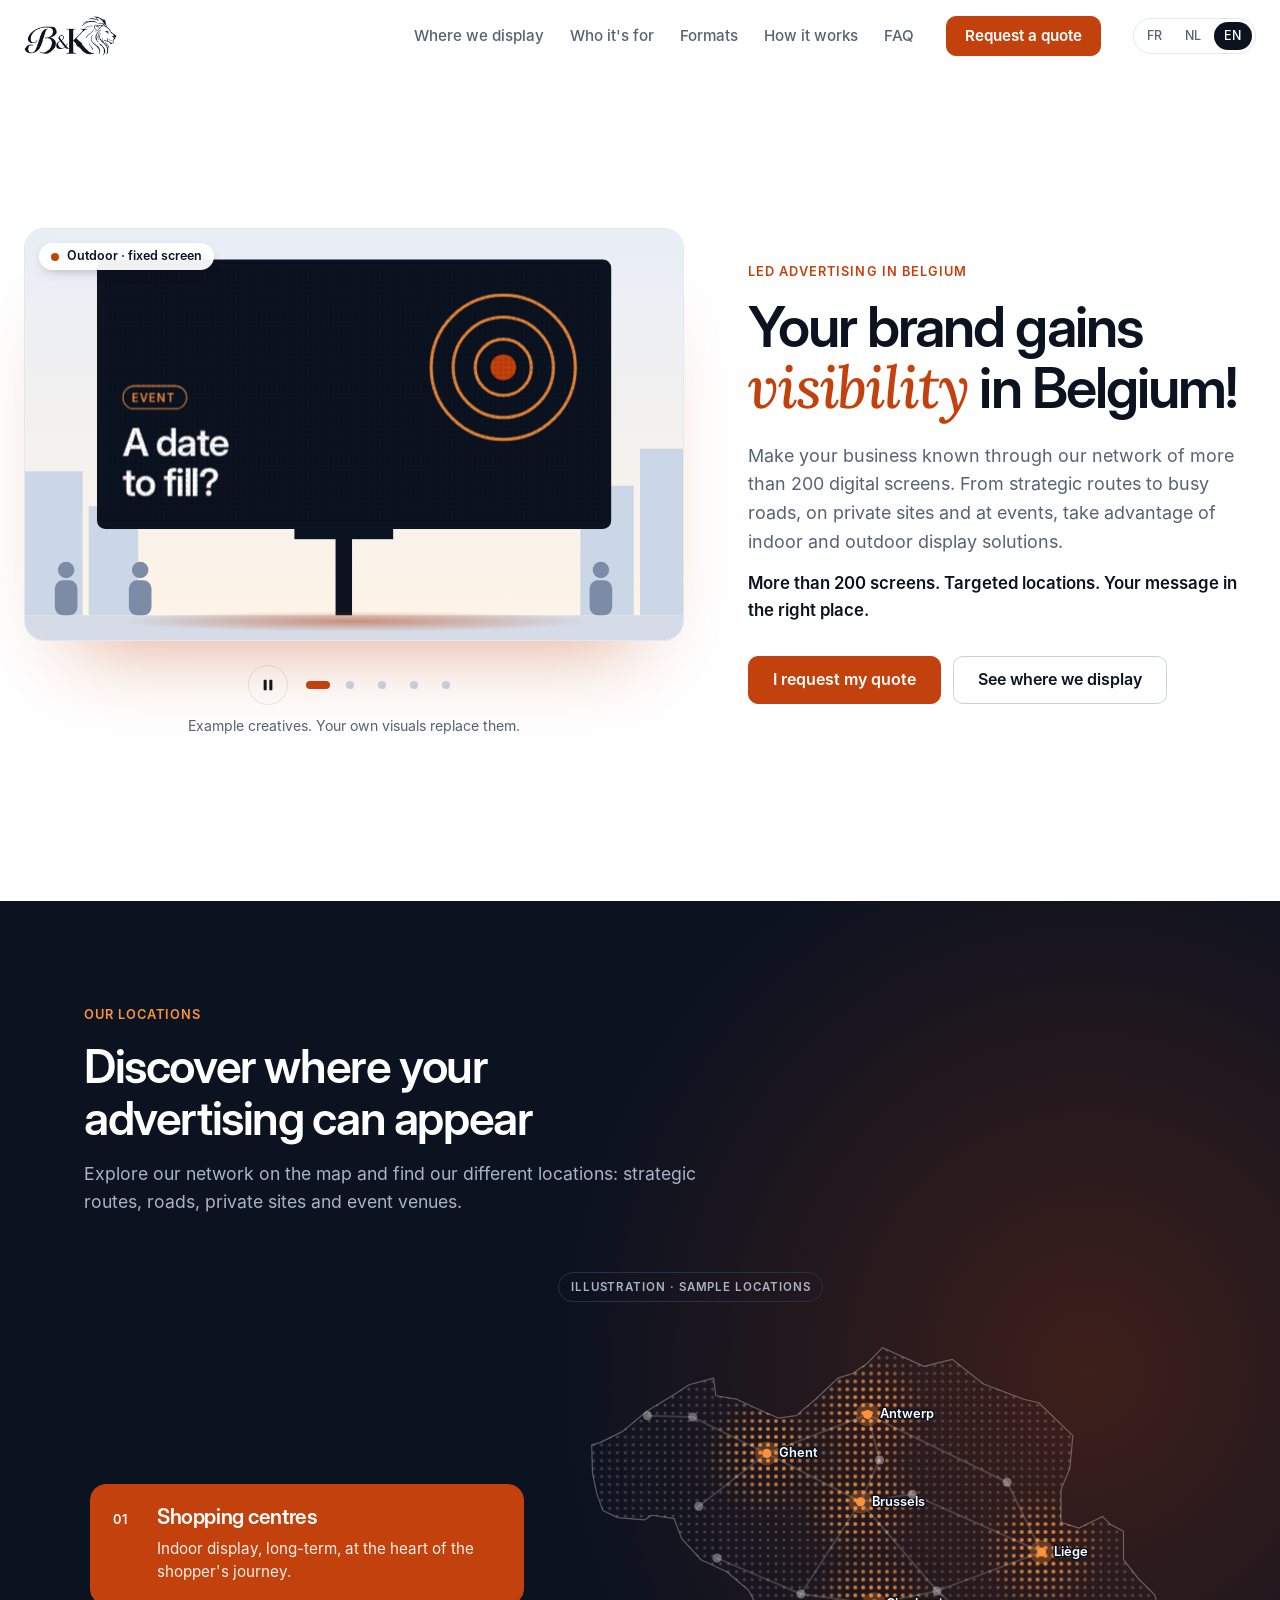
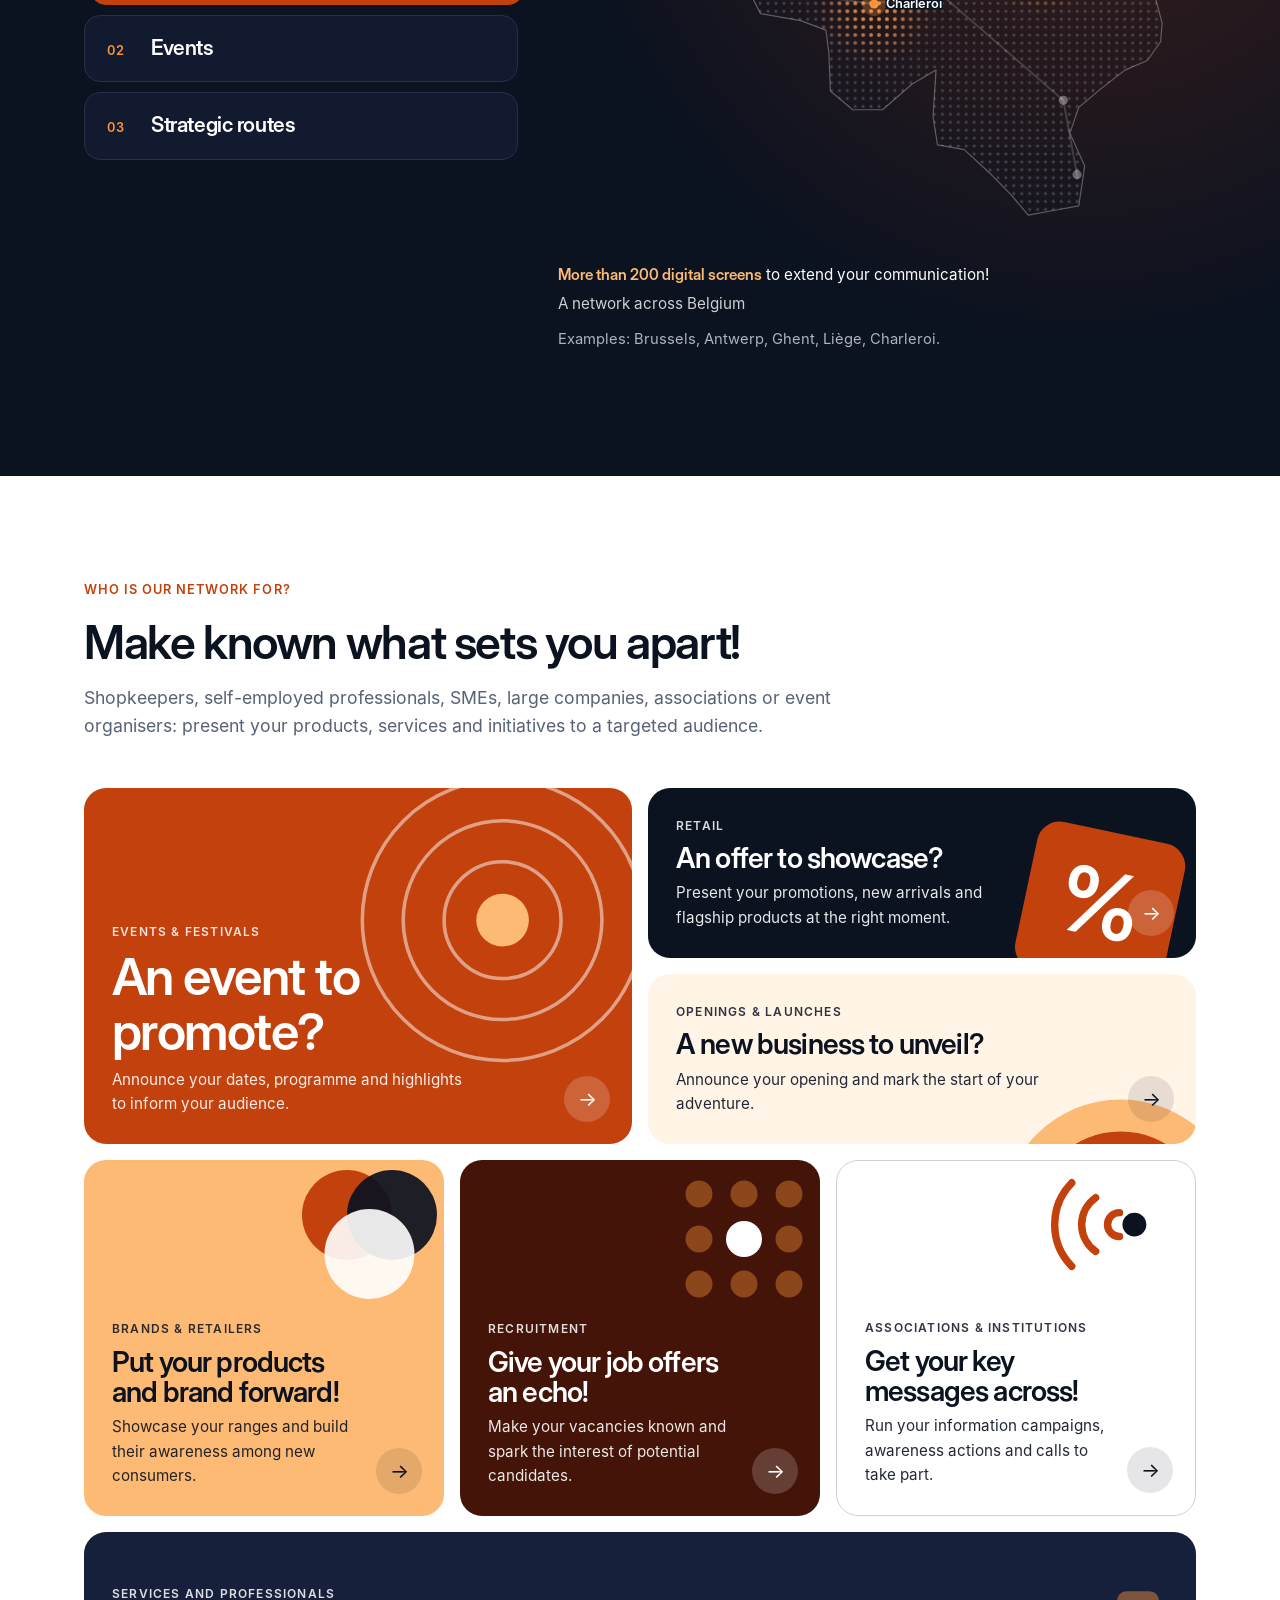
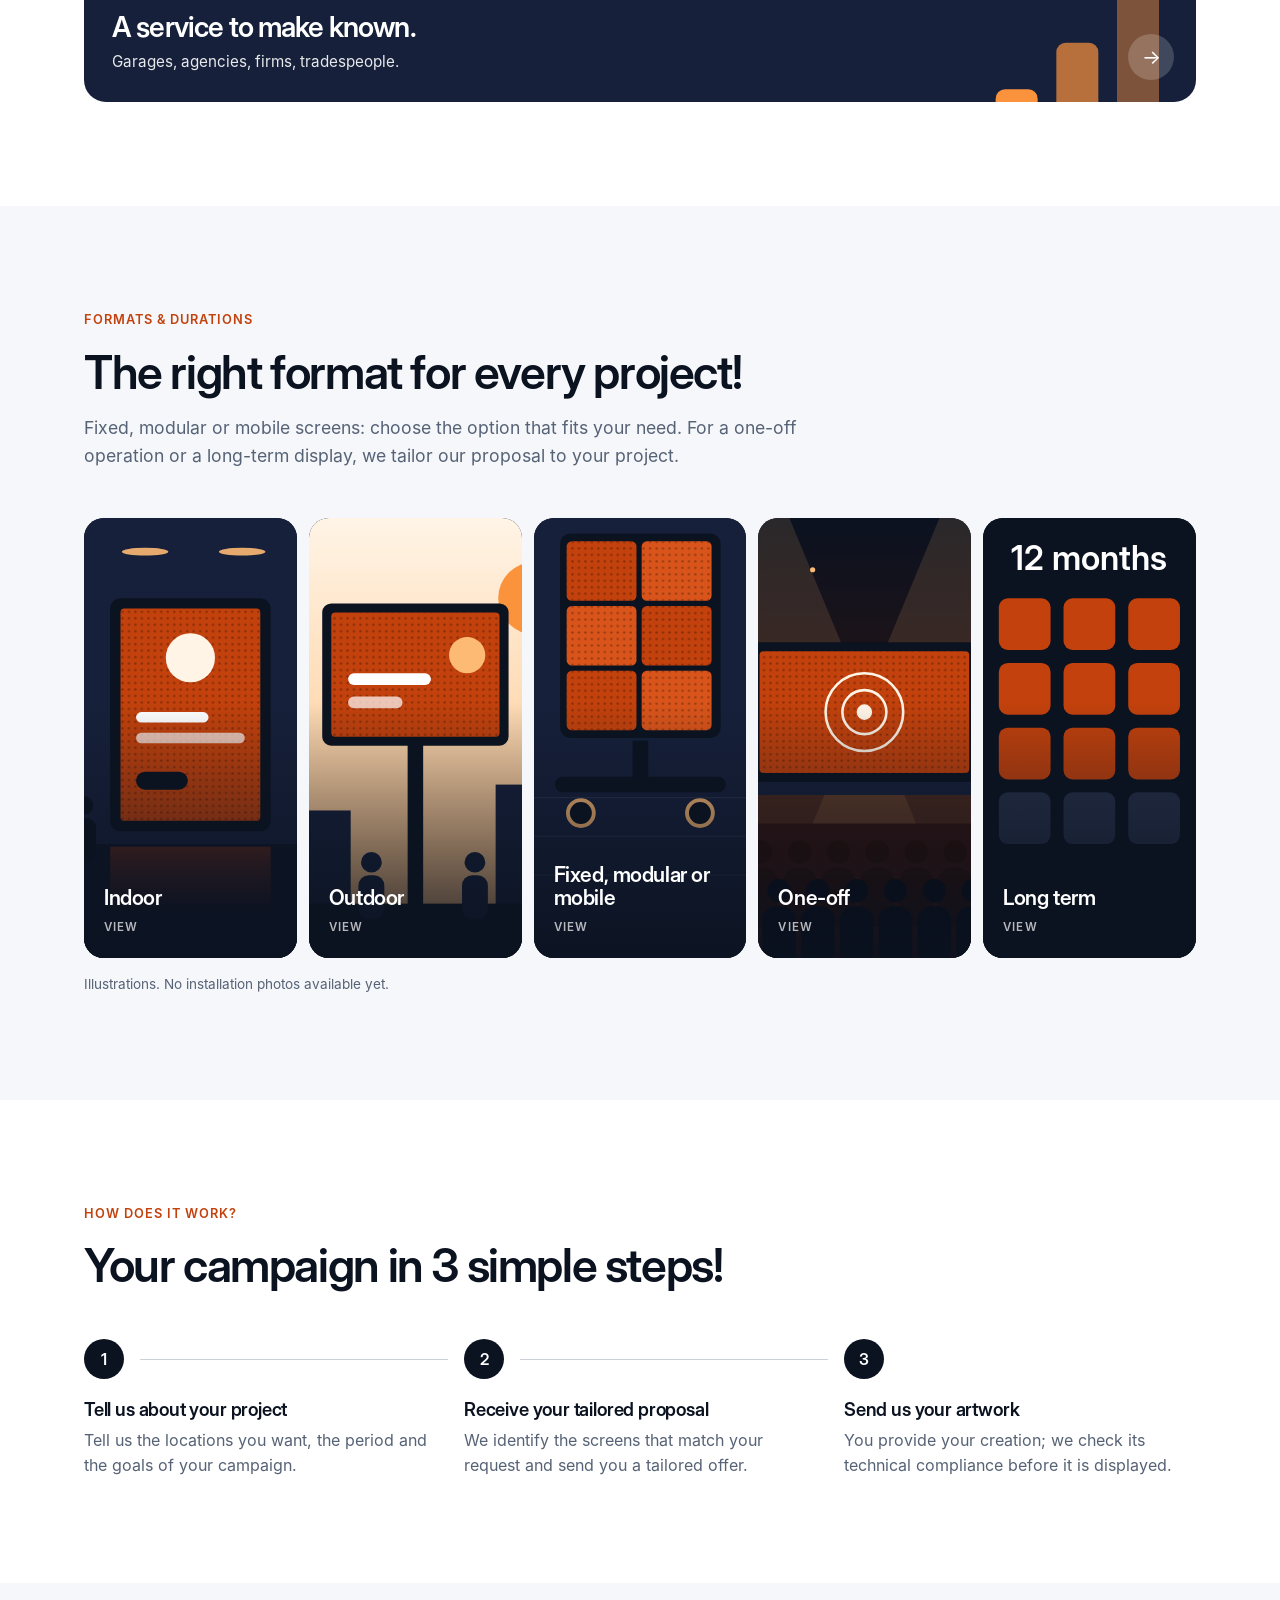
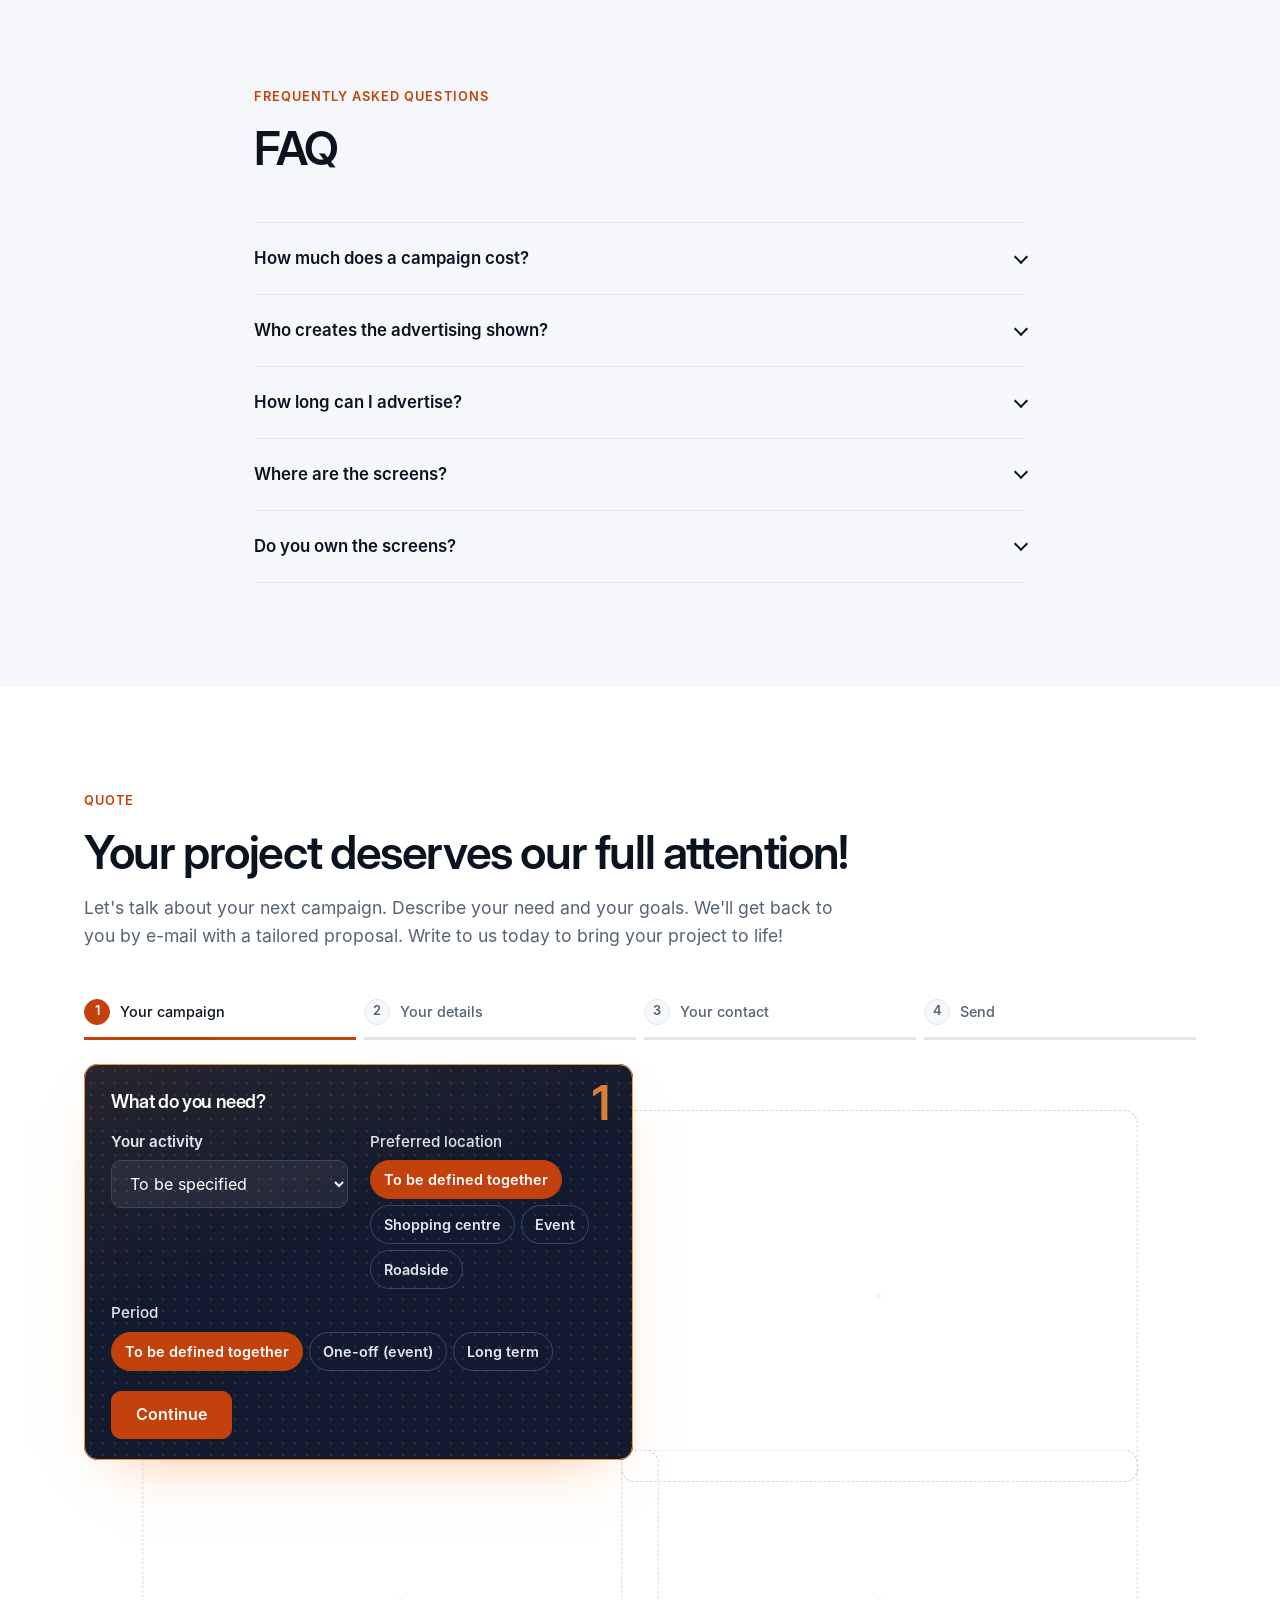
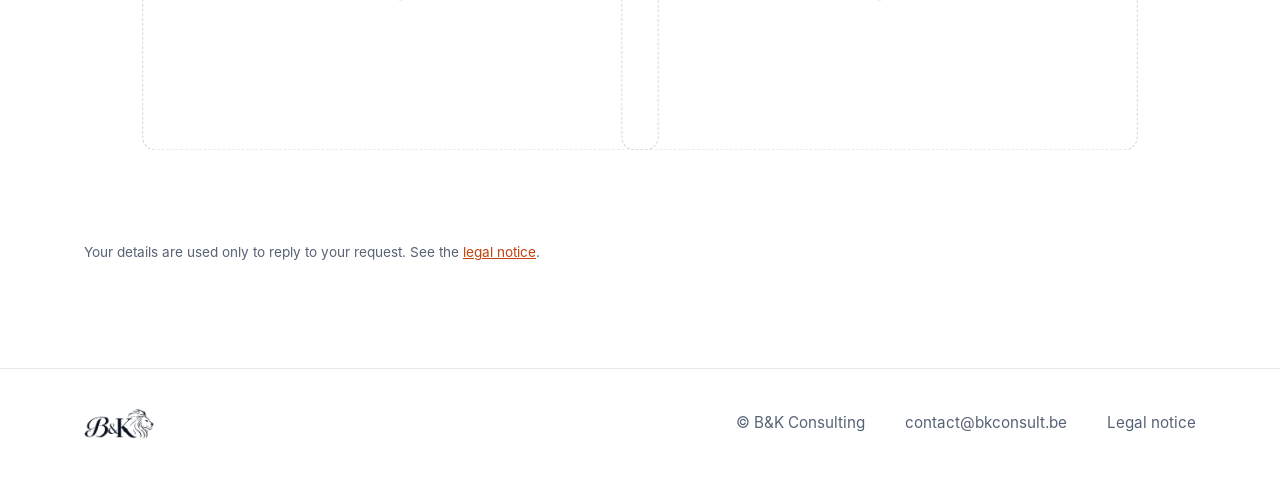
==== commit ba90bb90: "Textes du site" ====
--- a/en/index.html
+++ b/en/index.html
@@ -4,10 +4,10 @@
   <meta charset="utf-8">
   <meta name="viewport" content="width=device-width, initial-scale=1">
   <title>B&amp;K Consulting — LED screen advertising in Belgium</title>
-  <meta name="description" content="B&amp;K Consulting displays your advertising on its LED screens across Belgium: shopping centres, events and roadsides. Quote on request.">
+  <meta name="description" content="B&amp;K Consulting displays your advertising on a network of more than 200 digital screens across Belgium: strategic routes, roads, private sites and events. Quote on request.">
   <meta name="theme-color" content="#FFFFFF">
   <meta property="og:title" content="B&amp;K Consulting — LED screen advertising in Belgium">
-  <meta property="og:description" content="Your ad, where people walk by. LED screens in Belgium, indoors and outdoors.">
+  <meta property="og:description" content="Your brand gains visibility in Belgium. More than 200 digital screens, indoors and outdoors.">
   <meta property="og:type" content="website">
   <meta property="og:locale" content="en_GB">
   <meta property="og:url" content="https://bkconsult.be/en/">
@@ -52,10 +52,11 @@
       <div class="container hero__grid">
         <div class="hero__copy">
           <p class="kicker">LED advertising in Belgium</p>
-          <h1>Your ad, where people <em>walk by.</em></h1>
-          <p class="lead">LED screens in shopping centres, at events and along roads, in Belgium.</p>
+          <h1>Your brand gains <em>visibility</em> in Belgium!</h1>
+          <p class="lead">Make your business known through our network of more than 200 digital screens. From strategic routes to busy roads, on private sites and at events, take advantage of indoor and outdoor display solutions.</p>
+          <p class="lead lead--tag">More than 200 screens. Targeted locations. Your message in the right place.</p>
           <div class="actions">
-            <a class="btn" href="#devis">Ask for availability and a quote</a>
+            <a class="btn" href="#devis">I request my quote</a>
             <a class="btn btn--ghost" href="#lieux">See where we display</a>
           </div>
         </div>
@@ -79,9 +80,9 @@
     <section class="places" id="lieux" aria-labelledby="t-lieux">
       <div class="container">
         <div class="places__head">
-          <p class="kicker kicker--led">Locations</p>
-          <h2 id="t-lieux">Where the crowds are.</h2>
-          <p class="places__lead">High-footfall locations, indoors and outdoors. Pick a type of location: the screens light up on the map. Tap a city to see its roads.</p>
+          <p class="kicker kicker--led">Our locations</p>
+          <h2 id="t-lieux">Discover where your advertising can appear</h2>
+          <p class="places__lead">Explore our network on the map and find our different locations: strategic routes, roads, private sites and event venues.</p>
         </div>
         <div class="places__grid">
           <div class="types" role="group" aria-label="Types of locations">
@@ -92,7 +93,7 @@
           <figure class="map">
             <span class="map__badge">Illustration · sample locations</span>
             <svg class="map__svg" viewBox="0 0 644 540" role="img" aria-label="Illustrative map of Belgium with sample locations" focusable="false"><defs><clipPath id="be"><path d="M34.0,132.1 L42.3,129.8 L64.8,118.7 L90.3,97.6 L117.3,81.3 L132.3,71.4 L157.1,64.7 L159.3,82.5 L180.4,86.0 L195.4,93.1 L222.4,105.0 L240.4,102.6 L259.9,86.0 L282.4,64.7 L297.4,60.0 L312.5,49.4 L327.5,34.0 L369.5,52.9 L398.0,45.8 L429.5,70.7 L470.1,86.0 L485.1,89.6 L519.6,122.7 L516.6,155.8 L507.6,177.1 L507.6,210.2 L525.6,216.1 L549.6,204.3 L557.1,212.1 L570.7,219.2 L570.7,248.0 L585.7,267.0 L602.2,283.5 L609.7,311.9 L608.2,330.8 L594.7,349.7 L572.2,359.4 L548.1,378.1 L525.6,397.0 L516.6,423.0 L531.6,456.2 L525.6,496.4 L500.1,501.1 L474.6,505.8 L456.6,484.5 L435.6,463.2 L410.0,439.6 L383.0,434.9 L378.5,406.5 L381.5,359.2 L357.5,373.4 L327.5,399.4 L297.4,399.4 L274.9,380.5 L273.4,342.6 L270.4,319.0 L244.9,309.5 L204.4,302.4 L192.4,278.8 L169.9,259.9 L144.3,248.0 L124.8,226.7 L117.3,206.6 L94.8,203.1 L87.3,207.8 L60.3,205.5 L45.3,198.4 L39.3,181.8 L34.8,160.5Z"/></clipPath><pattern id="dotsDim" width="8" height="8" patternUnits="userSpaceOnUse"><circle cx="4" cy="4" r="1.5" fill="#fff" fill-opacity=".2"/></pattern><pattern id="dotsHot" width="8" height="8" patternUnits="userSpaceOnUse"><circle cx="4" cy="4" r="2" fill="#FB923C"/></pattern><radialGradient id="halo"><stop offset="0" stop-color="#fff"/><stop offset=".45" stop-color="#fff" stop-opacity=".7"/><stop offset="1" stop-color="#fff" stop-opacity="0"/></radialGradient><mask id="litmask" maskUnits="userSpaceOnUse" x="0" y="0" width="644" height="540"><circle class="lit" data-types="cc axe" cx="305.3" cy="189.6" r="64" fill="url(#halo)"/><circle class="lit" data-types="cc axe" cx="312.5" cy="101.4" r="64" fill="url(#halo)"/><circle class="lit" data-types="cc axe" cx="210.7" cy="140.7" r="64" fill="url(#halo)"/><circle class="lit" data-types="cc event axe" cx="488.1" cy="240.2" r="64" fill="url(#halo)"/><circle class="lit" data-types="cc axe" cx="319.1" cy="292.7" r="64" fill="url(#halo)"/><circle class="lit" data-types="event axe" cx="382.6" cy="279.5" r="64" fill="url(#halo)"/><circle class="lit" data-types="axe" cx="245.2" cy="282.6" r="64" fill="url(#halo)"/><circle class="lit" data-types="event axe" cx="135.9" cy="104.0" r="64" fill="url(#halo)"/><circle class="lit" data-types="axe" cx="453.3" cy="169.8" r="64" fill="url(#halo)"/><circle class="lit" data-types="axe" cx="357.5" cy="182.0" r="64" fill="url(#halo)"/><circle class="lit" data-types="axe" cx="160.5" cy="246.4" r="64" fill="url(#halo)"/><circle class="lit" data-types="axe" cx="324.5" cy="147.3" r="64" fill="url(#halo)"/><circle class="lit" data-types="axe" cx="142.1" cy="194.1" r="64" fill="url(#halo)"/><circle class="lit" data-types="axe" cx="523.8" cy="464.9" r="64" fill="url(#halo)"/><circle class="lit" data-types="event axe" cx="510.0" cy="389.9" r="64" fill="url(#halo)"/><circle class="lit" data-types="event axe" cx="90.3" cy="102.6" r="64" fill="url(#halo)"/></mask><mask id="curmask" maskUnits="userSpaceOnUse" x="0" y="0" width="644" height="540"><circle class="cursor" cx="-200" cy="-200" r="62" fill="url(#halo)"/></mask></defs><rect width="644" height="540" fill="url(#dotsDim)" clip-path="url(#be)"/><g clip-path="url(#be)"><rect width="644" height="540" fill="url(#dotsHot)" mask="url(#litmask)"/><rect class="cursor-dots" width="644" height="540" fill="url(#dotsHot)" mask="url(#curmask)"/></g><path class="map__edge" d="M34.0,132.1 L42.3,129.8 L64.8,118.7 L90.3,97.6 L117.3,81.3 L132.3,71.4 L157.1,64.7 L159.3,82.5 L180.4,86.0 L195.4,93.1 L222.4,105.0 L240.4,102.6 L259.9,86.0 L282.4,64.7 L297.4,60.0 L312.5,49.4 L327.5,34.0 L369.5,52.9 L398.0,45.8 L429.5,70.7 L470.1,86.0 L485.1,89.6 L519.6,122.7 L516.6,155.8 L507.6,177.1 L507.6,210.2 L525.6,216.1 L549.6,204.3 L557.1,212.1 L570.7,219.2 L570.7,248.0 L585.7,267.0 L602.2,283.5 L609.7,311.9 L608.2,330.8 L594.7,349.7 L572.2,359.4 L548.1,378.1 L525.6,397.0 L516.6,423.0 L531.6,456.2 L525.6,496.4 L500.1,501.1 L474.6,505.8 L456.6,484.5 L435.6,463.2 L410.0,439.6 L383.0,434.9 L378.5,406.5 L381.5,359.2 L357.5,373.4 L327.5,399.4 L297.4,399.4 L274.9,380.5 L273.4,342.6 L270.4,319.0 L244.9,309.5 L204.4,302.4 L192.4,278.8 L169.9,259.9 L144.3,248.0 L124.8,226.7 L117.3,206.6 L94.8,203.1 L87.3,207.8 L60.3,205.5 L45.3,198.4 L39.3,181.8 L34.8,160.5Z"/><polyline class="road" data-types="axe" data-name="E40" data-cities="Ostende,Bruges,Gand,Bruxelles,Louvain,Liège" points="90.3,102.6 135.9,104.0 210.7,140.7 305.3,189.6 357.5,182.0 488.1,240.2"/><g class="road__tag" data-types="axe" data-name="E40" transform="translate(173.3 122.3)"><rect x="-22" y="-11" width="44" height="22" rx="11"/><text y="5" text-anchor="middle">E40</text></g><polyline class="road" data-types="axe" data-name="E19" data-cities="Anvers,Malines,Bruxelles,Mons" points="312.5,101.4 324.5,147.3 305.3,189.6 245.2,282.6"/><g class="road__tag" data-types="axe" data-name="E19" transform="translate(314.9 168.4)"><rect x="-22" y="-11" width="44" height="22" rx="11"/><text y="5" text-anchor="middle">E19</text></g><polyline class="road" data-types="axe" data-name="E411" data-cities="Bruxelles,Namur,Bastogne,Arlon" points="305.3,189.6 382.6,279.5 510.0,389.9 523.8,464.9"/><g class="road__tag" data-types="axe" data-name="E411" transform="translate(446.3 334.7)"><rect x="-22" y="-11" width="44" height="22" rx="11"/><text y="5" text-anchor="middle">E411</text></g><polyline class="road" data-types="axe" data-name="E42" data-cities="Tournai,Mons,Charleroi,Namur,Liège" points="160.5,246.4 245.2,282.6 319.1,292.7 382.6,279.5 488.1,240.2"/><g class="road__tag" data-types="axe" data-name="E42" transform="translate(350.9 266.1)"><rect x="-22" y="-11" width="44" height="22" rx="11"/><text y="5" text-anchor="middle">E42</text></g><polyline class="road" data-types="axe" data-name="E313" data-cities="Anvers,Hasselt,Liège" points="312.5,101.4 453.3,169.8 488.1,240.2"/><g class="road__tag" data-types="axe" data-name="E313" transform="translate(470.7 205.0)"><rect x="-22" y="-11" width="44" height="22" rx="11"/><text y="5" text-anchor="middle">E313</text></g><polyline class="road" data-types="axe" data-name="E17" data-cities="Anvers,Gand,Courtrai" points="312.5,101.4 210.7,140.7 142.1,194.1"/><g class="road__tag" data-types="axe" data-name="E17" transform="translate(176.4 167.4)"><rect x="-22" y="-11" width="44" height="22" rx="11"/><text y="5" text-anchor="middle">E17</text></g><g class="pin" data-types="cc axe" data-city="Bruxelles" tabindex="0" role="button" aria-label="Brussels" transform="translate(305.3 189.6)"><circle class="pin__hit" r="18"/><circle class="pin__ring" r="12"/><circle class="pin__dot" r="4.6"/><text class="pin__label" x="12" y="4">Brussels</text></g><g class="pin" data-types="cc axe" data-city="Anvers" tabindex="0" role="button" aria-label="Antwerp" transform="translate(312.5 101.4)"><circle class="pin__hit" r="18"/><circle class="pin__ring" r="12"/><circle class="pin__dot" r="4.6"/><text class="pin__label" x="12" y="4">Antwerp</text></g><g class="pin" data-types="cc axe" data-city="Gand" tabindex="0" role="button" aria-label="Ghent" transform="translate(210.7 140.7)"><circle class="pin__hit" r="18"/><circle class="pin__ring" r="12"/><circle class="pin__dot" r="4.6"/><text class="pin__label" x="12" y="4">Ghent</text></g><g class="pin" data-types="cc event axe" data-city="Liège" tabindex="0" role="button" aria-label="Liège" transform="translate(488.1 240.2)"><circle class="pin__hit" r="18"/><circle class="pin__ring" r="12"/><circle class="pin__dot" r="4.6"/><text class="pin__label" x="12" y="4">Liège</text></g><g class="pin" data-types="cc axe" data-city="Charleroi" tabindex="0" role="button" aria-label="Charleroi" transform="translate(319.1 292.7)"><circle class="pin__hit" r="18"/><circle class="pin__ring" r="12"/><circle class="pin__dot" r="4.6"/><text class="pin__label" x="12" y="4">Charleroi</text></g><g class="pin" data-types="event axe" data-city="Namur" tabindex="0" role="button" aria-label="Namur" transform="translate(382.6 279.5)"><circle class="pin__hit" r="18"/><circle class="pin__ring" r="12"/><circle class="pin__dot" r="4.6"/><text class="pin__label" x="12" y="4">Namur</text></g><g class="pin" data-types="axe" data-city="Mons" tabindex="0" role="button" aria-label="Mons" transform="translate(245.2 282.6)"><circle class="pin__hit" r="18"/><circle class="pin__ring" r="12"/><circle class="pin__dot" r="4.6"/><text class="pin__label" x="12" y="4">Mons</text></g><g class="pin" data-types="event axe" data-city="Bruges" tabindex="0" role="button" aria-label="Bruges" transform="translate(135.9 104.0)"><circle class="pin__hit" r="18"/><circle class="pin__ring" r="12"/><circle class="pin__dot" r="4.6"/><text class="pin__label" x="12" y="4">Bruges</text></g><g class="pin pin--minor" data-types="axe" data-city="Hasselt" tabindex="0" role="button" aria-label="Hasselt" transform="translate(453.3 169.8)"><circle class="pin__hit" r="18"/><circle class="pin__ring" r="12"/><circle class="pin__dot" r="4.6"/><text class="pin__label" x="-12" y="4" text-anchor="end">Hasselt</text></g><g class="pin pin--minor" data-types="axe" data-city="Louvain" tabindex="0" role="button" aria-label="Leuven" transform="translate(357.5 182.0)"><circle class="pin__hit" r="18"/><circle class="pin__ring" r="12"/><circle class="pin__dot" r="4.6"/><text class="pin__label" x="12" y="4">Leuven</text></g><g class="pin" data-types="axe" data-city="Tournai" tabindex="0" role="button" aria-label="Tournai" transform="translate(160.5 246.4)"><circle class="pin__hit" r="18"/><circle class="pin__ring" r="12"/><circle class="pin__dot" r="4.6"/><text class="pin__label" x="12" y="4">Tournai</text></g><g class="pin pin--minor" data-types="axe" data-city="Malines" tabindex="0" role="button" aria-label="Mechelen" transform="translate(324.5 147.3)"><circle class="pin__hit" r="18"/><circle class="pin__ring" r="12"/><circle class="pin__dot" r="4.6"/><text class="pin__label" x="12" y="4">Mechelen</text></g><g class="pin" data-types="axe" data-city="Courtrai" tabindex="0" role="button" aria-label="Kortrijk" transform="translate(142.1 194.1)"><circle class="pin__hit" r="18"/><circle class="pin__ring" r="12"/><circle class="pin__dot" r="4.6"/><text class="pin__label" x="12" y="4">Kortrijk</text></g><g class="pin" data-types="axe" data-city="Arlon" tabindex="0" role="button" aria-label="Arlon" transform="translate(523.8 464.9)"><circle class="pin__hit" r="18"/><circle class="pin__ring" r="12"/><circle class="pin__dot" r="4.6"/><text class="pin__label" x="-12" y="4" text-anchor="end">Arlon</text></g><g class="pin" data-types="event axe" data-city="Bastogne" tabindex="0" role="button" aria-label="Bastogne" transform="translate(510.0 389.9)"><circle class="pin__hit" r="18"/><circle class="pin__ring" r="12"/><circle class="pin__dot" r="4.6"/><text class="pin__label" x="-12" y="4" text-anchor="end">Bastogne</text></g><g class="pin" data-types="event axe" data-city="Ostende" tabindex="0" role="button" aria-label="Ostend" transform="translate(90.3 102.6)"><circle class="pin__hit" r="18"/><circle class="pin__ring" r="12"/><circle class="pin__dot" r="4.6"/><text class="pin__label" x="0" y="-16" text-anchor="middle">Ostend</text></g></svg>
-            <p class="map__stats"><strong>200+</strong> LED screens · <strong>100</strong> indoor · <strong>100</strong> outdoor</p>
+            <p class="map__stats"><strong>More than 200 digital screens</strong> to extend your communication!<span>A network across Belgium</span></p>
             <figcaption class="map__cap" role="status" aria-live="polite"></figcaption>
           </figure>
         </div>
@@ -102,17 +103,17 @@
     <section class="section" id="pour-qui" aria-labelledby="t-pour-qui">
       <div class="container">
         <div class="section__head">
-          <p class="kicker">Who it's for</p>
-          <h2 id="t-pour-qui">You have something to show. We have the screen.</h2>
-          <p class="section__lead"></p>
+          <p class="kicker">Who is our network for?</p>
+          <h2 id="t-pour-qui">Make known what sets you apart!</h2>
+          <p class="section__lead">Shopkeepers, self-employed professionals, SMEs, large companies, associations or event organisers: present your products, services and initiatives to a targeted audience.</p>
         </div>
         <ul class="tiles">
-<li class="tile tile--a reveal"><a class="tile__link" href="#devis" data-profil="Events and festivals"><svg class="tile__deco" viewBox="0 0 120 120" aria-hidden="true"><g fill="none" stroke="#fff" stroke-opacity=".5" stroke-width="1.2"><circle cx="70" cy="50" r="48"/><circle cx="70" cy="50" r="34"/><circle cx="70" cy="50" r="20"/></g><circle cx="70" cy="50" r="9" fill="#FDBA74"/></svg><span class="tile__tag">Events and festivals</span><span class="tile__title">A date to fill?</span><span class="tile__desc">Visible on site, for the duration of your event.</span><span class="tile__go" aria-hidden="true">→</span></a></li>
-<li class="tile tile--b reveal"><a class="tile__link" href="#devis" data-profil="Retail"><svg class="tile__deco" viewBox="0 0 120 120" aria-hidden="true"><rect x="38" y="22" width="66" height="66" rx="10" fill="#C2410C" transform="rotate(12 71 55)"/><text x="71" y="68" text-anchor="middle" font-family="Inter Display,Inter,sans-serif" font-weight="600" font-size="40" fill="#fff" transform="rotate(12 71 55)">%</text></svg><span class="tile__tag">Retail</span><span class="tile__title">A promo to announce?</span><span class="tile__desc">Right where your customers are, at the right moment.</span><span class="tile__go" aria-hidden="true">→</span></a></li>
-<li class="tile tile--c reveal"><a class="tile__link" href="#devis" data-profil="Openings and launches"><svg class="tile__deco" viewBox="0 0 120 120" aria-hidden="true"><circle cx="80" cy="110" r="52" fill="#FDBA74"/><circle cx="80" cy="110" r="38" fill="#C2410C"/><circle cx="80" cy="110" r="24" fill="#0B1220"/></svg><span class="tile__tag">Openings and launches</span><span class="tile__title">A launch to announce?</span><span class="tile__desc">Let people know from day one.</span><span class="tile__go" aria-hidden="true">→</span></a></li>
-<li class="tile tile--d reveal"><a class="tile__link" href="#devis" data-profil="Brands and retailers"><svg class="tile__deco" viewBox="0 0 120 120" aria-hidden="true"><circle cx="48" cy="46" r="30" fill="#C2410C"/><circle cx="78" cy="46" r="30" fill="#0B1220" fill-opacity=".92"/><circle cx="63" cy="72" r="30" fill="#fff" fill-opacity=".9"/></svg><span class="tile__tag">Brands and retailers</span><span class="tile__title">Your brand, big.</span><span class="tile__desc">A regular presence in front of a large audience.</span><span class="tile__go" aria-hidden="true">→</span></a></li>
-<li class="tile tile--e reveal"><a class="tile__link" href="#devis" data-profil="Recruitment"><svg class="tile__deco" viewBox="0 0 120 120" aria-hidden="true"><g fill="#FB923C" fill-opacity=".4"><circle cx="32" cy="32" r="9"/><circle cx="62" cy="32" r="9"/><circle cx="92" cy="32" r="9"/><circle cx="32" cy="62" r="9"/><circle cx="92" cy="62" r="9"/><circle cx="32" cy="92" r="9"/><circle cx="62" cy="92" r="9"/><circle cx="92" cy="92" r="9"/></g><circle cx="62" cy="62" r="12" fill="#fff"/></svg><span class="tile__tag">Recruitment</span><span class="tile__title">We're hiring. Say it in public.</span><span class="tile__desc">Reach candidates where they pass by.</span><span class="tile__go" aria-hidden="true">→</span></a></li>
-<li class="tile tile--f reveal"><a class="tile__link" href="#devis" data-profil="Associations and institutions"><svg class="tile__deco" viewBox="0 0 120 120" aria-hidden="true"><g fill="none" stroke="#C2410C" stroke-width="5" stroke-linecap="round"><path d="M30 80a40 40 0 0 1 0-56"/><path d="M46 70a22 22 0 0 1 0-36"/><path d="M62 60a6 6 0 0 1 0-16"/></g><circle cx="72" cy="52" r="8" fill="#0B1220"/></svg><span class="tile__tag">Associations and institutions</span><span class="tile__title">A campaign to carry.</span><span class="tile__desc">Awareness, information, calls to take part.</span><span class="tile__go" aria-hidden="true">→</span></a></li>
+<li class="tile tile--a reveal"><a class="tile__link" href="#devis" data-profil="Events &amp; festivals"><svg class="tile__deco" viewBox="0 0 120 120" aria-hidden="true"><g fill="none" stroke="#fff" stroke-opacity=".5" stroke-width="1.2"><circle cx="70" cy="50" r="48"/><circle cx="70" cy="50" r="34"/><circle cx="70" cy="50" r="20"/></g><circle cx="70" cy="50" r="9" fill="#FDBA74"/></svg><span class="tile__tag">Events &amp; festivals</span><span class="tile__title">An event to promote?</span><span class="tile__desc">Announce your dates, programme and highlights to inform your audience.</span><span class="tile__go" aria-hidden="true">→</span></a></li>
+<li class="tile tile--b reveal"><a class="tile__link" href="#devis" data-profil="Retail"><svg class="tile__deco" viewBox="0 0 120 120" aria-hidden="true"><rect x="38" y="22" width="66" height="66" rx="10" fill="#C2410C" transform="rotate(12 71 55)"/><text x="71" y="68" text-anchor="middle" font-family="Inter Display,Inter,sans-serif" font-weight="600" font-size="40" fill="#fff" transform="rotate(12 71 55)">%</text></svg><span class="tile__tag">Retail</span><span class="tile__title">An offer to showcase?</span><span class="tile__desc">Present your promotions, new arrivals and flagship products at the right moment.</span><span class="tile__go" aria-hidden="true">→</span></a></li>
+<li class="tile tile--c reveal"><a class="tile__link" href="#devis" data-profil="Openings &amp; launches"><svg class="tile__deco" viewBox="0 0 120 120" aria-hidden="true"><circle cx="80" cy="110" r="52" fill="#FDBA74"/><circle cx="80" cy="110" r="38" fill="#C2410C"/><circle cx="80" cy="110" r="24" fill="#0B1220"/></svg><span class="tile__tag">Openings &amp; launches</span><span class="tile__title">A new business to unveil?</span><span class="tile__desc">Announce your opening and mark the start of your adventure.</span><span class="tile__go" aria-hidden="true">→</span></a></li>
+<li class="tile tile--d reveal"><a class="tile__link" href="#devis" data-profil="Brands &amp; retailers"><svg class="tile__deco" viewBox="0 0 120 120" aria-hidden="true"><circle cx="48" cy="46" r="30" fill="#C2410C"/><circle cx="78" cy="46" r="30" fill="#0B1220" fill-opacity=".92"/><circle cx="63" cy="72" r="30" fill="#fff" fill-opacity=".9"/></svg><span class="tile__tag">Brands &amp; retailers</span><span class="tile__title">Put your products and brand forward!</span><span class="tile__desc">Showcase your ranges and build their awareness among new consumers.</span><span class="tile__go" aria-hidden="true">→</span></a></li>
+<li class="tile tile--e reveal"><a class="tile__link" href="#devis" data-profil="Recruitment"><svg class="tile__deco" viewBox="0 0 120 120" aria-hidden="true"><g fill="#FB923C" fill-opacity=".4"><circle cx="32" cy="32" r="9"/><circle cx="62" cy="32" r="9"/><circle cx="92" cy="32" r="9"/><circle cx="32" cy="62" r="9"/><circle cx="92" cy="62" r="9"/><circle cx="32" cy="92" r="9"/><circle cx="62" cy="92" r="9"/><circle cx="92" cy="92" r="9"/></g><circle cx="62" cy="62" r="12" fill="#fff"/></svg><span class="tile__tag">Recruitment</span><span class="tile__title">Give your job offers an echo!</span><span class="tile__desc">Make your vacancies known and spark the interest of potential candidates.</span><span class="tile__go" aria-hidden="true">→</span></a></li>
+<li class="tile tile--f reveal"><a class="tile__link" href="#devis" data-profil="Associations &amp; institutions"><svg class="tile__deco" viewBox="0 0 120 120" aria-hidden="true"><g fill="none" stroke="#C2410C" stroke-width="5" stroke-linecap="round"><path d="M30 80a40 40 0 0 1 0-56"/><path d="M46 70a22 22 0 0 1 0-36"/><path d="M62 60a6 6 0 0 1 0-16"/></g><circle cx="72" cy="52" r="8" fill="#0B1220"/></svg><span class="tile__tag">Associations &amp; institutions</span><span class="tile__title">Get your key messages across!</span><span class="tile__desc">Run your information campaigns, awareness actions and calls to take part.</span><span class="tile__go" aria-hidden="true">→</span></a></li>
 <li class="tile tile--g reveal"><a class="tile__link" href="#devis" data-profil="Services and professionals"><svg class="tile__deco" viewBox="0 0 120 120" aria-hidden="true"><g fill="#FB923C"><rect x="20" y="70" width="18" height="36" rx="4"/><rect x="46" y="50" width="18" height="56" rx="4" fill-opacity=".7"/><rect x="72" y="28" width="18" height="78" rx="4" fill-opacity=".45"/></g></svg><span class="tile__tag">Services and professionals</span><span class="tile__title">A service to make known.</span><span class="tile__desc">Garages, agencies, firms, tradespeople.</span><span class="tile__go" aria-hidden="true">→</span></a></li>
         </ul>
       </div>
@@ -121,9 +122,9 @@
     <section class="section section--surface" id="formats" aria-labelledby="t-formats">
       <div class="container">
         <div class="section__head">
-          <p class="kicker">Formats and durations</p>
-          <h2 id="t-formats">A screen for a day, or for a year.</h2>
-          <p class="section__lead">Indoors or outdoors, for the length of an event or for the long term.</p>
+          <p class="kicker">Formats &amp; durations</p>
+          <h2 id="t-formats">The right format for every project!</h2>
+          <p class="section__lead">Fixed, modular or mobile screens: choose the option that fits your need. For a one-off operation or a long-term display, we tailor our proposal to your project.</p>
         </div>
         <ul class="formats">
 <li class="fcard"><svg class="fcard__media" viewBox="0 0 300 340" preserveAspectRatio="xMidYMid slice" aria-hidden="true"><defs><pattern id="ledA" width="5" height="5" patternUnits="userSpaceOnUse"><circle cx="2.5" cy="2.5" r=".9" fill="#000" fill-opacity=".3"/></pattern><linearGradient id="flA" x1="0" y1="0" x2="0" y2="1"><stop offset="0" stop-color="#C2410C" stop-opacity=".4"/><stop offset="1" stop-color="#C2410C" stop-opacity="0"/></linearGradient></defs><rect width="300" height="340" fill="#16203A"/><rect y="252" width="300" height="88" fill="#0E1527"/><g fill="#FDBA74" fill-opacity=".9"><ellipse cx="40" cy="26" rx="18" ry="3"/><ellipse cx="115" cy="26" rx="18" ry="3"/><ellipse cx="190" cy="26" rx="18" ry="3"/><ellipse cx="265" cy="26" rx="18" ry="3"/></g><rect x="88" y="62" width="124" height="180" rx="8" fill="#0B1220"/><rect x="96" y="70" width="108" height="164" rx="3" fill="#C2410C"/><rect x="96" y="70" width="108" height="164" fill="url(#ledA)"/><circle cx="150" cy="108" r="19" fill="#FFF4E6"/><rect x="108" y="150" width="56" height="8" rx="4" fill="#fff"/><rect x="108" y="166" width="84" height="8" rx="4" fill="#fff" fill-opacity=".7"/><rect x="108" y="196" width="40" height="14" rx="7" fill="#0B1220"/><rect x="88" y="254" width="124" height="54" fill="url(#flA)"/><circle cx="40" cy="216" r="8" fill="#050A14"/><rect x="30" y="226" width="20" height="34" rx="8" fill="#050A14"/><circle cx="252" cy="216" r="8" fill="#050A14"/><rect x="242" y="226" width="20" height="34" rx="8" fill="#050A14"/><circle cx="286" cy="216" r="8" fill="#050A14"/><rect x="276" y="226" width="20" height="34" rx="8" fill="#050A14"/><circle cx="68" cy="222" r="7" fill="#0B1220"/><rect x="59" y="232" width="18" height="34" rx="7" fill="#0B1220"/></svg><div class="fcard__closed"><h3>Indoor</h3><span class="fcard__hint" aria-hidden="true">View</span></div><div class="fcard__open"><h3>Indoor</h3><p>Screens for shopping centres and covered venues, built for long-running display.</p><a class="fcard__link" href="#devis">Request a quote <span aria-hidden="true">→</span></a></div></li>
@@ -139,14 +140,13 @@
     <section class="section" id="fonctionnement" aria-labelledby="t-fonctionnement">
       <div class="container">
         <div class="section__head">
-          <p class="kicker">How it works</p>
-          <h2 id="t-fonctionnement">You write to us. We take care of the screen.</h2>
+          <p class="kicker">How does it work?</p>
+          <h2 id="t-fonctionnement">Your campaign in 3 simple steps!</h2>
         </div>
         <ol class="steps">
-<li class="reveal"><span class="steps__n">1</span><h3>Tell us where, when and why</h3><p>Preferred location, period and goal of your campaign.</p></li>
-<li class="reveal"><span class="steps__n">2</span><h3>Get your quote</h3><p>We suggest the right screens, with a tailored price.</p></li>
-<li class="reveal"><span class="steps__n">3</span><h3>Send your artwork</h3><p>You create it. We check it displays well on our screens.</p></li>
-<li class="reveal"><span class="steps__n">4</span><h3>It's on screen</h3><p>Your ad runs for the agreed period.</p></li>
+<li class="reveal"><span class="steps__n">1</span><h3>Tell us about your project</h3><p>Tell us the locations you want, the period and the goals of your campaign.</p></li>
+<li class="reveal"><span class="steps__n">2</span><h3>Receive your tailored proposal</h3><p>We identify the screens that match your request and send you a tailored offer.</p></li>
+<li class="reveal"><span class="steps__n">3</span><h3>Send us your artwork</h3><p>You provide your creation; we check its technical compliance before it is displayed.</p></li>
         </ol>
       </div>
     </section>
@@ -171,8 +171,8 @@
       <div class="container">
         <div class="section__head">
           <p class="kicker">Quote</p>
-          <h2 id="t-devis">Let's talk about your campaign.</h2>
-          <p class="section__lead">A few details are enough. We'll get back to you by e-mail.</p>
+          <h2 id="t-devis">Your project deserves our full attention!</h2>
+          <p class="section__lead">Let's talk about your next campaign. Describe your need and your goals. We'll get back to you by e-mail with a tailored proposal. Write to us today to bring your project to life!</p>
         </div>
         <form class="form" id="contact-form" novalidate>
           <ol class="qprog" aria-label="Quote steps"><li aria-current="step"><span class="qprog__n">1</span><span class="qprog__t">Your campaign</span></li><li><span class="qprog__n">2</span><span class="qprog__t">Your details</span></li><li><span class="qprog__n">3</span><span class="qprog__t">Your contact</span></li><li><span class="qprog__n">4</span><span class="qprog__t">Send</span></li></ol>
@@ -185,7 +185,7 @@
                 <legend class="qstep__h" tabindex="-1">What do you need?</legend>
                 <div class="field">
                   <label for="f-profil">Your activity</label>
-                  <select id="f-profil" name="profil"><option value="">To be specified</option><option>Events and festivals</option><option>Retail</option><option>Openings and launches</option><option>Brands and retailers</option><option>Recruitment</option><option>Associations and institutions</option><option>Services and professionals</option></select>
+                  <select id="f-profil" name="profil"><option value="">To be specified</option><option>Events &amp; festivals</option><option>Retail</option><option>Openings &amp; launches</option><option>Brands &amp; retailers</option><option>Recruitment</option><option>Associations &amp; institutions</option><option>Services and professionals</option></select>
                 </div>
                 <div class="field" role="radiogroup" aria-labelledby="l-lieu">
                   <span class="label" id="l-lieu">Preferred location</span>
@@ -247,7 +247,7 @@
               </fieldset>
             </div>
             <div class="giant__led" aria-hidden="true">
-              <canvas class="giant__canvas" data-ads="Your ad here|B&amp;K|Let's talk"></canvas>
+              <canvas class="giant__canvas" data-ads="Request sent|Failed"></canvas>
               <p class="giant__msg" data-sending="Sending your request…" data-done="Your request has been sent." data-fail="Sending failed.">Sending your request…</p>
             </div>
           </div>
--- a/css/styles.css
+++ b/css/styles.css
@@ -218,7 +218,7 @@
 @keyframes fillin{from{opacity:.15}to{opacity:1}}
 .formats__note{margin-top:16px;font-size:.85rem;color:var(--muted)}
 
-.steps{display:grid;grid-template-columns:repeat(4,1fr);gap:28px;position:relative}
+.steps{display:grid;grid-template-columns:repeat(3,1fr);gap:28px;position:relative}
 .steps li{position:relative}
 .steps__n{display:inline-flex;align-items:center;justify-content:center;width:40px;height:40px;border-radius:50%;background:var(--ink);color:#fff;font-family:var(--font-head);font-weight:600;margin-bottom:20px}
 .steps h3{font-size:1.15rem;letter-spacing:-.01em}
@@ -462,3 +462,6 @@
 .qpanel>.field{align-self:start}.qpanel select{height:auto}
 .hp{position:absolute;left:-9999px;width:1px;height:1px;overflow:hidden}
 .giant__mail{text-decoration:none}
+.giant__msg{display:none}
+.lead.lead--tag{margin-top:14px;color:var(--ink);font-weight:600;font-size:1.05rem}
+.map__stats span{display:block;margin-top:4px;font-weight:400;opacity:.8}
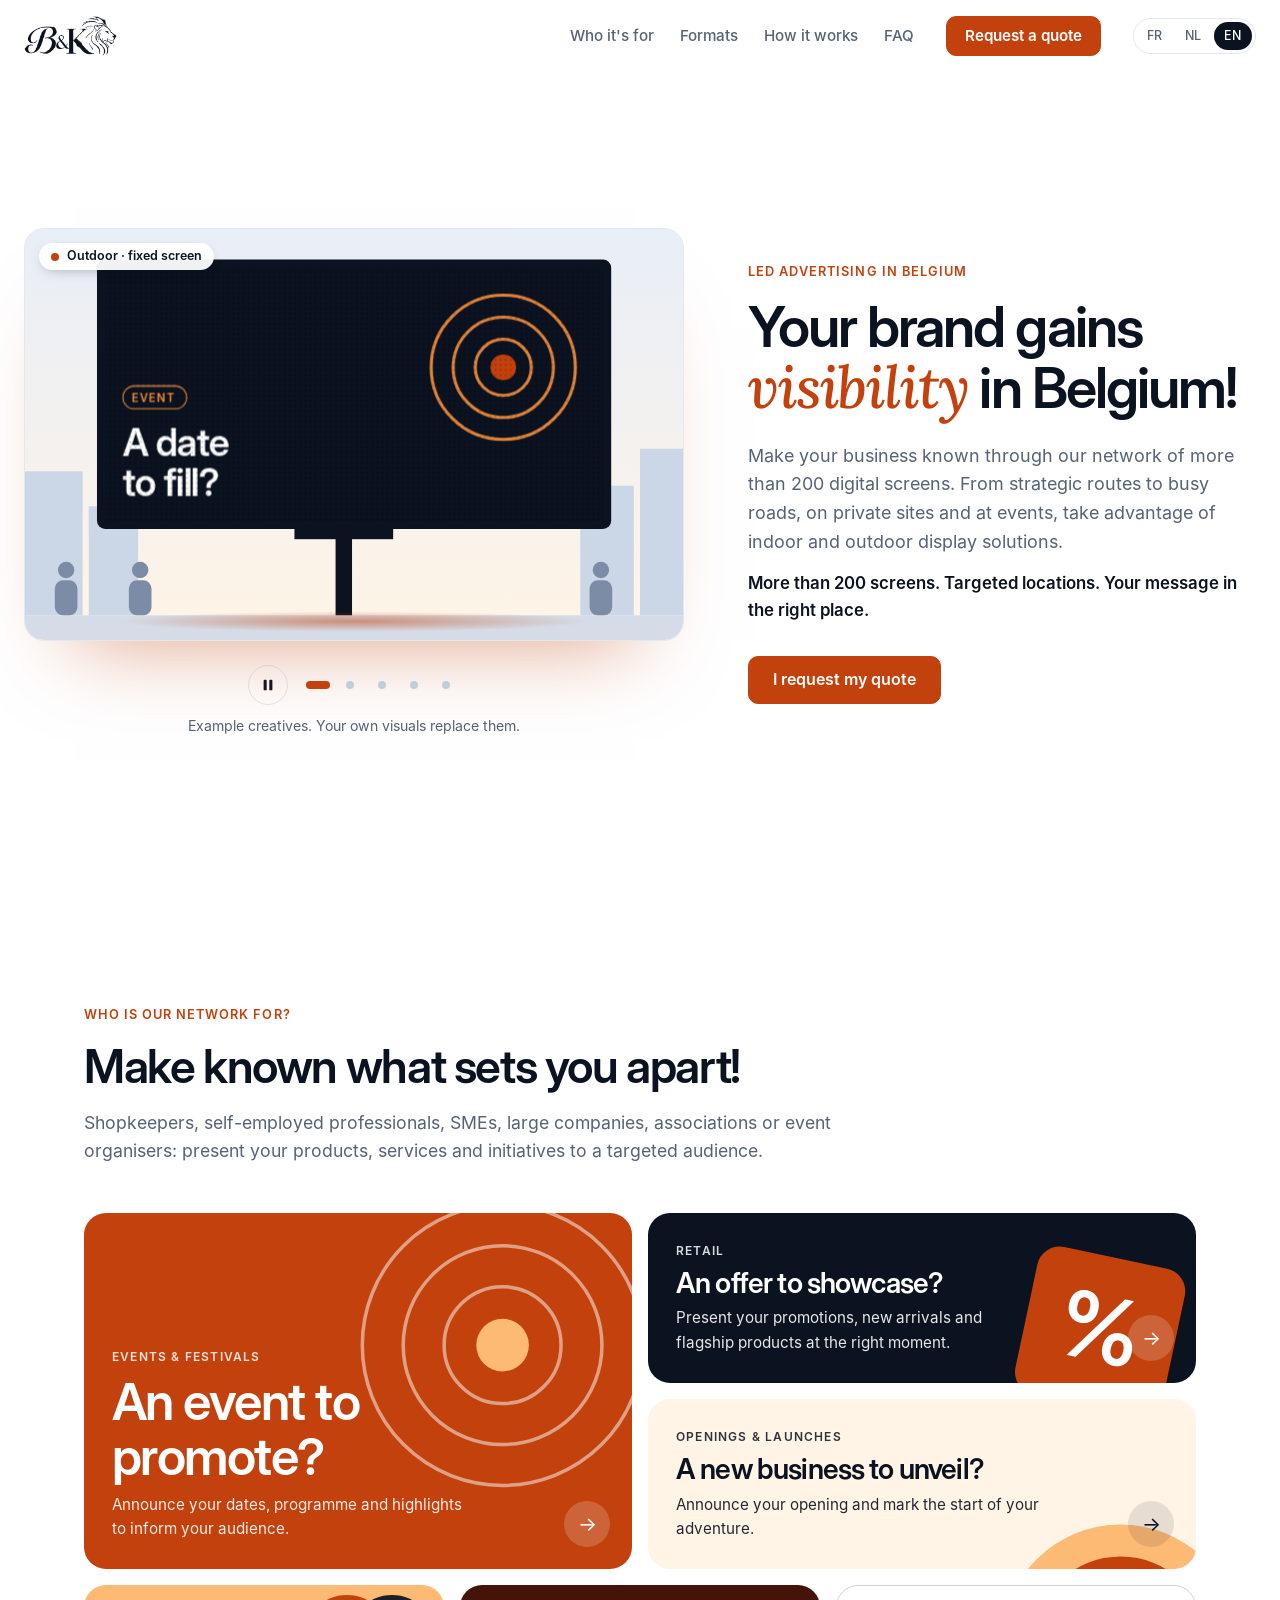
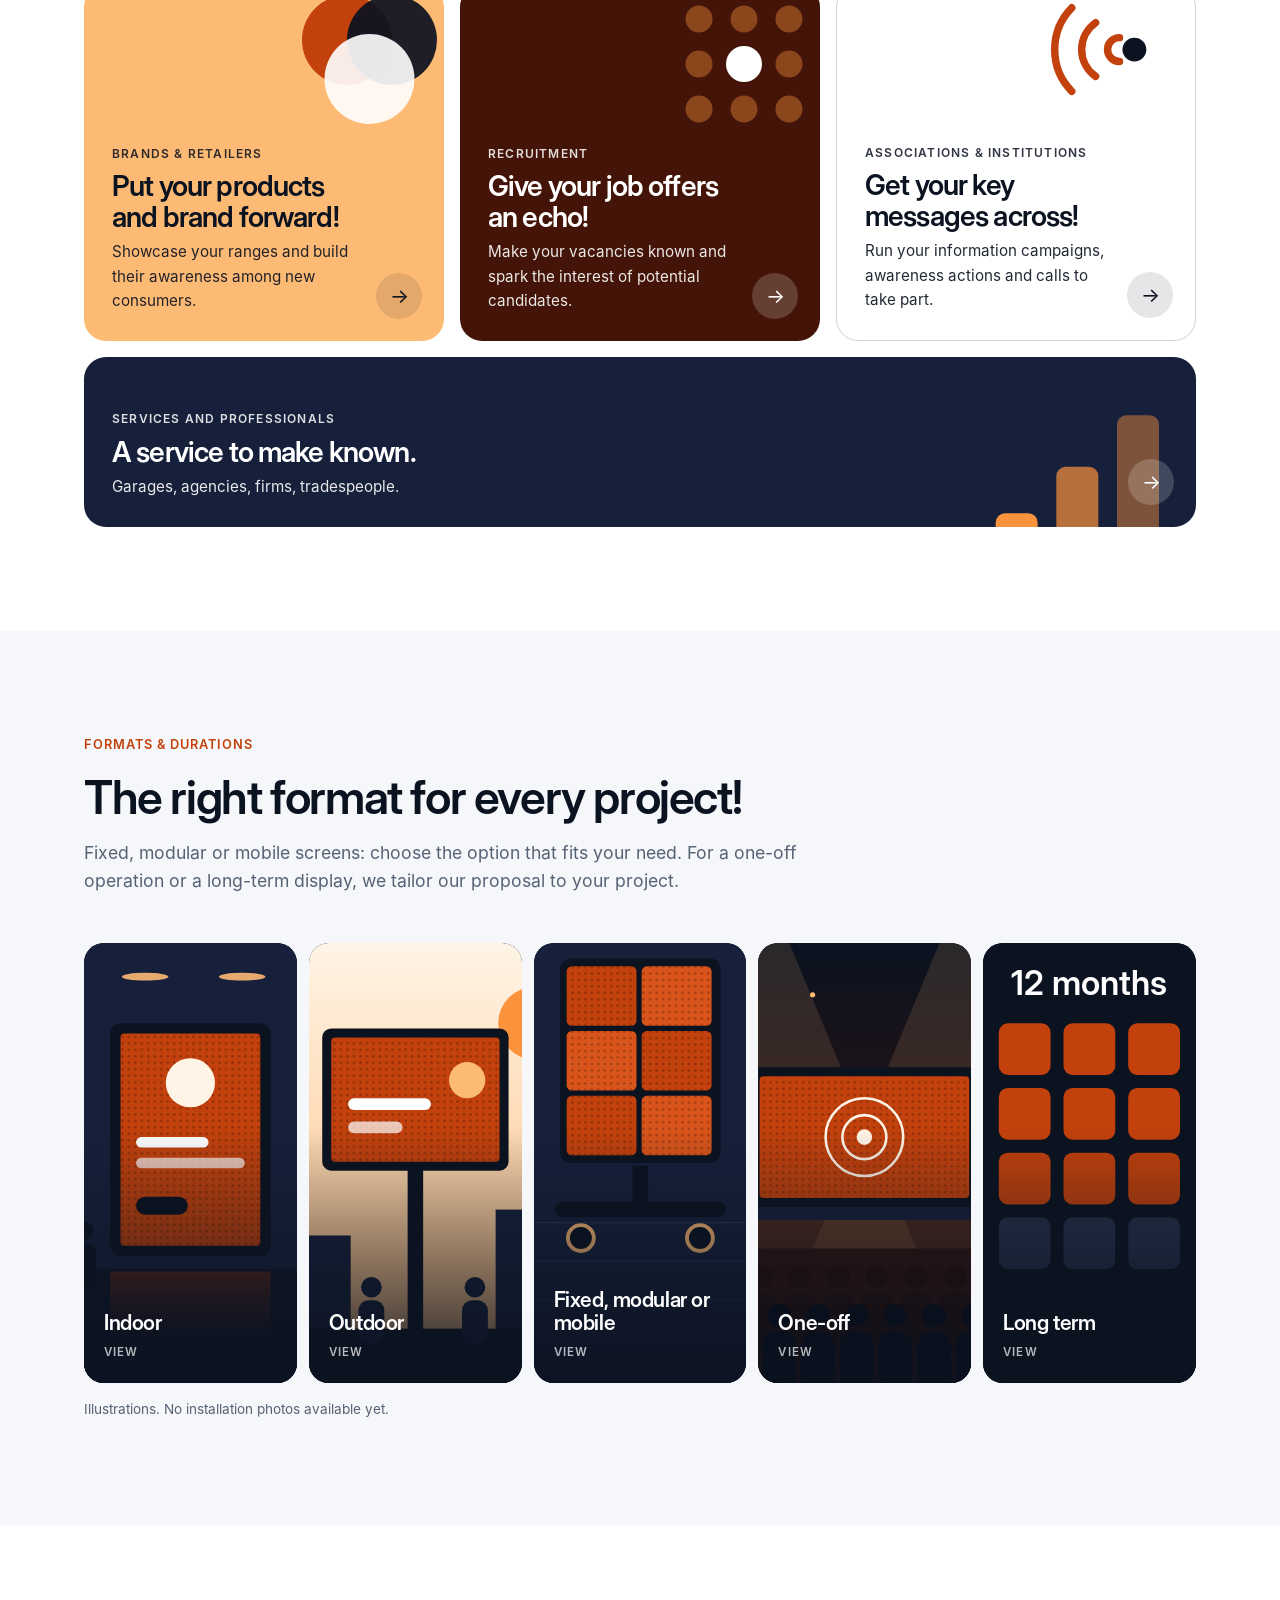
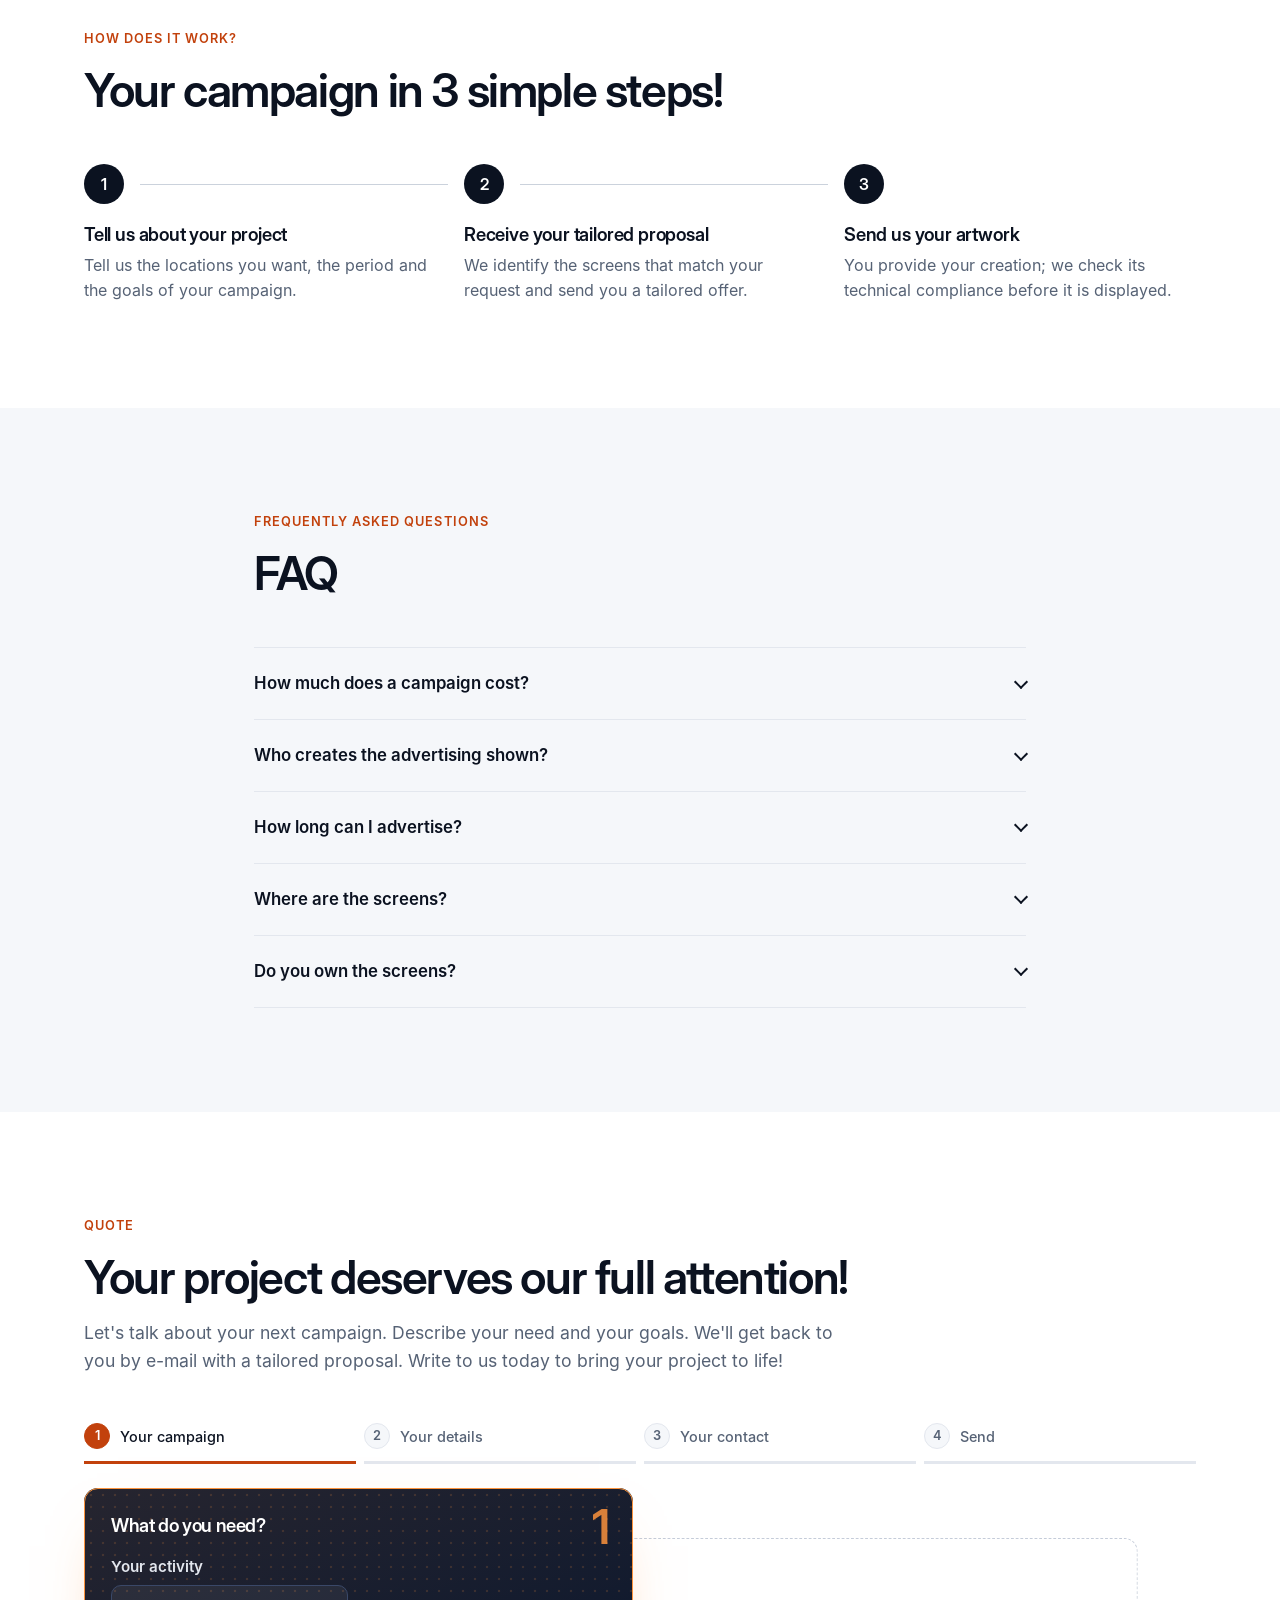
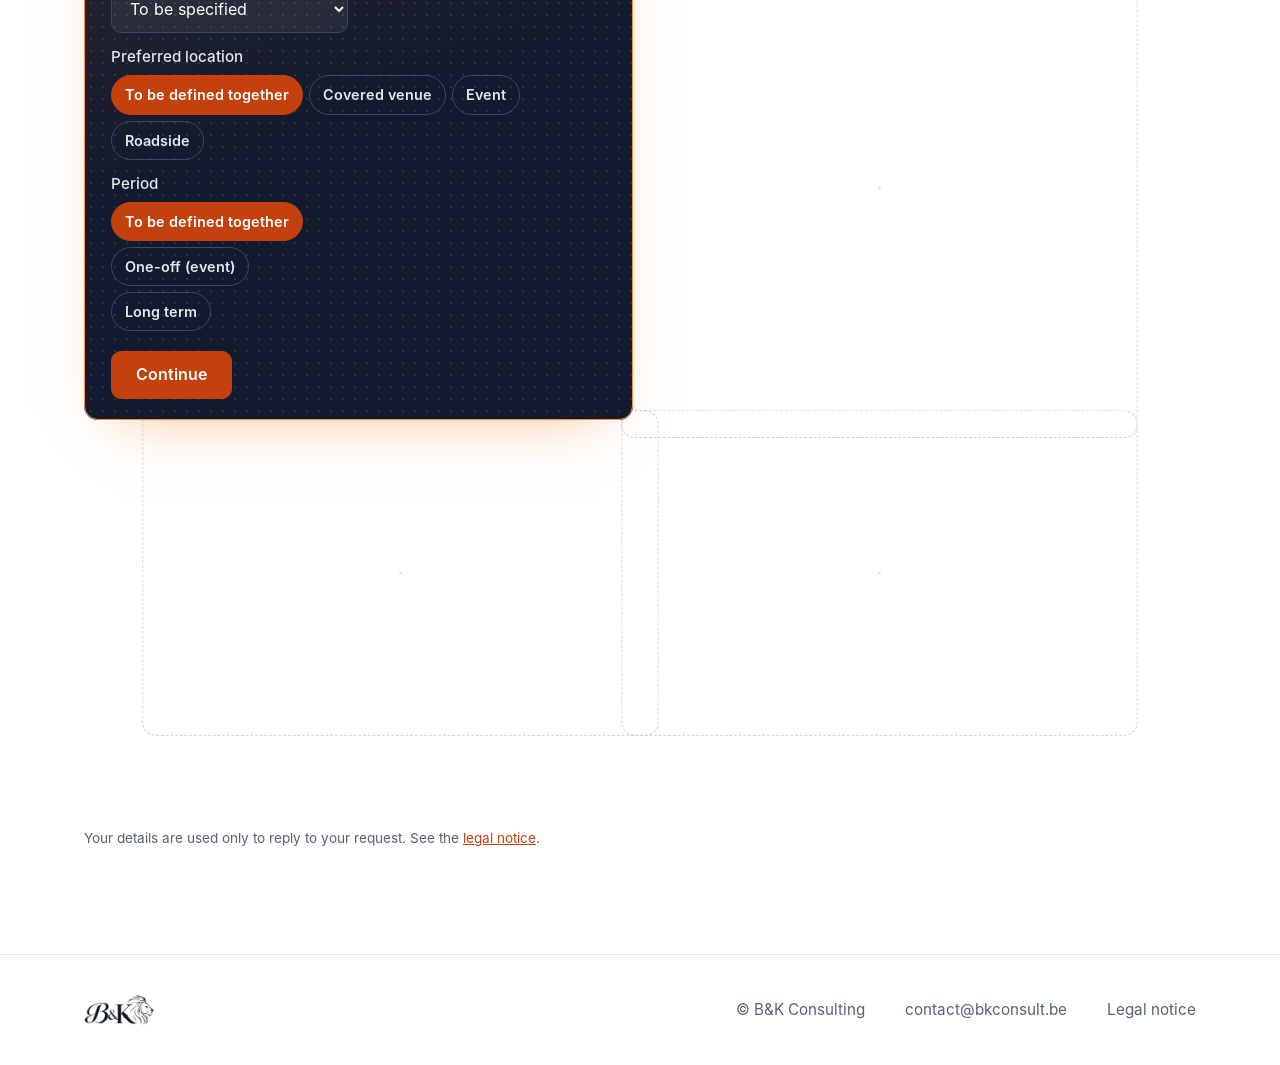
==== commit 27d85a54: "Mentions légales complètes, logo, carrousel, finale mobile, domaine bkconsult.be" ====
--- a/en/index.html
+++ b/en/index.html
@@ -35,7 +35,6 @@
       </button>
       <nav class="nav" id="nav" aria-label="Main navigation">
         <ul>
-          <li><a href="#lieux">Where we display</a></li>
           <li><a href="#pour-qui">Who it's for</a></li>
           <li><a href="#formats">Formats</a></li>
           <li><a href="#fonctionnement">How it works</a></li>
@@ -57,13 +56,12 @@
           <p class="lead lead--tag">More than 200 screens. Targeted locations. Your message in the right place.</p>
           <div class="actions">
             <a class="btn" href="#devis">I request my quote</a>
-            <a class="btn btn--ghost" href="#lieux">See where we display</a>
           </div>
         </div>
 
         <div class="tv" role="group" aria-roledescription="carousel" aria-label="Examples of creatives shown on different screens">
           <div class="tv__stage" aria-live="off">
-<div class="slide is-active"><svg class="slide__svg" viewBox="0 0 640 400" preserveAspectRatio="xMidYMid slice" role="img" aria-label="Outdoor · fixed screen. A date to fill?"><defs><pattern id="led0" width="5" height="5" patternUnits="userSpaceOnUse"><circle cx="2.5" cy="2.5" r=".9" fill="#000" fill-opacity=".26"/></pattern><linearGradient id="sk0" x1="0" y1="0" x2="0" y2="1"><stop offset="0" stop-color="#E8EEF7"/><stop offset="1" stop-color="#FFF4E6"/></linearGradient><radialGradient id="gl0"><stop offset="0" stop-color="#C2410C" stop-opacity=".5"/><stop offset="1" stop-color="#C2410C" stop-opacity="0"/></radialGradient></defs><rect width="640" height="400" fill="url(#sk0)"/><g fill="#CBD6E6"><rect x="0" y="236" width="56" height="140"/><rect x="62" y="270" width="48" height="106"/><rect x="540" y="250" width="52" height="126"/><rect x="598" y="214" width="42" height="162"/></g><rect y="376" width="640" height="24" fill="#D5DCE7"/><rect x="302" y="292" width="16" height="84" fill="#0B1220"/><rect x="70" y="30" width="500" height="262" rx="8" fill="#0B1220"/><rect x="262" y="292" width="96" height="10" fill="#0B1220"/><ellipse cx="320" cy="382" rx="230" ry="10" fill="url(#gl0)"/><clipPath id="pc0"><rect x="78.0" y="38.0" width="484.0" height="246.0" rx="3"/></clipPath><g class="sv-panel" clip-path="url(#pc0)"><rect x="78.0" y="38.0" width="484.0" height="246.0" fill="#0B1220"/><g fill="none" stroke="#FB923C" stroke-width="3.0" stroke-opacity=".9"><circle cx="465.1" cy="134.9" r="70.1"/><circle cx="465.1" cy="134.9" r="48.7"/><circle cx="465.1" cy="134.9" r="27.3"/></g><circle cx="465.1" cy="134.9" r="12.5" fill="#C2410C"/><g class="sv-lines"><rect x="95.2" y="153.1" width="62.0" height="22.1" rx="11.1" fill="none" stroke="#FB923C" stroke-width="1"/><text class="sv-tag" x="104.1" y="168.2" font-size="11.1" fill="#FB923C" letter-spacing="0.9">EVENT</text><text class="sv-t" x="95.2" y="221.0" font-size="36.9" fill="#FFFFFF">A date</text><text class="sv-t" x="95.2" y="260.1" font-size="36.9" fill="#FFFFFF">to fill?</text></g><rect x="78.0" y="38.0" width="484.0" height="246.0" fill="url(#led0)"/></g><circle cx="40" cy="332" r="8" fill="#7C8CA6"/><rect x="29" y="342" width="22" height="34" rx="8" fill="#7C8CA6"/><circle cx="112" cy="332" r="8" fill="#7C8CA6"/><rect x="101" y="342" width="22" height="34" rx="8" fill="#7C8CA6"/><circle cx="560" cy="332" r="8" fill="#7C8CA6"/><rect x="549" y="342" width="22" height="34" rx="8" fill="#7C8CA6"/></svg><span class="slide__label">Outdoor · fixed screen</span></div><div class="slide" aria-hidden="true"><svg class="slide__svg" viewBox="0 0 640 400" preserveAspectRatio="xMidYMid slice" role="img" aria-label="Indoor · vertical totem. Your promo, seen from afar."><defs><pattern id="led1" width="5" height="5" patternUnits="userSpaceOnUse"><circle cx="2.5" cy="2.5" r=".9" fill="#000" fill-opacity=".26"/></pattern><linearGradient id="sk1" x1="0" y1="0" x2="0" y2="1"><stop offset="0" stop-color="#F3F5F9"/><stop offset="1" stop-color="#E3E7EE"/></linearGradient><radialGradient id="gl1"><stop offset="0" stop-color="#C2410C" stop-opacity=".5"/><stop offset="1" stop-color="#C2410C" stop-opacity="0"/></radialGradient></defs><rect width="640" height="400" fill="url(#sk1)"/><rect y="376" width="640" height="24" fill="#D5DCE7"/><g fill="#fff" fill-opacity=".9"><rect x="40" y="12" width="140" height="6" rx="3"/><rect x="250" y="12" width="140" height="6" rx="3"/><rect x="460" y="12" width="140" height="6" rx="3"/></g><g fill="#E3E7EE"><rect x="0" y="60" width="150" height="316"/><rect x="490" y="60" width="150" height="316"/></g><g fill="#fff"><rect x="18" y="90" width="114" height="150" rx="4"/><rect x="508" y="90" width="114" height="150" rx="4"/></g><rect x="222" y="24" width="196" height="340" rx="10" fill="#0B1220"/><rect x="240" y="364" width="160" height="12" rx="4" fill="#0B1220"/><ellipse cx="320" cy="384" rx="130" ry="8" fill="url(#gl1)"/><clipPath id="pc1"><rect x="230.0" y="32.0" width="180.0" height="300.0" rx="3"/></clipPath><g class="sv-panel" clip-path="url(#pc1)"><rect x="230.0" y="32.0" width="180.0" height="300.0" fill="#C2410C"/><circle cx="339.1" cy="102.9" r="43.2" fill="#FFF4E6"/><circle cx="339.1" cy="102.9" r="36.7" fill="none" stroke="#0B1220" stroke-width="1.6" stroke-dasharray="5.4 4.3"/><text x="339.1" y="119.1" text-anchor="middle" class="sv-t" font-size="51.3" fill="#C2410C">%</text><g class="sv-lines"><rect x="242.6" y="211.3" width="57.6" height="18.0" rx="9.0" fill="none" stroke="#FFF4E6" stroke-width="1"/><text class="sv-tag" x="249.8" y="223.5" font-size="9.0" fill="#FFF4E6" letter-spacing="0.7">RETAIL</text><text class="sv-t" x="242.6" y="261.6" font-size="25.1" fill="#FFFFFF">Your promo,</text><text class="sv-t" x="242.6" y="288.2" font-size="25.1" fill="#FFFFFF">seen from</text><text class="sv-t" x="242.6" y="314.9" font-size="25.1" fill="#FFFFFF">afar.</text></g><rect x="230.0" y="32.0" width="180.0" height="300.0" fill="url(#led1)"/></g><circle cx="84" cy="332" r="8" fill="#8D99AC"/><rect x="73" y="342" width="22" height="34" rx="8" fill="#8D99AC"/><circle cx="520" cy="332" r="8" fill="#8D99AC"/><rect x="509" y="342" width="22" height="34" rx="8" fill="#8D99AC"/><circle cx="586" cy="332" r="8" fill="#8D99AC"/><rect x="575" y="342" width="22" height="34" rx="8" fill="#8D99AC"/></svg><span class="slide__label">Indoor · vertical totem</span></div><div class="slide" aria-hidden="true"><svg class="slide__svg" viewBox="0 0 640 400" preserveAspectRatio="xMidYMid slice" role="img" aria-label="Modular · screen wall. Your opening, announced."><defs><pattern id="led2" width="5" height="5" patternUnits="userSpaceOnUse"><circle cx="2.5" cy="2.5" r=".9" fill="#000" fill-opacity=".26"/></pattern><linearGradient id="sk2" x1="0" y1="0" x2="0" y2="1"><stop offset="0" stop-color="#263049"/><stop offset="1" stop-color="#16203A"/></linearGradient><radialGradient id="gl2"><stop offset="0" stop-color="#C2410C" stop-opacity=".5"/><stop offset="1" stop-color="#C2410C" stop-opacity="0"/></radialGradient></defs><rect width="640" height="400" fill="url(#sk2)"/><g stroke="#fff" stroke-opacity=".06" stroke-width="1"><path d="M0 20 H640"/><path d="M0 44 H640"/><path d="M0 68 H640"/><path d="M0 92 H640"/><path d="M0 116 H640"/><path d="M0 140 H640"/><path d="M0 164 H640"/><path d="M0 188 H640"/><path d="M0 212 H640"/><path d="M0 236 H640"/><path d="M0 260 H640"/><path d="M0 284 H640"/><path d="M0 308 H640"/><path d="M0 332 H640"/><path d="M0 356 H640"/></g><rect y="376" width="640" height="24" fill="#0E1527"/><rect x="77" y="42" width="486" height="244" rx="8" fill="#0B1220"/><rect x="85" y="50" width="470" height="228" fill="#C2410C"/><clipPath id="pc2"><rect x="85.0" y="50.0" width="470.0" height="228.0" rx="3"/></clipPath><g class="sv-panel" clip-path="url(#pc2)"><rect x="85.0" y="50.0" width="470.0" height="228.0" fill="#FFF4E6"/><circle cx="465.2" cy="139.8" r="68.4" fill="#FDBA74"/><circle cx="465.2" cy="139.8" r="52.0" fill="#C2410C"/><circle cx="465.2" cy="139.8" r="35.6" fill="#0B1220"/><circle cx="465.2" cy="139.8" r="19.2" fill="#FFF4E6"/><g stroke="#0B1220" stroke-width="4"><path d="M239.500 50V278M397.500 50V278M85 164H555"/></g><g class="sv-lines"><rect x="101.0" y="156.7" width="73.9" height="20.5" rx="10.3" fill="none" stroke="#C2410C" stroke-width="1"/><text class="sv-tag" x="109.2" y="170.7" font-size="10.3" fill="#C2410C" letter-spacing="0.8">OPENING</text><text class="sv-t" x="101.0" y="219.6" font-size="34.2" fill="#0B1220">Your opening,</text><text class="sv-t" x="101.0" y="255.9" font-size="34.2" fill="#0B1220">announced.</text></g><rect x="85.0" y="50.0" width="470.0" height="228.0" fill="url(#led2)"/></g><rect x="110" y="286" width="12" height="90" fill="#0B1220"/><rect x="518" y="286" width="12" height="90" fill="#0B1220"/><ellipse cx="320" cy="382" rx="250" ry="9" fill="url(#gl2)"/><circle cx="40" cy="332" r="8" fill="#3A4660"/><rect x="29" y="342" width="22" height="34" rx="8" fill="#3A4660"/><circle cx="600" cy="332" r="8" fill="#3A4660"/><rect x="589" y="342" width="22" height="34" rx="8" fill="#3A4660"/></svg><span class="slide__label">Modular · screen wall</span></div><div class="slide" aria-hidden="true"><svg class="slide__svg" viewBox="0 0 640 400" preserveAspectRatio="xMidYMid slice" role="img" aria-label="Mobile · screen on wheels. We're hiring. Say it in public."><defs><pattern id="led3" width="5" height="5" patternUnits="userSpaceOnUse"><circle cx="2.5" cy="2.5" r=".9" fill="#000" fill-opacity=".26"/></pattern><linearGradient id="sk3" x1="0" y1="0" x2="0" y2="1"><stop offset="0" stop-color="#16203A"/><stop offset="1" stop-color="#431407"/></linearGradient><radialGradient id="gl3"><stop offset="0" stop-color="#C2410C" stop-opacity=".5"/><stop offset="1" stop-color="#C2410C" stop-opacity="0"/></radialGradient></defs><rect width="640" height="400" fill="url(#sk3)"/><polygon points="90,0 150,0 270,376 20,376" fill="#FDBA74" fill-opacity=".1"/><polygon points="550,0 490,0 370,376 620,376" fill="#FDBA74" fill-opacity=".1"/><g fill="#FDBA74"><circle cx="60" cy="60" r="2.2"/><circle cx="580" cy="90" r="2.4"/><circle cx="110" cy="140" r="1.8"/><circle cx="530" cy="40" r="2"/></g><rect y="376" width="640" height="24" fill="#2A0E05"/><rect x="182" y="22" width="276" height="306" rx="10" fill="#0B1220"/><rect x="314" y="328" width="12" height="14" fill="#0B1220"/><rect x="232" y="340" width="176" height="12" rx="6" fill="#0B1220"/><g fill="#0B1220" stroke="#FDBA74" stroke-width="3"><circle cx="258" cy="362" r="14"/><circle cx="382" cy="362" r="14"/></g><clipPath id="pc3"><rect x="190.0" y="30.0" width="260.0" height="290.0" rx="3"/></clipPath><g class="sv-panel" clip-path="url(#pc3)"><rect x="190.0" y="30.0" width="260.0" height="290.0" fill="#431407"/><g fill="#FB923C" fill-opacity=".45"><circle cx="308.6" cy="93.4" r="11.7"/><circle cx="347.6" cy="93.4" r="11.7"/><circle cx="386.6" cy="93.4" r="11.7"/><circle cx="308.6" cy="132.4" r="11.7"/><circle cx="386.6" cy="132.4" r="11.7"/><circle cx="308.6" cy="171.4" r="11.7"/><circle cx="347.6" cy="171.4" r="11.7"/><circle cx="386.6" cy="171.4" r="11.7"/></g><circle cx="347.6" cy="132.4" r="15.6" fill="#fff"/><g class="sv-lines"><rect x="208.2" y="167.7" width="74.9" height="23.4" rx="11.7" fill="none" stroke="#FB923C" stroke-width="1"/><text class="sv-tag" x="217.6" y="183.6" font-size="11.7" fill="#FB923C" letter-spacing="0.9">HIRING</text><text class="sv-t" x="208.2" y="231.2" font-size="30.7" fill="#FFFFFF">We're hiring.</text><text class="sv-t" x="208.2" y="263.7" font-size="30.7" fill="#FFFFFF">Say it</text><text class="sv-t" x="208.2" y="296.3" font-size="30.7" fill="#FFFFFF">in public.</text></g><rect x="190.0" y="30.0" width="260.0" height="290.0" fill="url(#led3)"/></g><circle cx="12" cy="354" r="9" fill="#050A14"/><rect x="0" y="364" width="24" height="34" rx="9" fill="#050A14"/><circle cx="46" cy="354" r="9" fill="#050A14"/><rect x="34" y="364" width="24" height="34" rx="9" fill="#050A14"/><circle cx="80" cy="354" r="9" fill="#050A14"/><rect x="68" y="364" width="24" height="34" rx="9" fill="#050A14"/><circle cx="114" cy="354" r="9" fill="#050A14"/><rect x="102" y="364" width="24" height="34" rx="9" fill="#050A14"/><circle cx="148" cy="354" r="9" fill="#050A14"/><rect x="136" y="364" width="24" height="34" rx="9" fill="#050A14"/><circle cx="522" cy="354" r="9" fill="#050A14"/><rect x="510" y="364" width="24" height="34" rx="9" fill="#050A14"/><circle cx="556" cy="354" r="9" fill="#050A14"/><rect x="544" y="364" width="24" height="34" rx="9" fill="#050A14"/><circle cx="590" cy="354" r="9" fill="#050A14"/><rect x="578" y="364" width="24" height="34" rx="9" fill="#050A14"/><circle cx="624" cy="354" r="9" fill="#050A14"/><rect x="612" y="364" width="24" height="34" rx="9" fill="#050A14"/></svg><span class="slide__label">Mobile · screen on wheels</span></div><div class="slide" aria-hidden="true"><svg class="slide__svg" viewBox="0 0 640 400" preserveAspectRatio="xMidYMid slice" role="img" aria-label="Event · LED wall. Your brand, big."><defs><pattern id="led4" width="5" height="5" patternUnits="userSpaceOnUse"><circle cx="2.5" cy="2.5" r=".9" fill="#000" fill-opacity=".26"/></pattern><linearGradient id="sk4" x1="0" y1="0" x2="0" y2="1"><stop offset="0" stop-color="#D9E4F2"/><stop offset="1" stop-color="#F5F7FA"/></linearGradient><radialGradient id="gl4"><stop offset="0" stop-color="#C2410C" stop-opacity=".5"/><stop offset="1" stop-color="#C2410C" stop-opacity="0"/></radialGradient></defs><rect width="640" height="400" fill="url(#sk4)"/><rect y="376" width="640" height="24" fill="#101A30"/><polygon points="120,0 190,0 330,376 40,376" fill="#FDBA74" fill-opacity=".09"/><polygon points="520,0 450,0 310,376 600,376" fill="#FDBA74" fill-opacity=".09"/><rect x="0" y="0" width="640" height="14" fill="#0B1220"/><path d="M0 34 Q160 66 320 34 T640 34" fill="none" stroke="#3A4660" stroke-width="2"/><polygon points="20,36 36,36 28,54" fill="#C2410C"/><polygon points="60,36 76,36 68,54" fill="#FDBA74"/><polygon points="100,44 116,44 108,62" fill="#FFF4E6"/><polygon points="140,36 156,36 148,54" fill="#FB923C"/><polygon points="180,44 196,44 188,62" fill="#C2410C"/><polygon points="220,36 236,36 228,54" fill="#FDBA74"/><polygon points="260,44 276,44 268,62" fill="#FFF4E6"/><polygon points="300,36 316,36 308,54" fill="#FB923C"/><polygon points="340,44 356,44 348,62" fill="#C2410C"/><polygon points="380,36 396,36 388,54" fill="#FDBA74"/><polygon points="420,44 436,44 428,62" fill="#FFF4E6"/><polygon points="460,36 476,36 468,54" fill="#FB923C"/><polygon points="500,44 516,44 508,62" fill="#C2410C"/><polygon points="540,36 556,36 548,54" fill="#FDBA74"/><polygon points="580,44 596,44 588,62" fill="#FFF4E6"/><polygon points="620,36 636,36 628,54" fill="#FB923C"/><rect x="116" y="70" width="408" height="236" rx="8" fill="#0B1220"/><rect x="90" y="306" width="460" height="14" rx="3" fill="#263049"/><rect y="354" width="640" height="22" fill="#16203A"/><clipPath id="pc4"><rect x="124.0" y="78.0" width="392.0" height="220.0" rx="3"/></clipPath><g class="sv-panel" clip-path="url(#pc4)"><rect x="124.0" y="78.0" width="392.0" height="220.0" fill="#FDBA74"/><circle cx="409.5" cy="151.5" r="36.3" fill="#C2410C"/><circle cx="449.1" cy="151.5" r="36.3" fill="#0B1220" fill-opacity=".92"/><circle cx="429.3" cy="184.5" r="36.3" fill="#fff" fill-opacity=".92"/><g class="sv-lines"><rect x="139.4" y="181.0" width="55.4" height="19.8" rx="9.9" fill="none" stroke="#0B1220" stroke-width="1"/><text class="sv-tag" x="147.3" y="194.4" font-size="9.9" fill="#0B1220" letter-spacing="0.8">BRAND</text><text class="sv-t" x="139.4" y="241.7" font-size="33.0" fill="#0B1220">Your brand,</text><text class="sv-t" x="139.4" y="276.7" font-size="33.0" fill="#0B1220">big.</text></g><rect x="124.0" y="78.0" width="392.0" height="220.0" fill="url(#led4)"/></g><g fill="#FDBA74"><circle cx="60" cy="110" r="2.4"/><circle cx="590" cy="130" r="2.2"/><circle cx="40" cy="200" r="1.8"/><circle cx="604" cy="220" r="2"/></g><circle cx="8" cy="356" r="10" fill="#050A14"/><rect x="-5" y="366" width="26" height="34" rx="10" fill="#050A14"/><circle cx="44" cy="356" r="10" fill="#050A14"/><rect x="31" y="366" width="26" height="34" rx="10" fill="#050A14"/><circle cx="80" cy="356" r="10" fill="#050A14"/><rect x="67" y="366" width="26" height="34" rx="10" fill="#050A14"/><circle cx="116" cy="356" r="10" fill="#050A14"/><rect x="103" y="366" width="26" height="34" rx="10" fill="#050A14"/><circle cx="152" cy="356" r="10" fill="#050A14"/><rect x="139" y="366" width="26" height="34" rx="10" fill="#050A14"/><circle cx="188" cy="356" r="10" fill="#050A14"/><rect x="175" y="366" width="26" height="34" rx="10" fill="#050A14"/><circle cx="224" cy="356" r="10" fill="#050A14"/><rect x="211" y="366" width="26" height="34" rx="10" fill="#050A14"/><circle cx="260" cy="356" r="10" fill="#050A14"/><rect x="247" y="366" width="26" height="34" rx="10" fill="#050A14"/><circle cx="296" cy="356" r="10" fill="#050A14"/><rect x="283" y="366" width="26" height="34" rx="10" fill="#050A14"/><circle cx="332" cy="356" r="10" fill="#050A14"/><rect x="319" y="366" width="26" height="34" rx="10" fill="#050A14"/><circle cx="368" cy="356" r="10" fill="#050A14"/><rect x="355" y="366" width="26" height="34" rx="10" fill="#050A14"/><circle cx="404" cy="356" r="10" fill="#050A14"/><rect x="391" y="366" width="26" height="34" rx="10" fill="#050A14"/><circle cx="440" cy="356" r="10" fill="#050A14"/><rect x="427" y="366" width="26" height="34" rx="10" fill="#050A14"/><circle cx="476" cy="356" r="10" fill="#050A14"/><rect x="463" y="366" width="26" height="34" rx="10" fill="#050A14"/><circle cx="512" cy="356" r="10" fill="#050A14"/><rect x="499" y="366" width="26" height="34" rx="10" fill="#050A14"/><circle cx="548" cy="356" r="10" fill="#050A14"/><rect x="535" y="366" width="26" height="34" rx="10" fill="#050A14"/><circle cx="584" cy="356" r="10" fill="#050A14"/><rect x="571" y="366" width="26" height="34" rx="10" fill="#050A14"/><circle cx="620" cy="356" r="10" fill="#050A14"/><rect x="607" y="366" width="26" height="34" rx="10" fill="#050A14"/></svg><span class="slide__label">Event · LED wall</span></div>
+<div class="slide is-active"><svg class="slide__svg" viewBox="0 0 640 400" preserveAspectRatio="xMidYMid slice" role="img" aria-label="Outdoor · fixed screen. A date to fill?"><defs><pattern id="led0" width="5" height="5" patternUnits="userSpaceOnUse"><circle cx="2.5" cy="2.5" r=".9" fill="#000" fill-opacity=".26"/></pattern><linearGradient id="sk0" x1="0" y1="0" x2="0" y2="1"><stop offset="0" stop-color="#E8EEF7"/><stop offset="1" stop-color="#FFF4E6"/></linearGradient><radialGradient id="gl0"><stop offset="0" stop-color="#C2410C" stop-opacity=".5"/><stop offset="1" stop-color="#C2410C" stop-opacity="0"/></radialGradient></defs><rect width="640" height="400" fill="url(#sk0)"/><g fill="#CBD6E6"><rect x="0" y="236" width="56" height="140"/><rect x="62" y="270" width="48" height="106"/><rect x="540" y="250" width="52" height="126"/><rect x="598" y="214" width="42" height="162"/></g><rect y="376" width="640" height="24" fill="#D5DCE7"/><rect x="302" y="292" width="16" height="84" fill="#0B1220"/><rect x="70" y="30" width="500" height="262" rx="8" fill="#0B1220"/><rect x="262" y="292" width="96" height="10" fill="#0B1220"/><ellipse cx="320" cy="382" rx="230" ry="10" fill="url(#gl0)"/><clipPath id="pc0"><rect x="78.0" y="38.0" width="484.0" height="246.0" rx="3"/></clipPath><g class="sv-panel" clip-path="url(#pc0)"><rect x="78.0" y="38.0" width="484.0" height="246.0" fill="#0B1220"/><g fill="none" stroke="#FB923C" stroke-width="3.0" stroke-opacity=".9"><circle cx="465.1" cy="134.9" r="70.1"/><circle cx="465.1" cy="134.9" r="48.7"/><circle cx="465.1" cy="134.9" r="27.3"/></g><circle cx="465.1" cy="134.9" r="12.5" fill="#C2410C"/><g class="sv-lines"><rect x="95.2" y="153.1" width="62.0" height="22.1" rx="11.1" fill="none" stroke="#FB923C" stroke-width="1"/><text class="sv-tag" x="104.1" y="168.2" font-size="11.1" fill="#FB923C" letter-spacing="0.9">EVENT</text><text class="sv-t" x="95.2" y="221.0" font-size="36.9" fill="#FFFFFF">A date</text><text class="sv-t" x="95.2" y="260.1" font-size="36.9" fill="#FFFFFF">to fill?</text></g><rect x="78.0" y="38.0" width="484.0" height="246.0" fill="url(#led0)"/></g><circle cx="40" cy="332" r="8" fill="#7C8CA6"/><rect x="29" y="342" width="22" height="34" rx="8" fill="#7C8CA6"/><circle cx="112" cy="332" r="8" fill="#7C8CA6"/><rect x="101" y="342" width="22" height="34" rx="8" fill="#7C8CA6"/><circle cx="560" cy="332" r="8" fill="#7C8CA6"/><rect x="549" y="342" width="22" height="34" rx="8" fill="#7C8CA6"/></svg><span class="slide__label">Outdoor · fixed screen</span></div><div class="slide" aria-hidden="true"><svg class="slide__svg" viewBox="0 0 640 400" preserveAspectRatio="xMidYMid slice" role="img" aria-label="Indoor · vertical totem. Your promo, seen from afar."><defs><pattern id="led1" width="5" height="5" patternUnits="userSpaceOnUse"><circle cx="2.5" cy="2.5" r=".9" fill="#000" fill-opacity=".26"/></pattern><linearGradient id="sk1" x1="0" y1="0" x2="0" y2="1"><stop offset="0" stop-color="#F3F5F9"/><stop offset="1" stop-color="#E3E7EE"/></linearGradient><radialGradient id="gl1"><stop offset="0" stop-color="#C2410C" stop-opacity=".5"/><stop offset="1" stop-color="#C2410C" stop-opacity="0"/></radialGradient></defs><rect width="640" height="400" fill="url(#sk1)"/><rect y="376" width="640" height="24" fill="#D5DCE7"/><g fill="#fff" fill-opacity=".9"><rect x="40" y="12" width="140" height="6" rx="3"/><rect x="250" y="12" width="140" height="6" rx="3"/><rect x="460" y="12" width="140" height="6" rx="3"/></g><g fill="#E3E7EE"><rect x="0" y="60" width="150" height="316"/><rect x="490" y="60" width="150" height="316"/></g><g fill="#fff"><rect x="18" y="90" width="114" height="150" rx="4"/><rect x="508" y="90" width="114" height="150" rx="4"/></g><rect x="222" y="24" width="196" height="340" rx="10" fill="#0B1220"/><rect x="240" y="364" width="160" height="12" rx="4" fill="#0B1220"/><ellipse cx="320" cy="384" rx="130" ry="8" fill="url(#gl1)"/><clipPath id="pc1"><rect x="230.0" y="32.0" width="180.0" height="300.0" rx="3"/></clipPath><g class="sv-panel" clip-path="url(#pc1)"><rect x="230.0" y="32.0" width="180.0" height="300.0" fill="#C2410C"/><circle cx="339.1" cy="102.9" r="43.2" fill="#FFF4E6"/><circle cx="339.1" cy="102.9" r="36.7" fill="none" stroke="#0B1220" stroke-width="1.6" stroke-dasharray="5.4 4.3"/><text x="339.1" y="119.1" text-anchor="middle" class="sv-t" font-size="51.3" fill="#C2410C">%</text><g class="sv-lines"><rect x="242.6" y="211.3" width="57.6" height="18.0" rx="9.0" fill="none" stroke="#FFF4E6" stroke-width="1"/><text class="sv-tag" x="249.8" y="223.5" font-size="9.0" fill="#FFF4E6" letter-spacing="0.7">RETAIL</text><text class="sv-t" x="242.6" y="261.6" font-size="25.1" fill="#FFFFFF">Your promo,</text><text class="sv-t" x="242.6" y="288.2" font-size="25.1" fill="#FFFFFF">seen from</text><text class="sv-t" x="242.6" y="314.9" font-size="25.1" fill="#FFFFFF">afar.</text></g><rect x="230.0" y="32.0" width="180.0" height="300.0" fill="url(#led1)"/></g><circle cx="84" cy="332" r="8" fill="#8D99AC"/><rect x="73" y="342" width="22" height="34" rx="8" fill="#8D99AC"/><circle cx="520" cy="332" r="8" fill="#8D99AC"/><rect x="509" y="342" width="22" height="34" rx="8" fill="#8D99AC"/><circle cx="586" cy="332" r="8" fill="#8D99AC"/><rect x="575" y="342" width="22" height="34" rx="8" fill="#8D99AC"/></svg><span class="slide__label">Indoor · vertical totem</span></div><div class="slide" aria-hidden="true"><svg class="slide__svg" viewBox="0 0 640 400" preserveAspectRatio="xMidYMid slice" role="img" aria-label="Modular · screen wall. Your opening, announced."><defs><pattern id="led2" width="5" height="5" patternUnits="userSpaceOnUse"><circle cx="2.5" cy="2.5" r=".9" fill="#000" fill-opacity=".26"/></pattern><linearGradient id="sk2" x1="0" y1="0" x2="0" y2="1"><stop offset="0" stop-color="#263049"/><stop offset="1" stop-color="#16203A"/></linearGradient><radialGradient id="gl2"><stop offset="0" stop-color="#C2410C" stop-opacity=".5"/><stop offset="1" stop-color="#C2410C" stop-opacity="0"/></radialGradient></defs><rect width="640" height="400" fill="url(#sk2)"/><g stroke="#fff" stroke-opacity=".06" stroke-width="1"><path d="M0 20 H640"/><path d="M0 44 H640"/><path d="M0 68 H640"/><path d="M0 92 H640"/><path d="M0 116 H640"/><path d="M0 140 H640"/><path d="M0 164 H640"/><path d="M0 188 H640"/><path d="M0 212 H640"/><path d="M0 236 H640"/><path d="M0 260 H640"/><path d="M0 284 H640"/><path d="M0 308 H640"/><path d="M0 332 H640"/><path d="M0 356 H640"/></g><rect y="376" width="640" height="24" fill="#0E1527"/><rect x="77" y="42" width="486" height="244" rx="8" fill="#0B1220"/><rect x="85" y="50" width="470" height="228" fill="#C2410C"/><clipPath id="pc2"><rect x="85.0" y="50.0" width="470.0" height="228.0" rx="3"/></clipPath><g class="sv-panel" clip-path="url(#pc2)"><rect x="85.0" y="50.0" width="470.0" height="228.0" fill="#FFF4E6"/><circle cx="465.2" cy="139.8" r="68.4" fill="#FDBA74"/><circle cx="465.2" cy="139.8" r="52.0" fill="#C2410C"/><circle cx="465.2" cy="139.8" r="35.6" fill="#0B1220"/><circle cx="465.2" cy="139.8" r="19.2" fill="#FFF4E6"/><g stroke="#0B1220" stroke-width="4"><path d="M239.500 50V278M397.500 50V278M85 164H555"/></g><g class="sv-lines"><rect x="101.0" y="156.7" width="73.9" height="20.5" rx="10.3" fill="#FFF4E6" stroke="#C2410C" stroke-width="1"/><text class="sv-tag" x="109.2" y="170.7" font-size="10.3" fill="#C2410C" letter-spacing="0.8">OPENING</text><text class="sv-t" x="101.0" y="219.6" font-size="34.2" fill="#0B1220" stroke="#FFF4E6" stroke-width="5.5" stroke-linejoin="round" paint-order="stroke">Your opening,</text><text class="sv-t" x="101.0" y="255.9" font-size="34.2" fill="#0B1220" stroke="#FFF4E6" stroke-width="5.5" stroke-linejoin="round" paint-order="stroke">announced.</text></g><rect x="85.0" y="50.0" width="470.0" height="228.0" fill="url(#led2)"/></g><rect x="110" y="286" width="12" height="90" fill="#0B1220"/><rect x="518" y="286" width="12" height="90" fill="#0B1220"/><ellipse cx="320" cy="382" rx="250" ry="9" fill="url(#gl2)"/><circle cx="40" cy="332" r="8" fill="#3A4660"/><rect x="29" y="342" width="22" height="34" rx="8" fill="#3A4660"/><circle cx="600" cy="332" r="8" fill="#3A4660"/><rect x="589" y="342" width="22" height="34" rx="8" fill="#3A4660"/></svg><span class="slide__label">Modular · screen wall</span></div><div class="slide" aria-hidden="true"><svg class="slide__svg" viewBox="0 0 640 400" preserveAspectRatio="xMidYMid slice" role="img" aria-label="Mobile · screen on wheels. We're hiring. Say it in public."><defs><pattern id="led3" width="5" height="5" patternUnits="userSpaceOnUse"><circle cx="2.5" cy="2.5" r=".9" fill="#000" fill-opacity=".26"/></pattern><linearGradient id="sk3" x1="0" y1="0" x2="0" y2="1"><stop offset="0" stop-color="#16203A"/><stop offset="1" stop-color="#431407"/></linearGradient><radialGradient id="gl3"><stop offset="0" stop-color="#C2410C" stop-opacity=".5"/><stop offset="1" stop-color="#C2410C" stop-opacity="0"/></radialGradient></defs><rect width="640" height="400" fill="url(#sk3)"/><polygon points="90,0 150,0 270,376 20,376" fill="#FDBA74" fill-opacity=".1"/><polygon points="550,0 490,0 370,376 620,376" fill="#FDBA74" fill-opacity=".1"/><g fill="#FDBA74"><circle cx="60" cy="60" r="2.2"/><circle cx="580" cy="90" r="2.4"/><circle cx="110" cy="140" r="1.8"/><circle cx="530" cy="40" r="2"/></g><rect y="376" width="640" height="24" fill="#2A0E05"/><rect x="182" y="22" width="276" height="306" rx="10" fill="#0B1220"/><rect x="314" y="328" width="12" height="14" fill="#0B1220"/><rect x="232" y="340" width="176" height="12" rx="6" fill="#0B1220"/><g fill="#0B1220" stroke="#FDBA74" stroke-width="3"><circle cx="258" cy="362" r="14"/><circle cx="382" cy="362" r="14"/></g><clipPath id="pc3"><rect x="190.0" y="30.0" width="260.0" height="290.0" rx="3"/></clipPath><g class="sv-panel" clip-path="url(#pc3)"><rect x="190.0" y="30.0" width="260.0" height="290.0" fill="#431407"/><g fill="#FB923C" fill-opacity=".45"><circle cx="308.6" cy="93.4" r="11.7"/><circle cx="347.6" cy="93.4" r="11.7"/><circle cx="386.6" cy="93.4" r="11.7"/><circle cx="308.6" cy="132.4" r="11.7"/><circle cx="386.6" cy="132.4" r="11.7"/><circle cx="308.6" cy="171.4" r="11.7"/><circle cx="347.6" cy="171.4" r="11.7"/><circle cx="386.6" cy="171.4" r="11.7"/></g><circle cx="347.6" cy="132.4" r="15.6" fill="#fff"/><g class="sv-lines"><rect x="208.2" y="167.7" width="74.9" height="23.4" rx="11.7" fill="none" stroke="#FB923C" stroke-width="1"/><text class="sv-tag" x="217.6" y="183.6" font-size="11.7" fill="#FB923C" letter-spacing="0.9">HIRING</text><text class="sv-t" x="208.2" y="231.2" font-size="30.7" fill="#FFFFFF">We're hiring.</text><text class="sv-t" x="208.2" y="263.7" font-size="30.7" fill="#FFFFFF">Say it</text><text class="sv-t" x="208.2" y="296.3" font-size="30.7" fill="#FFFFFF">in public.</text></g><rect x="190.0" y="30.0" width="260.0" height="290.0" fill="url(#led3)"/></g><circle cx="12" cy="354" r="9" fill="#050A14"/><rect x="0" y="364" width="24" height="34" rx="9" fill="#050A14"/><circle cx="46" cy="354" r="9" fill="#050A14"/><rect x="34" y="364" width="24" height="34" rx="9" fill="#050A14"/><circle cx="80" cy="354" r="9" fill="#050A14"/><rect x="68" y="364" width="24" height="34" rx="9" fill="#050A14"/><circle cx="114" cy="354" r="9" fill="#050A14"/><rect x="102" y="364" width="24" height="34" rx="9" fill="#050A14"/><circle cx="148" cy="354" r="9" fill="#050A14"/><rect x="136" y="364" width="24" height="34" rx="9" fill="#050A14"/><circle cx="522" cy="354" r="9" fill="#050A14"/><rect x="510" y="364" width="24" height="34" rx="9" fill="#050A14"/><circle cx="556" cy="354" r="9" fill="#050A14"/><rect x="544" y="364" width="24" height="34" rx="9" fill="#050A14"/><circle cx="590" cy="354" r="9" fill="#050A14"/><rect x="578" y="364" width="24" height="34" rx="9" fill="#050A14"/><circle cx="624" cy="354" r="9" fill="#050A14"/><rect x="612" y="364" width="24" height="34" rx="9" fill="#050A14"/></svg><span class="slide__label">Mobile · screen on wheels</span></div><div class="slide" aria-hidden="true"><svg class="slide__svg" viewBox="0 0 640 400" preserveAspectRatio="xMidYMid slice" role="img" aria-label="Event · LED wall. Your brand, big."><defs><pattern id="led4" width="5" height="5" patternUnits="userSpaceOnUse"><circle cx="2.5" cy="2.5" r=".9" fill="#000" fill-opacity=".26"/></pattern><linearGradient id="sk4" x1="0" y1="0" x2="0" y2="1"><stop offset="0" stop-color="#D9E4F2"/><stop offset="1" stop-color="#F5F7FA"/></linearGradient><radialGradient id="gl4"><stop offset="0" stop-color="#C2410C" stop-opacity=".5"/><stop offset="1" stop-color="#C2410C" stop-opacity="0"/></radialGradient></defs><rect width="640" height="400" fill="url(#sk4)"/><rect y="376" width="640" height="24" fill="#101A30"/><polygon points="120,0 190,0 330,376 40,376" fill="#FDBA74" fill-opacity=".09"/><polygon points="520,0 450,0 310,376 600,376" fill="#FDBA74" fill-opacity=".09"/><rect x="0" y="0" width="640" height="14" fill="#0B1220"/><path d="M0 34 Q160 66 320 34 T640 34" fill="none" stroke="#3A4660" stroke-width="2"/><polygon points="20,36 36,36 28,54" fill="#C2410C"/><polygon points="60,36 76,36 68,54" fill="#FDBA74"/><polygon points="100,44 116,44 108,62" fill="#FFF4E6"/><polygon points="140,36 156,36 148,54" fill="#FB923C"/><polygon points="180,44 196,44 188,62" fill="#C2410C"/><polygon points="220,36 236,36 228,54" fill="#FDBA74"/><polygon points="260,44 276,44 268,62" fill="#FFF4E6"/><polygon points="300,36 316,36 308,54" fill="#FB923C"/><polygon points="340,44 356,44 348,62" fill="#C2410C"/><polygon points="380,36 396,36 388,54" fill="#FDBA74"/><polygon points="420,44 436,44 428,62" fill="#FFF4E6"/><polygon points="460,36 476,36 468,54" fill="#FB923C"/><polygon points="500,44 516,44 508,62" fill="#C2410C"/><polygon points="540,36 556,36 548,54" fill="#FDBA74"/><polygon points="580,44 596,44 588,62" fill="#FFF4E6"/><polygon points="620,36 636,36 628,54" fill="#FB923C"/><rect x="116" y="70" width="408" height="236" rx="8" fill="#0B1220"/><rect x="90" y="306" width="460" height="14" rx="3" fill="#263049"/><rect y="354" width="640" height="22" fill="#16203A"/><clipPath id="pc4"><rect x="124.0" y="78.0" width="392.0" height="220.0" rx="3"/></clipPath><g class="sv-panel" clip-path="url(#pc4)"><rect x="124.0" y="78.0" width="392.0" height="220.0" fill="#FDBA74"/><circle cx="409.5" cy="151.5" r="36.3" fill="#C2410C"/><circle cx="449.1" cy="151.5" r="36.3" fill="#0B1220" fill-opacity=".92"/><circle cx="429.3" cy="184.5" r="36.3" fill="#fff" fill-opacity=".92"/><g class="sv-lines"><rect x="139.4" y="181.0" width="55.4" height="19.8" rx="9.9" fill="none" stroke="#0B1220" stroke-width="1"/><text class="sv-tag" x="147.3" y="194.4" font-size="9.9" fill="#0B1220" letter-spacing="0.8">BRAND</text><text class="sv-t" x="139.4" y="241.7" font-size="33.0" fill="#0B1220">Your brand,</text><text class="sv-t" x="139.4" y="276.7" font-size="33.0" fill="#0B1220">big.</text></g><rect x="124.0" y="78.0" width="392.0" height="220.0" fill="url(#led4)"/></g><g fill="#FDBA74"><circle cx="60" cy="110" r="2.4"/><circle cx="590" cy="130" r="2.2"/><circle cx="40" cy="200" r="1.8"/><circle cx="604" cy="220" r="2"/></g><circle cx="8" cy="356" r="10" fill="#050A14"/><rect x="-5" y="366" width="26" height="34" rx="10" fill="#050A14"/><circle cx="44" cy="356" r="10" fill="#050A14"/><rect x="31" y="366" width="26" height="34" rx="10" fill="#050A14"/><circle cx="80" cy="356" r="10" fill="#050A14"/><rect x="67" y="366" width="26" height="34" rx="10" fill="#050A14"/><circle cx="116" cy="356" r="10" fill="#050A14"/><rect x="103" y="366" width="26" height="34" rx="10" fill="#050A14"/><circle cx="152" cy="356" r="10" fill="#050A14"/><rect x="139" y="366" width="26" height="34" rx="10" fill="#050A14"/><circle cx="188" cy="356" r="10" fill="#050A14"/><rect x="175" y="366" width="26" height="34" rx="10" fill="#050A14"/><circle cx="224" cy="356" r="10" fill="#050A14"/><rect x="211" y="366" width="26" height="34" rx="10" fill="#050A14"/><circle cx="260" cy="356" r="10" fill="#050A14"/><rect x="247" y="366" width="26" height="34" rx="10" fill="#050A14"/><circle cx="296" cy="356" r="10" fill="#050A14"/><rect x="283" y="366" width="26" height="34" rx="10" fill="#050A14"/><circle cx="332" cy="356" r="10" fill="#050A14"/><rect x="319" y="366" width="26" height="34" rx="10" fill="#050A14"/><circle cx="368" cy="356" r="10" fill="#050A14"/><rect x="355" y="366" width="26" height="34" rx="10" fill="#050A14"/><circle cx="404" cy="356" r="10" fill="#050A14"/><rect x="391" y="366" width="26" height="34" rx="10" fill="#050A14"/><circle cx="440" cy="356" r="10" fill="#050A14"/><rect x="427" y="366" width="26" height="34" rx="10" fill="#050A14"/><circle cx="476" cy="356" r="10" fill="#050A14"/><rect x="463" y="366" width="26" height="34" rx="10" fill="#050A14"/><circle cx="512" cy="356" r="10" fill="#050A14"/><rect x="499" y="366" width="26" height="34" rx="10" fill="#050A14"/><circle cx="548" cy="356" r="10" fill="#050A14"/><rect x="535" y="366" width="26" height="34" rx="10" fill="#050A14"/><circle cx="584" cy="356" r="10" fill="#050A14"/><rect x="571" y="366" width="26" height="34" rx="10" fill="#050A14"/><circle cx="620" cy="356" r="10" fill="#050A14"/><rect x="607" y="366" width="26" height="34" rx="10" fill="#050A14"/></svg><span class="slide__label">Event · LED wall</span></div>
           </div>
           <div class="tv__ctrl">
             <button class="tv__pause" type="button" aria-pressed="false" aria-label="Pause the animation">
@@ -73,29 +71,6 @@
             <div class="tv__dots"><button type="button" aria-label="Example 1" aria-current="true"></button><button type="button" aria-label="Example 2"></button><button type="button" aria-label="Example 3"></button><button type="button" aria-label="Example 4"></button><button type="button" aria-label="Example 5"></button></div>
           </div>
           <p class="tv__note">Example creatives. Your own visuals replace them.</p>
-        </div>
-      </div>
-    </section>
-
-    <section class="places" id="lieux" aria-labelledby="t-lieux">
-      <div class="container">
-        <div class="places__head">
-          <p class="kicker kicker--led">Our locations</p>
-          <h2 id="t-lieux">Discover where your advertising can appear</h2>
-          <p class="places__lead">Explore our network on the map and find our different locations: strategic routes, roads, private sites and event venues.</p>
-        </div>
-        <div class="places__grid">
-          <div class="types" role="group" aria-label="Types of locations">
-<button type="button" class="type is-active" data-type="cc" aria-pressed="true"><span class="type__n">01</span><span class="type__body"><span class="type__title">Shopping centres</span><span class="type__desc">Indoor display, long-term, at the heart of the shopper's journey.</span></span></button>
-<button type="button" class="type" data-type="event" aria-pressed="false"><span class="type__n">02</span><span class="type__body"><span class="type__title">Events</span><span class="type__desc">Screens installed for the duration of an event, whatever it is.</span></span></button>
-<button type="button" class="type" data-type="axe" aria-pressed="false"><span class="type__n">03</span><span class="type__body"><span class="type__title">Strategic routes</span><span class="type__desc">Roadside screens on high-traffic main routes.</span></span></button>
-          </div>
-          <figure class="map">
-            <span class="map__badge">Illustration · sample locations</span>
-            <svg class="map__svg" viewBox="0 0 644 540" role="img" aria-label="Illustrative map of Belgium with sample locations" focusable="false"><defs><clipPath id="be"><path d="M34.0,132.1 L42.3,129.8 L64.8,118.7 L90.3,97.6 L117.3,81.3 L132.3,71.4 L157.1,64.7 L159.3,82.5 L180.4,86.0 L195.4,93.1 L222.4,105.0 L240.4,102.6 L259.9,86.0 L282.4,64.7 L297.4,60.0 L312.5,49.4 L327.5,34.0 L369.5,52.9 L398.0,45.8 L429.5,70.7 L470.1,86.0 L485.1,89.6 L519.6,122.7 L516.6,155.8 L507.6,177.1 L507.6,210.2 L525.6,216.1 L549.6,204.3 L557.1,212.1 L570.7,219.2 L570.7,248.0 L585.7,267.0 L602.2,283.5 L609.7,311.9 L608.2,330.8 L594.7,349.7 L572.2,359.4 L548.1,378.1 L525.6,397.0 L516.6,423.0 L531.6,456.2 L525.6,496.4 L500.1,501.1 L474.6,505.8 L456.6,484.5 L435.6,463.2 L410.0,439.6 L383.0,434.9 L378.5,406.5 L381.5,359.2 L357.5,373.4 L327.5,399.4 L297.4,399.4 L274.9,380.5 L273.4,342.6 L270.4,319.0 L244.9,309.5 L204.4,302.4 L192.4,278.8 L169.9,259.9 L144.3,248.0 L124.8,226.7 L117.3,206.6 L94.8,203.1 L87.3,207.8 L60.3,205.5 L45.3,198.4 L39.3,181.8 L34.8,160.5Z"/></clipPath><pattern id="dotsDim" width="8" height="8" patternUnits="userSpaceOnUse"><circle cx="4" cy="4" r="1.5" fill="#fff" fill-opacity=".2"/></pattern><pattern id="dotsHot" width="8" height="8" patternUnits="userSpaceOnUse"><circle cx="4" cy="4" r="2" fill="#FB923C"/></pattern><radialGradient id="halo"><stop offset="0" stop-color="#fff"/><stop offset=".45" stop-color="#fff" stop-opacity=".7"/><stop offset="1" stop-color="#fff" stop-opacity="0"/></radialGradient><mask id="litmask" maskUnits="userSpaceOnUse" x="0" y="0" width="644" height="540"><circle class="lit" data-types="cc axe" cx="305.3" cy="189.6" r="64" fill="url(#halo)"/><circle class="lit" data-types="cc axe" cx="312.5" cy="101.4" r="64" fill="url(#halo)"/><circle class="lit" data-types="cc axe" cx="210.7" cy="140.7" r="64" fill="url(#halo)"/><circle class="lit" data-types="cc event axe" cx="488.1" cy="240.2" r="64" fill="url(#halo)"/><circle class="lit" data-types="cc axe" cx="319.1" cy="292.7" r="64" fill="url(#halo)"/><circle class="lit" data-types="event axe" cx="382.6" cy="279.5" r="64" fill="url(#halo)"/><circle class="lit" data-types="axe" cx="245.2" cy="282.6" r="64" fill="url(#halo)"/><circle class="lit" data-types="event axe" cx="135.9" cy="104.0" r="64" fill="url(#halo)"/><circle class="lit" data-types="axe" cx="453.3" cy="169.8" r="64" fill="url(#halo)"/><circle class="lit" data-types="axe" cx="357.5" cy="182.0" r="64" fill="url(#halo)"/><circle class="lit" data-types="axe" cx="160.5" cy="246.4" r="64" fill="url(#halo)"/><circle class="lit" data-types="axe" cx="324.5" cy="147.3" r="64" fill="url(#halo)"/><circle class="lit" data-types="axe" cx="142.1" cy="194.1" r="64" fill="url(#halo)"/><circle class="lit" data-types="axe" cx="523.8" cy="464.9" r="64" fill="url(#halo)"/><circle class="lit" data-types="event axe" cx="510.0" cy="389.9" r="64" fill="url(#halo)"/><circle class="lit" data-types="event axe" cx="90.3" cy="102.6" r="64" fill="url(#halo)"/></mask><mask id="curmask" maskUnits="userSpaceOnUse" x="0" y="0" width="644" height="540"><circle class="cursor" cx="-200" cy="-200" r="62" fill="url(#halo)"/></mask></defs><rect width="644" height="540" fill="url(#dotsDim)" clip-path="url(#be)"/><g clip-path="url(#be)"><rect width="644" height="540" fill="url(#dotsHot)" mask="url(#litmask)"/><rect class="cursor-dots" width="644" height="540" fill="url(#dotsHot)" mask="url(#curmask)"/></g><path class="map__edge" d="M34.0,132.1 L42.3,129.8 L64.8,118.7 L90.3,97.6 L117.3,81.3 L132.3,71.4 L157.1,64.7 L159.3,82.5 L180.4,86.0 L195.4,93.1 L222.4,105.0 L240.4,102.6 L259.9,86.0 L282.4,64.7 L297.4,60.0 L312.5,49.4 L327.5,34.0 L369.5,52.9 L398.0,45.8 L429.5,70.7 L470.1,86.0 L485.1,89.6 L519.6,122.7 L516.6,155.8 L507.6,177.1 L507.6,210.2 L525.6,216.1 L549.6,204.3 L557.1,212.1 L570.7,219.2 L570.7,248.0 L585.7,267.0 L602.2,283.5 L609.7,311.9 L608.2,330.8 L594.7,349.7 L572.2,359.4 L548.1,378.1 L525.6,397.0 L516.6,423.0 L531.6,456.2 L525.6,496.4 L500.1,501.1 L474.6,505.8 L456.6,484.5 L435.6,463.2 L410.0,439.6 L383.0,434.9 L378.5,406.5 L381.5,359.2 L357.5,373.4 L327.5,399.4 L297.4,399.4 L274.9,380.5 L273.4,342.6 L270.4,319.0 L244.9,309.5 L204.4,302.4 L192.4,278.8 L169.9,259.9 L144.3,248.0 L124.8,226.7 L117.3,206.6 L94.8,203.1 L87.3,207.8 L60.3,205.5 L45.3,198.4 L39.3,181.8 L34.8,160.5Z"/><polyline class="road" data-types="axe" data-name="E40" data-cities="Ostende,Bruges,Gand,Bruxelles,Louvain,Liège" points="90.3,102.6 135.9,104.0 210.7,140.7 305.3,189.6 357.5,182.0 488.1,240.2"/><g class="road__tag" data-types="axe" data-name="E40" transform="translate(173.3 122.3)"><rect x="-22" y="-11" width="44" height="22" rx="11"/><text y="5" text-anchor="middle">E40</text></g><polyline class="road" data-types="axe" data-name="E19" data-cities="Anvers,Malines,Bruxelles,Mons" points="312.5,101.4 324.5,147.3 305.3,189.6 245.2,282.6"/><g class="road__tag" data-types="axe" data-name="E19" transform="translate(314.9 168.4)"><rect x="-22" y="-11" width="44" height="22" rx="11"/><text y="5" text-anchor="middle">E19</text></g><polyline class="road" data-types="axe" data-name="E411" data-cities="Bruxelles,Namur,Bastogne,Arlon" points="305.3,189.6 382.6,279.5 510.0,389.9 523.8,464.9"/><g class="road__tag" data-types="axe" data-name="E411" transform="translate(446.3 334.7)"><rect x="-22" y="-11" width="44" height="22" rx="11"/><text y="5" text-anchor="middle">E411</text></g><polyline class="road" data-types="axe" data-name="E42" data-cities="Tournai,Mons,Charleroi,Namur,Liège" points="160.5,246.4 245.2,282.6 319.1,292.7 382.6,279.5 488.1,240.2"/><g class="road__tag" data-types="axe" data-name="E42" transform="translate(350.9 266.1)"><rect x="-22" y="-11" width="44" height="22" rx="11"/><text y="5" text-anchor="middle">E42</text></g><polyline class="road" data-types="axe" data-name="E313" data-cities="Anvers,Hasselt,Liège" points="312.5,101.4 453.3,169.8 488.1,240.2"/><g class="road__tag" data-types="axe" data-name="E313" transform="translate(470.7 205.0)"><rect x="-22" y="-11" width="44" height="22" rx="11"/><text y="5" text-anchor="middle">E313</text></g><polyline class="road" data-types="axe" data-name="E17" data-cities="Anvers,Gand,Courtrai" points="312.5,101.4 210.7,140.7 142.1,194.1"/><g class="road__tag" data-types="axe" data-name="E17" transform="translate(176.4 167.4)"><rect x="-22" y="-11" width="44" height="22" rx="11"/><text y="5" text-anchor="middle">E17</text></g><g class="pin" data-types="cc axe" data-city="Bruxelles" tabindex="0" role="button" aria-label="Brussels" transform="translate(305.3 189.6)"><circle class="pin__hit" r="18"/><circle class="pin__ring" r="12"/><circle class="pin__dot" r="4.6"/><text class="pin__label" x="12" y="4">Brussels</text></g><g class="pin" data-types="cc axe" data-city="Anvers" tabindex="0" role="button" aria-label="Antwerp" transform="translate(312.5 101.4)"><circle class="pin__hit" r="18"/><circle class="pin__ring" r="12"/><circle class="pin__dot" r="4.6"/><text class="pin__label" x="12" y="4">Antwerp</text></g><g class="pin" data-types="cc axe" data-city="Gand" tabindex="0" role="button" aria-label="Ghent" transform="translate(210.7 140.7)"><circle class="pin__hit" r="18"/><circle class="pin__ring" r="12"/><circle class="pin__dot" r="4.6"/><text class="pin__label" x="12" y="4">Ghent</text></g><g class="pin" data-types="cc event axe" data-city="Liège" tabindex="0" role="button" aria-label="Liège" transform="translate(488.1 240.2)"><circle class="pin__hit" r="18"/><circle class="pin__ring" r="12"/><circle class="pin__dot" r="4.6"/><text class="pin__label" x="12" y="4">Liège</text></g><g class="pin" data-types="cc axe" data-city="Charleroi" tabindex="0" role="button" aria-label="Charleroi" transform="translate(319.1 292.7)"><circle class="pin__hit" r="18"/><circle class="pin__ring" r="12"/><circle class="pin__dot" r="4.6"/><text class="pin__label" x="12" y="4">Charleroi</text></g><g class="pin" data-types="event axe" data-city="Namur" tabindex="0" role="button" aria-label="Namur" transform="translate(382.6 279.5)"><circle class="pin__hit" r="18"/><circle class="pin__ring" r="12"/><circle class="pin__dot" r="4.6"/><text class="pin__label" x="12" y="4">Namur</text></g><g class="pin" data-types="axe" data-city="Mons" tabindex="0" role="button" aria-label="Mons" transform="translate(245.2 282.6)"><circle class="pin__hit" r="18"/><circle class="pin__ring" r="12"/><circle class="pin__dot" r="4.6"/><text class="pin__label" x="12" y="4">Mons</text></g><g class="pin" data-types="event axe" data-city="Bruges" tabindex="0" role="button" aria-label="Bruges" transform="translate(135.9 104.0)"><circle class="pin__hit" r="18"/><circle class="pin__ring" r="12"/><circle class="pin__dot" r="4.6"/><text class="pin__label" x="12" y="4">Bruges</text></g><g class="pin pin--minor" data-types="axe" data-city="Hasselt" tabindex="0" role="button" aria-label="Hasselt" transform="translate(453.3 169.8)"><circle class="pin__hit" r="18"/><circle class="pin__ring" r="12"/><circle class="pin__dot" r="4.6"/><text class="pin__label" x="-12" y="4" text-anchor="end">Hasselt</text></g><g class="pin pin--minor" data-types="axe" data-city="Louvain" tabindex="0" role="button" aria-label="Leuven" transform="translate(357.5 182.0)"><circle class="pin__hit" r="18"/><circle class="pin__ring" r="12"/><circle class="pin__dot" r="4.6"/><text class="pin__label" x="12" y="4">Leuven</text></g><g class="pin" data-types="axe" data-city="Tournai" tabindex="0" role="button" aria-label="Tournai" transform="translate(160.5 246.4)"><circle class="pin__hit" r="18"/><circle class="pin__ring" r="12"/><circle class="pin__dot" r="4.6"/><text class="pin__label" x="12" y="4">Tournai</text></g><g class="pin pin--minor" data-types="axe" data-city="Malines" tabindex="0" role="button" aria-label="Mechelen" transform="translate(324.5 147.3)"><circle class="pin__hit" r="18"/><circle class="pin__ring" r="12"/><circle class="pin__dot" r="4.6"/><text class="pin__label" x="12" y="4">Mechelen</text></g><g class="pin" data-types="axe" data-city="Courtrai" tabindex="0" role="button" aria-label="Kortrijk" transform="translate(142.1 194.1)"><circle class="pin__hit" r="18"/><circle class="pin__ring" r="12"/><circle class="pin__dot" r="4.6"/><text class="pin__label" x="12" y="4">Kortrijk</text></g><g class="pin" data-types="axe" data-city="Arlon" tabindex="0" role="button" aria-label="Arlon" transform="translate(523.8 464.9)"><circle class="pin__hit" r="18"/><circle class="pin__ring" r="12"/><circle class="pin__dot" r="4.6"/><text class="pin__label" x="-12" y="4" text-anchor="end">Arlon</text></g><g class="pin" data-types="event axe" data-city="Bastogne" tabindex="0" role="button" aria-label="Bastogne" transform="translate(510.0 389.9)"><circle class="pin__hit" r="18"/><circle class="pin__ring" r="12"/><circle class="pin__dot" r="4.6"/><text class="pin__label" x="-12" y="4" text-anchor="end">Bastogne</text></g><g class="pin" data-types="event axe" data-city="Ostende" tabindex="0" role="button" aria-label="Ostend" transform="translate(90.3 102.6)"><circle class="pin__hit" r="18"/><circle class="pin__ring" r="12"/><circle class="pin__dot" r="4.6"/><text class="pin__label" x="0" y="-16" text-anchor="middle">Ostend</text></g></svg>
-            <p class="map__stats"><strong>More than 200 digital screens</strong> to extend your communication!<span>A network across Belgium</span></p>
-            <figcaption class="map__cap" role="status" aria-live="polite"></figcaption>
-          </figure>
         </div>
       </div>
     </section>
@@ -127,11 +102,11 @@
           <p class="section__lead">Fixed, modular or mobile screens: choose the option that fits your need. For a one-off operation or a long-term display, we tailor our proposal to your project.</p>
         </div>
         <ul class="formats">
-<li class="fcard"><svg class="fcard__media" viewBox="0 0 300 340" preserveAspectRatio="xMidYMid slice" aria-hidden="true"><defs><pattern id="ledA" width="5" height="5" patternUnits="userSpaceOnUse"><circle cx="2.5" cy="2.5" r=".9" fill="#000" fill-opacity=".3"/></pattern><linearGradient id="flA" x1="0" y1="0" x2="0" y2="1"><stop offset="0" stop-color="#C2410C" stop-opacity=".4"/><stop offset="1" stop-color="#C2410C" stop-opacity="0"/></linearGradient></defs><rect width="300" height="340" fill="#16203A"/><rect y="252" width="300" height="88" fill="#0E1527"/><g fill="#FDBA74" fill-opacity=".9"><ellipse cx="40" cy="26" rx="18" ry="3"/><ellipse cx="115" cy="26" rx="18" ry="3"/><ellipse cx="190" cy="26" rx="18" ry="3"/><ellipse cx="265" cy="26" rx="18" ry="3"/></g><rect x="88" y="62" width="124" height="180" rx="8" fill="#0B1220"/><rect x="96" y="70" width="108" height="164" rx="3" fill="#C2410C"/><rect x="96" y="70" width="108" height="164" fill="url(#ledA)"/><circle cx="150" cy="108" r="19" fill="#FFF4E6"/><rect x="108" y="150" width="56" height="8" rx="4" fill="#fff"/><rect x="108" y="166" width="84" height="8" rx="4" fill="#fff" fill-opacity=".7"/><rect x="108" y="196" width="40" height="14" rx="7" fill="#0B1220"/><rect x="88" y="254" width="124" height="54" fill="url(#flA)"/><circle cx="40" cy="216" r="8" fill="#050A14"/><rect x="30" y="226" width="20" height="34" rx="8" fill="#050A14"/><circle cx="252" cy="216" r="8" fill="#050A14"/><rect x="242" y="226" width="20" height="34" rx="8" fill="#050A14"/><circle cx="286" cy="216" r="8" fill="#050A14"/><rect x="276" y="226" width="20" height="34" rx="8" fill="#050A14"/><circle cx="68" cy="222" r="7" fill="#0B1220"/><rect x="59" y="232" width="18" height="34" rx="7" fill="#0B1220"/></svg><div class="fcard__closed"><h3>Indoor</h3><span class="fcard__hint" aria-hidden="true">View</span></div><div class="fcard__open"><h3>Indoor</h3><p>Screens for shopping centres and covered venues, built for long-running display.</p><a class="fcard__link" href="#devis">Request a quote <span aria-hidden="true">→</span></a></div></li>
+<li class="fcard"><svg class="fcard__media" viewBox="0 0 300 340" preserveAspectRatio="xMidYMid slice" aria-hidden="true"><defs><pattern id="ledA" width="5" height="5" patternUnits="userSpaceOnUse"><circle cx="2.5" cy="2.5" r=".9" fill="#000" fill-opacity=".3"/></pattern><linearGradient id="flA" x1="0" y1="0" x2="0" y2="1"><stop offset="0" stop-color="#C2410C" stop-opacity=".4"/><stop offset="1" stop-color="#C2410C" stop-opacity="0"/></linearGradient></defs><rect width="300" height="340" fill="#16203A"/><rect y="252" width="300" height="88" fill="#0E1527"/><g fill="#FDBA74" fill-opacity=".9"><ellipse cx="40" cy="26" rx="18" ry="3"/><ellipse cx="115" cy="26" rx="18" ry="3"/><ellipse cx="190" cy="26" rx="18" ry="3"/><ellipse cx="265" cy="26" rx="18" ry="3"/></g><rect x="88" y="62" width="124" height="180" rx="8" fill="#0B1220"/><rect x="96" y="70" width="108" height="164" rx="3" fill="#C2410C"/><rect x="96" y="70" width="108" height="164" fill="url(#ledA)"/><circle cx="150" cy="108" r="19" fill="#FFF4E6"/><rect x="108" y="150" width="56" height="8" rx="4" fill="#fff"/><rect x="108" y="166" width="84" height="8" rx="4" fill="#fff" fill-opacity=".7"/><rect x="108" y="196" width="40" height="14" rx="7" fill="#0B1220"/><rect x="88" y="254" width="124" height="54" fill="url(#flA)"/><circle cx="40" cy="216" r="8" fill="#050A14"/><rect x="30" y="226" width="20" height="34" rx="8" fill="#050A14"/><circle cx="252" cy="216" r="8" fill="#050A14"/><rect x="242" y="226" width="20" height="34" rx="8" fill="#050A14"/><circle cx="286" cy="216" r="8" fill="#050A14"/><rect x="276" y="226" width="20" height="34" rx="8" fill="#050A14"/><circle cx="68" cy="222" r="7" fill="#0B1220"/><rect x="59" y="232" width="18" height="34" rx="7" fill="#0B1220"/></svg><div class="fcard__closed"><h3>Indoor</h3><span class="fcard__hint" aria-hidden="true">View</span></div><div class="fcard__open"><h3>Indoor</h3><p>Screens for covered venues, built for long-running display.</p><a class="fcard__link" href="#devis">Request a quote <span aria-hidden="true">→</span></a></div></li>
 <li class="fcard"><svg class="fcard__media" viewBox="0 0 300 340" preserveAspectRatio="xMidYMid slice" aria-hidden="true"><defs><linearGradient id="skB" x1="0" y1="0" x2="0" y2="1"><stop offset="0" stop-color="#FFF4E6"/><stop offset="1" stop-color="#FDBA74"/></linearGradient><pattern id="ledB" width="5" height="5" patternUnits="userSpaceOnUse"><circle cx="2.5" cy="2.5" r=".9" fill="#000" fill-opacity=".3"/></pattern></defs><rect width="300" height="340" fill="url(#skB)"/><circle cx="242" cy="62" r="28" fill="#FB923C"/><g fill="#16203A"><rect x="0" y="196" width="52" height="144"/><rect x="58" y="226" width="42" height="114"/><rect x="212" y="206" width="48" height="134"/><rect x="266" y="176" width="40" height="164"/></g><rect x="144" y="172" width="12" height="130" fill="#0B1220"/><rect x="78" y="66" width="144" height="110" rx="7" fill="#0B1220"/><rect x="85" y="73" width="130" height="96" rx="3" fill="#C2410C"/><rect x="85" y="73" width="130" height="96" fill="url(#ledB)"/><circle cx="190" cy="106" r="14" fill="#FDBA74"/><rect x="98" y="120" width="64" height="9" rx="4.5" fill="#fff"/><rect x="98" y="138" width="42" height="9" rx="4.5" fill="#fff" fill-opacity=".7"/><rect y="298" width="300" height="42" fill="#0B1220"/><circle cx="36" cy="266" r="8" fill="#16203A"/><rect x="26" y="276" width="20" height="34" rx="8" fill="#16203A"/><circle cx="116" cy="266" r="8" fill="#16203A"/><rect x="106" y="276" width="20" height="34" rx="8" fill="#16203A"/><circle cx="196" cy="266" r="8" fill="#16203A"/><rect x="186" y="276" width="20" height="34" rx="8" fill="#16203A"/><circle cx="268" cy="266" r="8" fill="#16203A"/><rect x="258" y="276" width="20" height="34" rx="8" fill="#16203A"/></svg><div class="fcard__closed"><h3>Outdoor</h3><span class="fcard__hint" aria-hidden="true">View</span></div><div class="fcard__open"><h3>Outdoor</h3><p>Screens for private sites, roadsides and open-air events, readable in full daylight.</p><a class="fcard__link" href="#devis">Request a quote <span aria-hidden="true">→</span></a></div></li>
 <li class="fcard"><svg class="fcard__media" viewBox="0 0 300 340" preserveAspectRatio="xMidYMid slice" aria-hidden="true"><defs><pattern id="ledC" width="5" height="5" patternUnits="userSpaceOnUse"><circle cx="2.5" cy="2.5" r=".9" fill="#000" fill-opacity=".3"/></pattern></defs><rect width="300" height="340" fill="#16203A"/><g transform="translate(0 -34)"><g fill="none" stroke="#fff" stroke-opacity=".08"><path d="M0 250H300M0 280H300M0 310H300"/></g><rect x="88" y="46" width="124" height="158" rx="8" fill="#0B1220"/><g class="mod" style="--dx:-60px;--dy:-40px;--k:0"><rect x="93" y="52" width="54" height="46" rx="4" fill="#C2410C"/><rect x="93" y="52" width="54" height="46" rx="4" fill="url(#ledC)"/></g><g class="mod" style="--dx:60px;--dy:-40px;--k:1"><rect x="151" y="52" width="54" height="46" rx="4" fill="#D9541A"/><rect x="151" y="52" width="54" height="46" rx="4" fill="url(#ledC)"/></g><g class="mod" style="--dx:-70px;--dy:0px;--k:2"><rect x="93" y="102" width="54" height="46" rx="4" fill="#D9541A"/><rect x="93" y="102" width="54" height="46" rx="4" fill="url(#ledC)"/></g><g class="mod" style="--dx:70px;--dy:0px;--k:3"><rect x="151" y="102" width="54" height="46" rx="4" fill="#C2410C"/><rect x="151" y="102" width="54" height="46" rx="4" fill="url(#ledC)"/></g><g class="mod" style="--dx:-60px;--dy:40px;--k:4"><rect x="93" y="152" width="54" height="46" rx="4" fill="#C2410C"/><rect x="93" y="152" width="54" height="46" rx="4" fill="url(#ledC)"/></g><g class="mod" style="--dx:60px;--dy:40px;--k:5"><rect x="151" y="152" width="54" height="46" rx="4" fill="#D9541A"/><rect x="151" y="152" width="54" height="46" rx="4" fill="url(#ledC)"/></g><rect x="144" y="206" width="12" height="30" fill="#0B1220"/><rect x="84" y="234" width="132" height="12" rx="6" fill="#0B1220"/><circle cx="104" cy="262" r="10" fill="#0B1220" stroke="#FDBA74" stroke-width="3"/><circle cx="196" cy="262" r="10" fill="#0B1220" stroke="#FDBA74" stroke-width="3"/></g></svg><div class="fcard__closed"><h3>Fixed, modular or mobile</h3><span class="fcard__hint" aria-hidden="true">View</span></div><div class="fcard__open"><h3>Fixed, modular or mobile</h3><p>A fixed screen, assembled modules or a screen on wheels: we choose together with you.</p><a class="fcard__link" href="#devis">Request a quote <span aria-hidden="true">→</span></a></div></li>
 <li class="fcard"><svg class="fcard__media" viewBox="0 0 300 340" preserveAspectRatio="xMidYMid slice" aria-hidden="true"><defs><linearGradient id="bgD" x1="0" y1="0" x2="0" y2="1"><stop offset="0" stop-color="#0B1220"/><stop offset="1" stop-color="#431407"/></linearGradient><pattern id="ledD" width="5" height="5" patternUnits="userSpaceOnUse"><circle cx="2.5" cy="2.5" r=".9" fill="#000" fill-opacity=".3"/></pattern></defs><rect width="300" height="340" fill="url(#bgD)"/><polygon class="beam beam--l" points="50,0 92,0 190,236 10,236" fill="#FDBA74" fill-opacity=".13"/><polygon class="beam beam--r" points="250,0 208,0 110,236 290,236" fill="#FDBA74" fill-opacity=".13"/><circle cx="30" cy="70" r="2.0" fill="#FB923C"/><circle cx="270" cy="90" r="2.4" fill="#FDBA74"/><circle cx="60" cy="140" r="1.6" fill="#fff"/><circle cx="240" cy="40" r="1.8" fill="#fff"/><circle cx="110" cy="40" r="2.0" fill="#FDBA74"/><circle cx="200" cy="130" r="1.5" fill="#FB923C"/><circle cx="280" cy="170" r="1.6" fill="#fff"/><rect x="62" y="96" width="176" height="108" rx="7" fill="#0B1220"/><rect x="69" y="103" width="162" height="94" rx="3" fill="#C2410C"/><rect x="69" y="103" width="162" height="94" fill="url(#ledD)"/><circle cx="150" cy="150" r="30" fill="none" stroke="#FFF4E6" stroke-width="2"/><circle cx="150" cy="150" r="17" fill="none" stroke="#FFF4E6" stroke-width="2"/><circle cx="150" cy="150" r="6" fill="#FFF4E6"/><rect x="40" y="204" width="220" height="10" fill="#16203A"/><circle cx="10" cy="258" r="9" fill="#2A0E05"/><rect x="-3" y="270" width="26" height="46" rx="11" fill="#2A0E05"/><circle cx="40" cy="258" r="9" fill="#2A0E05"/><rect x="27" y="270" width="26" height="46" rx="11" fill="#2A0E05"/><circle cx="70" cy="258" r="9" fill="#2A0E05"/><rect x="57" y="270" width="26" height="46" rx="11" fill="#2A0E05"/><circle cx="100" cy="258" r="9" fill="#2A0E05"/><rect x="87" y="270" width="26" height="46" rx="11" fill="#2A0E05"/><circle cx="130" cy="258" r="9" fill="#2A0E05"/><rect x="117" y="270" width="26" height="46" rx="11" fill="#2A0E05"/><circle cx="160" cy="258" r="9" fill="#2A0E05"/><rect x="147" y="270" width="26" height="46" rx="11" fill="#2A0E05"/><circle cx="190" cy="258" r="9" fill="#2A0E05"/><rect x="177" y="270" width="26" height="46" rx="11" fill="#2A0E05"/><circle cx="220" cy="258" r="9" fill="#2A0E05"/><rect x="207" y="270" width="26" height="46" rx="11" fill="#2A0E05"/><circle cx="250" cy="258" r="9" fill="#2A0E05"/><rect x="237" y="270" width="26" height="46" rx="11" fill="#2A0E05"/><circle cx="280" cy="258" r="9" fill="#2A0E05"/><rect x="267" y="270" width="26" height="46" rx="11" fill="#2A0E05"/><circle cx="24" cy="288" r="9" fill="#050A14"/><rect x="11" y="300" width="26" height="46" rx="11" fill="#050A14"/><circle cx="54" cy="288" r="9" fill="#050A14"/><rect x="41" y="300" width="26" height="46" rx="11" fill="#050A14"/><circle cx="84" cy="288" r="9" fill="#050A14"/><rect x="71" y="300" width="26" height="46" rx="11" fill="#050A14"/><circle cx="114" cy="288" r="9" fill="#050A14"/><rect x="101" y="300" width="26" height="46" rx="11" fill="#050A14"/><circle cx="144" cy="288" r="9" fill="#050A14"/><rect x="131" y="300" width="26" height="46" rx="11" fill="#050A14"/><circle cx="174" cy="288" r="9" fill="#050A14"/><rect x="161" y="300" width="26" height="46" rx="11" fill="#050A14"/><circle cx="204" cy="288" r="9" fill="#050A14"/><rect x="191" y="300" width="26" height="46" rx="11" fill="#050A14"/><circle cx="234" cy="288" r="9" fill="#050A14"/><rect x="221" y="300" width="26" height="46" rx="11" fill="#050A14"/><circle cx="264" cy="288" r="9" fill="#050A14"/><rect x="251" y="300" width="26" height="46" rx="11" fill="#050A14"/><circle cx="294" cy="288" r="9" fill="#050A14"/><rect x="281" y="300" width="26" height="46" rx="11" fill="#050A14"/></svg><div class="fcard__closed"><h3>One-off</h3><span class="fcard__hint" aria-hidden="true">View</span></div><div class="fcard__open"><h3>One-off</h3><p>Your campaign during an event, on screens installed for the occasion.</p><a class="fcard__link" href="#devis" data-periode="One-off (event)">Request a quote <span aria-hidden="true">→</span></a></div></li>
-<li class="fcard"><svg class="fcard__media" viewBox="0 0 300 340" preserveAspectRatio="xMidYMid slice" aria-hidden="true"><rect width="300" height="340" fill="#0B1220"/><text x="150" y="40" text-anchor="middle" font-family="Inter Display,Inter,sans-serif" font-weight="600" font-size="26" fill="#fff">12 months</text><rect class="mo mo--on" style="--k:0" x="80" y="62" width="40" height="40" rx="7" fill="#C2410C"/><rect class="mo mo--on" style="--k:1" x="130" y="62" width="40" height="40" rx="7" fill="#C2410C"/><rect class="mo mo--on" style="--k:2" x="180" y="62" width="40" height="40" rx="7" fill="#C2410C"/><rect class="mo mo--on" style="--k:3" x="80" y="112" width="40" height="40" rx="7" fill="#C2410C"/><rect class="mo mo--on" style="--k:4" x="130" y="112" width="40" height="40" rx="7" fill="#C2410C"/><rect class="mo mo--on" style="--k:5" x="180" y="112" width="40" height="40" rx="7" fill="#C2410C"/><rect class="mo mo--on" style="--k:6" x="80" y="162" width="40" height="40" rx="7" fill="#C2410C"/><rect class="mo mo--on" style="--k:7" x="130" y="162" width="40" height="40" rx="7" fill="#C2410C"/><rect class="mo mo--on" style="--k:8" x="180" y="162" width="40" height="40" rx="7" fill="#C2410C"/><rect class="mo" style="--k:9" x="80" y="212" width="40" height="40" rx="7" fill="#263049"/><rect class="mo" style="--k:10" x="130" y="212" width="40" height="40" rx="7" fill="#263049"/><rect class="mo" style="--k:11" x="180" y="212" width="40" height="40" rx="7" fill="#263049"/></svg><div class="fcard__closed"><h3>Long term</h3><span class="fcard__hint" aria-hidden="true">View</span></div><div class="fcard__open"><h3>Long term</h3><p>A continuous presence, for example a year in a shopping centre.</p><a class="fcard__link" href="#devis" data-periode="Long term">Request a quote <span aria-hidden="true">→</span></a></div></li>
+<li class="fcard"><svg class="fcard__media" viewBox="0 0 300 340" preserveAspectRatio="xMidYMid slice" aria-hidden="true"><rect width="300" height="340" fill="#0B1220"/><text x="150" y="40" text-anchor="middle" font-family="Inter Display,Inter,sans-serif" font-weight="600" font-size="26" fill="#fff">12 months</text><rect class="mo mo--on" style="--k:0" x="80" y="62" width="40" height="40" rx="7" fill="#C2410C"/><rect class="mo mo--on" style="--k:1" x="130" y="62" width="40" height="40" rx="7" fill="#C2410C"/><rect class="mo mo--on" style="--k:2" x="180" y="62" width="40" height="40" rx="7" fill="#C2410C"/><rect class="mo mo--on" style="--k:3" x="80" y="112" width="40" height="40" rx="7" fill="#C2410C"/><rect class="mo mo--on" style="--k:4" x="130" y="112" width="40" height="40" rx="7" fill="#C2410C"/><rect class="mo mo--on" style="--k:5" x="180" y="112" width="40" height="40" rx="7" fill="#C2410C"/><rect class="mo mo--on" style="--k:6" x="80" y="162" width="40" height="40" rx="7" fill="#C2410C"/><rect class="mo mo--on" style="--k:7" x="130" y="162" width="40" height="40" rx="7" fill="#C2410C"/><rect class="mo mo--on" style="--k:8" x="180" y="162" width="40" height="40" rx="7" fill="#C2410C"/><rect class="mo" style="--k:9" x="80" y="212" width="40" height="40" rx="7" fill="#263049"/><rect class="mo" style="--k:10" x="130" y="212" width="40" height="40" rx="7" fill="#263049"/><rect class="mo" style="--k:11" x="180" y="212" width="40" height="40" rx="7" fill="#263049"/></svg><div class="fcard__closed"><h3>Long term</h3><span class="fcard__hint" aria-hidden="true">View</span></div><div class="fcard__open"><h3>Long term</h3><p>A continuous presence, for example a full year.</p><a class="fcard__link" href="#devis" data-periode="Long term">Request a quote <span aria-hidden="true">→</span></a></div></li>
         </ul>
         <p class="formats__note">Illustrations. No installation photos available yet.</p>
       </div>
@@ -160,8 +135,8 @@
         <div class="faq">
 <details><summary>How much does a campaign cost?</summary><p>The price depends on the location, the duration and the type of screen. We provide a quote on request, with no commitment.</p></details>
 <details><summary>Who creates the advertising shown?</summary><p>You do. You send us your artwork and we display it.</p></details>
-<details><summary>How long can I advertise?</summary><p>From the length of an event to a long-term presence, for example a year in a shopping centre.</p></details>
-<details><summary>Where are the screens?</summary><p>In Belgium: shopping centres, events and main roads. Tell us your area in the form.</p></details>
+<details><summary>How long can I advertise?</summary><p>From the length of an event to a long-term presence, for example a full year.</p></details>
+<details><summary>Where are the screens?</summary><p>In Belgium: covered venues, events and main roads. Tell us your area in the form.</p></details>
 <details><summary>Do you own the screens?</summary><p>Yes. B&amp;K Consulting owns its LED screens, fixed, modular or mobile.</p></details>
         </div>
       </div>
@@ -180,16 +155,16 @@
 
           <div class="giant" id="giant">
             <div class="giant__grid">
-              <fieldset class="qstep qpanel" data-step="1">
+              <fieldset class="qstep qpanel" data-step="1" aria-labelledby="qh0">
                 <span class="qpanel__n" aria-hidden="true">1</span>
-                <legend class="qstep__h" tabindex="-1">What do you need?</legend>
+                <div class="qstep__h" id="qh0" tabindex="-1">What do you need?</div>
                 <div class="field">
                   <label for="f-profil">Your activity</label>
                   <select id="f-profil" name="profil"><option value="">To be specified</option><option>Events &amp; festivals</option><option>Retail</option><option>Openings &amp; launches</option><option>Brands &amp; retailers</option><option>Recruitment</option><option>Associations &amp; institutions</option><option>Services and professionals</option></select>
                 </div>
                 <div class="field" role="radiogroup" aria-labelledby="l-lieu">
                   <span class="label" id="l-lieu">Preferred location</span>
-                  <div class="chips"><label class="chip"><input type="radio" name="lieu" value="" checked><span>To be defined together</span></label><label class="chip"><input type="radio" name="lieu" value="Shopping centre"><span>Shopping centre</span></label><label class="chip"><input type="radio" name="lieu" value="Event"><span>Event</span></label><label class="chip"><input type="radio" name="lieu" value="Roadside"><span>Roadside</span></label></div>
+                  <div class="chips"><label class="chip"><input type="radio" name="lieu" value="" checked><span>To be defined together</span></label><label class="chip"><input type="radio" name="lieu" value="Covered venue"><span>Covered venue</span></label><label class="chip"><input type="radio" name="lieu" value="Event"><span>Event</span></label><label class="chip"><input type="radio" name="lieu" value="Roadside"><span>Roadside</span></label></div>
                 </div>
                 <div class="field" role="radiogroup" aria-labelledby="l-periode">
                   <span class="label" id="l-periode">Period</span>
@@ -198,9 +173,9 @@
                 <div class="qpanel__actions"><button class="btn qnext" type="button">Continue</button></div>
               </fieldset>
 
-              <fieldset class="qstep qpanel" data-step="2">
+              <fieldset class="qstep qpanel" data-step="2" aria-labelledby="qh1">
                 <span class="qpanel__n" aria-hidden="true">2</span>
-                <legend class="qstep__h" tabindex="-1">Where and when?</legend>
+                <div class="qstep__h" id="qh1" tabindex="-1">Where and when?</div>
                 <div class="form__row">
                   <div class="field">
                     <label for="f-zone">City or area</label>
@@ -218,9 +193,9 @@
                 <div class="qpanel__actions"><button class="btn btn--ghost qback" type="button">Back</button><button class="btn qnext" type="button">Continue</button></div>
               </fieldset>
 
-              <fieldset class="qstep qpanel" data-step="3">
+              <fieldset class="qstep qpanel" data-step="3" aria-labelledby="qh2">
                 <span class="qpanel__n" aria-hidden="true">3</span>
-                <legend class="qstep__h" tabindex="-1">How can we reach you?</legend>
+                <div class="qstep__h" id="qh2" tabindex="-1">How can we reach you?</div>
                 <div class="field">
                   <label for="f-nom">Name <span aria-hidden="true">*</span></label>
                   <input id="f-nom" name="nom" type="text" autocomplete="name" required>
@@ -236,9 +211,9 @@
                 <div class="qpanel__actions"><button class="btn btn--ghost qback" type="button">Back</button><button class="btn qnext" type="button">Continue</button></div>
               </fieldset>
 
-              <fieldset class="qstep qpanel" data-step="4">
+              <fieldset class="qstep qpanel" data-step="4" aria-labelledby="qh3">
                 <span class="qpanel__n" aria-hidden="true">4</span>
-                <legend class="qstep__h" tabindex="-1">Check and send</legend>
+                <div class="qstep__h" id="qh3" tabindex="-1">Check and send</div>
                 <div class="recap" aria-live="polite">
                   <p class="recap__h">Summary</p>
                   <dl class="recap__list"></dl>
@@ -272,7 +247,7 @@
     </div>
   </footer>
 
-  <script type="application/json" id="i18n">{"zone": "City or area", "start": "Preferred start", "step": "Step {n} of 4", "subject": "Quote request — ", "name": "Name", "email": "E-mail", "company": "Company", "profil": "Activity", "place": "Preferred location", "period": "Period", "tbd": "to be defined", "tbd2": "to be specified", "err_name": "Please enter your name.", "err_email": "Please enter a valid e-mail address.", "ok": "Your request has been sent.", "pause": "Pause the animation", "play": "Resume the animation", "axes": "Roads: ", "cta_city": "Request a quote for {city}", "hint": "Tap a city to see its roads.", "err_send": "Sending failed. Please try again or e-mail us.", "cap_prefix": "Examples: ", "types": ["Shopping centres", "Events", "Strategic routes"]}</script>
+  <script type="application/json" id="i18n">{"zone": "City or area", "start": "Preferred start", "step": "Step {n} of 4", "subject": "Quote request — ", "name": "Name", "email": "E-mail", "company": "Company", "profil": "Activity", "place": "Preferred location", "period": "Period", "tbd": "to be defined", "tbd2": "to be specified", "err_name": "Please enter your name.", "err_email": "Please enter a valid e-mail address.", "ok": "Your request has been sent.", "pause": "Pause the animation", "play": "Resume the animation", "axes": "Roads: ", "cta_city": "Request a quote for {city}", "hint": "Tap a city to see its roads.", "err_send": "Sending failed. Please try again or e-mail us.", "cap_prefix": "Examples: ", "types": ["Covered venues", "Events", "Strategic routes"]}</script>
   <script src="../js/main.js" defer></script>
 </body>
 </html>
--- a/css/styles.css
+++ b/css/styles.css
@@ -83,7 +83,7 @@
 .lead{margin:24px 0 0;font-size:clamp(1.1rem,1.4vw,1.3rem);color:var(--muted);max-width:30em}
 .actions{display:flex;flex-wrap:wrap;gap:12px;margin-top:32px}
 
-.tv__stage{position:relative;aspect-ratio:8/5;border-radius:20px;overflow:hidden;border:1px solid var(--line);background:var(--surface);box-shadow:0 50px 80px -50px rgba(var(--accent-rgb),.5)}
+.tv__stage{touch-action:pan-y;cursor:pointer;-webkit-user-select:none;user-select:none;-webkit-tap-highlight-color:transparent;position:relative;aspect-ratio:8/5;border-radius:20px;overflow:hidden;border:1px solid var(--line);background:var(--surface);box-shadow:0 50px 80px -50px rgba(var(--accent-rgb),.5)}
 .slide{position:absolute;inset:0;opacity:0;visibility:hidden;transition:opacity .6s ease,visibility 0s linear .6s}
 .slide.is-active{opacity:1;visibility:visible;transition:opacity .6s ease,visibility 0s}
 .slide__svg{display:block;width:100%;height:100%}
@@ -338,7 +338,7 @@
 @media (max-width:1000px),(hover:none){
   .formats{display:grid;grid-template-columns:repeat(2,1fr)}
   .fcard{display:flex;flex-direction:column;min-height:0;flex:none}
-  .fcard__media{position:relative;inset:auto;height:210px;flex:none}
+  .fcard__media{position:relative;inset:auto;width:100%;height:auto;aspect-ratio:300/340;max-height:62vh;flex:none}
   .fcard__closed{display:none}
   .fcard__open{position:static;min-width:0;width:auto;flex:1;opacity:1;pointer-events:auto;background:none;padding:22px}
   .formats:has(.fcard:hover,.fcard:focus-within) .fcard:not(:hover):not(:focus-within){opacity:1}
@@ -365,6 +365,12 @@
   .places__head{margin-bottom:36px}
   .form__row,.steps,.formats,.tiles{grid-template-columns:1fr}
   .qprog__t{display:none}
+  .qprog li[aria-current="step"]{flex:2.2}
+  .qprog li[aria-current="step"] .qprog__t{white-space:nowrap}
+  .tile__deco{width:30%;top:2%;right:2%;opacity:.45}
+  .tile--a .tile__deco{width:40%}
+  .tile__link{padding-right:76px}
+  .pin__label{font-size:15px}
   .qprog li[aria-current="step"] .qprog__t{display:inline}
   .qprog li{padding-bottom:10px}
   .recap__list{grid-template-columns:1fr;gap:0}
@@ -416,8 +422,10 @@
 .js .qpanel:not(.is-docked)>*{opacity:0}
 .qpanel>*{transition:opacity .4s .25s}
 .qpanel.is-docked{z-index:1}
-.qpanel .qstep__h{float:left;width:100%;margin:0;padding-top:0}
-.qpanel .qstep__h+*{clear:both}
+.qpanel .qstep__h{grid-column:1/-1;margin:0;padding-top:0}
+.qpanel .field,.qpanel .field>*{min-width:0}
+input[type="date"],input[type="month"],input[type="time"]{-webkit-appearance:none;appearance:none;display:block;min-width:0;max-width:100%;width:100%;line-height:1.2}
+input[type="date"]::-webkit-date-and-time-value,input[type="month"]::-webkit-date-and-time-value{text-align:left;min-height:1.2em}
 .js .qpanel:not(.is-current) .qpanel__actions{display:none}
 html:not(.js) .qnext,html:not(.js) .qback{display:none}
 .giant.is-sending .giant__grid{gap:0;overflow:hidden}
@@ -434,6 +442,9 @@
 .form{gap:24px}
 @media (max-width:900px){
   .giant{width:100%}
+  .giant.is-sending{overflow:hidden;transition:height .7s cubic-bezier(.45,0,.2,1)}
+  .giant.is-sending .giant__grid{height:100%;overflow:hidden}
+  .giant.is-zoom{animation:none}
   .giant__grid{grid-template-columns:1fr}
   .js .qpanel:not(.is-docked){display:none}
   .qpanel{padding:24px 22px}
@@ -465,3 +476,13 @@
 .giant__msg{display:none}
 .lead.lead--tag{margin-top:14px;color:var(--ink);font-weight:600;font-size:1.05rem}
 .map__stats span{display:block;margin-top:4px;font-weight:400;opacity:.8}
+@media (min-width:1700px){
+  html{font-size:112.5%}
+  .container{max-width:1320px}
+  .hero>.container,.site-header>.container{max-width:1760px}
+}
+@media (min-width:2200px){
+  html{font-size:131.25%}
+  .container{max-width:1500px}
+  .hero>.container,.site-header>.container{max-width:2040px}
+}
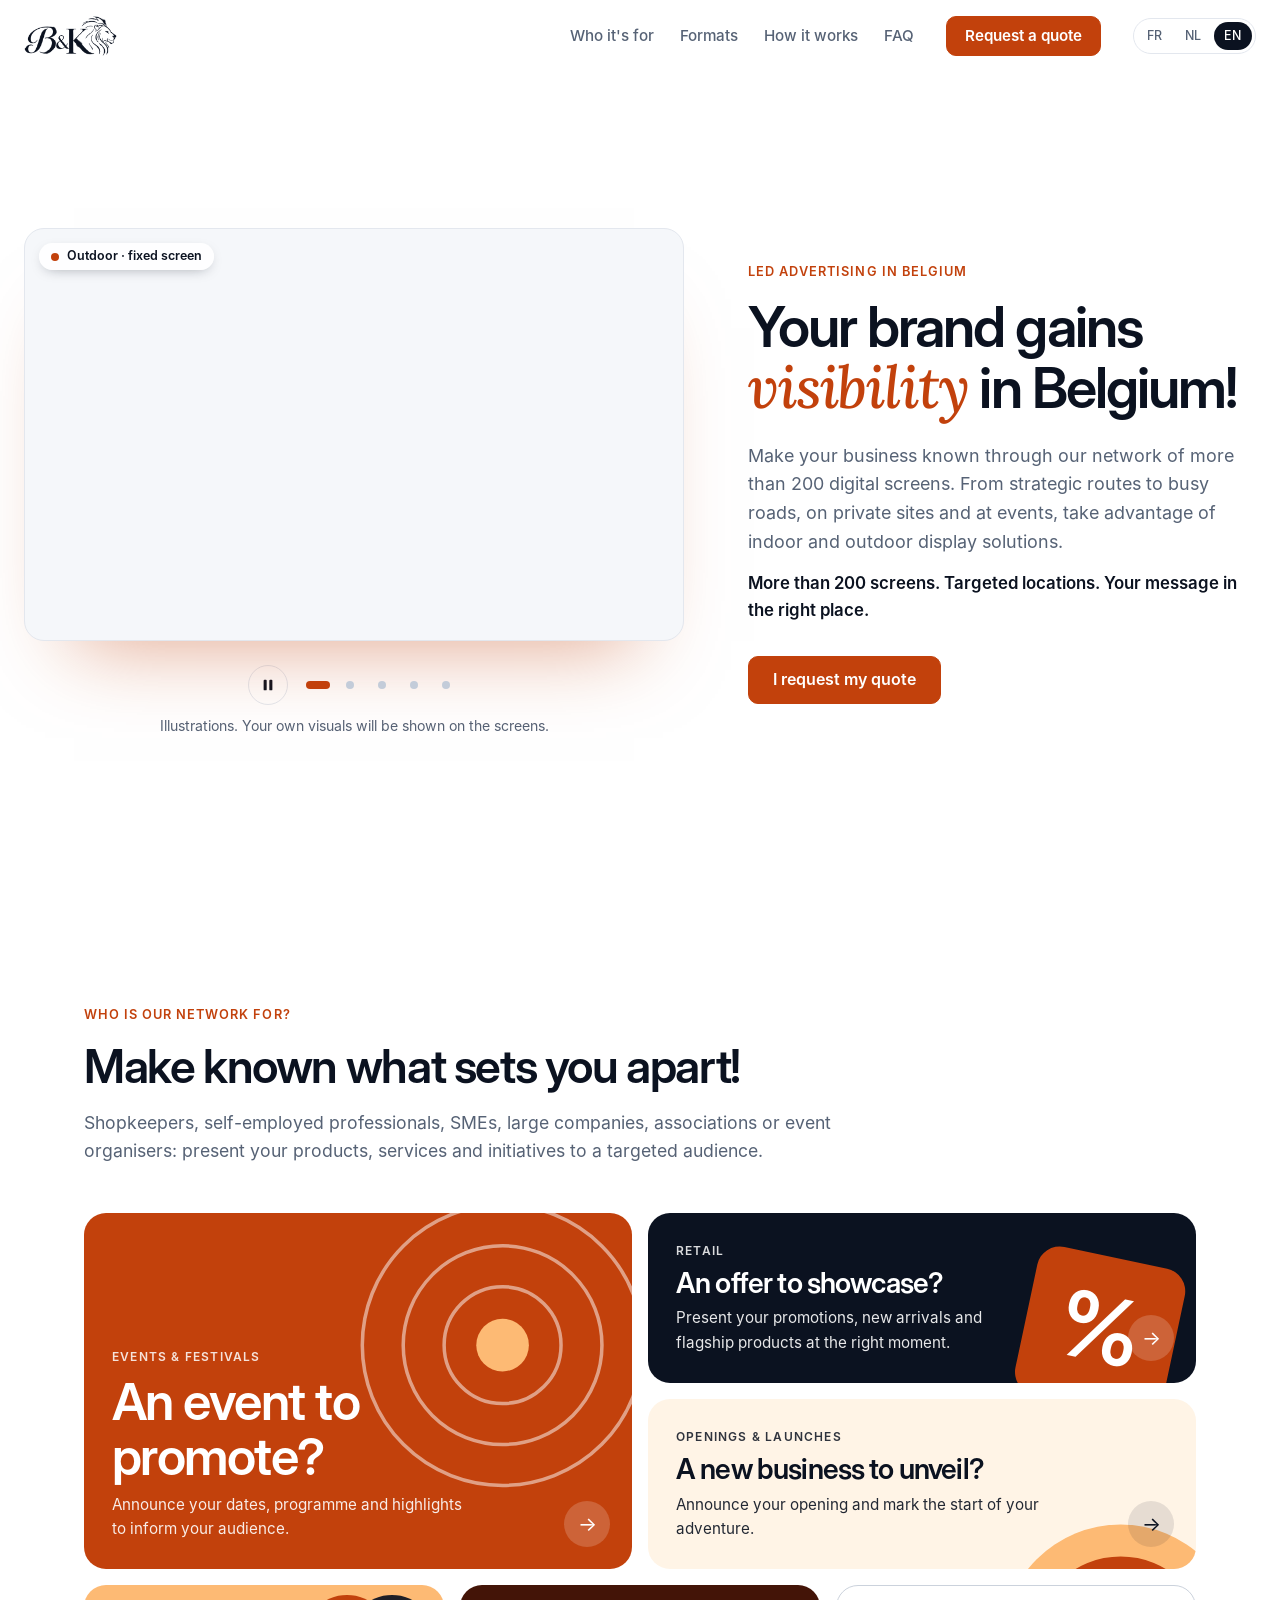
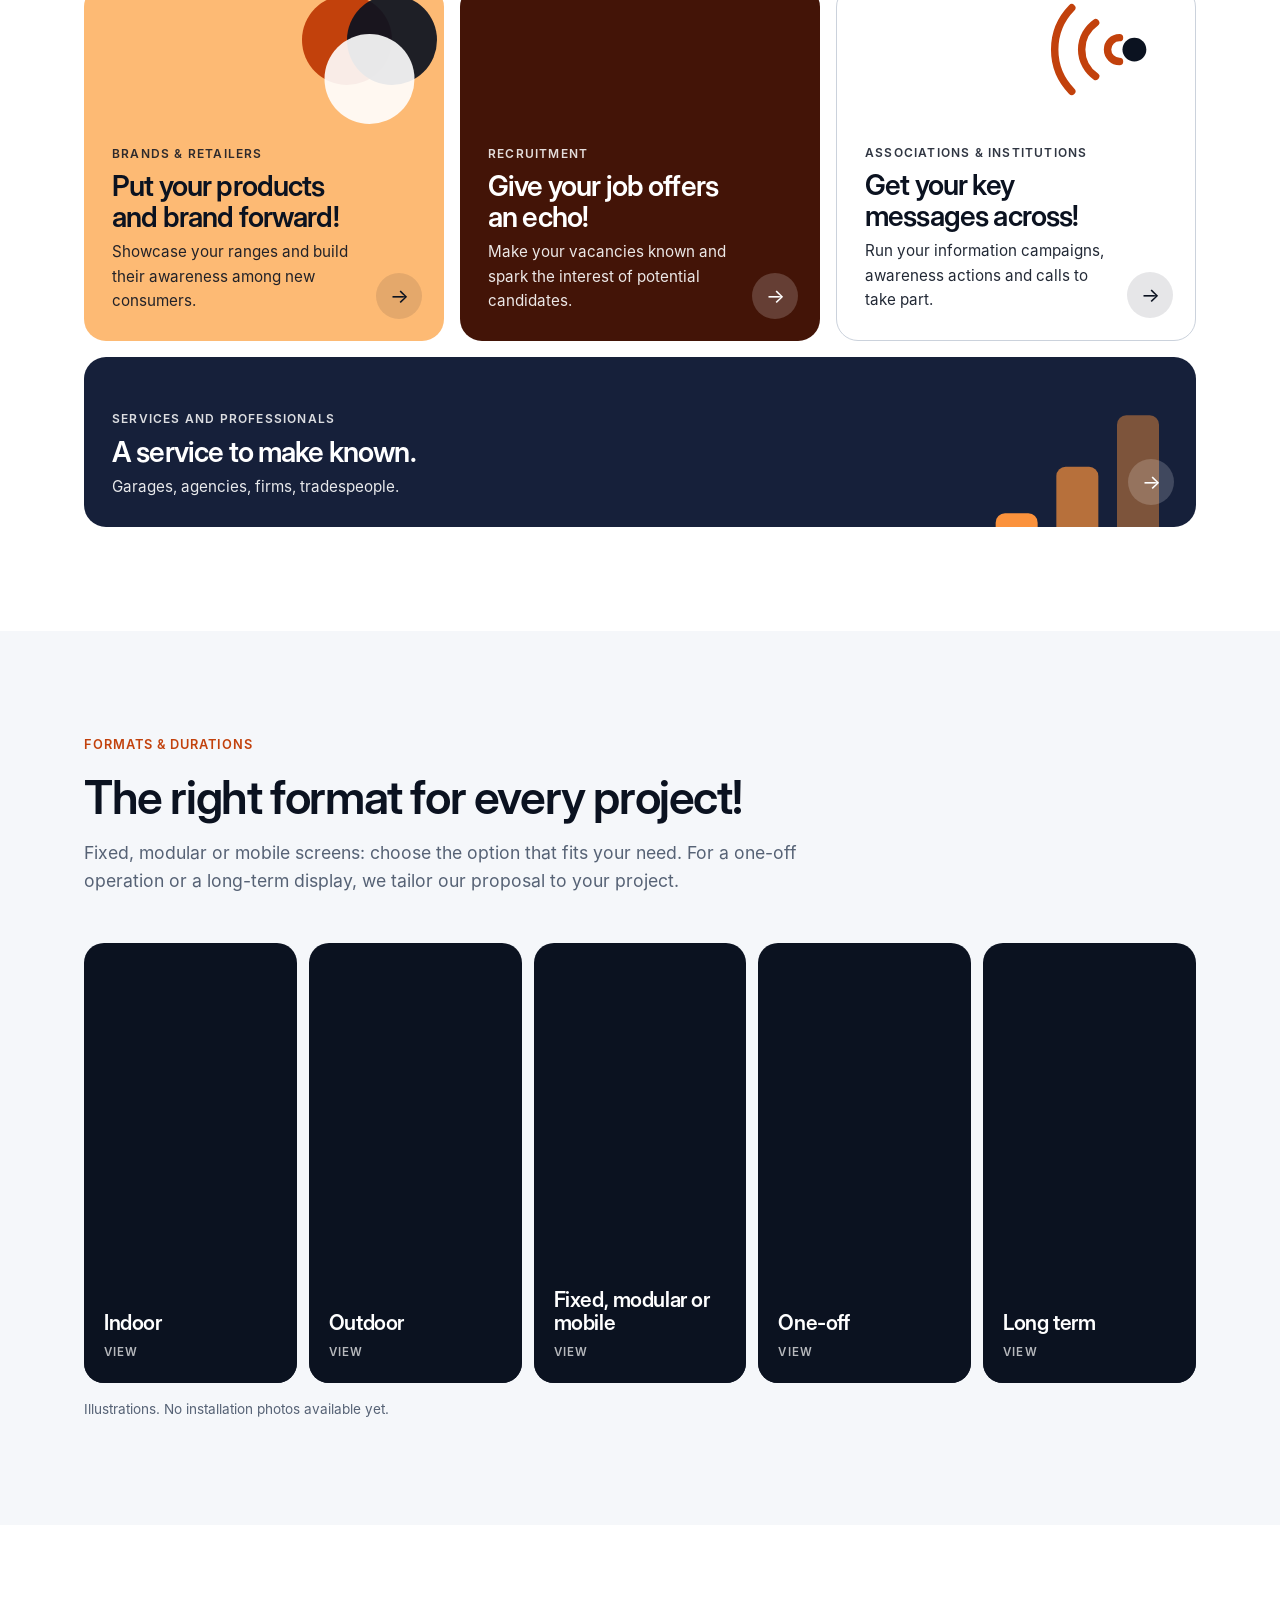
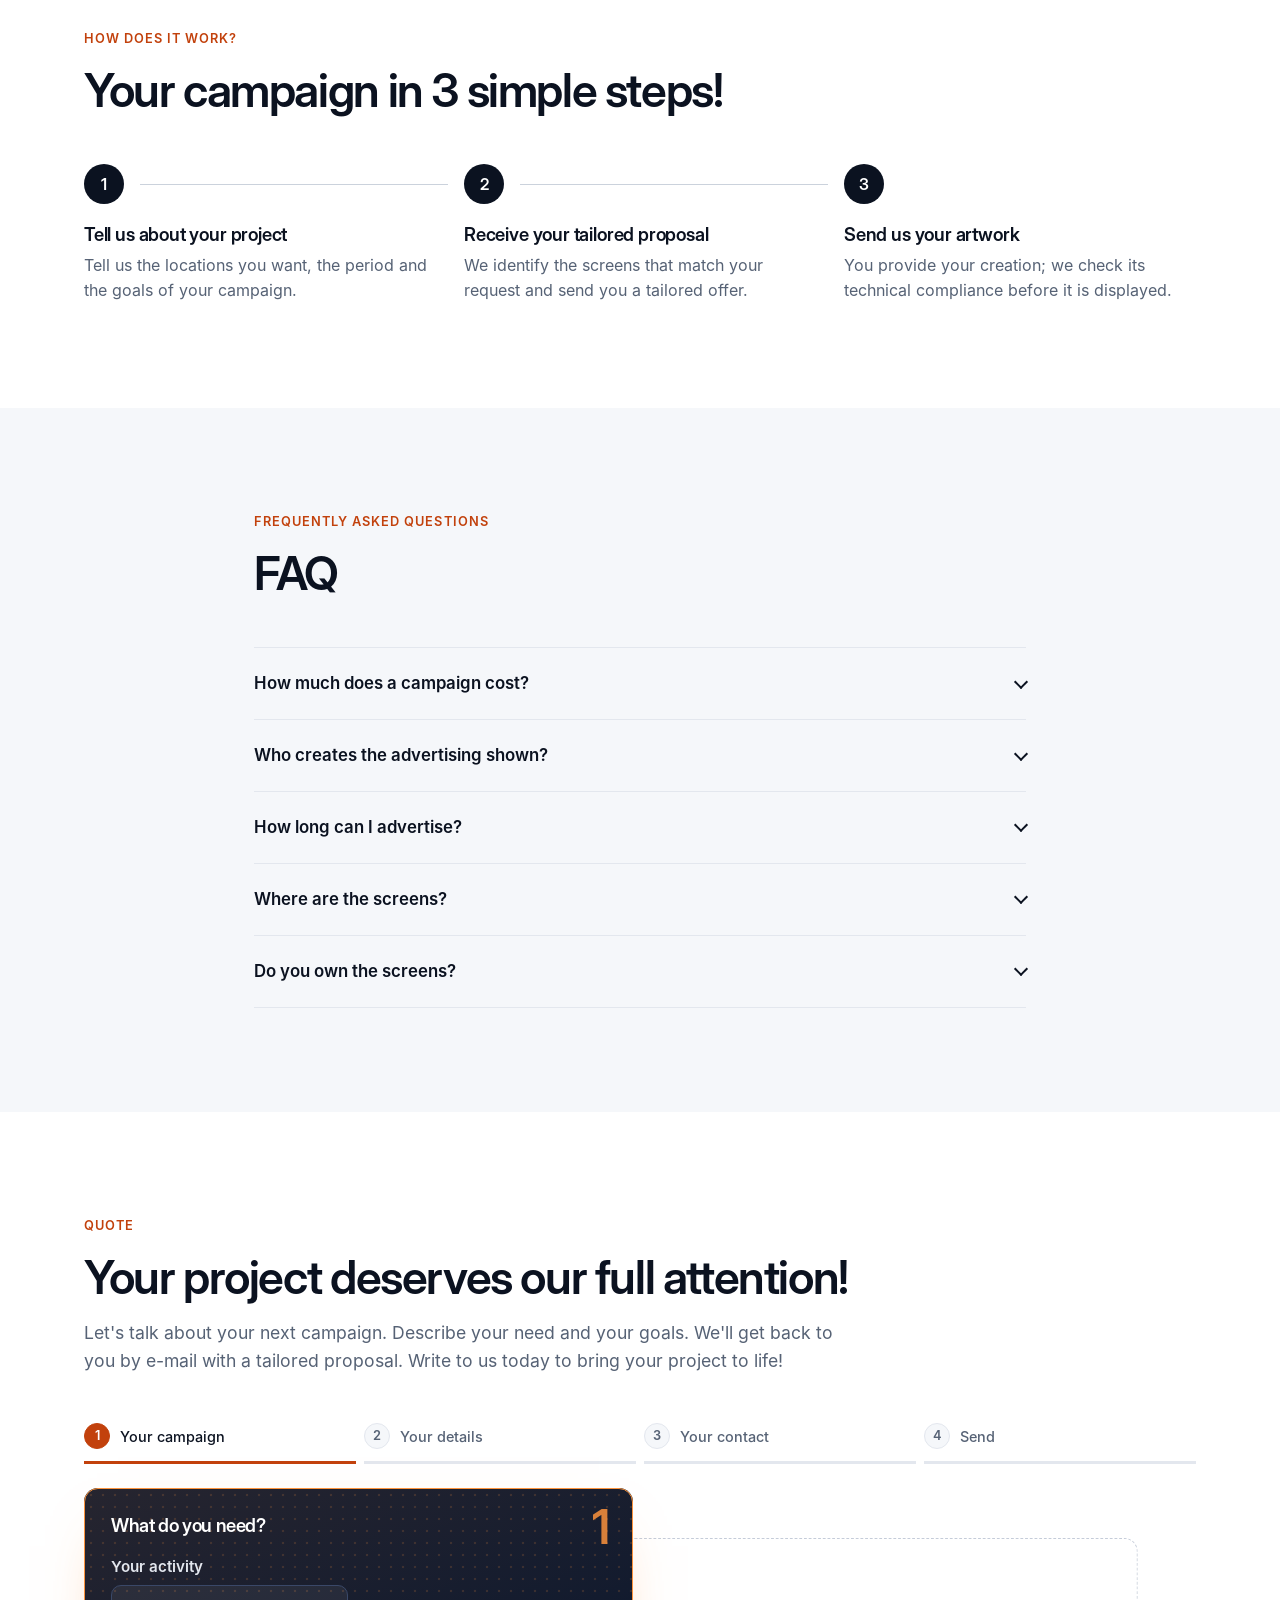
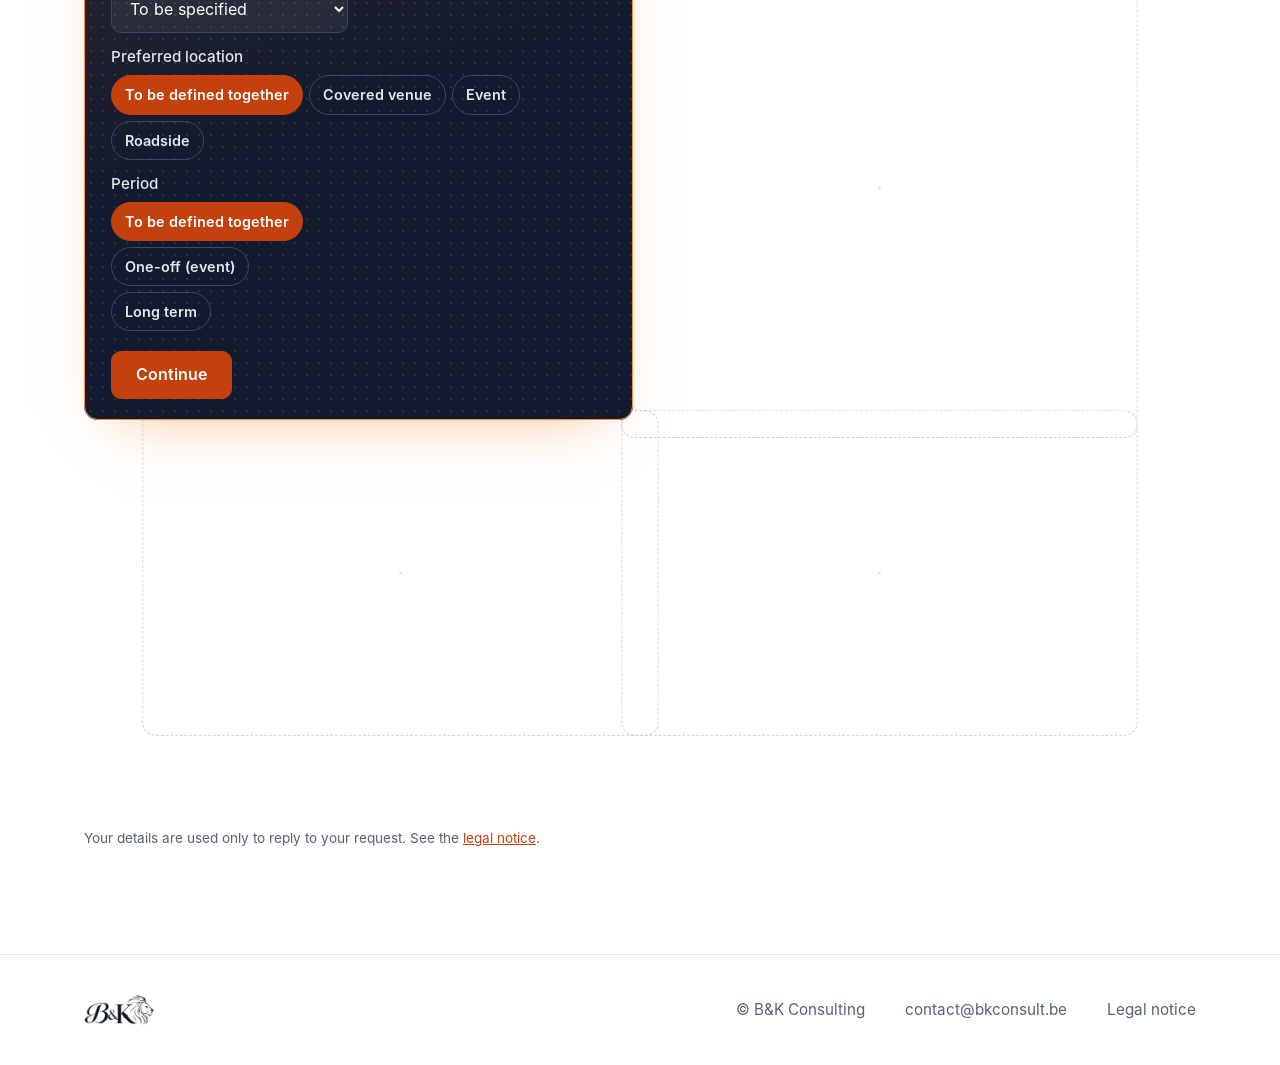
==== commit ee5cd02d: "Retire le décor de la tuile Recrutement" ====
--- a/en/index.html
+++ b/en/index.html
@@ -61,7 +61,7 @@
 
         <div class="tv" role="group" aria-roledescription="carousel" aria-label="Examples of creatives shown on different screens">
           <div class="tv__stage" aria-live="off">
-<div class="slide is-active"><svg class="slide__svg" viewBox="0 0 640 400" preserveAspectRatio="xMidYMid slice" role="img" aria-label="Outdoor · fixed screen. A date to fill?"><defs><pattern id="led0" width="5" height="5" patternUnits="userSpaceOnUse"><circle cx="2.5" cy="2.5" r=".9" fill="#000" fill-opacity=".26"/></pattern><linearGradient id="sk0" x1="0" y1="0" x2="0" y2="1"><stop offset="0" stop-color="#E8EEF7"/><stop offset="1" stop-color="#FFF4E6"/></linearGradient><radialGradient id="gl0"><stop offset="0" stop-color="#C2410C" stop-opacity=".5"/><stop offset="1" stop-color="#C2410C" stop-opacity="0"/></radialGradient></defs><rect width="640" height="400" fill="url(#sk0)"/><g fill="#CBD6E6"><rect x="0" y="236" width="56" height="140"/><rect x="62" y="270" width="48" height="106"/><rect x="540" y="250" width="52" height="126"/><rect x="598" y="214" width="42" height="162"/></g><rect y="376" width="640" height="24" fill="#D5DCE7"/><rect x="302" y="292" width="16" height="84" fill="#0B1220"/><rect x="70" y="30" width="500" height="262" rx="8" fill="#0B1220"/><rect x="262" y="292" width="96" height="10" fill="#0B1220"/><ellipse cx="320" cy="382" rx="230" ry="10" fill="url(#gl0)"/><clipPath id="pc0"><rect x="78.0" y="38.0" width="484.0" height="246.0" rx="3"/></clipPath><g class="sv-panel" clip-path="url(#pc0)"><rect x="78.0" y="38.0" width="484.0" height="246.0" fill="#0B1220"/><g fill="none" stroke="#FB923C" stroke-width="3.0" stroke-opacity=".9"><circle cx="465.1" cy="134.9" r="70.1"/><circle cx="465.1" cy="134.9" r="48.7"/><circle cx="465.1" cy="134.9" r="27.3"/></g><circle cx="465.1" cy="134.9" r="12.5" fill="#C2410C"/><g class="sv-lines"><rect x="95.2" y="153.1" width="62.0" height="22.1" rx="11.1" fill="none" stroke="#FB923C" stroke-width="1"/><text class="sv-tag" x="104.1" y="168.2" font-size="11.1" fill="#FB923C" letter-spacing="0.9">EVENT</text><text class="sv-t" x="95.2" y="221.0" font-size="36.9" fill="#FFFFFF">A date</text><text class="sv-t" x="95.2" y="260.1" font-size="36.9" fill="#FFFFFF">to fill?</text></g><rect x="78.0" y="38.0" width="484.0" height="246.0" fill="url(#led0)"/></g><circle cx="40" cy="332" r="8" fill="#7C8CA6"/><rect x="29" y="342" width="22" height="34" rx="8" fill="#7C8CA6"/><circle cx="112" cy="332" r="8" fill="#7C8CA6"/><rect x="101" y="342" width="22" height="34" rx="8" fill="#7C8CA6"/><circle cx="560" cy="332" r="8" fill="#7C8CA6"/><rect x="549" y="342" width="22" height="34" rx="8" fill="#7C8CA6"/></svg><span class="slide__label">Outdoor · fixed screen</span></div><div class="slide" aria-hidden="true"><svg class="slide__svg" viewBox="0 0 640 400" preserveAspectRatio="xMidYMid slice" role="img" aria-label="Indoor · vertical totem. Your promo, seen from afar."><defs><pattern id="led1" width="5" height="5" patternUnits="userSpaceOnUse"><circle cx="2.5" cy="2.5" r=".9" fill="#000" fill-opacity=".26"/></pattern><linearGradient id="sk1" x1="0" y1="0" x2="0" y2="1"><stop offset="0" stop-color="#F3F5F9"/><stop offset="1" stop-color="#E3E7EE"/></linearGradient><radialGradient id="gl1"><stop offset="0" stop-color="#C2410C" stop-opacity=".5"/><stop offset="1" stop-color="#C2410C" stop-opacity="0"/></radialGradient></defs><rect width="640" height="400" fill="url(#sk1)"/><rect y="376" width="640" height="24" fill="#D5DCE7"/><g fill="#fff" fill-opacity=".9"><rect x="40" y="12" width="140" height="6" rx="3"/><rect x="250" y="12" width="140" height="6" rx="3"/><rect x="460" y="12" width="140" height="6" rx="3"/></g><g fill="#E3E7EE"><rect x="0" y="60" width="150" height="316"/><rect x="490" y="60" width="150" height="316"/></g><g fill="#fff"><rect x="18" y="90" width="114" height="150" rx="4"/><rect x="508" y="90" width="114" height="150" rx="4"/></g><rect x="222" y="24" width="196" height="340" rx="10" fill="#0B1220"/><rect x="240" y="364" width="160" height="12" rx="4" fill="#0B1220"/><ellipse cx="320" cy="384" rx="130" ry="8" fill="url(#gl1)"/><clipPath id="pc1"><rect x="230.0" y="32.0" width="180.0" height="300.0" rx="3"/></clipPath><g class="sv-panel" clip-path="url(#pc1)"><rect x="230.0" y="32.0" width="180.0" height="300.0" fill="#C2410C"/><circle cx="339.1" cy="102.9" r="43.2" fill="#FFF4E6"/><circle cx="339.1" cy="102.9" r="36.7" fill="none" stroke="#0B1220" stroke-width="1.6" stroke-dasharray="5.4 4.3"/><text x="339.1" y="119.1" text-anchor="middle" class="sv-t" font-size="51.3" fill="#C2410C">%</text><g class="sv-lines"><rect x="242.6" y="211.3" width="57.6" height="18.0" rx="9.0" fill="none" stroke="#FFF4E6" stroke-width="1"/><text class="sv-tag" x="249.8" y="223.5" font-size="9.0" fill="#FFF4E6" letter-spacing="0.7">RETAIL</text><text class="sv-t" x="242.6" y="261.6" font-size="25.1" fill="#FFFFFF">Your promo,</text><text class="sv-t" x="242.6" y="288.2" font-size="25.1" fill="#FFFFFF">seen from</text><text class="sv-t" x="242.6" y="314.9" font-size="25.1" fill="#FFFFFF">afar.</text></g><rect x="230.0" y="32.0" width="180.0" height="300.0" fill="url(#led1)"/></g><circle cx="84" cy="332" r="8" fill="#8D99AC"/><rect x="73" y="342" width="22" height="34" rx="8" fill="#8D99AC"/><circle cx="520" cy="332" r="8" fill="#8D99AC"/><rect x="509" y="342" width="22" height="34" rx="8" fill="#8D99AC"/><circle cx="586" cy="332" r="8" fill="#8D99AC"/><rect x="575" y="342" width="22" height="34" rx="8" fill="#8D99AC"/></svg><span class="slide__label">Indoor · vertical totem</span></div><div class="slide" aria-hidden="true"><svg class="slide__svg" viewBox="0 0 640 400" preserveAspectRatio="xMidYMid slice" role="img" aria-label="Modular · screen wall. Your opening, announced."><defs><pattern id="led2" width="5" height="5" patternUnits="userSpaceOnUse"><circle cx="2.5" cy="2.5" r=".9" fill="#000" fill-opacity=".26"/></pattern><linearGradient id="sk2" x1="0" y1="0" x2="0" y2="1"><stop offset="0" stop-color="#263049"/><stop offset="1" stop-color="#16203A"/></linearGradient><radialGradient id="gl2"><stop offset="0" stop-color="#C2410C" stop-opacity=".5"/><stop offset="1" stop-color="#C2410C" stop-opacity="0"/></radialGradient></defs><rect width="640" height="400" fill="url(#sk2)"/><g stroke="#fff" stroke-opacity=".06" stroke-width="1"><path d="M0 20 H640"/><path d="M0 44 H640"/><path d="M0 68 H640"/><path d="M0 92 H640"/><path d="M0 116 H640"/><path d="M0 140 H640"/><path d="M0 164 H640"/><path d="M0 188 H640"/><path d="M0 212 H640"/><path d="M0 236 H640"/><path d="M0 260 H640"/><path d="M0 284 H640"/><path d="M0 308 H640"/><path d="M0 332 H640"/><path d="M0 356 H640"/></g><rect y="376" width="640" height="24" fill="#0E1527"/><rect x="77" y="42" width="486" height="244" rx="8" fill="#0B1220"/><rect x="85" y="50" width="470" height="228" fill="#C2410C"/><clipPath id="pc2"><rect x="85.0" y="50.0" width="470.0" height="228.0" rx="3"/></clipPath><g class="sv-panel" clip-path="url(#pc2)"><rect x="85.0" y="50.0" width="470.0" height="228.0" fill="#FFF4E6"/><circle cx="465.2" cy="139.8" r="68.4" fill="#FDBA74"/><circle cx="465.2" cy="139.8" r="52.0" fill="#C2410C"/><circle cx="465.2" cy="139.8" r="35.6" fill="#0B1220"/><circle cx="465.2" cy="139.8" r="19.2" fill="#FFF4E6"/><g stroke="#0B1220" stroke-width="4"><path d="M239.500 50V278M397.500 50V278M85 164H555"/></g><g class="sv-lines"><rect x="101.0" y="156.7" width="73.9" height="20.5" rx="10.3" fill="#FFF4E6" stroke="#C2410C" stroke-width="1"/><text class="sv-tag" x="109.2" y="170.7" font-size="10.3" fill="#C2410C" letter-spacing="0.8">OPENING</text><text class="sv-t" x="101.0" y="219.6" font-size="34.2" fill="#0B1220" stroke="#FFF4E6" stroke-width="5.5" stroke-linejoin="round" paint-order="stroke">Your opening,</text><text class="sv-t" x="101.0" y="255.9" font-size="34.2" fill="#0B1220" stroke="#FFF4E6" stroke-width="5.5" stroke-linejoin="round" paint-order="stroke">announced.</text></g><rect x="85.0" y="50.0" width="470.0" height="228.0" fill="url(#led2)"/></g><rect x="110" y="286" width="12" height="90" fill="#0B1220"/><rect x="518" y="286" width="12" height="90" fill="#0B1220"/><ellipse cx="320" cy="382" rx="250" ry="9" fill="url(#gl2)"/><circle cx="40" cy="332" r="8" fill="#3A4660"/><rect x="29" y="342" width="22" height="34" rx="8" fill="#3A4660"/><circle cx="600" cy="332" r="8" fill="#3A4660"/><rect x="589" y="342" width="22" height="34" rx="8" fill="#3A4660"/></svg><span class="slide__label">Modular · screen wall</span></div><div class="slide" aria-hidden="true"><svg class="slide__svg" viewBox="0 0 640 400" preserveAspectRatio="xMidYMid slice" role="img" aria-label="Mobile · screen on wheels. We're hiring. Say it in public."><defs><pattern id="led3" width="5" height="5" patternUnits="userSpaceOnUse"><circle cx="2.5" cy="2.5" r=".9" fill="#000" fill-opacity=".26"/></pattern><linearGradient id="sk3" x1="0" y1="0" x2="0" y2="1"><stop offset="0" stop-color="#16203A"/><stop offset="1" stop-color="#431407"/></linearGradient><radialGradient id="gl3"><stop offset="0" stop-color="#C2410C" stop-opacity=".5"/><stop offset="1" stop-color="#C2410C" stop-opacity="0"/></radialGradient></defs><rect width="640" height="400" fill="url(#sk3)"/><polygon points="90,0 150,0 270,376 20,376" fill="#FDBA74" fill-opacity=".1"/><polygon points="550,0 490,0 370,376 620,376" fill="#FDBA74" fill-opacity=".1"/><g fill="#FDBA74"><circle cx="60" cy="60" r="2.2"/><circle cx="580" cy="90" r="2.4"/><circle cx="110" cy="140" r="1.8"/><circle cx="530" cy="40" r="2"/></g><rect y="376" width="640" height="24" fill="#2A0E05"/><rect x="182" y="22" width="276" height="306" rx="10" fill="#0B1220"/><rect x="314" y="328" width="12" height="14" fill="#0B1220"/><rect x="232" y="340" width="176" height="12" rx="6" fill="#0B1220"/><g fill="#0B1220" stroke="#FDBA74" stroke-width="3"><circle cx="258" cy="362" r="14"/><circle cx="382" cy="362" r="14"/></g><clipPath id="pc3"><rect x="190.0" y="30.0" width="260.0" height="290.0" rx="3"/></clipPath><g class="sv-panel" clip-path="url(#pc3)"><rect x="190.0" y="30.0" width="260.0" height="290.0" fill="#431407"/><g fill="#FB923C" fill-opacity=".45"><circle cx="308.6" cy="93.4" r="11.7"/><circle cx="347.6" cy="93.4" r="11.7"/><circle cx="386.6" cy="93.4" r="11.7"/><circle cx="308.6" cy="132.4" r="11.7"/><circle cx="386.6" cy="132.4" r="11.7"/><circle cx="308.6" cy="171.4" r="11.7"/><circle cx="347.6" cy="171.4" r="11.7"/><circle cx="386.6" cy="171.4" r="11.7"/></g><circle cx="347.6" cy="132.4" r="15.6" fill="#fff"/><g class="sv-lines"><rect x="208.2" y="167.7" width="74.9" height="23.4" rx="11.7" fill="none" stroke="#FB923C" stroke-width="1"/><text class="sv-tag" x="217.6" y="183.6" font-size="11.7" fill="#FB923C" letter-spacing="0.9">HIRING</text><text class="sv-t" x="208.2" y="231.2" font-size="30.7" fill="#FFFFFF">We're hiring.</text><text class="sv-t" x="208.2" y="263.7" font-size="30.7" fill="#FFFFFF">Say it</text><text class="sv-t" x="208.2" y="296.3" font-size="30.7" fill="#FFFFFF">in public.</text></g><rect x="190.0" y="30.0" width="260.0" height="290.0" fill="url(#led3)"/></g><circle cx="12" cy="354" r="9" fill="#050A14"/><rect x="0" y="364" width="24" height="34" rx="9" fill="#050A14"/><circle cx="46" cy="354" r="9" fill="#050A14"/><rect x="34" y="364" width="24" height="34" rx="9" fill="#050A14"/><circle cx="80" cy="354" r="9" fill="#050A14"/><rect x="68" y="364" width="24" height="34" rx="9" fill="#050A14"/><circle cx="114" cy="354" r="9" fill="#050A14"/><rect x="102" y="364" width="24" height="34" rx="9" fill="#050A14"/><circle cx="148" cy="354" r="9" fill="#050A14"/><rect x="136" y="364" width="24" height="34" rx="9" fill="#050A14"/><circle cx="522" cy="354" r="9" fill="#050A14"/><rect x="510" y="364" width="24" height="34" rx="9" fill="#050A14"/><circle cx="556" cy="354" r="9" fill="#050A14"/><rect x="544" y="364" width="24" height="34" rx="9" fill="#050A14"/><circle cx="590" cy="354" r="9" fill="#050A14"/><rect x="578" y="364" width="24" height="34" rx="9" fill="#050A14"/><circle cx="624" cy="354" r="9" fill="#050A14"/><rect x="612" y="364" width="24" height="34" rx="9" fill="#050A14"/></svg><span class="slide__label">Mobile · screen on wheels</span></div><div class="slide" aria-hidden="true"><svg class="slide__svg" viewBox="0 0 640 400" preserveAspectRatio="xMidYMid slice" role="img" aria-label="Event · LED wall. Your brand, big."><defs><pattern id="led4" width="5" height="5" patternUnits="userSpaceOnUse"><circle cx="2.5" cy="2.5" r=".9" fill="#000" fill-opacity=".26"/></pattern><linearGradient id="sk4" x1="0" y1="0" x2="0" y2="1"><stop offset="0" stop-color="#D9E4F2"/><stop offset="1" stop-color="#F5F7FA"/></linearGradient><radialGradient id="gl4"><stop offset="0" stop-color="#C2410C" stop-opacity=".5"/><stop offset="1" stop-color="#C2410C" stop-opacity="0"/></radialGradient></defs><rect width="640" height="400" fill="url(#sk4)"/><rect y="376" width="640" height="24" fill="#101A30"/><polygon points="120,0 190,0 330,376 40,376" fill="#FDBA74" fill-opacity=".09"/><polygon points="520,0 450,0 310,376 600,376" fill="#FDBA74" fill-opacity=".09"/><rect x="0" y="0" width="640" height="14" fill="#0B1220"/><path d="M0 34 Q160 66 320 34 T640 34" fill="none" stroke="#3A4660" stroke-width="2"/><polygon points="20,36 36,36 28,54" fill="#C2410C"/><polygon points="60,36 76,36 68,54" fill="#FDBA74"/><polygon points="100,44 116,44 108,62" fill="#FFF4E6"/><polygon points="140,36 156,36 148,54" fill="#FB923C"/><polygon points="180,44 196,44 188,62" fill="#C2410C"/><polygon points="220,36 236,36 228,54" fill="#FDBA74"/><polygon points="260,44 276,44 268,62" fill="#FFF4E6"/><polygon points="300,36 316,36 308,54" fill="#FB923C"/><polygon points="340,44 356,44 348,62" fill="#C2410C"/><polygon points="380,36 396,36 388,54" fill="#FDBA74"/><polygon points="420,44 436,44 428,62" fill="#FFF4E6"/><polygon points="460,36 476,36 468,54" fill="#FB923C"/><polygon points="500,44 516,44 508,62" fill="#C2410C"/><polygon points="540,36 556,36 548,54" fill="#FDBA74"/><polygon points="580,44 596,44 588,62" fill="#FFF4E6"/><polygon points="620,36 636,36 628,54" fill="#FB923C"/><rect x="116" y="70" width="408" height="236" rx="8" fill="#0B1220"/><rect x="90" y="306" width="460" height="14" rx="3" fill="#263049"/><rect y="354" width="640" height="22" fill="#16203A"/><clipPath id="pc4"><rect x="124.0" y="78.0" width="392.0" height="220.0" rx="3"/></clipPath><g class="sv-panel" clip-path="url(#pc4)"><rect x="124.0" y="78.0" width="392.0" height="220.0" fill="#FDBA74"/><circle cx="409.5" cy="151.5" r="36.3" fill="#C2410C"/><circle cx="449.1" cy="151.5" r="36.3" fill="#0B1220" fill-opacity=".92"/><circle cx="429.3" cy="184.5" r="36.3" fill="#fff" fill-opacity=".92"/><g class="sv-lines"><rect x="139.4" y="181.0" width="55.4" height="19.8" rx="9.9" fill="none" stroke="#0B1220" stroke-width="1"/><text class="sv-tag" x="147.3" y="194.4" font-size="9.9" fill="#0B1220" letter-spacing="0.8">BRAND</text><text class="sv-t" x="139.4" y="241.7" font-size="33.0" fill="#0B1220">Your brand,</text><text class="sv-t" x="139.4" y="276.7" font-size="33.0" fill="#0B1220">big.</text></g><rect x="124.0" y="78.0" width="392.0" height="220.0" fill="url(#led4)"/></g><g fill="#FDBA74"><circle cx="60" cy="110" r="2.4"/><circle cx="590" cy="130" r="2.2"/><circle cx="40" cy="200" r="1.8"/><circle cx="604" cy="220" r="2"/></g><circle cx="8" cy="356" r="10" fill="#050A14"/><rect x="-5" y="366" width="26" height="34" rx="10" fill="#050A14"/><circle cx="44" cy="356" r="10" fill="#050A14"/><rect x="31" y="366" width="26" height="34" rx="10" fill="#050A14"/><circle cx="80" cy="356" r="10" fill="#050A14"/><rect x="67" y="366" width="26" height="34" rx="10" fill="#050A14"/><circle cx="116" cy="356" r="10" fill="#050A14"/><rect x="103" y="366" width="26" height="34" rx="10" fill="#050A14"/><circle cx="152" cy="356" r="10" fill="#050A14"/><rect x="139" y="366" width="26" height="34" rx="10" fill="#050A14"/><circle cx="188" cy="356" r="10" fill="#050A14"/><rect x="175" y="366" width="26" height="34" rx="10" fill="#050A14"/><circle cx="224" cy="356" r="10" fill="#050A14"/><rect x="211" y="366" width="26" height="34" rx="10" fill="#050A14"/><circle cx="260" cy="356" r="10" fill="#050A14"/><rect x="247" y="366" width="26" height="34" rx="10" fill="#050A14"/><circle cx="296" cy="356" r="10" fill="#050A14"/><rect x="283" y="366" width="26" height="34" rx="10" fill="#050A14"/><circle cx="332" cy="356" r="10" fill="#050A14"/><rect x="319" y="366" width="26" height="34" rx="10" fill="#050A14"/><circle cx="368" cy="356" r="10" fill="#050A14"/><rect x="355" y="366" width="26" height="34" rx="10" fill="#050A14"/><circle cx="404" cy="356" r="10" fill="#050A14"/><rect x="391" y="366" width="26" height="34" rx="10" fill="#050A14"/><circle cx="440" cy="356" r="10" fill="#050A14"/><rect x="427" y="366" width="26" height="34" rx="10" fill="#050A14"/><circle cx="476" cy="356" r="10" fill="#050A14"/><rect x="463" y="366" width="26" height="34" rx="10" fill="#050A14"/><circle cx="512" cy="356" r="10" fill="#050A14"/><rect x="499" y="366" width="26" height="34" rx="10" fill="#050A14"/><circle cx="548" cy="356" r="10" fill="#050A14"/><rect x="535" y="366" width="26" height="34" rx="10" fill="#050A14"/><circle cx="584" cy="356" r="10" fill="#050A14"/><rect x="571" y="366" width="26" height="34" rx="10" fill="#050A14"/><circle cx="620" cy="356" r="10" fill="#050A14"/><rect x="607" y="366" width="26" height="34" rx="10" fill="#050A14"/></svg><span class="slide__label">Event · LED wall</span></div>
+<div class="slide is-active"><img class="slide__svg" src="../assets/img/hero-1-1200.webp" srcset="../assets/img/hero-1-640.webp 640w, ../assets/img/hero-1-1200.webp 1200w" sizes="(max-width:1000px) 100vw, 55vw" width="1200" height="750" alt="Outdoor · fixed screen. Illustration." decoding="async" fetchpriority="high"><span class="slide__label">Outdoor · fixed screen</span></div><div class="slide" aria-hidden="true"><img class="slide__svg" src="../assets/img/hero-2-1200.webp" srcset="../assets/img/hero-2-640.webp 640w, ../assets/img/hero-2-1200.webp 1200w" sizes="(max-width:1000px) 100vw, 55vw" width="1200" height="750" alt="Indoor · vertical totem. Illustration." decoding="async" loading="lazy"><span class="slide__label">Indoor · vertical totem</span></div><div class="slide" aria-hidden="true"><img class="slide__svg" src="../assets/img/hero-3-1200.webp" srcset="../assets/img/hero-3-640.webp 640w, ../assets/img/hero-3-1200.webp 1200w" sizes="(max-width:1000px) 100vw, 55vw" width="1200" height="750" alt="Event · LED totem. Illustration." decoding="async" loading="lazy"><span class="slide__label">Event · LED totem</span></div><div class="slide" aria-hidden="true"><img class="slide__svg" src="../assets/img/hero-4-1200.webp" srcset="../assets/img/hero-4-640.webp 640w, ../assets/img/hero-4-1200.webp 1200w" sizes="(max-width:1000px) 100vw, 55vw" width="1200" height="750" alt="Event · screen wall. Illustration." decoding="async" loading="lazy"><span class="slide__label">Event · screen wall</span></div><div class="slide" aria-hidden="true"><img class="slide__svg" src="../assets/img/hero-5-1200.webp" srcset="../assets/img/hero-5-640.webp 640w, ../assets/img/hero-5-1200.webp 1200w" sizes="(max-width:1000px) 100vw, 55vw" width="1200" height="750" alt="Outdoor · freestanding screen. Illustration." decoding="async" loading="lazy"><span class="slide__label">Outdoor · freestanding screen</span></div>
           </div>
           <div class="tv__ctrl">
             <button class="tv__pause" type="button" aria-pressed="false" aria-label="Pause the animation">
@@ -70,7 +70,7 @@
             </button>
             <div class="tv__dots"><button type="button" aria-label="Example 1" aria-current="true"></button><button type="button" aria-label="Example 2"></button><button type="button" aria-label="Example 3"></button><button type="button" aria-label="Example 4"></button><button type="button" aria-label="Example 5"></button></div>
           </div>
-          <p class="tv__note">Example creatives. Your own visuals replace them.</p>
+          <p class="tv__note">Illustrations. Your own visuals will be shown on the screens.</p>
         </div>
       </div>
     </section>
@@ -87,7 +87,7 @@
 <li class="tile tile--b reveal"><a class="tile__link" href="#devis" data-profil="Retail"><svg class="tile__deco" viewBox="0 0 120 120" aria-hidden="true"><rect x="38" y="22" width="66" height="66" rx="10" fill="#C2410C" transform="rotate(12 71 55)"/><text x="71" y="68" text-anchor="middle" font-family="Inter Display,Inter,sans-serif" font-weight="600" font-size="40" fill="#fff" transform="rotate(12 71 55)">%</text></svg><span class="tile__tag">Retail</span><span class="tile__title">An offer to showcase?</span><span class="tile__desc">Present your promotions, new arrivals and flagship products at the right moment.</span><span class="tile__go" aria-hidden="true">→</span></a></li>
 <li class="tile tile--c reveal"><a class="tile__link" href="#devis" data-profil="Openings &amp; launches"><svg class="tile__deco" viewBox="0 0 120 120" aria-hidden="true"><circle cx="80" cy="110" r="52" fill="#FDBA74"/><circle cx="80" cy="110" r="38" fill="#C2410C"/><circle cx="80" cy="110" r="24" fill="#0B1220"/></svg><span class="tile__tag">Openings &amp; launches</span><span class="tile__title">A new business to unveil?</span><span class="tile__desc">Announce your opening and mark the start of your adventure.</span><span class="tile__go" aria-hidden="true">→</span></a></li>
 <li class="tile tile--d reveal"><a class="tile__link" href="#devis" data-profil="Brands &amp; retailers"><svg class="tile__deco" viewBox="0 0 120 120" aria-hidden="true"><circle cx="48" cy="46" r="30" fill="#C2410C"/><circle cx="78" cy="46" r="30" fill="#0B1220" fill-opacity=".92"/><circle cx="63" cy="72" r="30" fill="#fff" fill-opacity=".9"/></svg><span class="tile__tag">Brands &amp; retailers</span><span class="tile__title">Put your products and brand forward!</span><span class="tile__desc">Showcase your ranges and build their awareness among new consumers.</span><span class="tile__go" aria-hidden="true">→</span></a></li>
-<li class="tile tile--e reveal"><a class="tile__link" href="#devis" data-profil="Recruitment"><svg class="tile__deco" viewBox="0 0 120 120" aria-hidden="true"><g fill="#FB923C" fill-opacity=".4"><circle cx="32" cy="32" r="9"/><circle cx="62" cy="32" r="9"/><circle cx="92" cy="32" r="9"/><circle cx="32" cy="62" r="9"/><circle cx="92" cy="62" r="9"/><circle cx="32" cy="92" r="9"/><circle cx="62" cy="92" r="9"/><circle cx="92" cy="92" r="9"/></g><circle cx="62" cy="62" r="12" fill="#fff"/></svg><span class="tile__tag">Recruitment</span><span class="tile__title">Give your job offers an echo!</span><span class="tile__desc">Make your vacancies known and spark the interest of potential candidates.</span><span class="tile__go" aria-hidden="true">→</span></a></li>
+<li class="tile tile--e reveal"><a class="tile__link" href="#devis" data-profil="Recruitment"><span class="tile__tag">Recruitment</span><span class="tile__title">Give your job offers an echo!</span><span class="tile__desc">Make your vacancies known and spark the interest of potential candidates.</span><span class="tile__go" aria-hidden="true">→</span></a></li>
 <li class="tile tile--f reveal"><a class="tile__link" href="#devis" data-profil="Associations &amp; institutions"><svg class="tile__deco" viewBox="0 0 120 120" aria-hidden="true"><g fill="none" stroke="#C2410C" stroke-width="5" stroke-linecap="round"><path d="M30 80a40 40 0 0 1 0-56"/><path d="M46 70a22 22 0 0 1 0-36"/><path d="M62 60a6 6 0 0 1 0-16"/></g><circle cx="72" cy="52" r="8" fill="#0B1220"/></svg><span class="tile__tag">Associations &amp; institutions</span><span class="tile__title">Get your key messages across!</span><span class="tile__desc">Run your information campaigns, awareness actions and calls to take part.</span><span class="tile__go" aria-hidden="true">→</span></a></li>
 <li class="tile tile--g reveal"><a class="tile__link" href="#devis" data-profil="Services and professionals"><svg class="tile__deco" viewBox="0 0 120 120" aria-hidden="true"><g fill="#FB923C"><rect x="20" y="70" width="18" height="36" rx="4"/><rect x="46" y="50" width="18" height="56" rx="4" fill-opacity=".7"/><rect x="72" y="28" width="18" height="78" rx="4" fill-opacity=".45"/></g></svg><span class="tile__tag">Services and professionals</span><span class="tile__title">A service to make known.</span><span class="tile__desc">Garages, agencies, firms, tradespeople.</span><span class="tile__go" aria-hidden="true">→</span></a></li>
         </ul>
@@ -102,11 +102,11 @@
           <p class="section__lead">Fixed, modular or mobile screens: choose the option that fits your need. For a one-off operation or a long-term display, we tailor our proposal to your project.</p>
         </div>
         <ul class="formats">
-<li class="fcard"><svg class="fcard__media" viewBox="0 0 300 340" preserveAspectRatio="xMidYMid slice" aria-hidden="true"><defs><pattern id="ledA" width="5" height="5" patternUnits="userSpaceOnUse"><circle cx="2.5" cy="2.5" r=".9" fill="#000" fill-opacity=".3"/></pattern><linearGradient id="flA" x1="0" y1="0" x2="0" y2="1"><stop offset="0" stop-color="#C2410C" stop-opacity=".4"/><stop offset="1" stop-color="#C2410C" stop-opacity="0"/></linearGradient></defs><rect width="300" height="340" fill="#16203A"/><rect y="252" width="300" height="88" fill="#0E1527"/><g fill="#FDBA74" fill-opacity=".9"><ellipse cx="40" cy="26" rx="18" ry="3"/><ellipse cx="115" cy="26" rx="18" ry="3"/><ellipse cx="190" cy="26" rx="18" ry="3"/><ellipse cx="265" cy="26" rx="18" ry="3"/></g><rect x="88" y="62" width="124" height="180" rx="8" fill="#0B1220"/><rect x="96" y="70" width="108" height="164" rx="3" fill="#C2410C"/><rect x="96" y="70" width="108" height="164" fill="url(#ledA)"/><circle cx="150" cy="108" r="19" fill="#FFF4E6"/><rect x="108" y="150" width="56" height="8" rx="4" fill="#fff"/><rect x="108" y="166" width="84" height="8" rx="4" fill="#fff" fill-opacity=".7"/><rect x="108" y="196" width="40" height="14" rx="7" fill="#0B1220"/><rect x="88" y="254" width="124" height="54" fill="url(#flA)"/><circle cx="40" cy="216" r="8" fill="#050A14"/><rect x="30" y="226" width="20" height="34" rx="8" fill="#050A14"/><circle cx="252" cy="216" r="8" fill="#050A14"/><rect x="242" y="226" width="20" height="34" rx="8" fill="#050A14"/><circle cx="286" cy="216" r="8" fill="#050A14"/><rect x="276" y="226" width="20" height="34" rx="8" fill="#050A14"/><circle cx="68" cy="222" r="7" fill="#0B1220"/><rect x="59" y="232" width="18" height="34" rx="7" fill="#0B1220"/></svg><div class="fcard__closed"><h3>Indoor</h3><span class="fcard__hint" aria-hidden="true">View</span></div><div class="fcard__open"><h3>Indoor</h3><p>Screens for covered venues, built for long-running display.</p><a class="fcard__link" href="#devis">Request a quote <span aria-hidden="true">→</span></a></div></li>
-<li class="fcard"><svg class="fcard__media" viewBox="0 0 300 340" preserveAspectRatio="xMidYMid slice" aria-hidden="true"><defs><linearGradient id="skB" x1="0" y1="0" x2="0" y2="1"><stop offset="0" stop-color="#FFF4E6"/><stop offset="1" stop-color="#FDBA74"/></linearGradient><pattern id="ledB" width="5" height="5" patternUnits="userSpaceOnUse"><circle cx="2.5" cy="2.5" r=".9" fill="#000" fill-opacity=".3"/></pattern></defs><rect width="300" height="340" fill="url(#skB)"/><circle cx="242" cy="62" r="28" fill="#FB923C"/><g fill="#16203A"><rect x="0" y="196" width="52" height="144"/><rect x="58" y="226" width="42" height="114"/><rect x="212" y="206" width="48" height="134"/><rect x="266" y="176" width="40" height="164"/></g><rect x="144" y="172" width="12" height="130" fill="#0B1220"/><rect x="78" y="66" width="144" height="110" rx="7" fill="#0B1220"/><rect x="85" y="73" width="130" height="96" rx="3" fill="#C2410C"/><rect x="85" y="73" width="130" height="96" fill="url(#ledB)"/><circle cx="190" cy="106" r="14" fill="#FDBA74"/><rect x="98" y="120" width="64" height="9" rx="4.5" fill="#fff"/><rect x="98" y="138" width="42" height="9" rx="4.5" fill="#fff" fill-opacity=".7"/><rect y="298" width="300" height="42" fill="#0B1220"/><circle cx="36" cy="266" r="8" fill="#16203A"/><rect x="26" y="276" width="20" height="34" rx="8" fill="#16203A"/><circle cx="116" cy="266" r="8" fill="#16203A"/><rect x="106" y="276" width="20" height="34" rx="8" fill="#16203A"/><circle cx="196" cy="266" r="8" fill="#16203A"/><rect x="186" y="276" width="20" height="34" rx="8" fill="#16203A"/><circle cx="268" cy="266" r="8" fill="#16203A"/><rect x="258" y="276" width="20" height="34" rx="8" fill="#16203A"/></svg><div class="fcard__closed"><h3>Outdoor</h3><span class="fcard__hint" aria-hidden="true">View</span></div><div class="fcard__open"><h3>Outdoor</h3><p>Screens for private sites, roadsides and open-air events, readable in full daylight.</p><a class="fcard__link" href="#devis">Request a quote <span aria-hidden="true">→</span></a></div></li>
-<li class="fcard"><svg class="fcard__media" viewBox="0 0 300 340" preserveAspectRatio="xMidYMid slice" aria-hidden="true"><defs><pattern id="ledC" width="5" height="5" patternUnits="userSpaceOnUse"><circle cx="2.5" cy="2.5" r=".9" fill="#000" fill-opacity=".3"/></pattern></defs><rect width="300" height="340" fill="#16203A"/><g transform="translate(0 -34)"><g fill="none" stroke="#fff" stroke-opacity=".08"><path d="M0 250H300M0 280H300M0 310H300"/></g><rect x="88" y="46" width="124" height="158" rx="8" fill="#0B1220"/><g class="mod" style="--dx:-60px;--dy:-40px;--k:0"><rect x="93" y="52" width="54" height="46" rx="4" fill="#C2410C"/><rect x="93" y="52" width="54" height="46" rx="4" fill="url(#ledC)"/></g><g class="mod" style="--dx:60px;--dy:-40px;--k:1"><rect x="151" y="52" width="54" height="46" rx="4" fill="#D9541A"/><rect x="151" y="52" width="54" height="46" rx="4" fill="url(#ledC)"/></g><g class="mod" style="--dx:-70px;--dy:0px;--k:2"><rect x="93" y="102" width="54" height="46" rx="4" fill="#D9541A"/><rect x="93" y="102" width="54" height="46" rx="4" fill="url(#ledC)"/></g><g class="mod" style="--dx:70px;--dy:0px;--k:3"><rect x="151" y="102" width="54" height="46" rx="4" fill="#C2410C"/><rect x="151" y="102" width="54" height="46" rx="4" fill="url(#ledC)"/></g><g class="mod" style="--dx:-60px;--dy:40px;--k:4"><rect x="93" y="152" width="54" height="46" rx="4" fill="#C2410C"/><rect x="93" y="152" width="54" height="46" rx="4" fill="url(#ledC)"/></g><g class="mod" style="--dx:60px;--dy:40px;--k:5"><rect x="151" y="152" width="54" height="46" rx="4" fill="#D9541A"/><rect x="151" y="152" width="54" height="46" rx="4" fill="url(#ledC)"/></g><rect x="144" y="206" width="12" height="30" fill="#0B1220"/><rect x="84" y="234" width="132" height="12" rx="6" fill="#0B1220"/><circle cx="104" cy="262" r="10" fill="#0B1220" stroke="#FDBA74" stroke-width="3"/><circle cx="196" cy="262" r="10" fill="#0B1220" stroke="#FDBA74" stroke-width="3"/></g></svg><div class="fcard__closed"><h3>Fixed, modular or mobile</h3><span class="fcard__hint" aria-hidden="true">View</span></div><div class="fcard__open"><h3>Fixed, modular or mobile</h3><p>A fixed screen, assembled modules or a screen on wheels: we choose together with you.</p><a class="fcard__link" href="#devis">Request a quote <span aria-hidden="true">→</span></a></div></li>
-<li class="fcard"><svg class="fcard__media" viewBox="0 0 300 340" preserveAspectRatio="xMidYMid slice" aria-hidden="true"><defs><linearGradient id="bgD" x1="0" y1="0" x2="0" y2="1"><stop offset="0" stop-color="#0B1220"/><stop offset="1" stop-color="#431407"/></linearGradient><pattern id="ledD" width="5" height="5" patternUnits="userSpaceOnUse"><circle cx="2.5" cy="2.5" r=".9" fill="#000" fill-opacity=".3"/></pattern></defs><rect width="300" height="340" fill="url(#bgD)"/><polygon class="beam beam--l" points="50,0 92,0 190,236 10,236" fill="#FDBA74" fill-opacity=".13"/><polygon class="beam beam--r" points="250,0 208,0 110,236 290,236" fill="#FDBA74" fill-opacity=".13"/><circle cx="30" cy="70" r="2.0" fill="#FB923C"/><circle cx="270" cy="90" r="2.4" fill="#FDBA74"/><circle cx="60" cy="140" r="1.6" fill="#fff"/><circle cx="240" cy="40" r="1.8" fill="#fff"/><circle cx="110" cy="40" r="2.0" fill="#FDBA74"/><circle cx="200" cy="130" r="1.5" fill="#FB923C"/><circle cx="280" cy="170" r="1.6" fill="#fff"/><rect x="62" y="96" width="176" height="108" rx="7" fill="#0B1220"/><rect x="69" y="103" width="162" height="94" rx="3" fill="#C2410C"/><rect x="69" y="103" width="162" height="94" fill="url(#ledD)"/><circle cx="150" cy="150" r="30" fill="none" stroke="#FFF4E6" stroke-width="2"/><circle cx="150" cy="150" r="17" fill="none" stroke="#FFF4E6" stroke-width="2"/><circle cx="150" cy="150" r="6" fill="#FFF4E6"/><rect x="40" y="204" width="220" height="10" fill="#16203A"/><circle cx="10" cy="258" r="9" fill="#2A0E05"/><rect x="-3" y="270" width="26" height="46" rx="11" fill="#2A0E05"/><circle cx="40" cy="258" r="9" fill="#2A0E05"/><rect x="27" y="270" width="26" height="46" rx="11" fill="#2A0E05"/><circle cx="70" cy="258" r="9" fill="#2A0E05"/><rect x="57" y="270" width="26" height="46" rx="11" fill="#2A0E05"/><circle cx="100" cy="258" r="9" fill="#2A0E05"/><rect x="87" y="270" width="26" height="46" rx="11" fill="#2A0E05"/><circle cx="130" cy="258" r="9" fill="#2A0E05"/><rect x="117" y="270" width="26" height="46" rx="11" fill="#2A0E05"/><circle cx="160" cy="258" r="9" fill="#2A0E05"/><rect x="147" y="270" width="26" height="46" rx="11" fill="#2A0E05"/><circle cx="190" cy="258" r="9" fill="#2A0E05"/><rect x="177" y="270" width="26" height="46" rx="11" fill="#2A0E05"/><circle cx="220" cy="258" r="9" fill="#2A0E05"/><rect x="207" y="270" width="26" height="46" rx="11" fill="#2A0E05"/><circle cx="250" cy="258" r="9" fill="#2A0E05"/><rect x="237" y="270" width="26" height="46" rx="11" fill="#2A0E05"/><circle cx="280" cy="258" r="9" fill="#2A0E05"/><rect x="267" y="270" width="26" height="46" rx="11" fill="#2A0E05"/><circle cx="24" cy="288" r="9" fill="#050A14"/><rect x="11" y="300" width="26" height="46" rx="11" fill="#050A14"/><circle cx="54" cy="288" r="9" fill="#050A14"/><rect x="41" y="300" width="26" height="46" rx="11" fill="#050A14"/><circle cx="84" cy="288" r="9" fill="#050A14"/><rect x="71" y="300" width="26" height="46" rx="11" fill="#050A14"/><circle cx="114" cy="288" r="9" fill="#050A14"/><rect x="101" y="300" width="26" height="46" rx="11" fill="#050A14"/><circle cx="144" cy="288" r="9" fill="#050A14"/><rect x="131" y="300" width="26" height="46" rx="11" fill="#050A14"/><circle cx="174" cy="288" r="9" fill="#050A14"/><rect x="161" y="300" width="26" height="46" rx="11" fill="#050A14"/><circle cx="204" cy="288" r="9" fill="#050A14"/><rect x="191" y="300" width="26" height="46" rx="11" fill="#050A14"/><circle cx="234" cy="288" r="9" fill="#050A14"/><rect x="221" y="300" width="26" height="46" rx="11" fill="#050A14"/><circle cx="264" cy="288" r="9" fill="#050A14"/><rect x="251" y="300" width="26" height="46" rx="11" fill="#050A14"/><circle cx="294" cy="288" r="9" fill="#050A14"/><rect x="281" y="300" width="26" height="46" rx="11" fill="#050A14"/></svg><div class="fcard__closed"><h3>One-off</h3><span class="fcard__hint" aria-hidden="true">View</span></div><div class="fcard__open"><h3>One-off</h3><p>Your campaign during an event, on screens installed for the occasion.</p><a class="fcard__link" href="#devis" data-periode="One-off (event)">Request a quote <span aria-hidden="true">→</span></a></div></li>
-<li class="fcard"><svg class="fcard__media" viewBox="0 0 300 340" preserveAspectRatio="xMidYMid slice" aria-hidden="true"><rect width="300" height="340" fill="#0B1220"/><text x="150" y="40" text-anchor="middle" font-family="Inter Display,Inter,sans-serif" font-weight="600" font-size="26" fill="#fff">12 months</text><rect class="mo mo--on" style="--k:0" x="80" y="62" width="40" height="40" rx="7" fill="#C2410C"/><rect class="mo mo--on" style="--k:1" x="130" y="62" width="40" height="40" rx="7" fill="#C2410C"/><rect class="mo mo--on" style="--k:2" x="180" y="62" width="40" height="40" rx="7" fill="#C2410C"/><rect class="mo mo--on" style="--k:3" x="80" y="112" width="40" height="40" rx="7" fill="#C2410C"/><rect class="mo mo--on" style="--k:4" x="130" y="112" width="40" height="40" rx="7" fill="#C2410C"/><rect class="mo mo--on" style="--k:5" x="180" y="112" width="40" height="40" rx="7" fill="#C2410C"/><rect class="mo mo--on" style="--k:6" x="80" y="162" width="40" height="40" rx="7" fill="#C2410C"/><rect class="mo mo--on" style="--k:7" x="130" y="162" width="40" height="40" rx="7" fill="#C2410C"/><rect class="mo mo--on" style="--k:8" x="180" y="162" width="40" height="40" rx="7" fill="#C2410C"/><rect class="mo" style="--k:9" x="80" y="212" width="40" height="40" rx="7" fill="#263049"/><rect class="mo" style="--k:10" x="130" y="212" width="40" height="40" rx="7" fill="#263049"/><rect class="mo" style="--k:11" x="180" y="212" width="40" height="40" rx="7" fill="#263049"/></svg><div class="fcard__closed"><h3>Long term</h3><span class="fcard__hint" aria-hidden="true">View</span></div><div class="fcard__open"><h3>Long term</h3><p>A continuous presence, for example a full year.</p><a class="fcard__link" href="#devis" data-periode="Long term">Request a quote <span aria-hidden="true">→</span></a></div></li>
+<li class="fcard"><img class="fcard__media" src="../assets/img/interieur-900.webp" srcset="../assets/img/interieur-480.webp 480w, ../assets/img/interieur-900.webp 900w" sizes="(max-width:1000px) 100vw, 40vw" width="900" height="1019" alt="Illustration: LED totems in an event hall." loading="lazy" decoding="async"><div class="fcard__closed"><h3>Indoor</h3><span class="fcard__hint" aria-hidden="true">View</span></div><div class="fcard__open"><h3>Indoor</h3><p>Screens for covered venues, built for long-running display.</p><a class="fcard__link" href="#devis">Request a quote <span aria-hidden="true">→</span></a></div></li>
+<li class="fcard"><img class="fcard__media" src="../assets/img/exterieur-900.webp" srcset="../assets/img/exterieur-480.webp 480w, ../assets/img/exterieur-900.webp 900w" sizes="(max-width:1000px) 100vw, 40vw" width="900" height="1260" alt="Illustration: roadside LED screens at sunset." loading="lazy" decoding="async"><div class="fcard__closed"><h3>Outdoor</h3><span class="fcard__hint" aria-hidden="true">View</span></div><div class="fcard__open"><h3>Outdoor</h3><p>Screens for private sites, roadsides and open-air events, readable in full daylight.</p><a class="fcard__link" href="#devis">Request a quote <span aria-hidden="true">→</span></a></div></li>
+<li class="fcard"><img class="fcard__media" src="../assets/img/fixe-900.webp" srcset="../assets/img/fixe-480.webp 480w, ../assets/img/fixe-900.webp 900w" sizes="(max-width:1000px) 100vw, 40vw" width="900" height="1020" alt="Illustration: visitors in front of an LED totem at an event." loading="lazy" decoding="async"><div class="fcard__closed"><h3>Fixed, modular or mobile</h3><span class="fcard__hint" aria-hidden="true">View</span></div><div class="fcard__open"><h3>Fixed, modular or mobile</h3><p>A fixed screen, assembled modules or a screen on wheels: we choose together with you.</p><a class="fcard__link" href="#devis">Request a quote <span aria-hidden="true">→</span></a></div></li>
+<li class="fcard"><img class="fcard__media" src="../assets/img/evenement-900.webp" srcset="../assets/img/evenement-480.webp 480w, ../assets/img/evenement-900.webp 900w" sizes="(max-width:1000px) 100vw, 40vw" width="900" height="947" alt="Illustration: LED screen walls on an event stage." loading="lazy" decoding="async"><div class="fcard__closed"><h3>One-off</h3><span class="fcard__hint" aria-hidden="true">View</span></div><div class="fcard__open"><h3>One-off</h3><p>Your campaign during an event, on screens installed for the occasion.</p><a class="fcard__link" href="#devis" data-periode="One-off (event)">Request a quote <span aria-hidden="true">→</span></a></div></li>
+<li class="fcard"><img class="fcard__media" src="../assets/img/duree-900.webp" srcset="../assets/img/duree-480.webp 480w, ../assets/img/duree-900.webp 900w" sizes="(max-width:1000px) 100vw, 40vw" width="900" height="1021" alt="Illustration: open diary, for a year-round presence." loading="lazy" decoding="async"><div class="fcard__closed"><h3>Long term</h3><span class="fcard__hint" aria-hidden="true">View</span></div><div class="fcard__open"><h3>Long term</h3><p>A continuous presence, for example a full year.</p><a class="fcard__link" href="#devis" data-periode="Long term">Request a quote <span aria-hidden="true">→</span></a></div></li>
         </ul>
         <p class="formats__note">Illustrations. No installation photos available yet.</p>
       </div>
